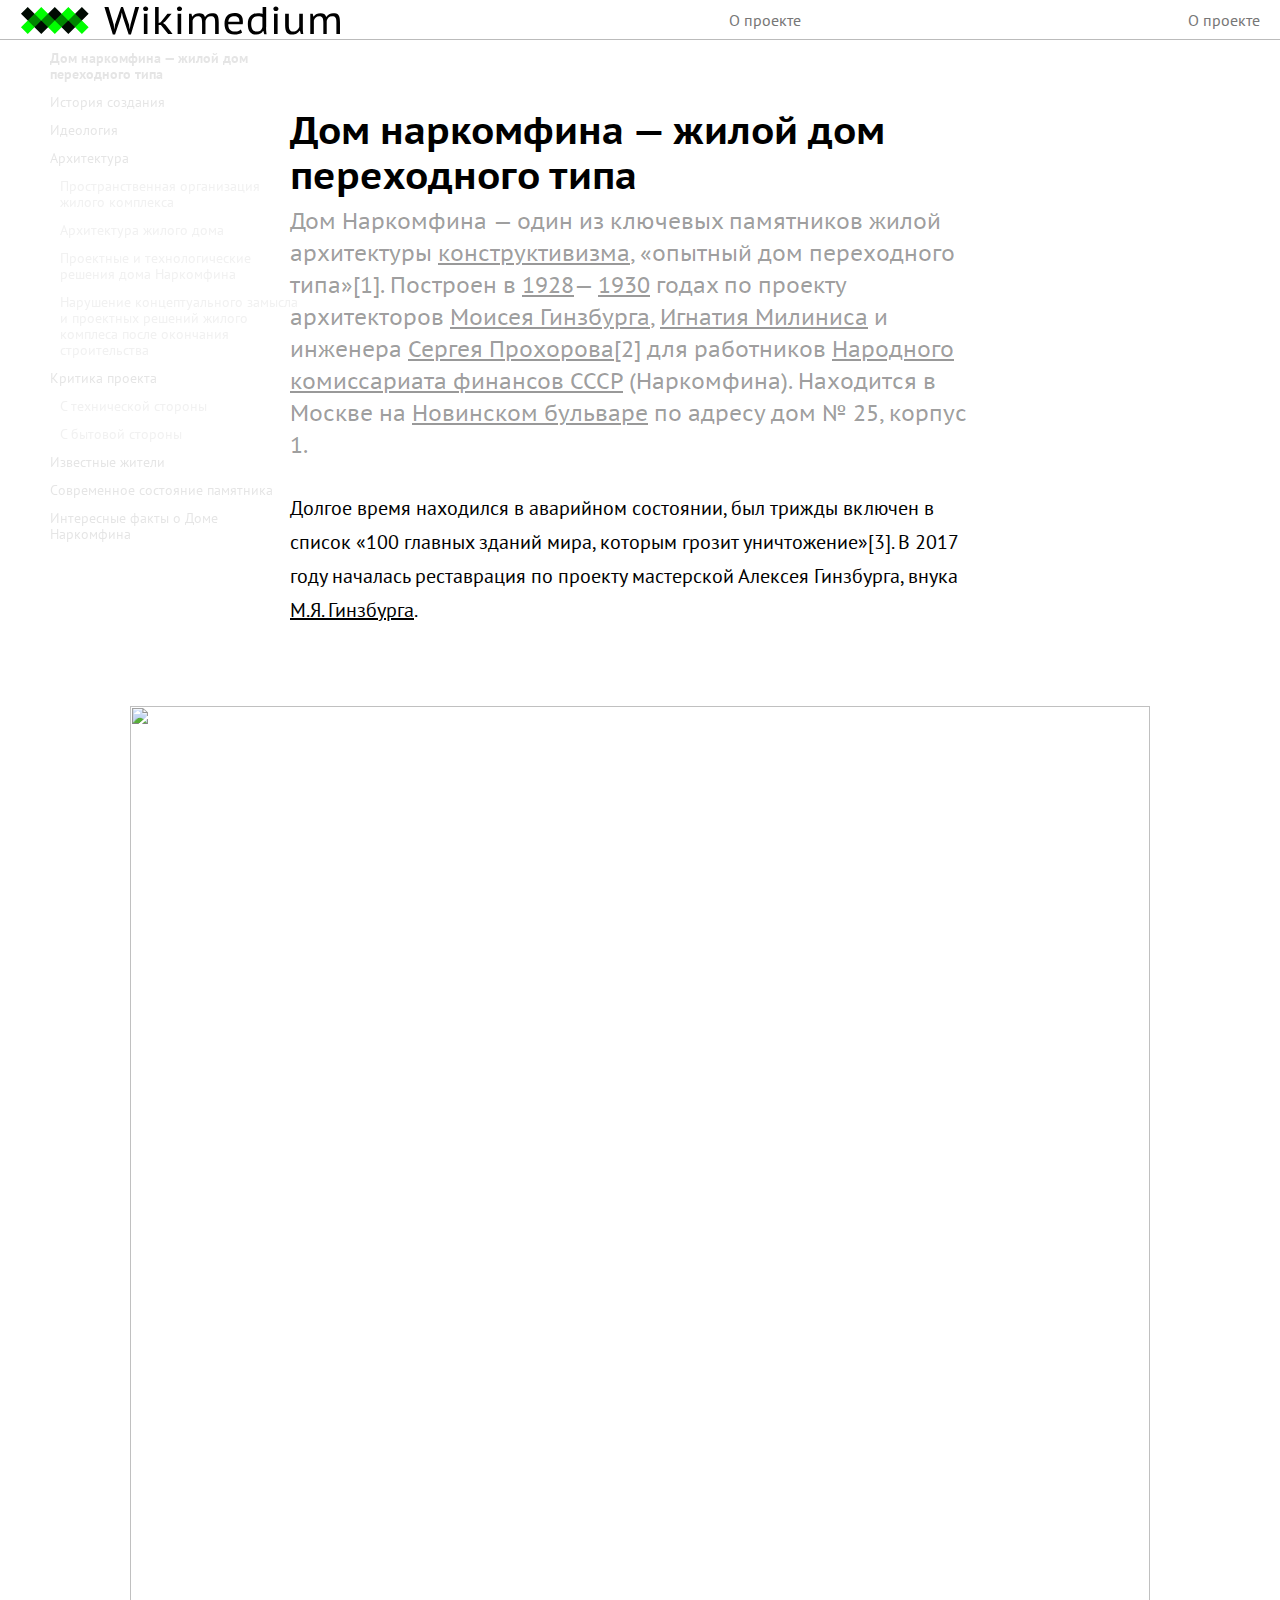
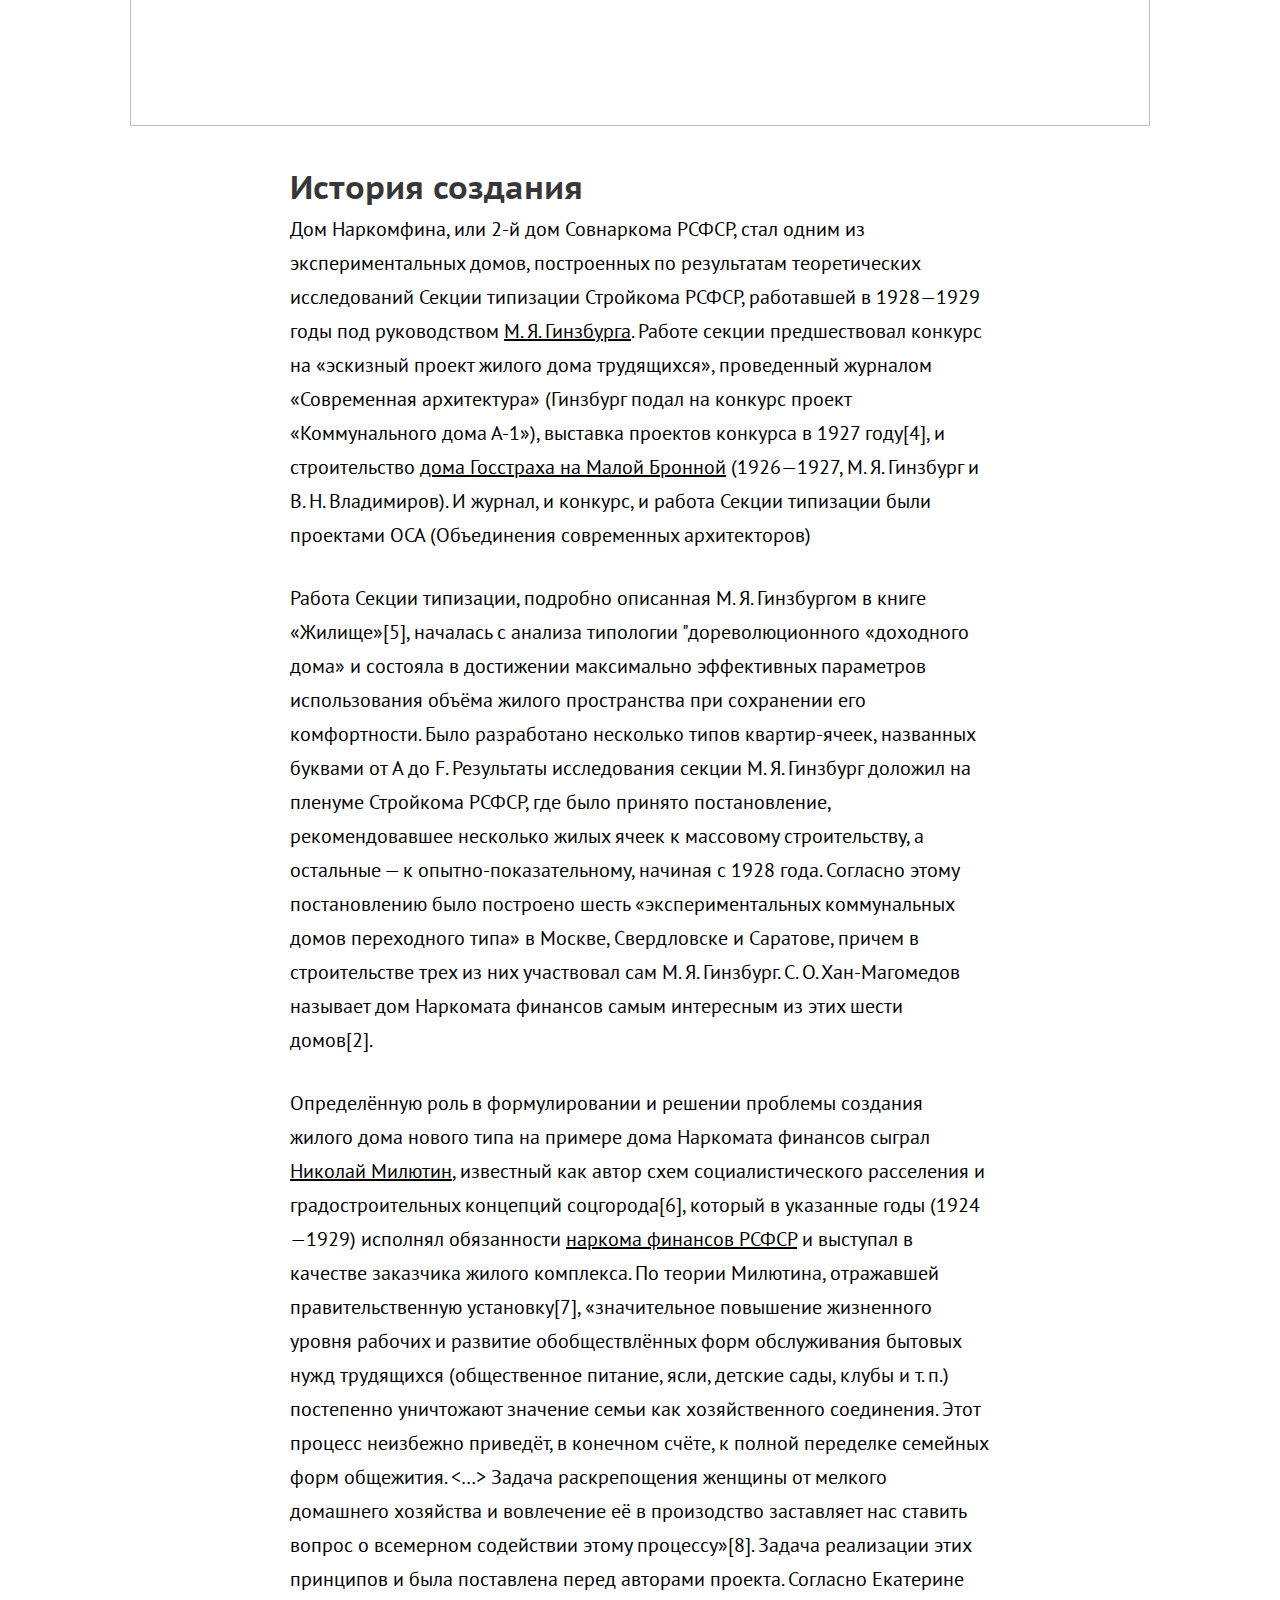
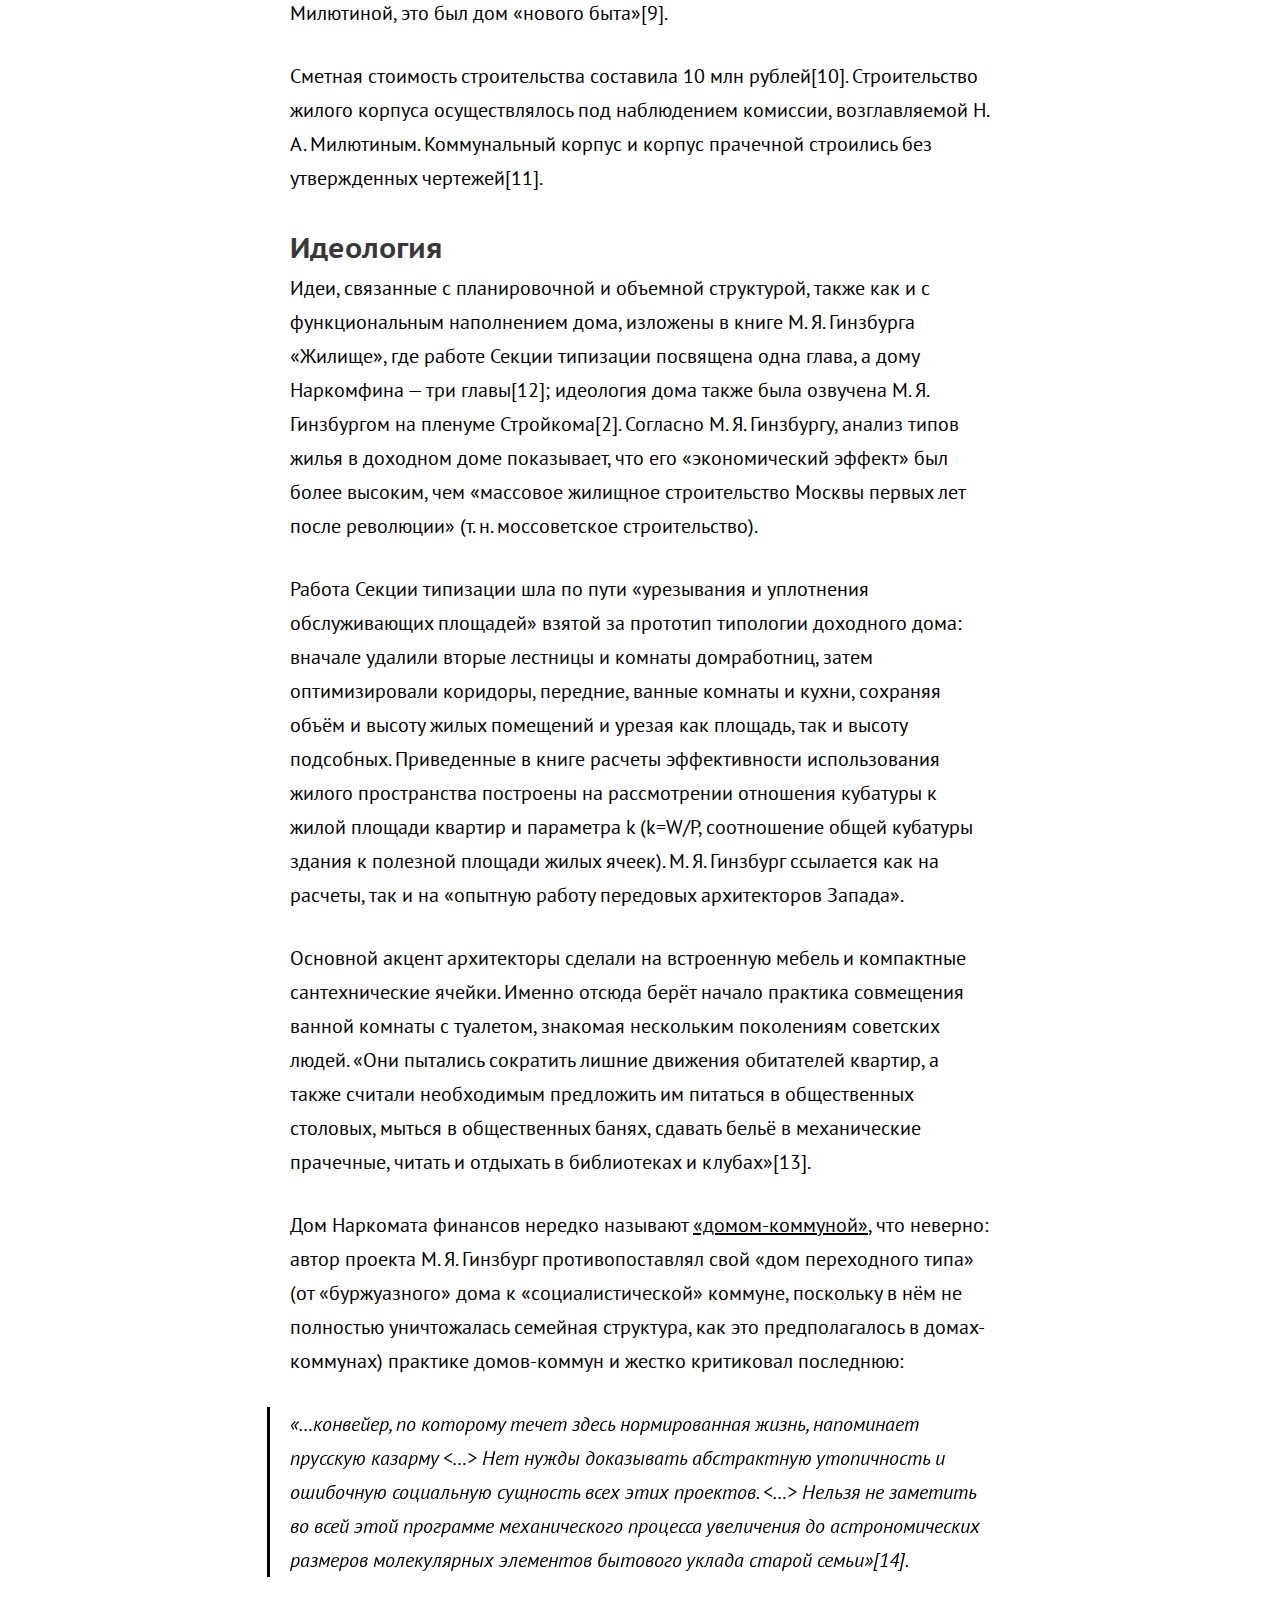
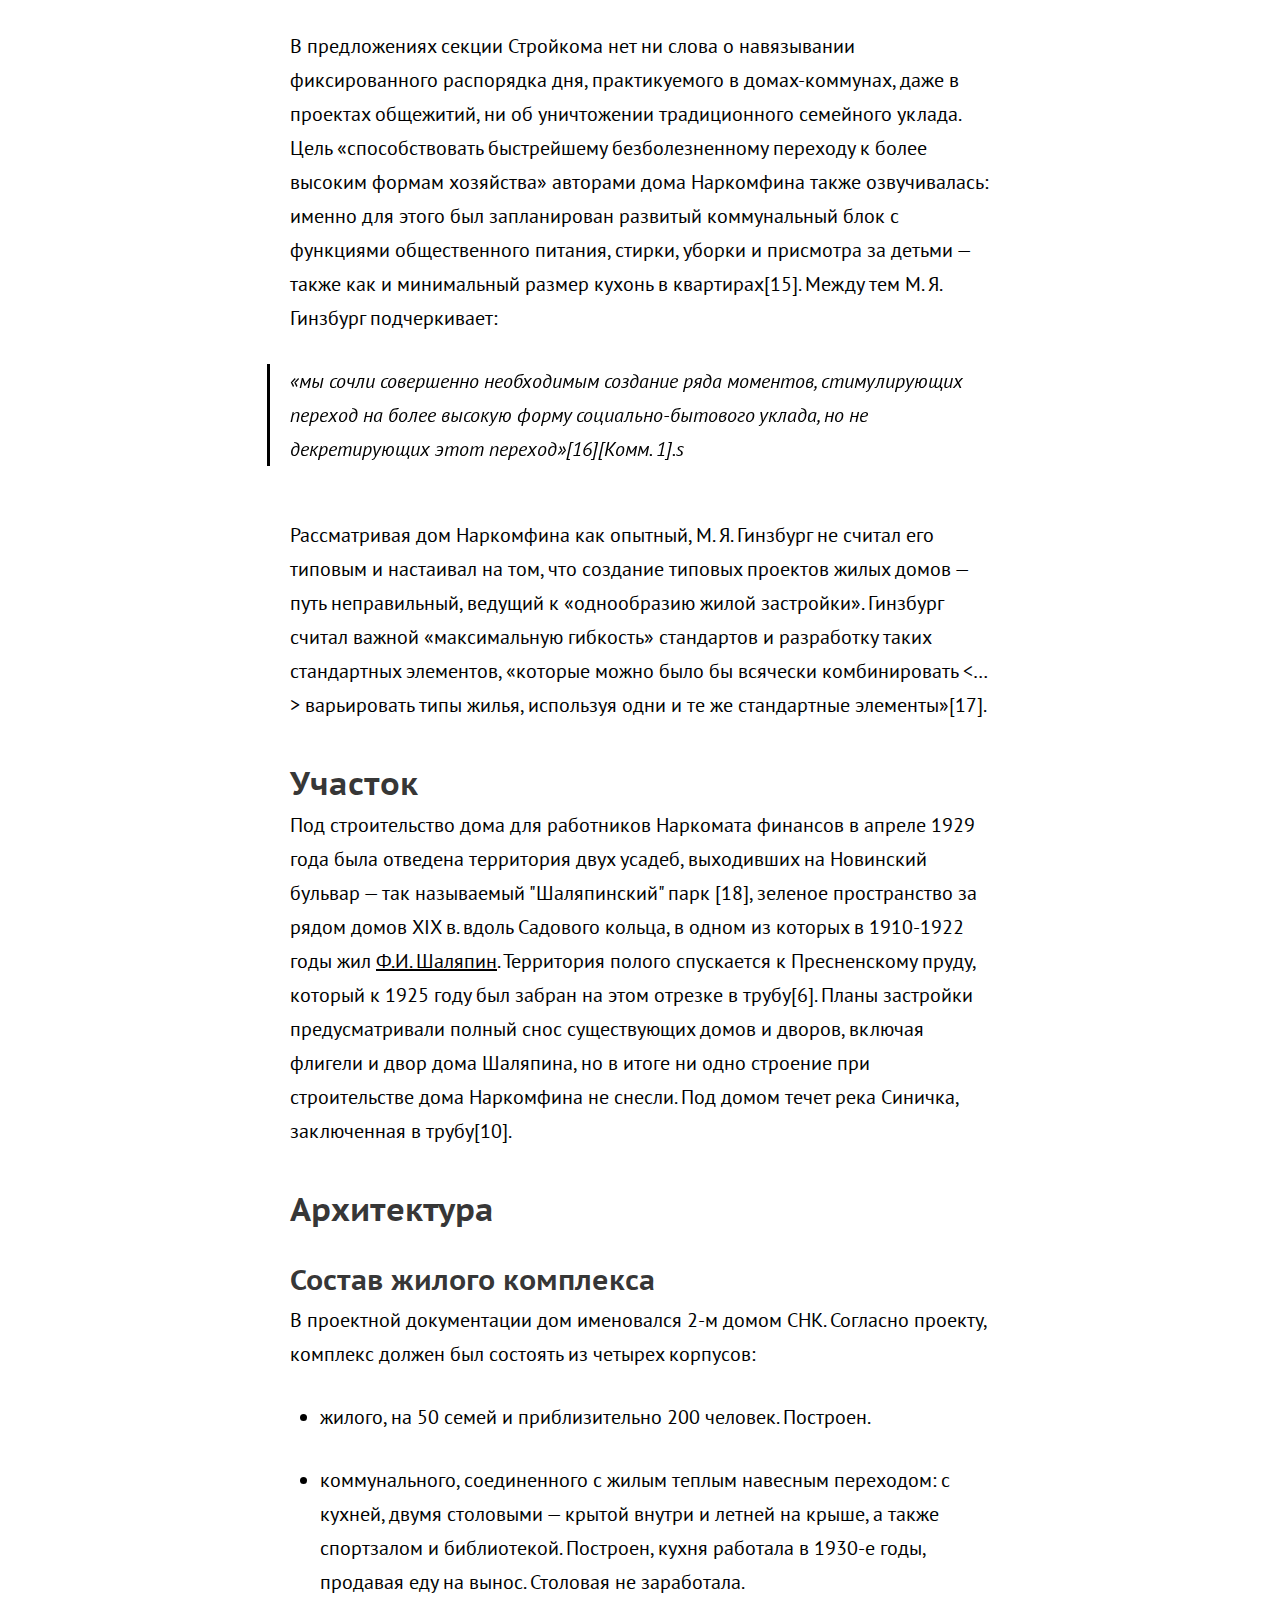
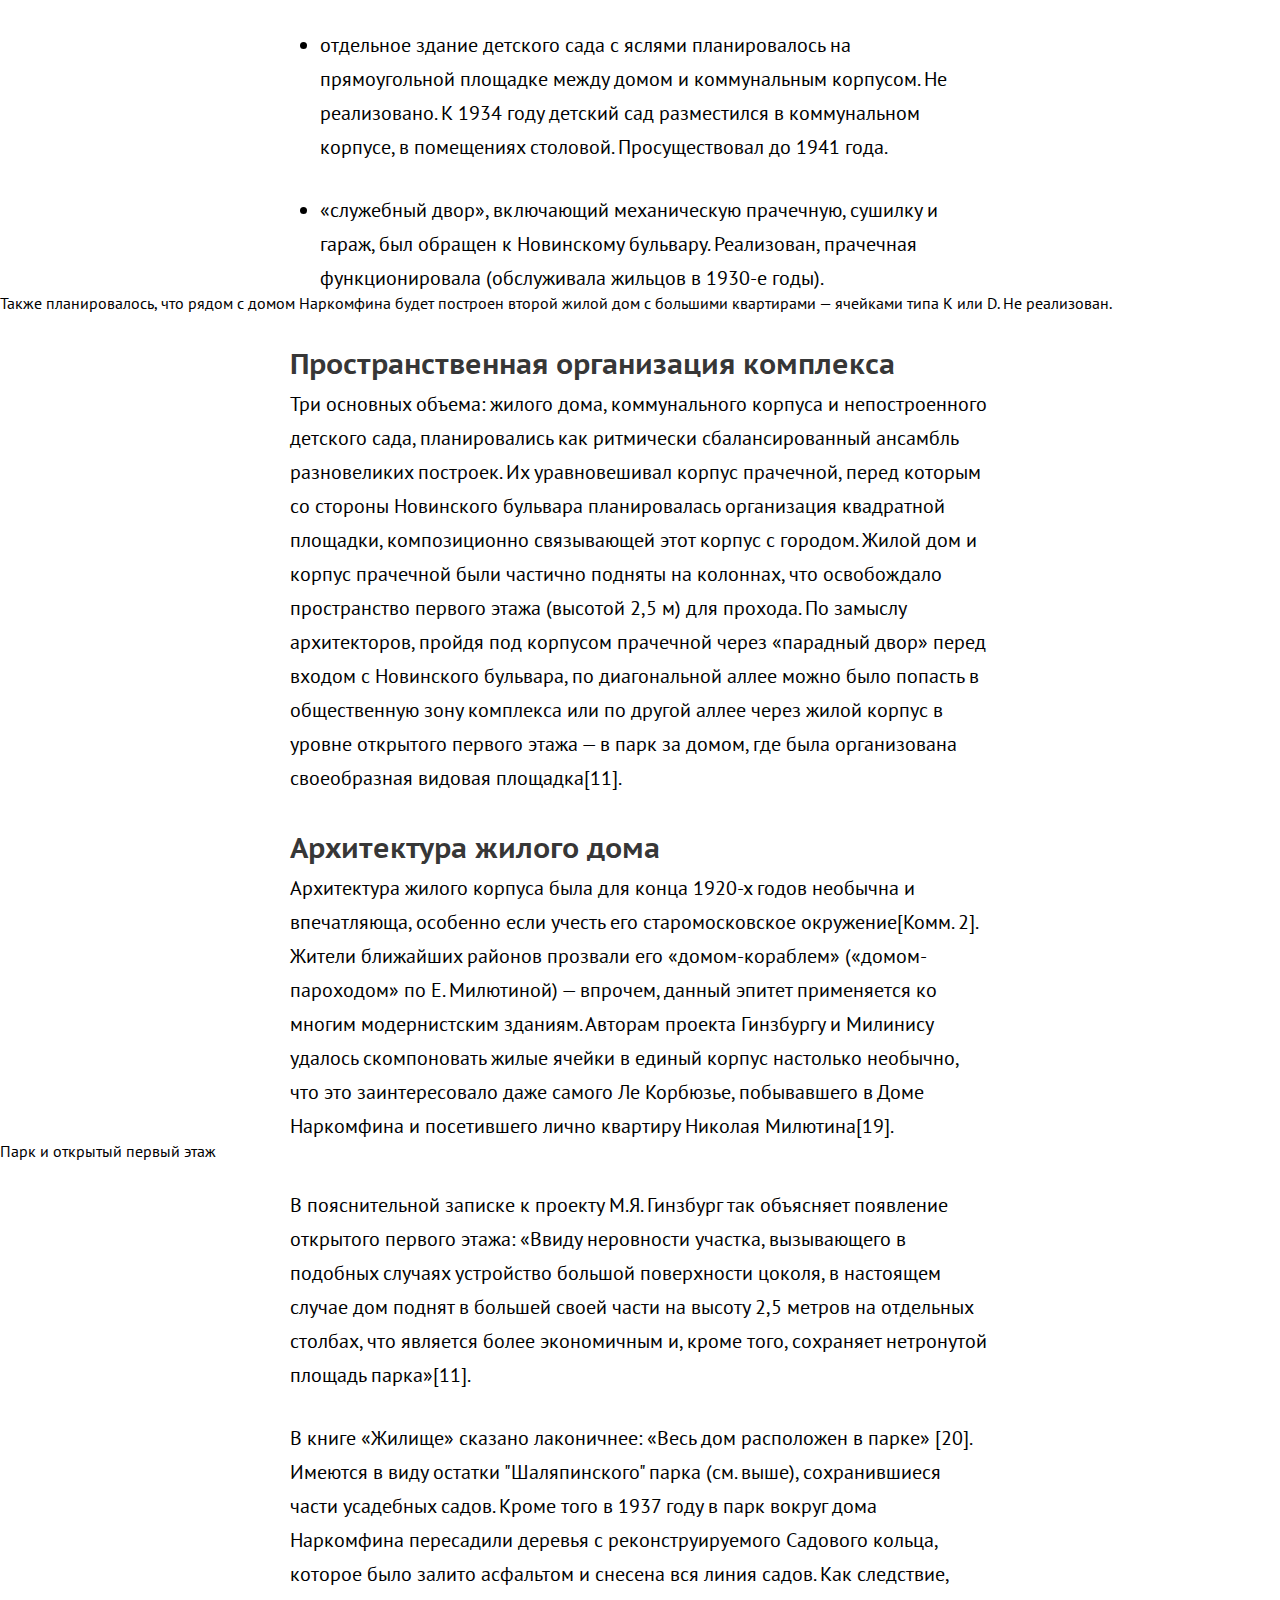
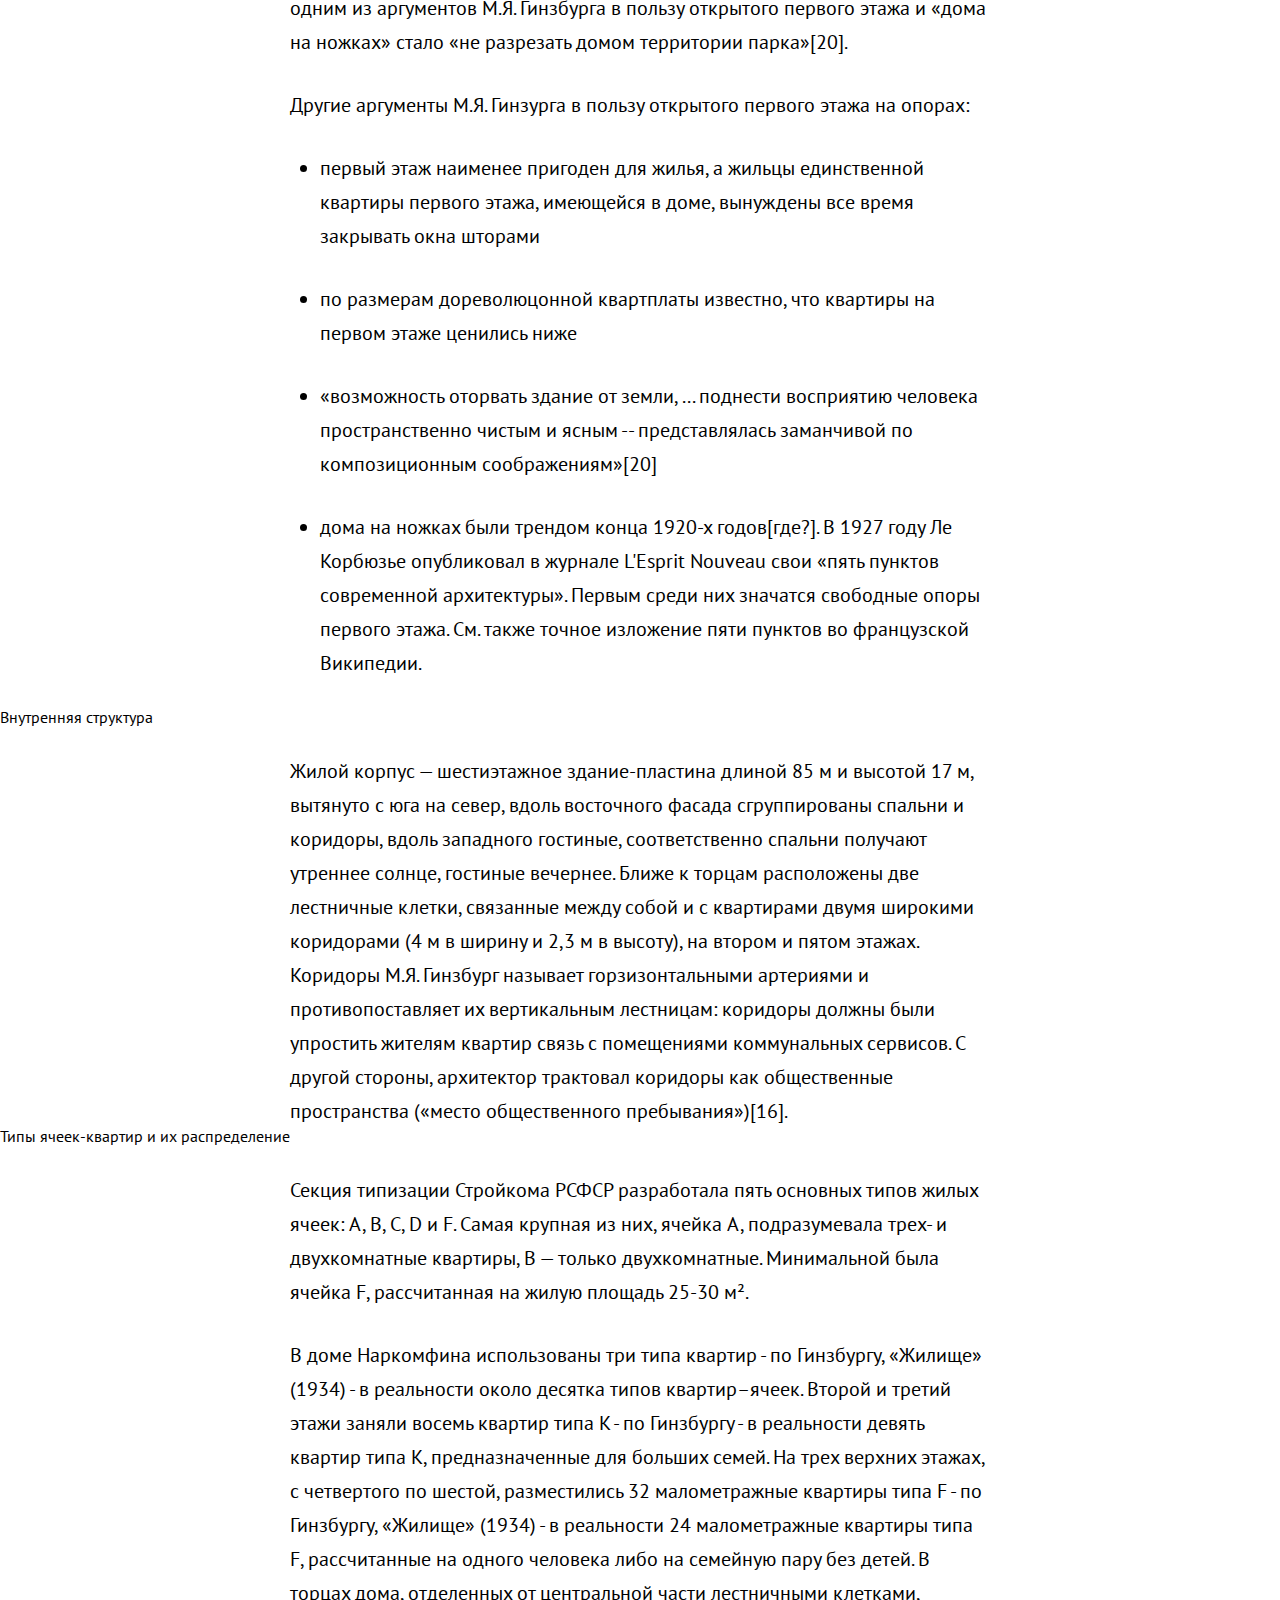
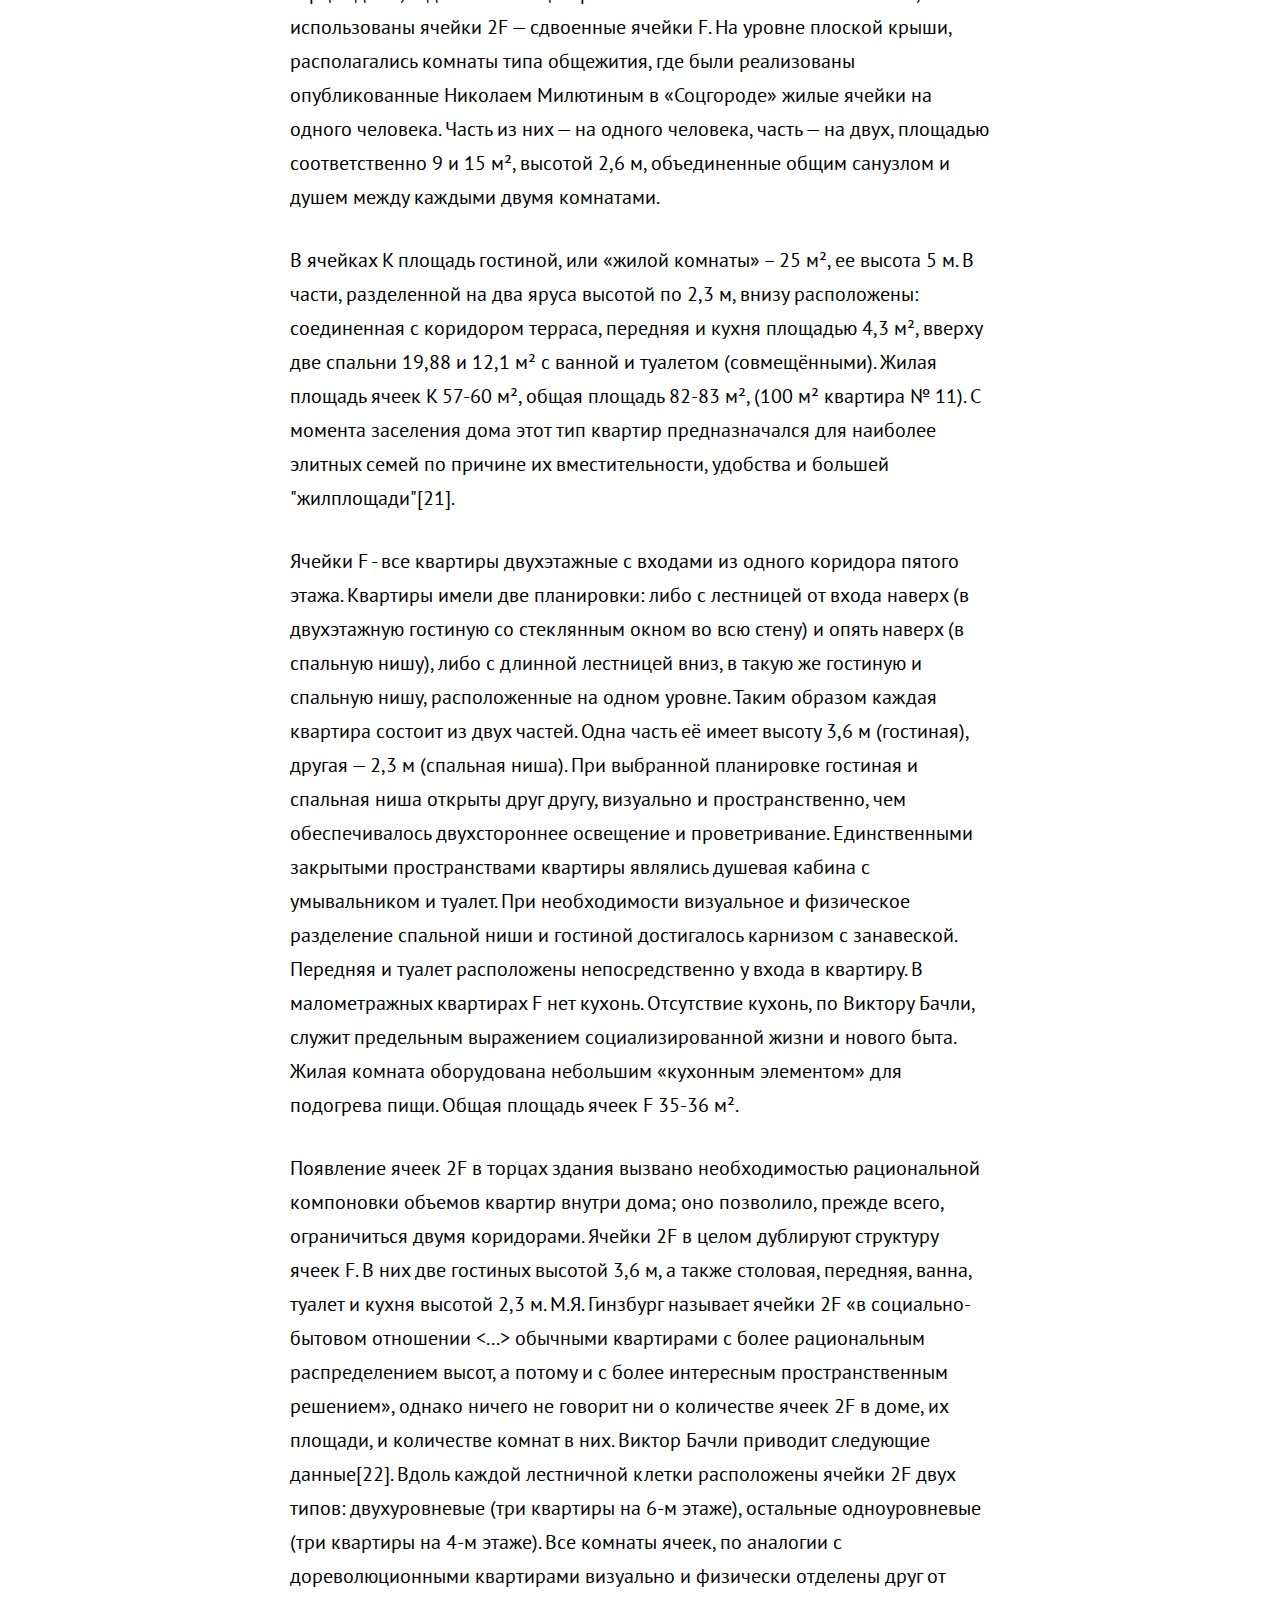
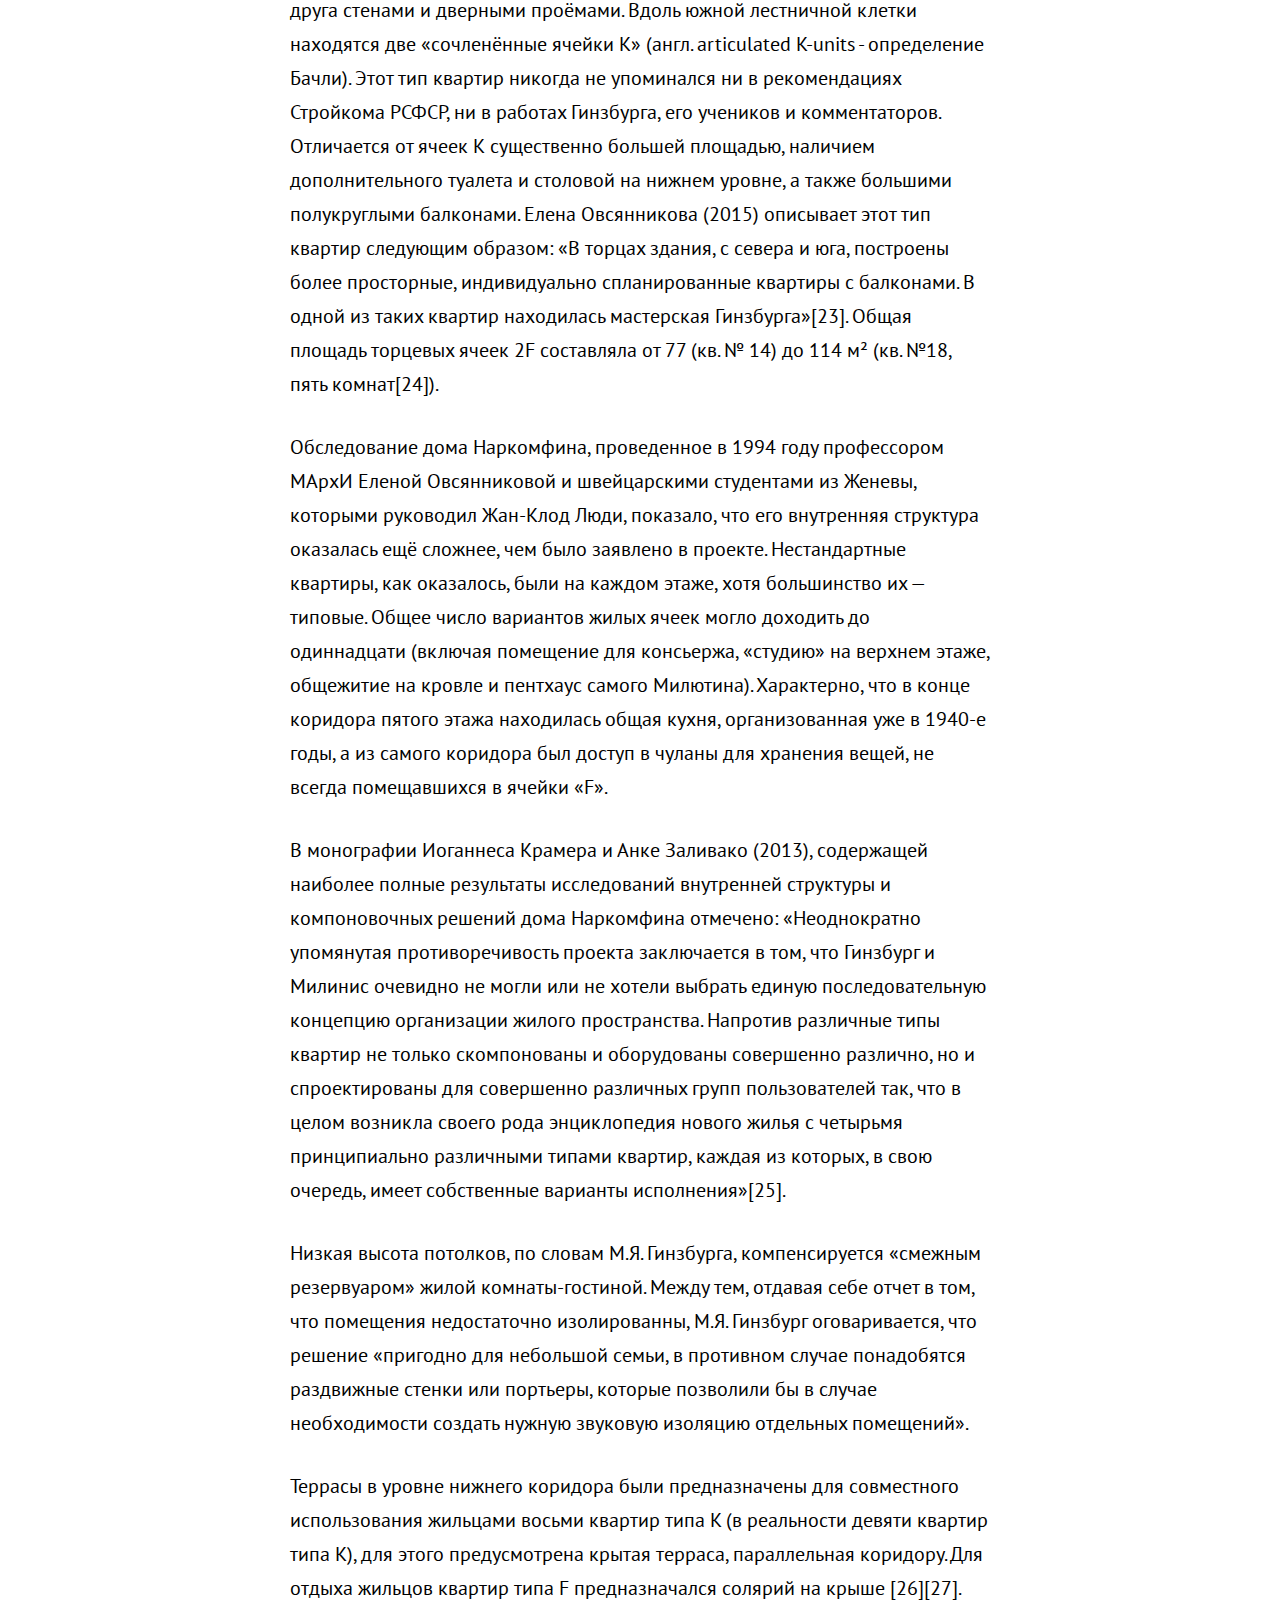
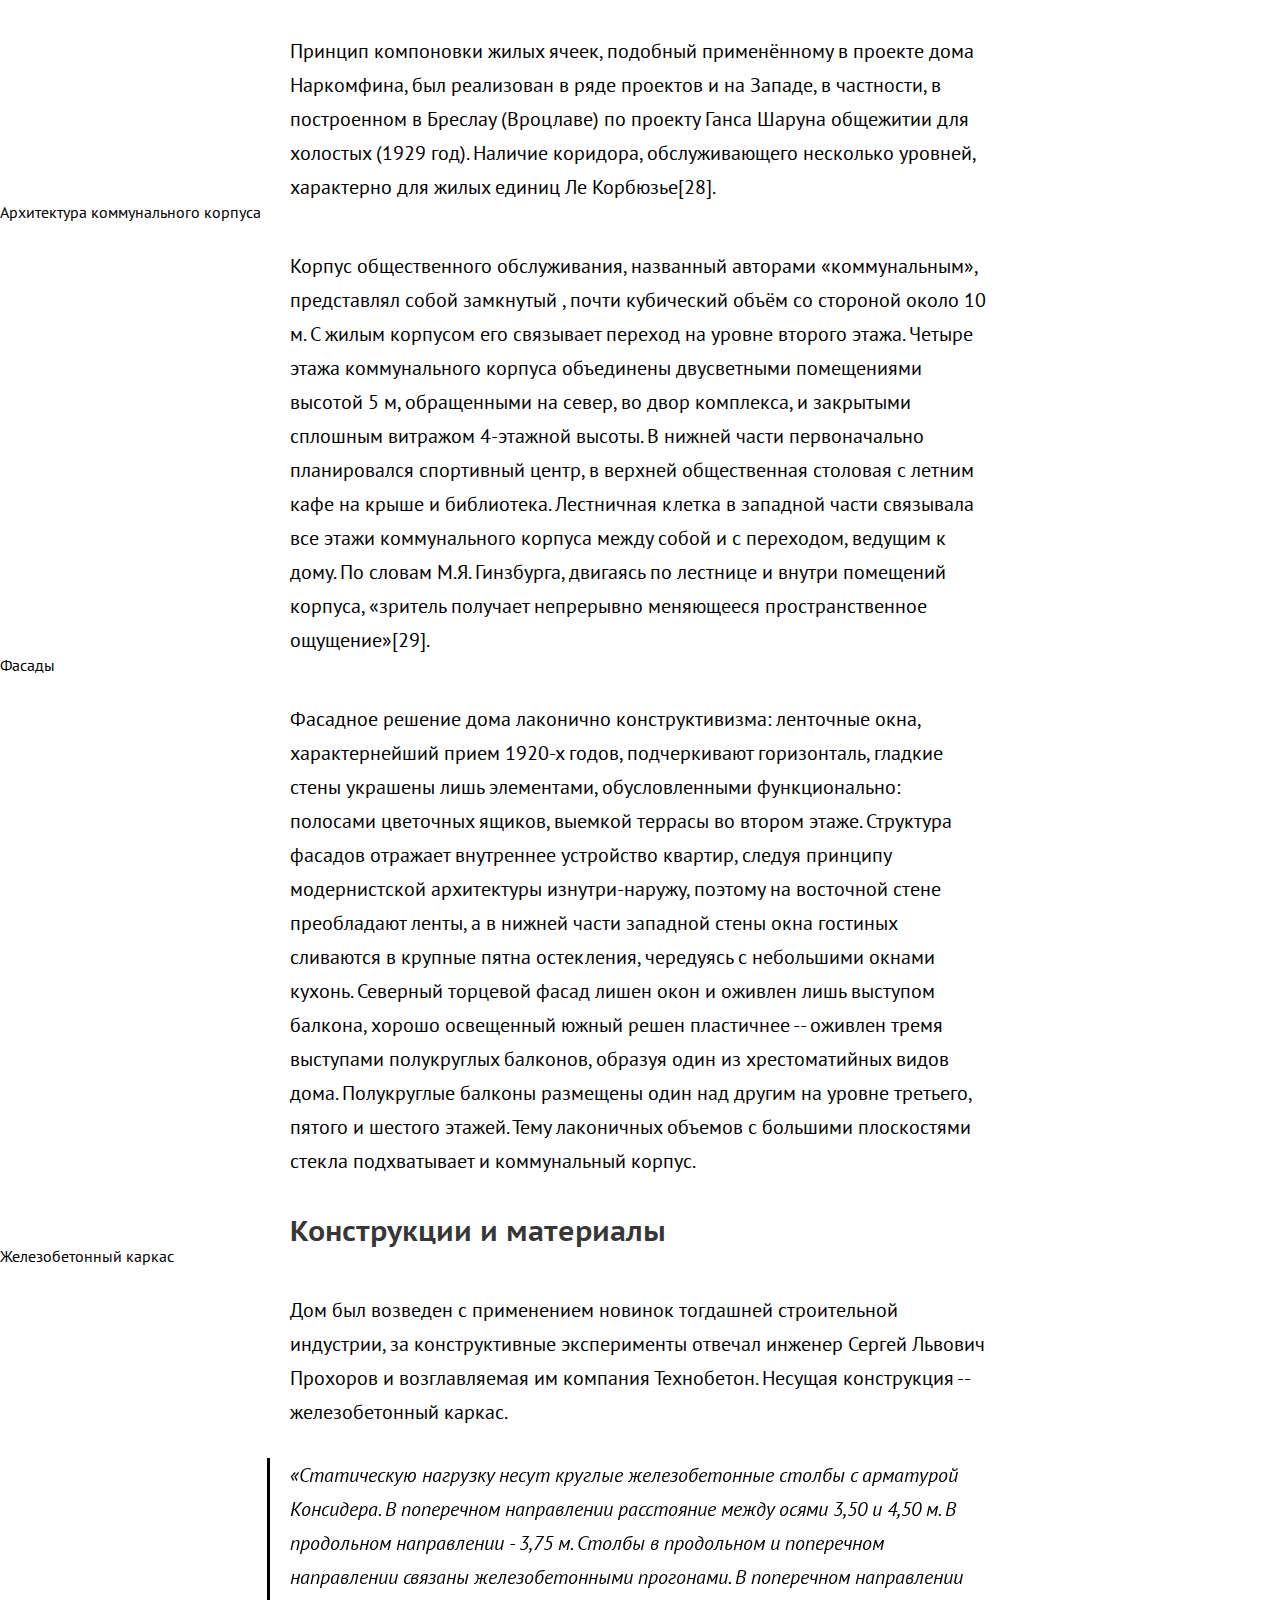
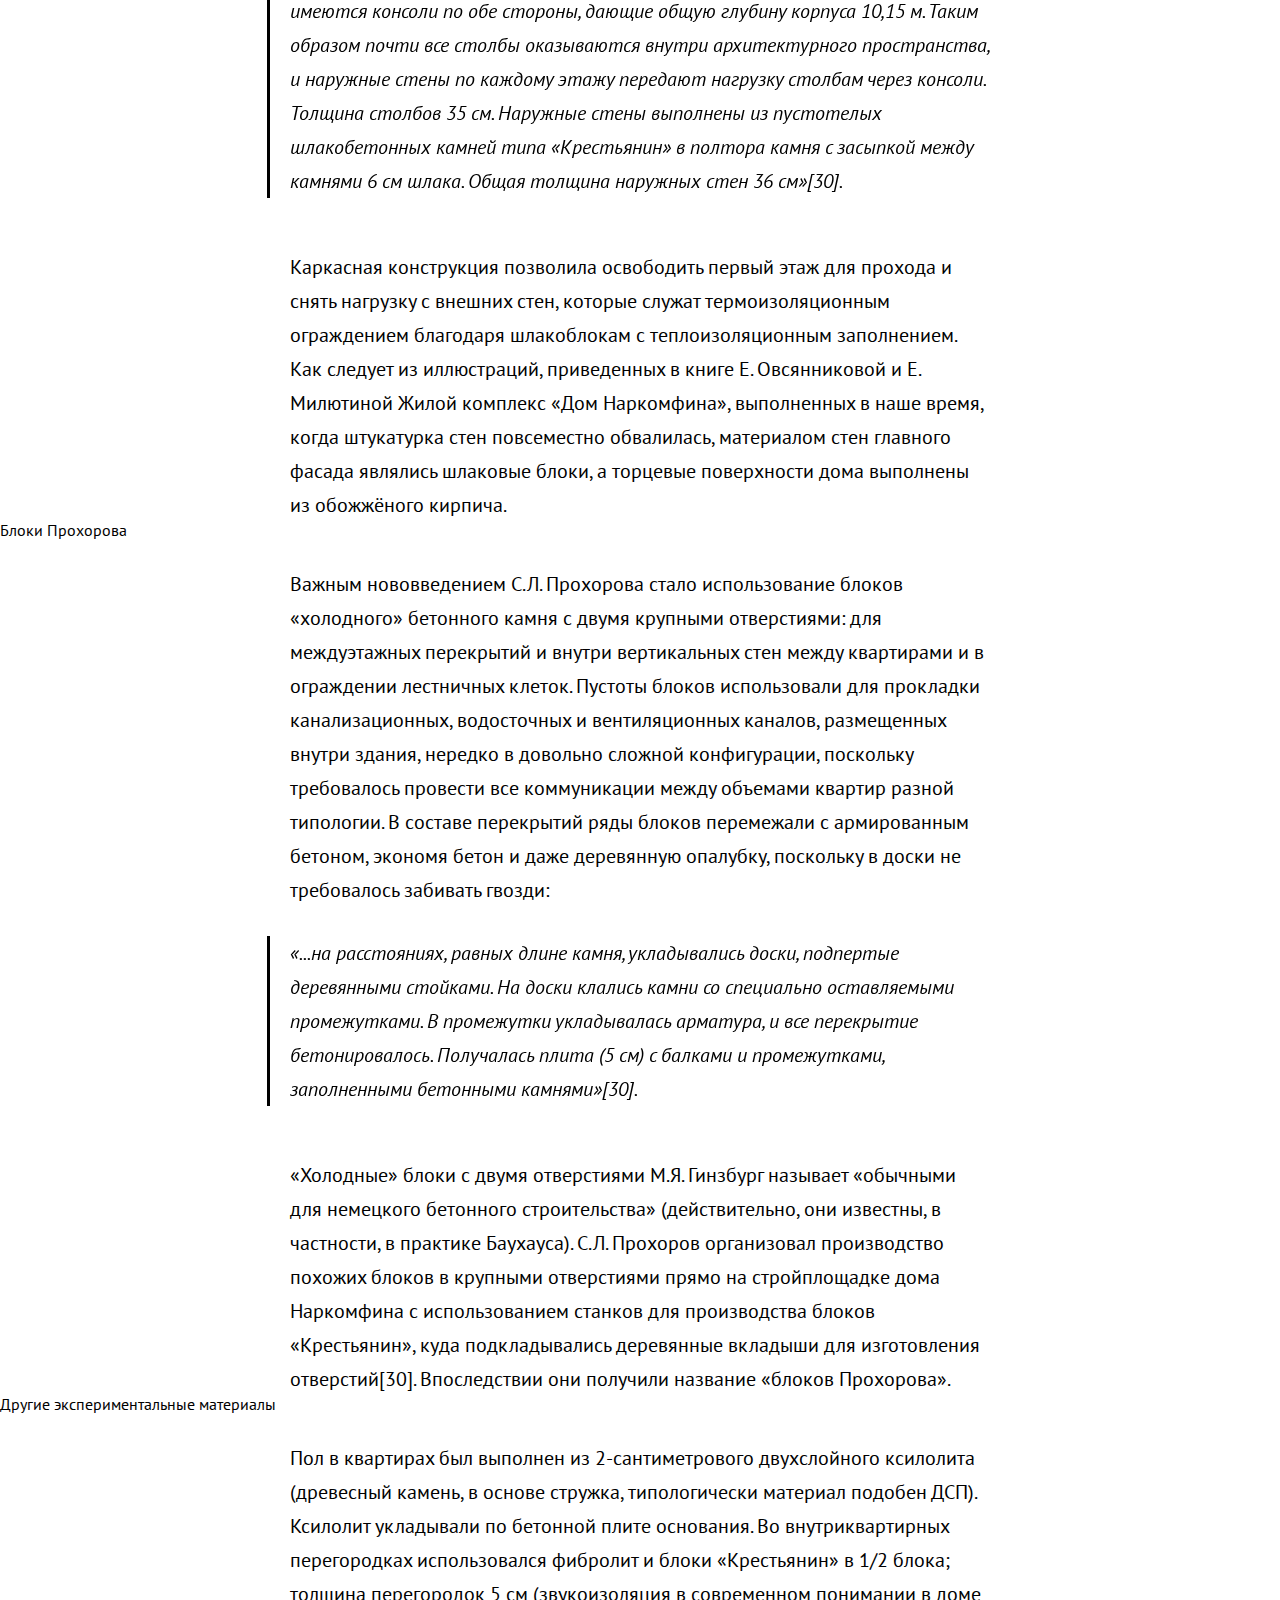
==== index.html @ 7f4cda99 "Update index.html" ====
<html lang="ru">
<head>
	<meta charset="UTF-8">
	<meta name="viewport" content="width=device-width, initial-scale=1.0">
	<link rel="stylesheet" href="css/style.css">
	<title>Дом наркомфина</title>
</head>
<style>
	@import "css/reset.css";
	@import "css/layout.css";
</style>
<script src="js/jquery-3.5.1.js" charset="utf-8"></script>
<script type="text/javascript">
	$(function() {
		$('.sidebar a').each(function(){
			$(this).on('click', function(e) {
				e.preventDefault();
				var scrollTo = $(this).attr('href');
				var whitespace = scrollTo == '#s1' ? 70 : 30;
				$('html,body').animate({ scrollTop: $(scrollTo).offset().top - whitespace }, 1000);
			});
		});
	});
</script>
<body>
	<div class="menubar">
		<a href="#"><img src="images/logo.svg" alt=""></a>
		<a href="#">О проекте</a>
		<a href="#">О проекте</a>
	</div>
<article class="">
	<div class="main-container">
		<h1>Дом наркомфина — жилой дом переходного типа</h1>
		<p class="main-explanation">
			<strong>Дом Наркомфина</strong> — один из ключевых памятников жилой архитектуры
			<a href="https://ru.wikipedia.org/wiki/%D0%9A%D0%BE%D0%BD%D1%81%D1%82%D1%80%D1%83%D0%BA%D1%82%D0%B8%D0%B2%D0%B8%D0%B7%D0%BC_(%D0%B8%D1%81%D0%BA%D1%83%D1%81%D1%81%D1%82%D0%B2%D0%BE)" title="Конструктивизм (искусство)">конструктивизма</a>, «опытный дом переходного типа»[1]. Построен в
			<a href="https://ru.wikipedia.org/wiki/1928_%D0%B3%D0%BE%D0%B4">1928</a>—
			<a href="https://ru.wikipedia.org/wiki/1930_%D0%B3%D0%BE%D0%B4">1930</a> годах по проекту архитекторов
			<a href="https://ru.wikipedia.org/wiki/%D0%93%D0%B8%D0%BD%D0%B7%D0%B1%D1%83%D1%80%D0%B3,_%D0%9C%D0%BE%D0%B8%D1%81%D0%B5%D0%B9_%D0%AF%D0%BA%D0%BE%D0%B2%D0%BB%D0%B5%D0%B2%D0%B8%D1%87">Моисея Гинзбурга</a>,
			<a href="https://ru.wikipedia.org/wiki/%D0%9C%D0%B8%D0%BB%D0%B8%D0%BD%D0%B8%D1%81,_%D0%98%D0%B3%D0%BD%D0%B0%D1%82%D0%B8%D0%B9_%D0%A4%D1%80%D0%B0%D0%BD%D1%86%D0%B5%D0%B2%D0%B8%D1%87">Игнатия Милиниса</a> и инженера
			<a href="https://ru.wikipedia.org/wiki/%D0%9F%D1%80%D0%BE%D1%85%D0%BE%D1%80%D0%BE%D0%B2,_%D0%A1%D0%B5%D1%80%D0%B3%D0%B5%D0%B9_%D0%9B%D1%8C%D0%B2%D0%BE%D0%B2%D0%B8%D1%87">Сергея Прохорова</a>[2] для работников
			<a href="https://ru.wikipedia.org/wiki/%D0%9D%D0%B0%D1%80%D0%BE%D0%B4%D0%BD%D1%8B%D0%B9_%D0%BA%D0%BE%D0%BC%D0%B8%D1%81%D1%81%D0%B0%D1%80%D0%B8%D0%B0%D1%82_%D1%84%D0%B8%D0%BD%D0%B0%D0%BD%D1%81%D0%BE%D0%B2_%D0%A1%D0%A1%D0%A1%D0%A0">Народного комиссариата финансов СССР</a> (Наркомфина). Находится в Москве на
			<a href="https://ru.wikipedia.org/wiki/%D0%9D%D0%BE%D0%B2%D0%B8%D0%BD%D1%81%D0%BA%D0%B8%D0%B9_%D0%B1%D1%83%D0%BB%D1%8C%D0%B2%D0%B0%D1%80">Новинском бульваре</a> по адресу дом № 25, корпус 1.
		</p>
		<p>
			Долгое время находился в аварийном состоянии, был трижды включен в список «100 главных зданий мира, которым грозит уничтожение»[3]. В 2017 году началась реставрация по проекту мастерской Алексея Гинзбурга, внука
			<a href="https://ru.wikipedia.org/wiki/%D0%93%D0%B8%D0%BD%D0%B7%D0%B1%D1%83%D1%80%D0%B3,_%D0%9C%D0%BE%D0%B8%D1%81%D0%B5%D0%B9_%D0%AF%D0%BA%D0%BE%D0%B2%D0%BB%D0%B5%D0%B2%D0%B8%D1%87">М.Я. Гинзбурга</a>.
		</p>
	</div>
	<img src="images/Снимок.png" alt="">
	<nav class="sidebar">
		<p>Дом наркомфина — жилой дом переходного типа</p>
		<ul>
			<li><a href="#1_1">История создания</a></li>
			<li><a href="#1_2">Идеология</a></li>
			<li><a href="#1_3">Архитектура</a></li>
			<ul>
				<li><a href="#1_3_1">Пространственная организация жилого комплекса</a></li>
				<li><a href="#1_3_2">Архитектура жилого дома</a></li>
				<li><a href="#1_3_3">Проектные и технологические решения дома Наркомфина</a></li>
				<li><a href="#1_3_4">Нарушение концептуального замысла и проектных решений жилого комплеса после окончания строительства</a></li>
			</ul>
			<li><a href="#1_4">Критика проекта</a></li>
				<ul>
					<li><a href="#1_4_1">С технической стороны</a></li>
					<li><a href="#1_4_2">С бытовой стороны</a></li>
				</ul>
			<li><a href="#1_5">Известные жители</a></li>
			<li><a href="#1_6">Современное состояние памятника</a></li>
			<li><a href="#1_7">Интересные факты о Доме Наркомфина</a></li>
		</ul>
	</nav>
	<div class="main-container">
		<div class="section">
			<h2 id="1_1">История создания</h2>

			<p>Дом Наркомфина, или 2-й дом Совнаркома РСФСР, стал одним из экспериментальных домов, построенных по результатам теоретических исследований Секции типизации Стройкома РСФСР, работавшей в 1928—1929 годы под руководством <a href="">М. Я. Гинзбурга</a>. Работе секции предшествовал конкурс на «эскизный проект жилого дома трудящихся», проведенный журналом «Современная архитектура» (Гинзбург подал на конкурс проект «Коммунального дома А-1»), выставка проектов конкурса в 1927 году[4], и строительство <a href="">дома Госстраха на Малой Бронной</a> (1926—1927, М. Я. Гинзбург и В. Н. Владимиров). И журнал, и конкурс, и работа Секции типизации были проектами ОСА (Объединения современных архитекторов)
			</p>
			<p>Работа Секции типизации, подробно описанная М. Я. Гинзбургом в книге «Жилище»[5], началась с анализа типологии "дореволюционного «доходного дома» и состояла в достижении максимально эффективных параметров использования объёма жилого пространства при сохранении его комфортности. Было разработано несколько типов квартир-ячеек, названных буквами от A до F. Результаты исследования секции М. Я. Гинзбург доложил на пленуме Стройкома РСФСР, где было принято постановление, рекомендовавшее несколько жилых ячеек к массовому строительству, а остальные — к опытно-показательному, начиная с 1928 года. Согласно этому постановлению было построено шесть «экспериментальных коммунальных домов переходного типа» в Москве, Свердловске и Саратове, причем в строительстве трех из них участвовал сам М. Я. Гинзбург. С. О. Хан-Магомедов называет дом Наркомата финансов самым интересным из этих шести домов[2].</p>
			<p>Определённую роль в формулировании и решении проблемы создания жилого дома нового типа на примере дома Наркомата финансов сыграл <a href="">Николай Милютин</a>, известный как автор схем социалистического расселения и градостроительных концепций соцгорода[6], который в указанные годы (1924—1929) исполнял обязанности <a href="">наркома финансов РСФСР</a> и выступал в качестве заказчика жилого комплекса. По теории Милютина, отражавшей правительственную установку[7], <i>«значительное повышение жизненного уровня рабочих и развитие обобществлённых форм обслуживания бытовых нужд трудящихся (общественное питание, ясли, детские сады, клубы и т. п.) постепенно уничтожают значение семьи как хозяйственного соединения. Этот процесс неизбежно приведёт, в конечном счёте, к полной переделке семейных форм общежития. <…> Задача раскрепощения женщины от мелкого домашнего хозяйства и вовлечение её в произодство заставляет нас ставить вопрос о всемерном содействии этому процессу»</i>[8]. Задача реализации этих принципов и была поставлена перед авторами проекта. Согласно Екатерине Милютиной, это был дом «нового быта»[9].</p>
			<p>Сметная стоимость строительства составила 10 млн рублей[10]. Строительство жилого корпуса осуществлялось под наблюдением комиссии, возглавляемой Н. А. Милютиным. Коммунальный корпус и корпус прачечной строились без утвержденных чертежей[11].</p>
			<h3 id='1_2'>Идеология</h3>
			<p>Идеи, связанные с планировочной и объемной структурой, также как и с функциональным наполнением дома, изложены в книге М. Я. Гинзбурга «Жилище», где работе Секции типизации посвящена одна глава, а дому Наркомфина — три главы[12]; идеология дома также была озвучена М. Я. Гинзбургом на пленуме Стройкома[2]. Согласно М. Я. Гинзбургу, анализ типов жилья в доходном доме показывает, что его «экономический эффект» был более высоким, чем «массовое жилищное строительство Москвы первых лет после революции» (т. н. моссоветское строительство).</p>
			<p>Работа Секции типизации шла по пути «урезывания и уплотнения обслуживающих площадей» взятой за прототип типологии доходного дома: вначале удалили вторые лестницы и комнаты домработниц, затем оптимизировали коридоры, передние, ванные комнаты и кухни, сохраняя объём и высоту жилых помещений и урезая как площадь, так и высоту подсобных. Приведенные в книге расчеты эффективности использования жилого пространства построены на рассмотрении отношения кубатуры к жилой площади квартир и параметра k (k=W/P, соотношение общей кубатуры здания к полезной площади жилых ячеек). М. Я. Гинзбург ссылается как на расчеты, так и на «опытную работу передовых архитекторов Запада».</p>
			<p>Основной акцент архитекторы сделали на встроенную мебель и компактные сантехнические ячейки. Именно отсюда берёт начало практика совмещения ванной комнаты с туалетом, знакомая нескольким поколениям советских людей. <i>«Они пытались сократить лишние движения обитателей квартир, а также считали необходимым предложить им питаться в общественных столовых, мыться в общественных банях, сдавать бельё в механические прачечные, читать и отдыхать в библиотеках и клубах»</i>[13].</p>
			<p>Дом Наркомата финансов нередко называют <a href="">«домом-коммуной»</a>, что неверно: автор проекта М. Я. Гинзбург противопоставлял свой «дом переходного типа» (от «буржуазного» дома к «социалистической» коммуне, поскольку в нём не полностью уничтожалась семейная структура, как это предполагалось в домах-коммунах) практике домов-коммун и жестко критиковал последнюю:</p>
			<blockquote>
				«…конвейер, по которому течет здесь нормированная жизнь, напоминает прусскую казарму <…> Нет нужды доказывать абстрактную утопичность и ошибочную социальную сущность всех этих проектов. <…> Нельзя не заметить во всей этой программе механического процесса увеличения до астрономических размеров молекулярных элементов бытового уклада старой семьи»[14].
			</blockquote>
			<p>В предложениях секции Стройкома нет ни слова о навязывании фиксированного распорядка дня, практикуемого в домах-коммунах, даже в проектах общежитий, ни об уничтожении традиционного семейного уклада. Цель <i>«способствовать быстрейшему безболезненному переходу к более высоким формам хозяйства»</i> авторами дома Наркомфина также озвучивалась: именно для этого был запланирован развитый коммунальный блок с функциями общественного питания, стирки, уборки и присмотра за детьми — также как и минимальный размер кухонь в квартирах[15]. Между тем М. Я. Гинзбург подчеркивает:</p>
			<blockquote>
				«мы сочли совершенно необходимым создание ряда моментов, стимулирующих переход на более высокую форму социально-бытового уклада, но не декретирующих этот переход»[16][Комм. 1].s
			</blockquote>
			<p>Рассматривая дом Наркомфина как опытный, М. Я. Гинзбург не считал его типовым и настаивал на том, что создание типовых проектов жилых домов — путь неправильный, ведущий к «однообразию жилой застройки». Гинзбург считал важной «максимальную гибкость» стандартов и разработку таких стандартных элементов, «которые можно было бы всячески комбинировать <…> варьировать типы жилья, используя одни и те же стандартные элементы»[17].</p>
		</div>
		<div class="section">
			<h2>Участок</h2>

			<p>Под строительство дома для работников Наркомата финансов в апреле 1929 года была отведена территория двух усадеб, выходивших на Новинский бульвар — так называемый "Шаляпинский" парк [18], зеленое пространство за рядом домов XIX в. вдоль Садового кольца, в одном из которых в 1910-1922 годы жил <a href="">Ф.И. Шаляпин</a>. Территория полого спускается к Пресненскому пруду, который к 1925 году был забран на этом отрезке в трубу[6]. Планы застройки предусматривали полный снос существующих домов и дворов, включая флигели и двор дома Шаляпина, но в итоге ни одно строение при строительстве дома Наркомфина не снесли. Под домом течет река Синичка, заключенная в трубу[10].</p>
		</div>
		<div class="section">
			<h2 id="1_3">Архитектура</h2>

			<h3>Состав жилого комплекса</h3>
			<p>
				В проектной документации дом именовался 2-м домом СНК. Согласно проекту, комплекс должен был состоять из четырех корпусов:
				<ul>
					<li>жилого, на 50 семей и приблизительно 200 человек. Построен.</li>
					<li>коммунального, соединенного с жилым теплым навесным переходом: с кухней, двумя столовыми — крытой внутри и летней на крыше, а также спортзалом и библиотекой. Построен, кухня работала в 1930-е годы, продавая еду на вынос. Столовая не заработала.</li>
					<li>отдельное здание детского сада с яслями планировалось на прямоугольной площадке между домом и коммунальным корпусом. Не реализовано. К 1934 году детский сад разместился в коммунальном корпусе, в помещениях столовой. Просуществовал до 1941 года.</li>
					<li>«служебный двор», включающий механическую прачечную, сушилку и гараж, был обращен к Новинскому бульвару. Реализован, прачечная функционировала (обслуживала жильцов в 1930-е годы).</li>
				</ul>
				Также планировалось, что рядом с домом Наркомфина будет построен второй жилой дом с большими квартирами — ячейками типа К или D. Не реализован.
			</p>
			<h3 id='#1_3_1'>Пространственная организация комплекса</h3>
			<p>Три основных объема: жилого дома, коммунального корпуса и непостроенного детского сада, планировались как ритмически сбалансированный ансамбль разновеликих построек. Их уравновешивал корпус прачечной, перед которым со стороны Новинского бульвара планировалась организация квадратной площадки, композиционно связывающей этот корпус с городом. Жилой дом и корпус прачечной были частично подняты на колоннах, что освобождало пространство первого этажа (высотой 2,5 м) для прохода. По замыслу архитекторов, пройдя под корпусом прачечной через «парадный двор» перед входом с Новинского бульвара, по диагональной аллее можно было попасть в общественную зону комплекса или по другой аллее через жилой корпус в уровне открытого первого этажа — в парк за домом, где была организована своеобразная видовая площадка[11].</p>
			<h3 id="1_3_2">Архитектура жилого дома</h3>
			<p>Архитектура жилого корпуса была для конца 1920-х годов необычна и впечатляюща, особенно если учесть его старомосковское окружение[Комм. 2]. Жители ближайших районов прозвали его «домом-кораблем» («домом-пароходом» по Е. Милютиной) — впрочем, данный эпитет применяется ко многим модернистским зданиям. Авторам проекта Гинзбургу и Милинису удалось скомпоновать жилые ячейки в единый корпус настолько необычно, что это заинтересовало даже самого Ле Корбюзье, побывавшего в Доме Наркомфина и посетившего лично квартиру Николая Милютина[19].</p>
			<h4>Парк и открытый первый этаж</h4>
			<p>В пояснительной записке к проекту М.Я. Гинзбург так объясняет появление открытого первого этажа: «Ввиду неровности участка, вызывающего в подобных случаях устройство большой поверхности цоколя, в настоящем случае дом поднят в большей своей части на высоту 2,5 метров на отдельных столбах, что является более экономичным и, кроме того, сохраняет нетронутой площадь парка»[11].</p>
			<p>В книге «Жилище» сказано лаконичнее: «Весь дом расположен в парке» [20]. Имеются в виду остатки "Шаляпинского" парка (см. выше), сохранившиеся части усадебных садов. Кроме того в 1937 году в парк вокруг дома Наркомфина пересадили деревья с реконструируемого Садового кольца, которое было залито асфальтом и снесена вся линия садов. Как следствие, одним из аргументов М.Я. Гинзбурга в пользу открытого первого этажа и «дома на ножках» стало «не разрезать домом территории парка»[20].</p>
			<p>
				Другие аргументы М.Я. Гинзурга в пользу открытого первого этажа на опорах:
				<ul>
					<li>первый этаж наименее пригоден для жилья, а жильцы единственной квартиры первого этажа, имеющейся в доме, вынуждены все время закрывать окна шторами</li>
					<li>по размерам дореволюцонной квартплаты известно, что квартиры на первом этаже ценились ниже</li>
					<li>«возможность оторвать здание от земли, ... поднести восприятию человека пространственно чистым и ясным -- представлялась заманчивой по композиционным соображениям»[20]</li>
					<li>дома на ножках были трендом конца 1920-х годов[где?]. В 1927 году Ле Корбюзье опубликовал в журнале L'Esprit Nouveau свои «пять пунктов современной архитектуры». Первым среди них значатся свободные опоры первого этажа. См. также точное изложение пяти пунктов во французской Википедии.</li>
				</ul>
			</p>
			<h4>Внутренняя структура</h4>
			<p>
				Жилой корпус — шестиэтажное здание-пластина длиной 85 м и высотой 17 м, вытянуто с юга на север, вдоль восточного фасада сгруппированы спальни и коридоры, вдоль западного гостиные, соответственно спальни получают утреннее солнце, гостиные вечернее. Ближе к торцам расположены две лестничные клетки, связанные между собой и с квартирами двумя широкими коридорами (4 м в ширину и 2,3 м в высоту), на втором и пятом этажах. Коридоры М.Я. Гинзбург называет горзизонтальными артериями и противопоставляет их вертикальным лестницам: коридоры должны были упростить жителям квартир связь с помещениями коммунальных сервисов. С другой стороны, архитектор трактовал коридоры как общественные пространства («место общественного пребывания»)[16].
			</p>
			<h4>Типы ячеек-квартир и их распределение</h4>
			<p>Секция типизации Стройкома РСФСР разработала пять основных типов жилых ячеек: A, B, C, D и F. Самая крупная из них, ячейка A, подразумевала трех- и двухкомнатные квартиры, B — только двухкомнатные. Минимальной была ячейка F, рассчитанная на жилую площадь 25-30 м².</p>
			<p>В доме Наркомфина использованы три типа квартир - по Гинзбургу, «Жилище» (1934) - в реальности около десятка типов квартир–ячеек. Второй и третий этажи заняли восемь квартир типа K - по Гинзбургу - в реальности девять квартир типа K, предназначенные для больших семей. На трех верхних этажах, с четвертого по шестой, разместились 32 малометражные квартиры типа F - по Гинзбургу, «Жилище» (1934) - в реальности 24 малометражные квартиры типа F, рассчитанные на одного человека либо на семейную пару без детей. В торцах дома, отделенных от центральной части лестничными клетками, использованы ячейки 2F — сдвоенные ячейки F. На уровне плоской крыши, располагались <strong>комнаты типа общежития</strong>, где были реализованы опубликованные Николаем Милютиным в «Соцгороде» жилые ячейки на одного человека. Часть из них — на одного человека, часть — на двух, площадью соответственно 9 и 15 м², высотой 2,6 м, объединенные общим санузлом и душем между каждыми двумя комнатами.</p>
			<p>В <strong>ячейках K</strong> площадь гостиной, или «жилой комнаты» – 25 м², ее высота 5 м. В части, разделенной на два яруса высотой по 2,3 м, внизу расположены: соединенная с коридором терраса, передняя и кухня площадью 4,3 м², вверху две спальни 19,88 и 12,1 м² с ванной и туалетом (совмещёнными). Жилая площадь ячеек K 57-60 м², общая площадь 82-83 м², (100 м² квартира № 11). С момента заселения дома этот тип квартир предназначался для наиболее элитных семей по причине их вместительности, удобства и большей "жилплощади"[21].</p>
			<p><strong>Ячейки F</strong> - все квартиры двухэтажные с входами из одного коридора пятого этажа. Квартиры имели две планировки: либо с лестницей от входа наверх (в двухэтажную гостиную со стеклянным окном во всю стену) и опять наверх (в спальную нишу), либо с длинной лестницей вниз, в такую же гостиную и спальную нишу, расположенные на одном уровне. Таким образом каждая квартира состоит из двух частей. Одна часть её имеет высоту 3,6 м (гостиная), другая — 2,3 м (спальная ниша). При выбранной планировке гостиная и спальная ниша открыты друг другу, визуально и пространственно, чем обеспечивалось двухстороннее освещение и проветривание. Единственными закрытыми пространствами квартиры являлись душевая кабина с умывальником и туалет. При необходимости визуальное и физическое разделение спальной ниши и гостиной достигалось карнизом с занавеской. Передняя и туалет расположены непосредственно у входа в квартиру. В малометражных квартирах F нет кухонь. Отсутствие кухонь, по Виктору Бачли, служит предельным выражением социализированной жизни и нового быта. Жилая комната оборудована небольшим «кухонным элементом» для подогрева пищи. Общая площадь ячеек F 35-36 м².</p>
			<p>Появление <strong>ячеек 2F</strong> в торцах здания вызвано необходимостью рациональной компоновки объемов квартир внутри дома; оно позволило, прежде всего, ограничиться двумя коридорами. Ячейки 2F в целом дублируют структуру ячеек F. В них две гостиных высотой 3,6 м, а также столовая, передняя, ванна, туалет и кухня высотой 2,3 м. М.Я. Гинзбург называет ячейки 2F «в социально-бытовом отношении <...> обычными квартирами с более рациональным распределением высот, а потому и с более интересным пространственным решением», однако ничего не говорит ни о количестве ячеек 2F в доме, их площади, и количестве комнат в них. Виктор Бачли приводит следующие данные[22]. Вдоль каждой лестничной клетки расположены ячейки 2F двух типов: двухуровневые (три квартиры на 6-м этаже), остальные одноуровневые (три квартиры на 4-м этаже). Все комнаты ячеек, по аналогии с дореволюционными квартирами визуально и физически отделены друг от друга стенами и дверными проёмами. Вдоль южной лестничной клетки находятся две <i>«сочленённые ячейки К»</i> (англ. <i>articulated K-units</i> - определение Бачли). Этот тип квартир никогда не упоминался ни в рекомендациях Стройкома РСФСР, ни в работах Гинзбурга, его учеников и комментаторов. Отличается от ячеек К существенно большей площадью, наличием дополнительного туалета и столовой на нижнем уровне, а также большими полукруглыми балконами. Елена Овсянникова (2015) описывает этот тип квартир следующим образом: <i>«В торцах здания, с севера и юга, построены более просторные, индивидуально спланированные квартиры с балконами. В одной из таких квартир находилась мастерская Гинзбурга»</i>[23]. Общая площадь торцевых ячеек 2F составляла от 77 (кв. № 14) до 114 м² (кв. №18, пять комнат[24]).</p>
			<p>Обследование дома Наркомфина, проведенное в 1994 году профессором МАрхИ Еленой Овсянниковой и швейцарскими студентами из Женевы, которыми руководил Жан-Клод Люди, показало, что его внутренняя структура оказалась ещё сложнее, чем было заявлено в проекте. Нестандартные квартиры, как оказалось, были на каждом этаже, хотя большинство их — типовые. Общее число вариантов жилых ячеек могло доходить до одиннадцати (включая помещение для консьержа, «студию» на верхнем этаже, общежитие на кровле и пентхаус самого Милютина). Характерно, что в конце коридора пятого этажа находилась общая кухня, организованная уже в 1940-е годы, а из самого коридора был доступ в чуланы для хранения вещей, не всегда помещавшихся в ячейки «F».</p>
			<p>В монографии Иоганнеса Крамера и Анке Заливако (2013), содержащей наиболее полные результаты исследований внутренней структуры и компоновочных решений дома Наркомфина отмечено: <i>«Неоднократно упомянутая противоречивость проекта заключается в том, что Гинзбург и Милинис очевидно не могли или не хотели выбрать единую последовательную концепцию организации жилого пространства. Напротив различные типы квартир не только скомпонованы и оборудованы совершенно различно, но и спроектированы для совершенно различных групп пользователей так, что в целом возникла своего рода энциклопедия нового жилья с четырьмя принципиально различными типами квартир, каждая из которых, в свою очередь, имеет собственные варианты исполнения»</i>[25].</p>
			<p>Низкая высота потолков, по словам М.Я. Гинзбурга, компенсируется «смежным резервуаром» жилой комнаты-гостиной. Между тем, отдавая себе отчет в том, что помещения недостаточно изолированны, М.Я. Гинзбург оговаривается, что решение «пригодно для небольшой семьи, в противном случае понадобятся раздвижные стенки или портьеры, которые позволили бы в случае необходимости создать нужную звуковую изоляцию отдельных помещений».</p>
			<p>Террасы в уровне нижнего коридора были предназначены для совместного использования жильцами восьми квартир типа K (в реальности девяти квартир типа К), для этого предусмотрена крытая терраса, параллельная коридору. Для отдыха жильцов квартир типа F предназначался солярий на крыше [26][27].</p>
			<p>Принцип компоновки жилых ячеек, подобный применённому в проекте дома Наркомфина, был реализован в ряде проектов и на Западе, в частности, в построенном в Бреслау (Вроцлаве) по проекту Ганса Шаруна общежитии для холостых (1929 год). Наличие коридора, обслуживающего несколько уровней, характерно для жилых единиц Ле Корбюзье[28].</p>
			<h4>Архитектура коммунального корпуса</h4>
			<p>Корпус общественного обслуживания, названный авторами «коммунальным», представлял собой замкнутый , почти кубический объём со стороной около 10 м. С жилым корпусом его связывает переход на уровне второго этажа. Четыре этажа коммунального корпуса объединены двусветными помещениями высотой 5 м, обращенными на север, во двор комплекса, и закрытыми сплошным витражом 4-этажной высоты. В нижней части первоначально планировался спортивный центр, в верхней общественная столовая с летним кафе на крыше и библиотека. Лестничная клетка в западной части связывала все этажи коммунального корпуса между собой и с переходом, ведущим к дому. По словам М.Я. Гинзбурга, двигаясь по лестнице и внутри помещений корпуса, «зритель получает непрерывно меняющееся пространственное ощущение»[29].</p>
			<h4>Фасады</h4>
			<p>Фасадное решение дома лаконично конструктивизма: ленточные окна, характернейший прием 1920-х годов, подчеркивают горизонталь, гладкие стены украшены лишь элементами, обусловленными функционально: полосами цветочных ящиков, выемкой террасы во втором этаже. Структура фасадов отражает внутреннее устройство квартир, следуя принципу модернистской архитектуры изнутри-наружу, поэтому на восточной стене преобладают ленты, а в нижней части западной стены окна гостиных сливаются в крупные пятна остекления, чередуясь с небольшими окнами кухонь. Северный торцевой фасад лишен окон и оживлен лишь выступом балкона, хорошо освещенный южный решен пластичнее -- оживлен тремя выступами полукруглых балконов, образуя один из хрестоматийных видов дома. Полукруглые балконы размещены один над другим на уровне третьего, пятого и шестого этажей. Тему лаконичных объемов с большими плоскостями стекла подхватывает и коммунальный корпус.</p>
			<h3>Конструкции и материалы</h3>
			<h4>Железобетонный каркас</h4>
			<p>Дом был возведен с применением новинок тогдашней строительной индустрии, за конструктивные эксперименты отвечал инженер Сергей Львович Прохоров и возглавляемая им компания Технобетон. Несущая конструкция -- железобетонный каркас.</p>
			<blockquote>
				«Статическую нагрузку несут круглые железобетонные столбы с арматурой Консидера. В поперечном направлении расстояние между осями 3,50 и 4,50 м. В продольном направлении - 3,75 м. Столбы в продольном и поперечном направлении связаны железобетонными прогонами. В поперечном направлении имеются консоли по обе стороны, дающие общую глубину корпуса 10,15 м. Таким образом почти все столбы оказываются внутри архитектурного пространства, и наружные стены по каждому этажу передают нагрузку столбам через консоли. Толщина столбов 35 см. Наружные стены выполнены из пустотелых шлакобетонных камней типа «Крестьянин» в полтора камня с засыпкой между камнями 6 см шлака. Общая толщина наружных стен 36 см»[30].
			</blockquote>
			<p>Каркасная конструкция позволила освободить первый этаж для прохода и снять нагрузку с внешних стен, которые служат термоизоляционным ограждением благодаря шлакоблокам с теплоизоляционным заполнением. Как следует из иллюстраций, приведенных в книге Е. Овсянниковой и Е. Милютиной Жилой комплекс «Дом Наркомфина», выполненных в наше время, когда штукатурка стен повсеместно обвалилась, материалом стен главного фасада являлись шлаковые блоки, а торцевые поверхности дома выполнены из обожжёного кирпича.</p>
			<h4>Блоки Прохорова</h4>
			<p>Важным нововведением С.Л. Прохорова стало использование блоков «холодного» бетонного камня с двумя крупными отверстиями: для междуэтажных перекрытий и внутри вертикальных стен между квартирами и в ограждении лестничных клеток. Пустоты блоков использовали для прокладки канализационных, водосточных и вентиляционных каналов, размещенных внутри здания, нередко в довольно сложной конфигурации, поскольку требовалось провести все коммуникации между объемами квартир разной типологии. В составе перекрытий ряды блоков перемежали с армированным бетоном, экономя бетон и даже деревянную опалубку, поскольку в доски не требовалось забивать гвозди:</p>
			<blockquote>
				«...на расстояниях, равных длине камня, укладывались доски, подпертые деревянными стойками. На доски клались камни со специально оставляемыми промежутками. В промежутки укладывалась арматура, и все перекрытие бетонировалось. Получалась плита (5 см) с балками и промежутками, заполненными бетонными камнями»[30].
			</blockquote>
			<p>«Холодные» блоки с двумя отверстиями М.Я. Гинзбург называет «обычными для немецкого бетонного строительства» (действительно, они известны, в частности, в практике Баухауса). С.Л. Прохоров организовал производство похожих блоков в крупными отверстиями прямо на стройплощадке дома Наркомфина с использованием станков для производства блоков «Крестьянин», куда подкладывались деревянные вкладыши для изготовления отверстий[30]. Впоследствии они получили название «блоков Прохорова».</p>
			<h4>Другие экспериментальные материалы</h4>
			<p>Пол в квартирах был выполнен из 2-сантиметрового двухслойного ксилолита (древесный камень, в основе стружка, типологически материал подобен ДСП). Ксилолит укладывали по бетонной плите основания. Во внутриквартирных перегородках использовался фибролит и блоки «Крестьянин» в 1/2 блока; толщина перегородок 5 см (звукоизоляция в современном понимании в доме Наркомфина отсутствовала; ее планируется добавить при реставрации дома в 2017-2019 гг.[31]). Для утепления железобетонных балок в местах их выхода на фасад (т.е. достаточно редко) использовался т.н. камышит, теплоизоляционный материал из сухой спрессованной травы.</p>
			<p>Плоская гольццементная кровля дома утеплена шлаком и снабжена водостоками, проведенными в теле дома. Технологические решения кровли с теплоизоляцией «торфоплитами» из прессованного торфа и гидроизоляцией битумом следовали схеме, разработанной ведущим германским специалистом по плоским крышам Эрнстом Маем.</p>
			<h3>Интерьеры</h3>
			<h4>Освещение</h4>
			<p>Архитекторы дома Наркомфина уделяли большое внимание освещенности внутренних пространств. «Лучшей системой», зрительно расширяющей пространство, М.Я. Гинзбург называет «горизонтальную световую ленту, подтянутую к потолку». При этом по словам архитектора «горизонтальная лента дает значительно более равномерную освещенность». Расчеты коснулись и оптимальных отрезков стены выше и ниже окна: в обоих случаях оптимальной названа высота простенка 1 м сверху или снизу. Идеальным же решением признано сплошное остекление, апробированное в доме Наркомфина на примере витража коммунального корпуса[32].</p>
			<h4>Сдвижные окна</h4>
			<p>Одно из нововведений дома Наркомфина окна, скользящие по направляющим, сходные с изобретенными Ле Корбюзье и Пьером Жаннере. Они были доработаны с учетом российского климата. Ленточные окна включали два элемента: подвижные и неподвижные. Неподвижные с железобетонными рамами, подвижные — с дубовыми, скользящими на роликах по направляющему рельсу и прижимающимися к бетону рукояткой с эксцентриком[33]. Места прижима в окне с деревянной рамой были обиты брезентом и войлоком. М.Я. Гинзбург считает ошибкой изготовление неподвижных бетонных рам и называет пять достоинств сдвижных оконных рам:
				<ul>
					<li>Стандартность</li>
					<li>Экономия пространства внутри комнат</li>
					<li>Почти герметичный прижим и отсутствие необходимости заклейки в зимнее время</li>
					<li>Отсутствие необходимости в форточках, т.к. раму можно открыть на любое расстояние, начиная от узкой щели</li>
					<li>Простота и дешевизна</li>
				</ul>
			</p>
			<h4>Цвет</h4>
			<p>Эксперименты с цветом в доме Наркомфина стали продолжением опытов, начатых М.Я. Гинзбургом в архитектурной комнате бывшего МВТУ (сейчас МГТУ им. Н.Э. Баумана) и признанных автором не очень удачными: "длительное пребывание в этой комнате утомляло". Работой по подбору цветовых решений квартир дома Наркомфина руководил художник из Баухауса профессор Хиннерк Шепер [34]. Стены в квартирах не оклеивали обоями, а гладко окрашивали — теплые гаммы колеров для одних квартир и холодные для других. В квартирах теплой гаммы для потолка была выбрана светлая охра, для стен лимонно-желтый. В холодной гамме для потолка использовали голубой оттенок брауншвейг, стены же были голубоватого и зеленоватого оттенков[Комм. 3]. В обоих случаях была выбрана менее интенсивная гамма, чем в опыте с комнатой МВТУ.</p>
			<p>"Опыты показали, что теплая гамма пространственно ограничивает объем: холодная же, наоборот, как бы расширяет помещение", - пишет М.Я. Гинзбург. Вывод, сделанный архитекторами из экспериментальной раскраски интерьеров - следует быть чрезвычайно осторожным в выборе цвета, а яркий цвет уместен на потолке, куда мы смотрим не так часто: поэтому основной, более яркий тон в окраске квартир дома Наркомфина применялся именно на потолках[35].</p>
			<p>Цвет также был использован для облегчения навигации: так, расположенные двери верхних и нижних ячеек F были для различения покрашены в черный и белый цвет. Потолки лестничных клеток и коридоров также были покрашены в разные цвета: оранжевый, брауншвейг, зеленая земля, кобальт, вермильон, зеленый веронез[источник не указан 343 дня], - помогая жителям сориентироваться, в какой части дома они находятся.</p>
			<p>Во всех жилых помещениях полы из дубового паркета (широкий паркет 8 см). В ванных комнатах, по крайней мере, трёхкомнатных квартир до 1960 года сохранялись полы из пробкового дерева, позднее заменены кафельной плиткой. Электропроводка открытого типа — витой провод на фарфоровых изоляторах. Электровыключатели поворотные, как и розетки, также фарфоровые.</p>
		</div>
		<div class="section">
			<h2 id='1_4'>Критика проекта</h2>

			<p>Первым критиком здания дома Наркомфина был сам М.Я. Гинзбург — взгляд на историю строительства дома как на эксперимент предполагал его критическую оценку в книге "Жилище", вышедшей в 1934 году.</p>
			<p>Дому Наркомфина посвящено большое количество публикаций, как в российских, так и в зарубежных источниках. В западных источниках описания дома Наркомфина нередко сопровождаются определениями «утопия» и «утопический» (англ. <i>utopian housing project</i>)[36].[Комм. 4]. В советских публикациях авторы старались избегать такой трактовки, привычно используя лексику типа «эксперимент», «экспериментальный», «переходного типа» и т. п., не акцентируя внимание на его результатах.[Комм. 5].</p>
			<h3 id="1_4_1">С технической стороны</h3>
			<p>Объектом критики, в первую очередь со стороны качества использованных строительных материалов, стали несущие стены, так как жилой корпус ни разу не ремонтировали за все почти 90 лет его существования. Штукатурка фасадов осыпалась, а стены из кустарно выполненных цементных и шлаковых блоков, сделанных прямо на стройке, разрушались. Наполнителями в цементном растворе служили разные подручные материалы, в том числе металлургический шлак, солома, камыш.</p>
			<p>Каркасная конструкция дома на ножках весьма затруднила устройство в нём вертикальных коммуникаций, не говоря о промерзании нижнего жилого этажа. Канализационные стояки пришлось утеплять и пропускать в нестандартных, специально утолщенных колоннах, что первоначально не учитывалось в эскизном архитектурном решении. Ряд проблем вызвала и плоская кровля и связанные с ней протечки. Исполнение такой кровли требует особой тщательности и качественных материалов, которые в период строительства можно было достать только благодаря инициативе заказчика ранга Милютина. Такая кровля требует постоянного ухода — прочистки загрязненных или замерзших внутренних водостоков, починки покрытия, регулярного сбрасывания снега.</p>
			<p>Использованный во внутренней отделке дома «камышит» оказался плохим звукоизолирующим материалом, в частности, в качестве внутренних перегородок между первоначально «спальными комнатами», оказавшихся заселённых различными семьями. По этому поводу было высказано много критических замечаний. К моменту окончания войны вентиляционные шахты оказались забитыми, вытяжная вентиляция повсеместно не работала.</p>
			<p>Эксперимент с устройством раздвижных горизонтальных окон <i>«не достиг цели и вызвал нарекания жильцов»</i>[33]. Ленточные окна шириной во всю стену не отвечали реалиям московского климата. Места прижима в окне с деревянной рамой были обиты брезентом и войлоком. Через пару десятилетий уплотнения износились, к тому же бетонные рамы стали осыпаться, обнажая металлическую арматуру, сдвижные элементы окон заклинивали и в зимнее время пропускали холодный воздух.</p>
			<p>Оборудование квартир не удалось сделать идеальным, ни стилистически, ни функционально. Например, там, где удавалось поставить ванну, то это были громоздкие дореволюционные чугунные изделия, занимавшие слишком много места в габаритах первоначально запланированных душевых кабин. Солидная по площади ванная комната была только в квартире Милютина[19].</p>
			<h3 id='1_4_2'>С бытовой стороны</h3>
			<p>С бытовой стороны Дом Наркомфина также вызывал множество нареканий. Основой явилось нарушение заложенного в проекте принципа заселения типовых ячеек (квартир), связанного с тяжелейшим жилищным кризисом в СССР. В Доме Наркомфина в 1940-е…1970-е годы были распространены примеры квартир-коммуналок, когда одной из семей приходилось жить в общей комнате, а другой — в спальне. При этом минимальные размеры кухонь и санузлов приводили к скандалам и, в результате, к резкой критике архитектуры авангарда и системы в целом. По-видимому, благополучными исключениями являлись квартиры бывших наркомов Н. Милютина и Н. Семашко.</p>
			<p>Не выдержал Дом Наркомфина и конкуренцию с традиционными в отношении строительных технологий домами, выстроенными по инициативе Моссовета. Если в Доме Наркомфина легкие бетонные блоки разрушались, то толстые и непромерзаемые кирпичные стены домов Моссовета до сих пор отличаются хорошей звукоизоляцией всех помещений и сохраняют микроклимат в квартирах[19].</p>
			<p>В итоге Дом Наркомфина так и не стал «домом-коммуной переходного типа» — к середине 1930-х годов утопические проекты первых лет советской власти сошли на нет, да и сами жильцы отказались от этой идеи[37].</p>
			<p>По словам современного автора <i>«довольно быстро выяснилось, что номенклатурная элита не готова жить по утопическим заветам Гинзбурга»</i>[38]. По данным Виктора Бачли, в предвоенные годы почти половина домохозяйств (семей) дома Наркомфина содержали домработницу и не показывали желания социализироваться[39].</p>
			<p>Идущую вдоль нижнего коридора галерею, предназначенную для встреч и общения, быстро превратили в места для сушки белья, позднее в индивидуальные кладовки; терраса с садом на крыше так и не была достроена, а общей столовой почти никто не пользовался. Жильцы с удовольствием покупали в столовой готовые блюда, однако предпочитали забирать их с собой в квартиры, а не питаться вместе[Комм. 6]. В таком виде коммунальный корпус существовал недолго. Через некоторое время общественное питание перестало удовлетворять основную массу жильцов, и кухня стала нерентабельной. Вслед за этим изменилось и назначение двухсветных залов. Они были приспособлены вначале под типографию, а в дальнейшем — под конструкторское бюро.</p>
			<p>Успешно функционировали только два коммунальных хозяйственно-бытовых учреждения: прачечная и детский сад (в коммунальном корпусе). Но и они во время войны были закрыты.</p>
			<p>Авторы монографии советского периода (1986), посвященной Дому Наркомфина, подводя итоги, писали, что «эксперимент с организацией новых форм ведения социально-бытового хозяйства для начала 1930-х годов был преждевременным и оказался несостоятельным»[33].</p>
			<p>Английский историк материальной культуры Виктор Бачли в своей работе 1999 года писал более откровенно, что <i>«утопизм и стремление к реформированию повседневной жизни, положенные в основу проекта дома Наркомфина, впали в немилость практически сразу по его завершении. С началом пятилетки и консолидации власти Сталиным заложенные в проект идеи коллективизма и феминизма были отвергнуты как левацкие и троцкистские»</i>[36].</p>
		</div>
		<div class="section">
			<h2>История эксплуатации и проект реставрации</h2>

			<h3>Развитие городского окружения</h3>
			<p>В 1933—1935 году на территории, первоначально предназначавшейся для детского сада и яслей жилого комплекса (вдоль его южной границы), по проекту архитектора Сергея Леонтовича был построен жилой дом работников Совнаркома (дом 25, корп. 10)[40], композиционно никак не связанный с комплексом. Совет народных комиссаров отдал предпочтение архитектурному проекту Леонтовича, как более отвечающего политической обстановке, и построил украшенное орнаментом здание в стиле сталинского классицизма[41].</p>
			<p>В итоге сохранение усадебных построек по линии Новинского бульвара, а также строительство в границах первоначально отведённого участка ещё одного жилого дома, чужеродного комплексу, не позволило полностью осуществить авторский замысел по организации пространства. К 1934 году комплекс начал утрачивать композиционную целостность. Изменения коснулись парка между жилым и общественным корпусами и прачечной. Были пересажены деревья с Новинского бульвара, что нарушило визуальные связи элементов композиции. Застройка «пространства первого этажа» прачечной исключила возможность прохода через ее объем на территорию комплекса. Вместе с тем фото немецкой аэросъёмки 1941 года показывает, что диагональная дорожка парка от прачечной до сочленения обоих корпусов Наркомфина сохранилась[42].</p>
			<p>Не были построены: детский сад и ясли, жилой корпус второй очереди (авторы проекта архитекторы М.Я. Гинзбург и Г.А. Зундблат) и комплекс служебного дворика, объединяющего гараж для жильцов, прачечную, котельную. Сооружена была лишь прачечная, использовавшаяся жильцами лишь в первые годы[33], а после войны перешедшая в ведомственное подчинение.</p>
			<p>К началу 1940-х годов участок вдоль северной границы территории жилого комплекса (за дворовым фасадом корпуса прачечной во всю его длину, и в глубину двора вплоть до дома Наркомфина с его восточной, северной и частично с западной сторон) был выделен под ведомственный гараж СНК РСФСР, позднее Совмина РСФСР[43], его территория площадью около гектара была покрыта асфальтом, гараж обнесён забором, а парк за домом с видом на Москва-реку был ликвидирован. Гараж просуществовал до 1965 года. В начале 1950-х годов в непосредственной близости от дома Наркомфина была возведена одна из сталинских высоток - жилой дом на Кудринской площади, ставшая архитектурной доминантой Краснопресненского района.</p>
			<h3>Перестройки</h3>
			<p>С середины 1930-х годов дом № 25, корп. 1 стоял на балансе Совета народных комиссаров, с 1946 года — Совета Министров РСФСР вплоть до начала 1960-х годов. В 1961 году снят с баланса Совета Министров РСФСР и передан в общегородское подчинение (в ЖЭК). Коммунальный блок остался на балансе Совмина РСФСР и выполнял функцию типографии.</p>
			<p>В процессе строительства в выходящем на кровлю объеме, предназначенном для вентиляционной камеры, разместилась двухуровневая квартира-«пентхаус» министра финансов Николая Милютина, спроектированная им для своей семьи с согласия М. Гинзбурга[44][Комм. 7]. Милютин живо интересовался вопросами дизайна интерьера своей квартиры, лично участвовал в подборе колеров для окраски стен.</p>
			<p>Поскольку отдельностоящее здание детского сада и яслей не было построено, значительную часть коммунального корпуса отдали под детский сад. Из предусмотренных замыслом общественных функций этого корпуса в 1930-е годы в полную силу заработала только кухня. Столовая работала в пол-силы, поскольку жильцы предпочитали брать обеды на дом[45]. Через некоторое время общественное питание перестало удовлетворять основную массу жильцов, и кухня стала нерентабельной. Вслед за этим изменилось и назначение двухсветных залов. Они были приспособлены вначале под типографию, а в дальнейшем — под конструкторское бюро.</p>
			<p>Успешно функционировали только два коммунальных хозяйственно-бытовых учреждения: прачечная и детский сад (в коммунальном корпусе). Но и они во время войны были закрыты.</p>
			<p>Идущую вдоль нижнего коридора галерею, предназначенную для встреч и общения, жильцы коммунальных квартир постепенно превратили в индивидуальные кладовки. В 1930-е годы северная торцевая часть галереи второго этажа заложена с образованием дополнительного помещения. В ячейках К - в процессе превращения их в коммунальные[Комм. 8] - парапеты галерей верхних уровней повсеместно были заложены в 1930-е и 1940-е годы, на узких площадках галерей образованы дополнительные кухни, <i>тем самым визуально просторный характер квартир был сильно изуродован</i>[46]. Совмещённые санузлы квартир типов К и 2F повсеместно были переоборудованы в раздельные установкой дополнительных перегородок за счёт уменьшении площади ванных комнат[47].</p>
			<p>К началу 1990-х годов из двадцати четырёх ячеек F охранили оригинальную планировку лишь четыре ячейки-квартиры, в которых дифференциация пространства обеспечивалась занавесками - практика, отвечавшая первоначальным замыслам архитекторов. В остальных квартирах этого типа была выполнена сегментация объёма посредством возведения стены с дверью, чем обеспечивалось создание полностью изолированной спальной комнаты.</p>
			<p>Терраса с садом на крыше так и не была достроена, хотя при исследованиях 2017 года на кровле обнаружили всю необходимую инфраструктуру для озеленения[какую?].</p>
			<p>К 1936 году ввиду острого дефицита жилья пролёты между столбами-опорами первого этажа были застроены, здесь были размещены дополнительные шесть квартир (сверх 50-ти проектных) с частичным заглублением их в цоколь, в общий тамбур которых (на две квартиры) с улицы можно было попасть спуском по четырём ступенькам вниз. По планировке трёхкомнатные квартиры принципиально отличалась от имевшихся в доме. Включали три жилые комнаты, и отдельные кухню, ванную комнату и туалет. Бачли называет их сталинскими квартирами.</p>
			<p>После войны в северной части цокольного этажа было организовано служебное общежитие (до войны это была отдельная квартира на одну семью, глава которой, научный консультант Совета народных комиссаров, был репрессирован в 1937 году, а на освободившуюся площадь вселились три семьи[48]), третье в доме. Служебное помещение было также пристроено к южному фасаду, надстроен коммунальный корпус. В 1959 году со стороны западного фасада дома пристроена лифтовая шахта, соединённая переходами с основной лестницей и примыкающая вплотную к вытяжной трубе котельной.</p>
			<p>Практически все трёхкомнатные квартиры нижних этажей превратились в коммунальные, к чему не были приспособлены; минимальные размеры кухонь и санузлов приводили к скандалам. Минимальная ширина лестницы с двумя поворотами, соединяющей оба яруса трёхкомнатных квартир, не позволяла поднимать по ней габаритную мебель, набиравшую популярность к началу 1960-х годов. По ней было невозможно спустить с верхнего яруса гроб с телом умершего, и покойника приходилось выносить на руках.</p>
			<p>Как пишет в своих воспоминаниях о Доме Наркомфина Екатерина Милютина, «квартиры для одиночек заселили семьями, семейные сделали коммунальными. Вместо закрытой столовой (коммунальный корпус) на пятом этаже сделали коммунальную кухню с рядами плит и корыт. Детский сад закрыли, коммунальный корпус превратился в типографию. Прачечная сохранилась, но она постепенно перестала обслуживать жильцов. В конце концов дом передали в ЖЭК, покрасили немыслимой жёлтой краской и перестали ремонтировать»[19].</p>
			<p>По состоянию на начало 1960-х годов в доме насчитывалось 58 квартир со 178 жителями[49].</p>
			<h3>Причины ветхости дома</h3>
			<p>За все годы существования дома не было выполнено ни одного капитального ремонта. В конце 1970-х власти Москвы собирались сделать капремонт, для чего выселили тридцать квартир, но так и не успели[50]. Процесс расселения возобновился в конце 1980-х годов, однако по состоянию на начало 2008 года там проживало около 15 семей (в реальности одиночек)[51]. Отсутствие капитального ремонта привели к тому, что дом очень сильно обветшал, его состояние долгое время оценивалось экспертами как «критическое»[52][53]. В 2006 году дом Наркомфина был включён в «World monuments watch list of 100 most endangered sites» — Список памятников мировой культуры, находящихся под угрозой исчезновения[54]. С 2010 года часть пустых квартир сдана в аренду под мастерские либо жилые помещения, которые в основном заняла «творческая молодежь», небезразличная к архитектурному шедевру[55].</p>
			<p>Отсутствие капитального ремонта дома (помимо окраски фасадов) объясняется тем, что дом оказался неремонтопригодным - после войны 1941—1945 годов в архивах не оказалось детальных чертежей здания, а равным образом и чертежей коммуникаций водоснабжения, канализации и вентиляции[56][Комм. 9]. По данным Архнадзора, Гинзбург никогда не публиковал осуществленный вариант планов дома и не упоминал о наличии в нём квартиры Милютина[57]. Как сообщает Е. Б. Овсянникова (2015), «чертежи, чудесным образом, были обнаружены в цюрихском архиве Ле Корбюзье»[58].</p>
			<p>Обветшание фасадов дома также объясняется искажением замысла архитекторов. Вдоль ленточных окон по всей длине восточного фасада были установлены бетонные короба с землей для растений. Щелевые отверстия для вытекания воды из них вели наружу и были отнесены от стен, но позднее отверстия заделали[когда?] и влага от полива текла по фасадам, что стало причиной наибольших разрушений именно на восточной стене. Водосточная труба, помещенная внутри объема здания у северного торца, после войны, в 1950-е годы, засорилась и разрушилась.</p>
			<h3>Новейшая история дома и реставрация</h3>
			<p>По данным Госреестра недвижимости на 2005 год доме на балансе числились 46 квартир. В 2006 году компания «Коперник» (ранее МИАН) Александра Сенаторова начала скупать квартиры в доме. Сенаторов утверждал, что планирует реставрацию дома. Впрочем, ясности, насколько это действительно будет реставрация, а не коммерческая перестройка, не было[3]. По состоянию на март 2014 года из общей площади (около 4 тыс. м²) в собственности группы Сенаторова находилось 2,2 тыс. м², ещё 1,3 тыс. м² — на балансе мэрии Москвы, оставшиеся помещения — у пяти собственников квартир[59]. В 2014 появился проект реставрации дома Наркомфина, предложенный архитектурным бюро Kleinewelt Architekten.</p>
			<p>Зима 2011—2012 годов практически разрушила «коммунальный блок». Доступ в некоторые части Дома, находящиеся в собственности города, небезопасен. Долгое время в публичном пространстве отсутствовала информация о причинах бедственного положения дома Наркомфина, так и о не решаемой на протяжении десятилетий ситуации вокруг него. Причина оказалась простой - отношение московских властей к эпохе авангарда. Градоначальник Юрий Лужков считал себя его идейным противником. Он не уставал повторять, что это вредная и ошибочная архитектура[60]. Западные, но не российские средства коммуникации цитировали фрагмент выступления Лужкова на открытии ТЦ «Новинский пассаж», состоявшемся 8 апреля 2004 года: <i>«Какая радость, что в нашем городе появляются такие замечательные торговые центры, не то, что этот мусор»</i>, - сказал Лужков, указывая в направлении Наркомфина[61][62].</p>
			<p>По состоянию на середину 2017 года собственником здания Наркомфина являлась компания «Лига прав». С июля 2017 года, сосредоточив на своем балансе всю собственность, эта компания начала реставрацию здания. Работами руководит Генеральный директор компании Гарегин Левонович Барсумян. В 2017 году проведено масштабное исследование здания; в процессе реставрации дом продолжают посещать экскурсии.</p>
			<p>В августе 2017 года стало известно, что достигнута договоренность о том, что компания «Лига прав» получит от Сбербанка на реставрацию дома Наркомфина кредит в размере 855 млн. рублей. В процессе реставрации будут сохранены авторские решения. Планируется воссоздать открытую крышу и ленточное остекление. Как и в первоначальном варианте проекта квартиры будут двухуровневые, кухни-гостиные с увеличенным остеклением, обращённые  на запад, а  спальни, обращенные на восток. В ходе работ предполагается демонтаж мансардного этажа и хозяйственных пристроек коммунального корпуса, восстановление исторической планировки первого этажа, а также восстановление элементов фасадов, восстановление с частичным сохранением рам витража коммунального корпуса, ограждений балконов и кровли. Винтовая лестница, ведущая на кровлю коммунального корпуса, сохранилась очень плохо и была заменена по чертежам осенью 2018 года. Частью работ станет внедрение в стены дома звукоизоляции. Планируется приспособить здание для современного использования, в том числе вновь использовать помещения для временного или постоянного заселения; на первом этаже здания откроется музей, а в здании хозблока разместится ресторан. Планировалось, что реставрация будет закончена в 2019 году[63], но её завершили в августе 2020 года.</p>
		</div>
		<div class="section">
			<h2>Значение проекта в исторической перспективе</h2>

			<p>Дом Наркомфина, будучи задуман как исследовательский эксперимент как минимум в нескольких областях: социально-бытовой, инженерно-конструктивной, объемно-планировочной и пространственно-пластической, сохранил свою роль знакового примера русского авангарда, что проявляется в живом интересе к нему со стороны архитекторов, преимущественно западных и части российских, и историков авангарда.</p>
			<p>Дом безусловно признан важной частью социальных и типологических поисков архитектуры модернизма в области жилого строительства, родственных экспериментам Баухауса и Ле Корбюзье[Комм. 10].</p>
			<blockquote>
				«...не в композиционных поисках основная ценность этого экспериментального дома, а в поисках нового в социальном отношении типа жилища». С.О. Хан-Магомедов [64].
			</blockquote>
			<p>Дом Наркомфина -- один из самых обсуждаемых памятников русского авангарда, вокруг него возникло немало мифов. Один из них -- версия использования камышита как "бетона с наполнителем из камыша" для строительства межкомнатных перегородок и стен[65][66]. Между тем камышит не смешивали с бетоном, а использовали для теплоизоляции, в здании его использовано немного, только на отдельных участках (см выше и[67]).</p>
			<p>По словам С.О. Хан-Магомедова, ни один из социально-бытовых и типологических экспериментов в архитектуре 1920-х годах, ни в домах-коммунах, ни в отличных от них домах переходного типа, не был доведен до конца: «ни в части проверки экономический целесообразности малометражных квартир, ни в части организации коммунального обслуживания жителей домов, ни в части применения новой строительной техники»[64].</p>
			<p>Сдача дома Наркомфина (1930) по времени совпала с критическим переломом в судьбе архитектуры в СССР: все профессиональные объединения были распущены, а вместо них возник Союз архитекторов СССР, призванный определять облик новой советской архитектуры. Конструктивизм и рационализм были заклеймены как «формализм» и иностранные заимствования, чуждые советскому человеку. В архитектуре был объявлен курс на «освоение классического наследия»[37][Комм. 11]. Новое градостроительство с 1931 года было ориентировано на создание монументальных городских центров и рассматривало в качестве достойной обсуждения жилой архитектуры только декорировавшие эти центры отдельные дома[10]. В 1932 году дом Наркомфина был подвергнут резкой критике в печати[68] после чего упоминания о «доме работников Наркомфина» исчезают из публичного пространства и появляются лишь спустя четыре десятилетия.</p>
			<p>Окончание строительства и заселение Дома Наркомфина (1931 год) по времени совпали с открытием 102-этажного небоскреба Эмпайр стейт билдинг в Нью-Йорке. Оба здания носили статусный характер, и каждое из них, в своей стране, являлось техническим, технологическим и культурным прорывом, как верили их создатели, в будущее. Эмпайр стейт билдинг сохранил своё значение, и по сей день остаётся культурным символом Америки (англ. American cultural icon); что касается идей и принципов, заложенных в проект Дома Наркомфина, то они были преданы забвению вскоре по его завершении. Как пишет Виктор Бачли в «Археология Социализма»:</p>
			<blockquote>
				«В свете постановления ЦК ВКП(б) от 16 мая 1930 года "О работе по перестройке быта" и пертурбаций в архитектуре предшествующего 1929 года жилой дом Наркомфина, на момент его завершения в 1930 году, уже представлялся достаточно архаичным. К 1930 году идея перехода от буржуазных К-ячеек к социалистическим F-ячейкам и к полностью социалистическому Дому Коммуны теряла почву под ногами в пользу вполне буржуазных D-ячеек. Завершение строительства дома Наркомфина должно было казаться триумфом реформаторов быта, в действительности неуклонно терявших почву под ногами перед лицом набиравшего силу сталинского аппарата и структурной реорганизации профессии архитектора. К 1932 году, во время написания Гинзбургом книги "Жилище", дом Наркомфина уже был отправлен власть имущими на свалку истории как своеобразное и архаичное проявление ушедшей эпохи»[69].
			</blockquote>
			<p>Историк сталинской архитектуры Дмитрий Хмельницкий даёт ключ к пониманию причин удаления Николая Милютина из архитектуры и последующего ожидания им ареста: «Эпопея с „домами-коммунами“ теоретиков Сабсовича и Милютина была уникальной попыткой партийных функционеров среднего ранга привязать реальное архитектурное проектирование к официальной идеологии[Комм. 12]. Эта попытка дорого обошлась обоим энтузиастам. Однако сама идея „обобществления быта“ не была запрещена, наоборот, она последовательно проводилась в жизнь с конца 1920-х по середину 1950-х годов. Но реализовывалась она не в виде каменных благоустроенных общежитий, а в виде коммунальных деревянных бараков»[10].</p>
		</div>
		<div class="section">
			<h2>Реальная жизнь в доме Наркомфина</h2>

			<p>Дом заселялся в 1931 году (одновременно с заселением Дома на набережной, улица Серафимовича, д. 2) представителями советской номенклатуры республиканского уровня - наркомами и заместителями наркомов СНК РСФСР, начальниками главных управлений наркоматов и т.п. Наиболее заметные из них по своему положению занимали квартиры в верхних этажах и в торцах жилого корпуса. Позднее, в 1937—1938 годах, большинство из них были осуждены и расстреляны как «враги народа»[Комм. 13].</p>
			<p>Виктор Бачли, детально исследовавший изменение социального состава дома, приходит к выводу о двух волнах «чистки» 1934-го и 1937—1938 годов, оказавших сильное влияние на состав обитателей дома Наркомфина; и впервые приводит ряд квартир репрессированных жильцов, не вошедших в расстрельные списки «Мемориала», дополняя их[70]. По данным Виктора Бачли, практически по всем типам ячеек/квартир дома Наркомфина отмечены случаи, когда глава семейства, въехавший в освобождённую в результате «чистки» квартиру, впоследствии сам был репрессирован, а на освободившуюся жилплощадь были поселены новые чиновники наркоматов. Сказанное наглядно проявилось для ячеек типа К и присоединённых (сверх проектных) квартир первого этажа. При этом автор исследования отметил общую тенденцию последовательного понижения социального статуса новоприбывавших жильцов дома[71].</p>
			<p>По количеству репрессированных жильцов в годы «большого террора» дом Наркомфина (он же 2-й дом СНК[72]), вероятно, сопоставим лишь с 1-м домом СНК (Дом на набережной). Жильцы, поголовно советская номенклатура республиканского уровня, более двадцати квартир были репрессированы (фактически это означает репрессии, как минимум, по каждой второй квартире). Практически все они были расстреляны, но были и отбывавшие срок приговора в ГУЛАГе. И по воспоминаниям Екатерины Милютиной, в конце 1950-х годов в дом наведывались взрослые дети семей, выселенные из дома в 1937-м и 1938-м годах, желавшие посмотреть на свои квартиры и на тех, кто в них теперь живёт.</p>
			<p>Исследовавший "миграцию" обитателе дома Виктор Бачли сообщает о регистрации по всем типам квартир дома Наркомфина замещения выбывших в результате репрессий семей чинами НКВД, как по отдельным квартирам, так и по комнатам в больших коммунальных квартирах. Все годы существования СССР информация о проживавших в той ли иной квартире жильцах, а равным образом, и данные о том, куда делись все эти люди, носили характер государственной тайны, и задавать такие вопросы было не принято. Несмотря на проживание в доме известных партийных и советских деятелей (элите большевиков по В. Бачли) на доме Наркомфина никогда не было установлено никаких памятных знаков, как и не возникало самой постановки вопроса о сохранения такой памяти, видимо, потому, что жизнь большинства указанных деятелей трагически закончилась на Бутовском полигоне.</p>
			<h3 id='1_5'>Известные жители</h3>
			<ul>
				<li>Антонов-Овсеенко Владимир Александрович, кв. 48 — нарком юстиции РСФСР, с женой Софьей Ивановной Левиной. Расстрелян 10.02.1938 года, жена расстреляна 08.02.1938 года.</li>
				<li>Бган Ольга Павловна, кв. ? — актриса театра и кино.</li>
				<li>Бухарцев Дмитрий Павлович, кв. 29 — кандидат экономических наук, корреспондент газеты «Известия» в Германии в 1934—1936 гг., сотрудник ОГПУ-НКВД[73]; расстрелян 03.06.1937 года.</li>
				<li>Вишневский Александр Александрович, кв. ? (5 этаж) — доктор медицинских наук (1936), позднее главный хирург Советской армии.</li>
				<li>Воскресенский Кирилл Александрович, кв. ? — ученый-биолог, основатель Беломорской биологической станции (1938).</li>
				<li>Герасимов Иван Семёнович, кв. 51 (7 этаж) — управляющий делами СНК РСФСР; расстрелян 26.10.1937 года.</li>
				<li>Гордеев Михаил Григорьевич, кв. 27 — публицист, коллекционер живописи.</li>
				<li>Гостынский Владимир Викторович, кв. 18 — начальник управления НКФ, ближайший помощник Н. Милютина, с семьей.</li>
				<li>Гуревич Моисей Григорьевич, кв. 41 — заместитель наркома здравоохранения РСФСР. Расстрелян 26.10.1937 года.</li>
				<li>Гурович, Эдуард Яковлевич, кв. 8 — начальник Восточного центрального управления речного транспорта Наркомата водного транспорта СССР. Расстрелян 08.01.1938 года.</li>
				<li>Дейнека Александр Александрович, кв. 7, позже кв. 35 — советский живописец с женой Серафимой Ивановной Лычевой.</li>
				<li>Жуков Савелий Григорьевич, кв. 11 — заместитель наркома Наркомата Совхозов РСФСР — репрессирован.</li>
				<li>Инсарова (Окорокова) Ольга Фёдоровна, кв. 11 (после Жукова С. Г.) — оперная певица Большого театра.</li>
				<li>Карп Сергей Бенедиктович, кв. 47 — председатель Госплана РСФСР. Расстрелян 30.10.1937 года.</li>
				<li>Келин Пётр Иванович, кв. ? — художник и преподаватель живописи, ближайший друг Н. А. Милютина[74].</li>
				<li>Копылов Николай Васильевич, кв. 12 (4 этаж) — управляющий трестом «Оргэнерго» Наркомата тяжелой промышленности СССР. Расстрелян 20.06.1938 года.</li>
				<li>Крыленко Николай Васильевич, кв. 46[75] — нарком юстиции СССР. Арестован, расстрелян 29.07.1938 года.</li>
				<li>Крючков Пётр Петрович, кв. 13 — многолетний секретарь А. М. Горького, к 1937 году директор Музея А. М. Горького, с женой Крючковой Елизаветой Захарьевной. Расстрелян 15.03.1938 года, жена расстреляна 17.09.1938. После ареста семьи Крючковых квартира № 13 перешла к семье Н. А. Семашко.</li>
				<li>Лебедь Дмитрий Захарович, кв. 43 (5 этаж) — зам. председателя Совнаркома РСФСР. Расстрелян 30.10.1937 года. Квартира 43 аннулирована, на её месте образована коммунальная кухня.</li>
				<li>Лисицын Николай Васильевич, кв. 50 (7 этаж) — нарком земледелия РСФСР. Расстрелян 22.08.1938 года.</li>
				<li>Милютин Николай Александрович, кв. 49 (7 этаж) — в 1924—1929 годах наркомфин РСФСР, в 1929 году председатель Малого СНК — один из идеологов «новых форм социалистического жилища». Квартира Милютина, спроектированная им для своей семьи с согласия М. Гинзбурга, уже после возведения здания, находилась на крыше здания, в помещении, запланированном под вентиляционную камеру, оборудование для которой не было закуплено из-за нехватки денег[3]. Двухуровневая квартира — первый в мире «пентхауз»[10].</li>
				<li>Полуян Ян Васильевич, кв. 26 - начальник Главного энергетического управления Наркомата коммунального хозяйства РСФСР, расстрелян 8.10.1937 года.</li>
				<li>Семашко Николай Александрович, кв. 14 — бывший нарком здравоохранения РСФСР, с семьёй.</li>
				<li>Соколов Николай Константинович, кв. 42[75] — председатель Правления Госбанка СССР; арестован, расстрелян 30.07.1941 года.</li>
				<li>Соловьёв Владимир Александрович — драматург[76].</li>
				<li>Сулимов Даниил Егорович, кв. 45 — председатель СНК РСФСР. Расстрелян 27.11.1937 года.</li>
			</ul>
			<p>В период отделки здания в нем находилась мастерская М.Я. Гинзбурга (см. фото, автор Владимир Грюнталь). По воспоминаниям старожилов, живших здесь в 1940 - 1950-х годах, в первую очередь, Милютиных (кв. 49), Семашко (кв. 14), Зайцевых (кв. 3), при заселении дома Гинзбургу была предложена в нём квартира, но он отказался, отдав предпочтение жилью традиционной архитектуры.</p>
			<p>Контингент живущих был в какой-то мере однородным лишь в первые годы после заселения дома[33]. После чистки 1934-го, арестов 1937—1938 годов и окончания Великой Отечественной войны он существенным образом изменился. В конце 1950-х годов дом был передан в общегородское подчинение, небольшое число номенклатурных жильцов переселилось в благоустроенные квартиры на Ленинском проспекте, а освободившиеся помещения были заполнены работниками коммунальных служб и ЖЭК-ов.</p>
			<p>На 1970-й год в доме насчитывалось более пятнадцати коммунальных квартир. Из 24-х квартир типа F коммунальными стали не менее восьми, из 9-ти квартир тира К - коммунальными стали шесть. Заметное освобождение коммунальных квартир первого этажа, как наименее приемлемых, отмечено к 1977 году. А в 1980-е годы оказались покинутыми и большая часть квартир типа F[77]</p>
		</div>
		<div class="section">
			<h2>См. также</h2>

			<ul>
				<li>Дом-коммуна</li>
				<li>Конструктивизм (искусство)</li>
				<li>Конструктивизм в архитектуре Москвы</li>
			</ul>
		</div>
	</div>
</article>
</body>
</html>
---- css/style.css ----
@import 'reset.css';
@import url('https://fonts.googleapis.com/css?family=PT+Sans+Caption:400,700|PT+Sans:400,400i,700,700i&amp;subset=cyrillic');
@import 'layout.css';
@import "sidebar.css";
@import "menubar.css";
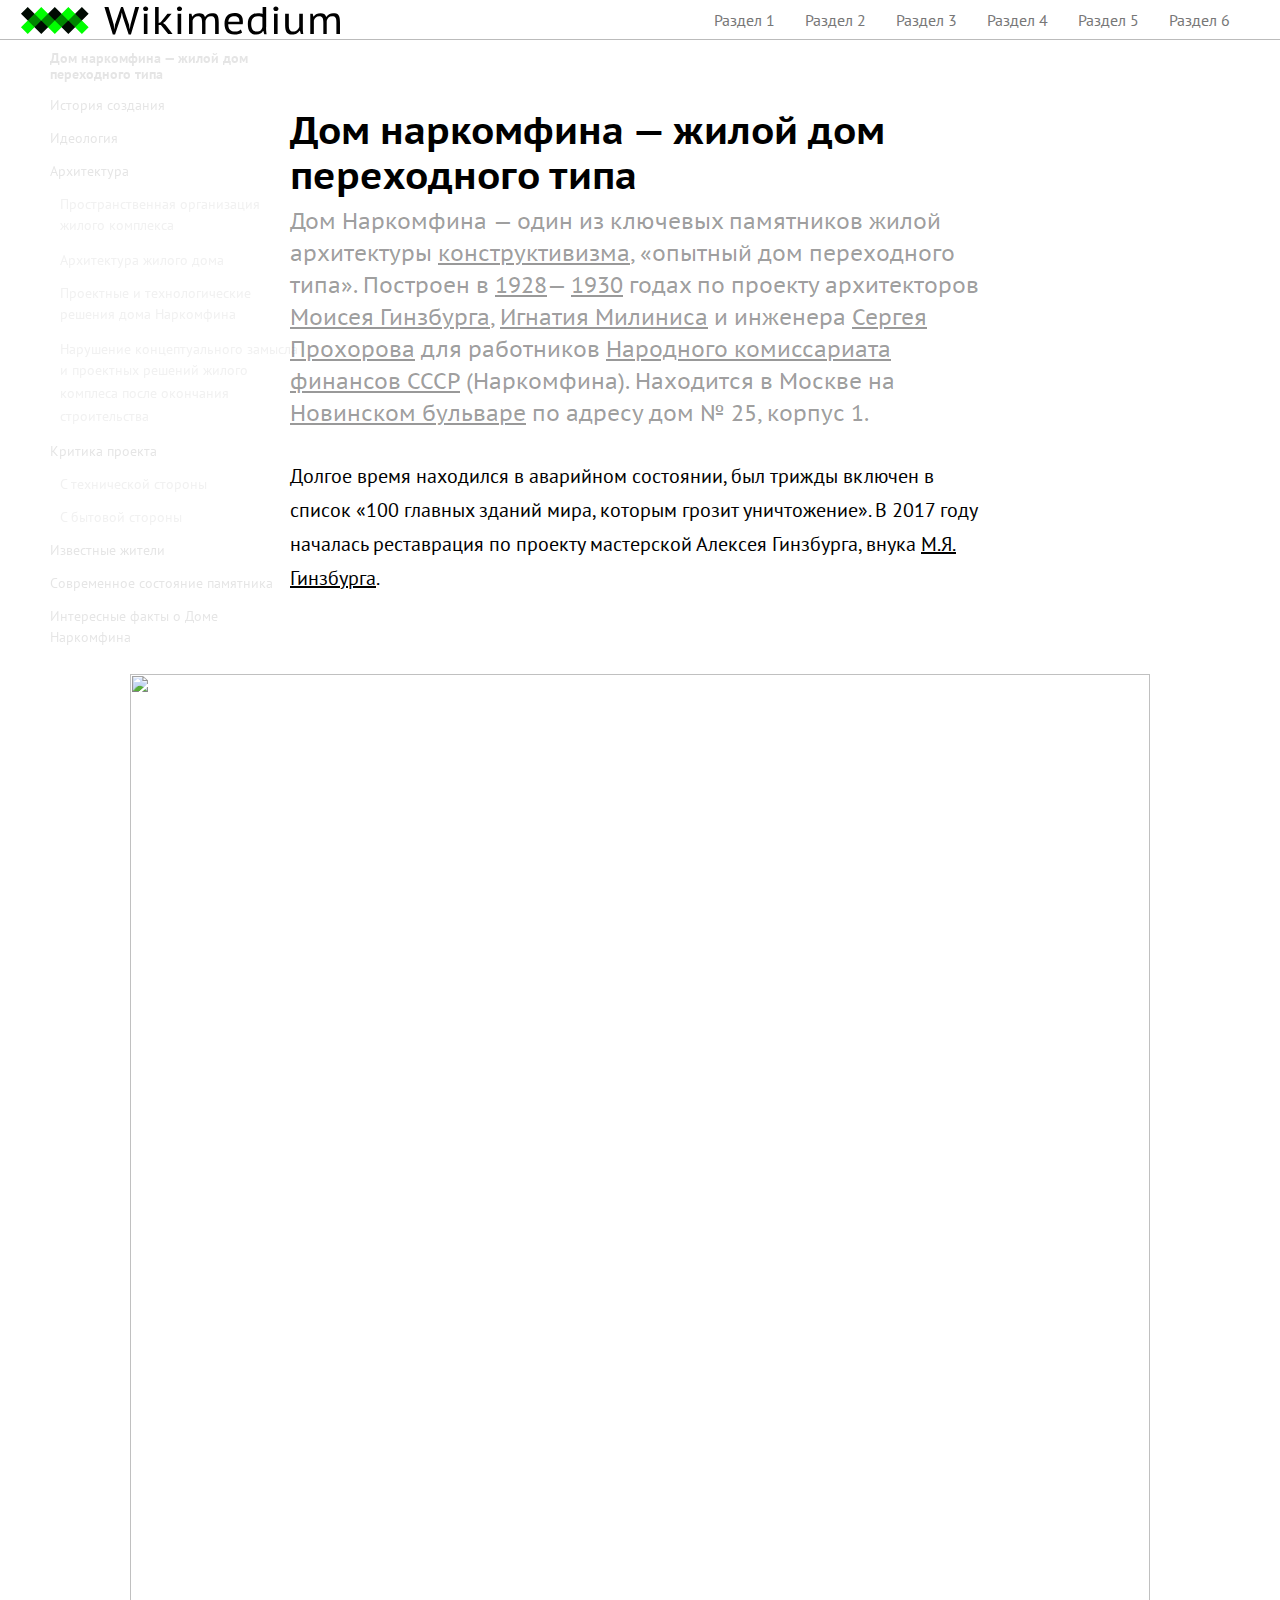
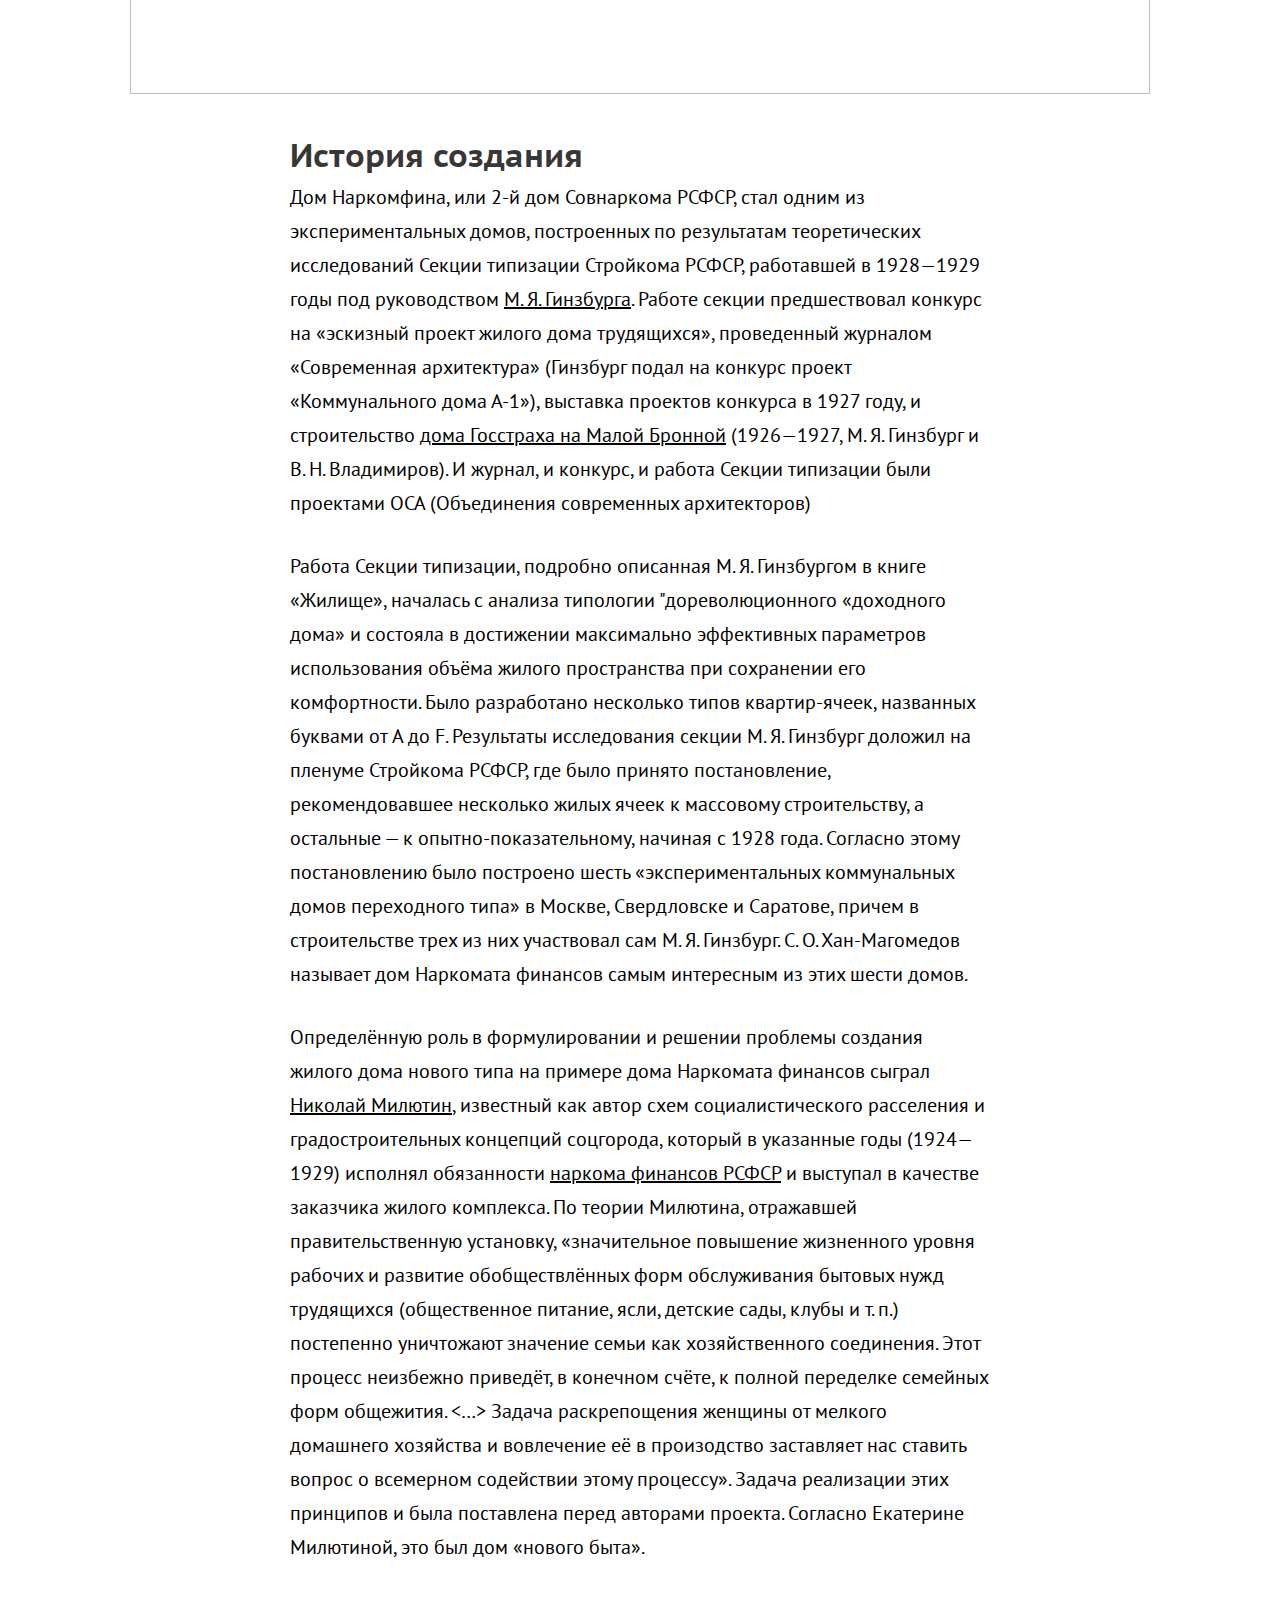
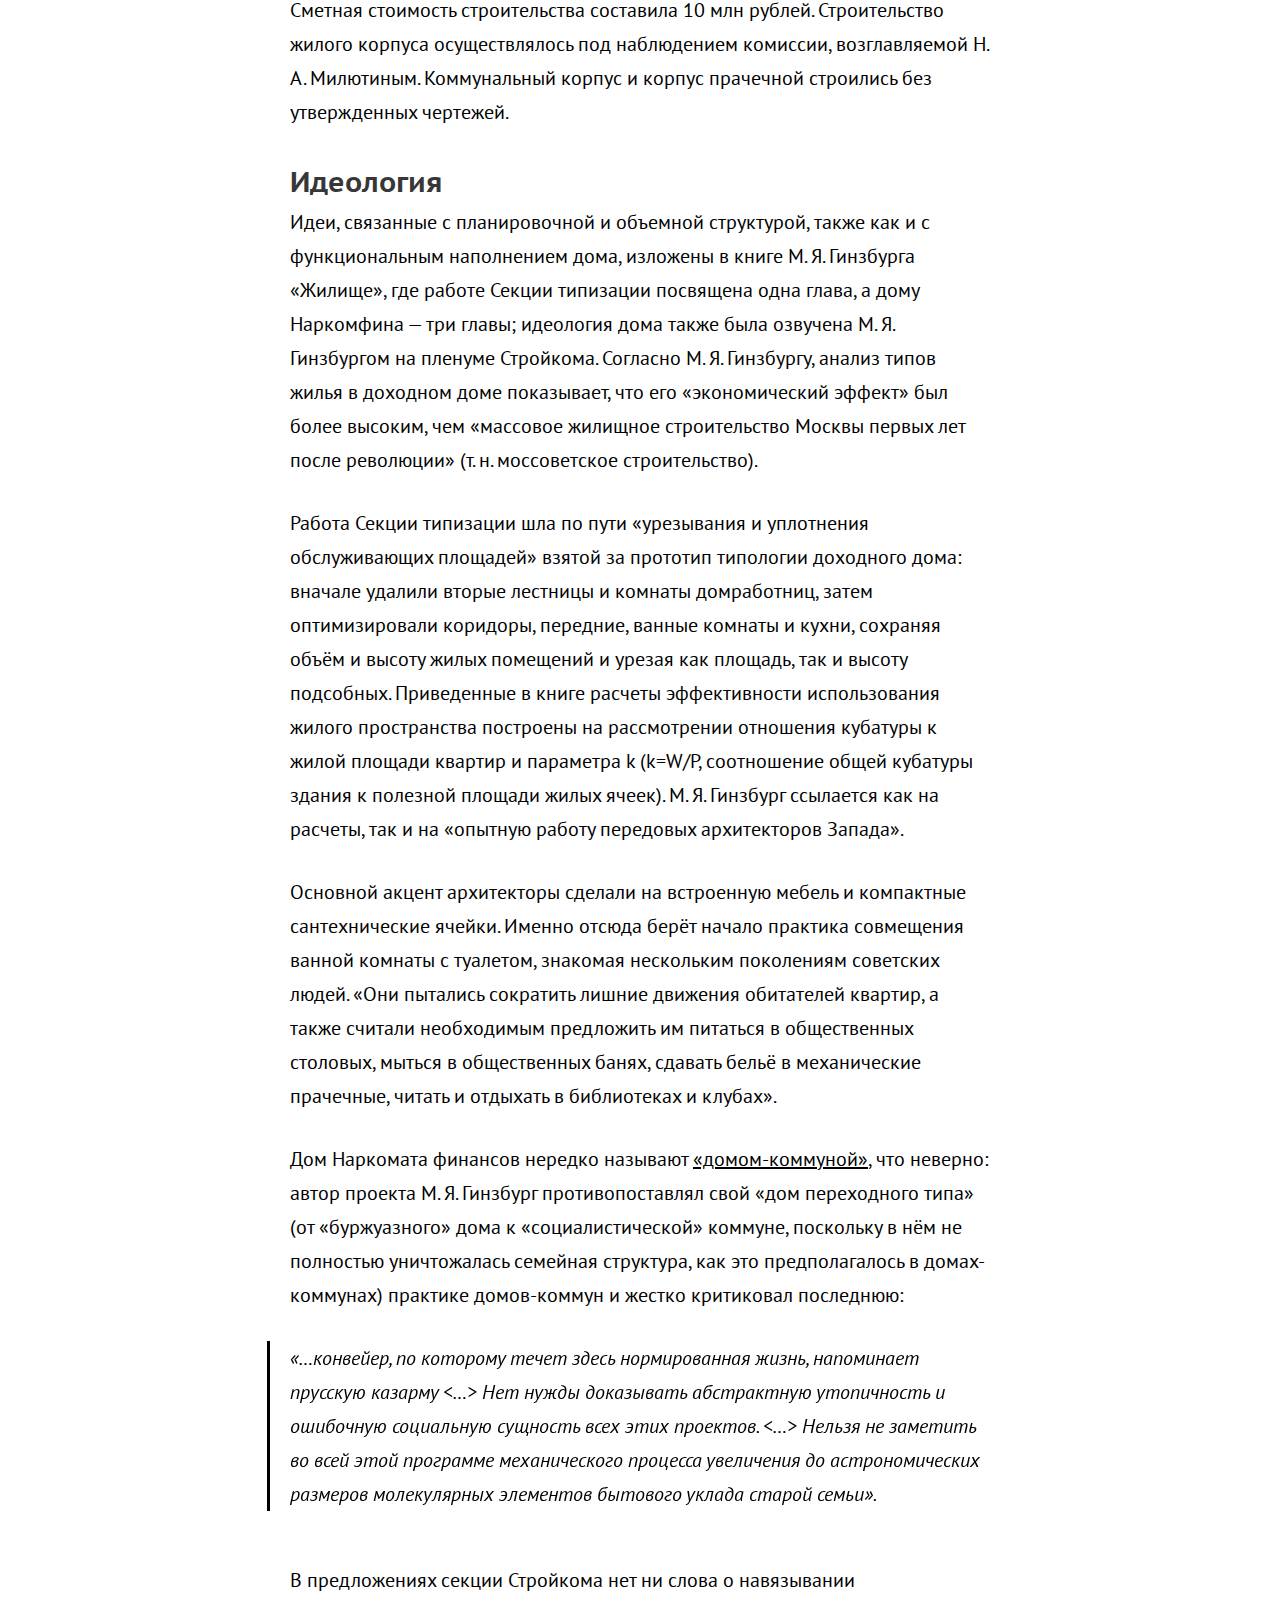
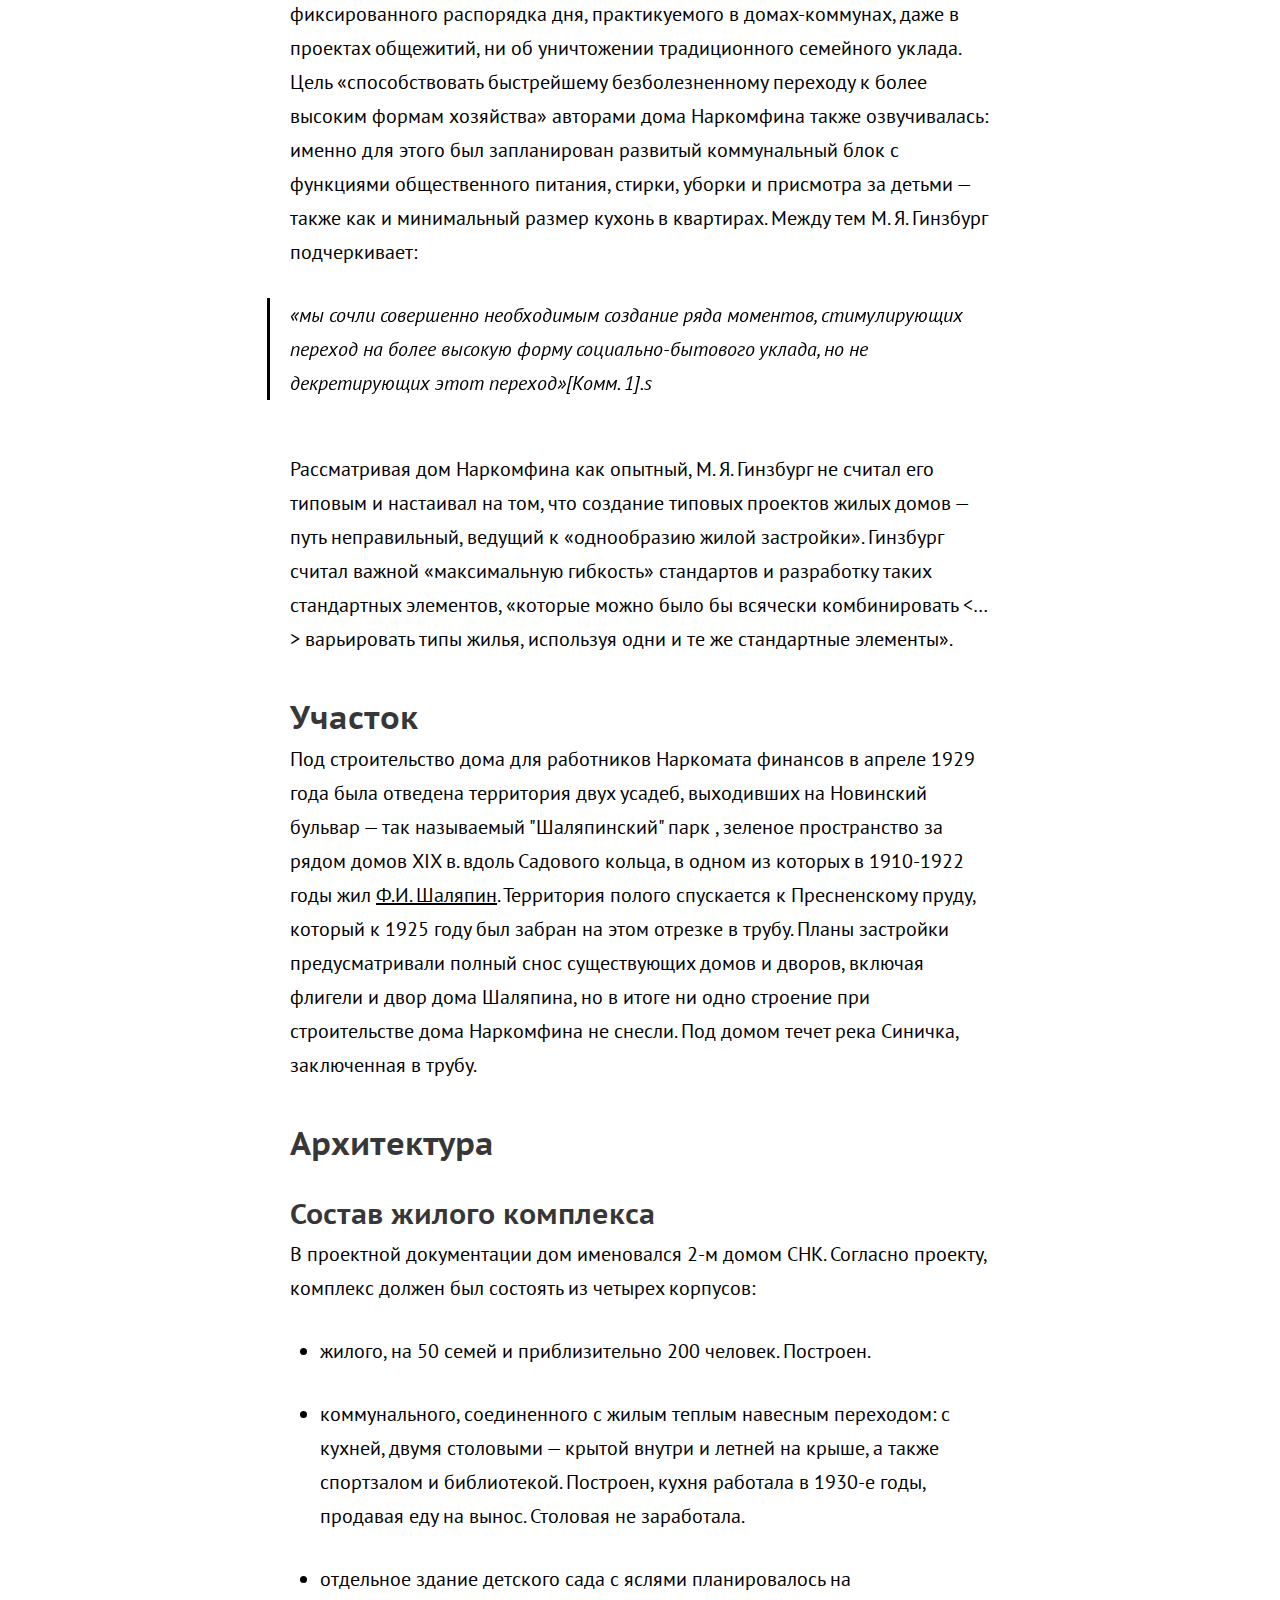
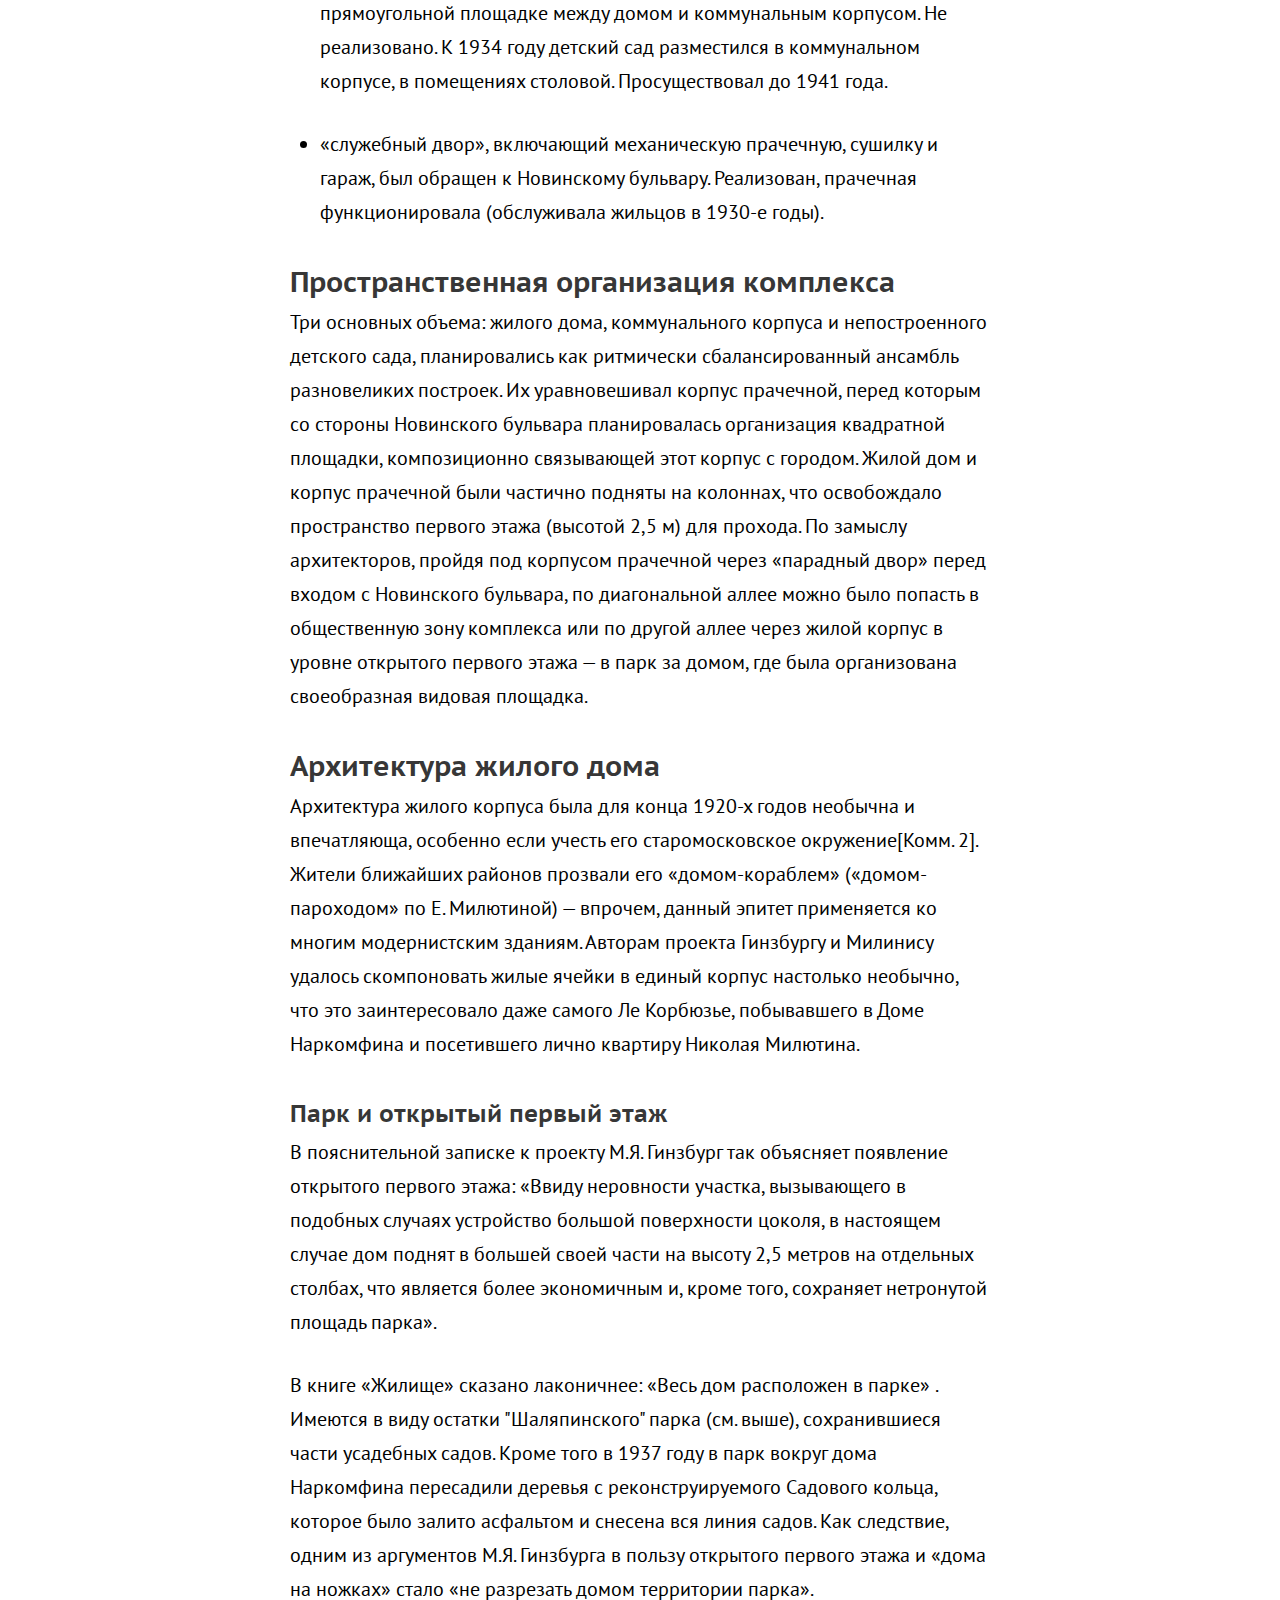
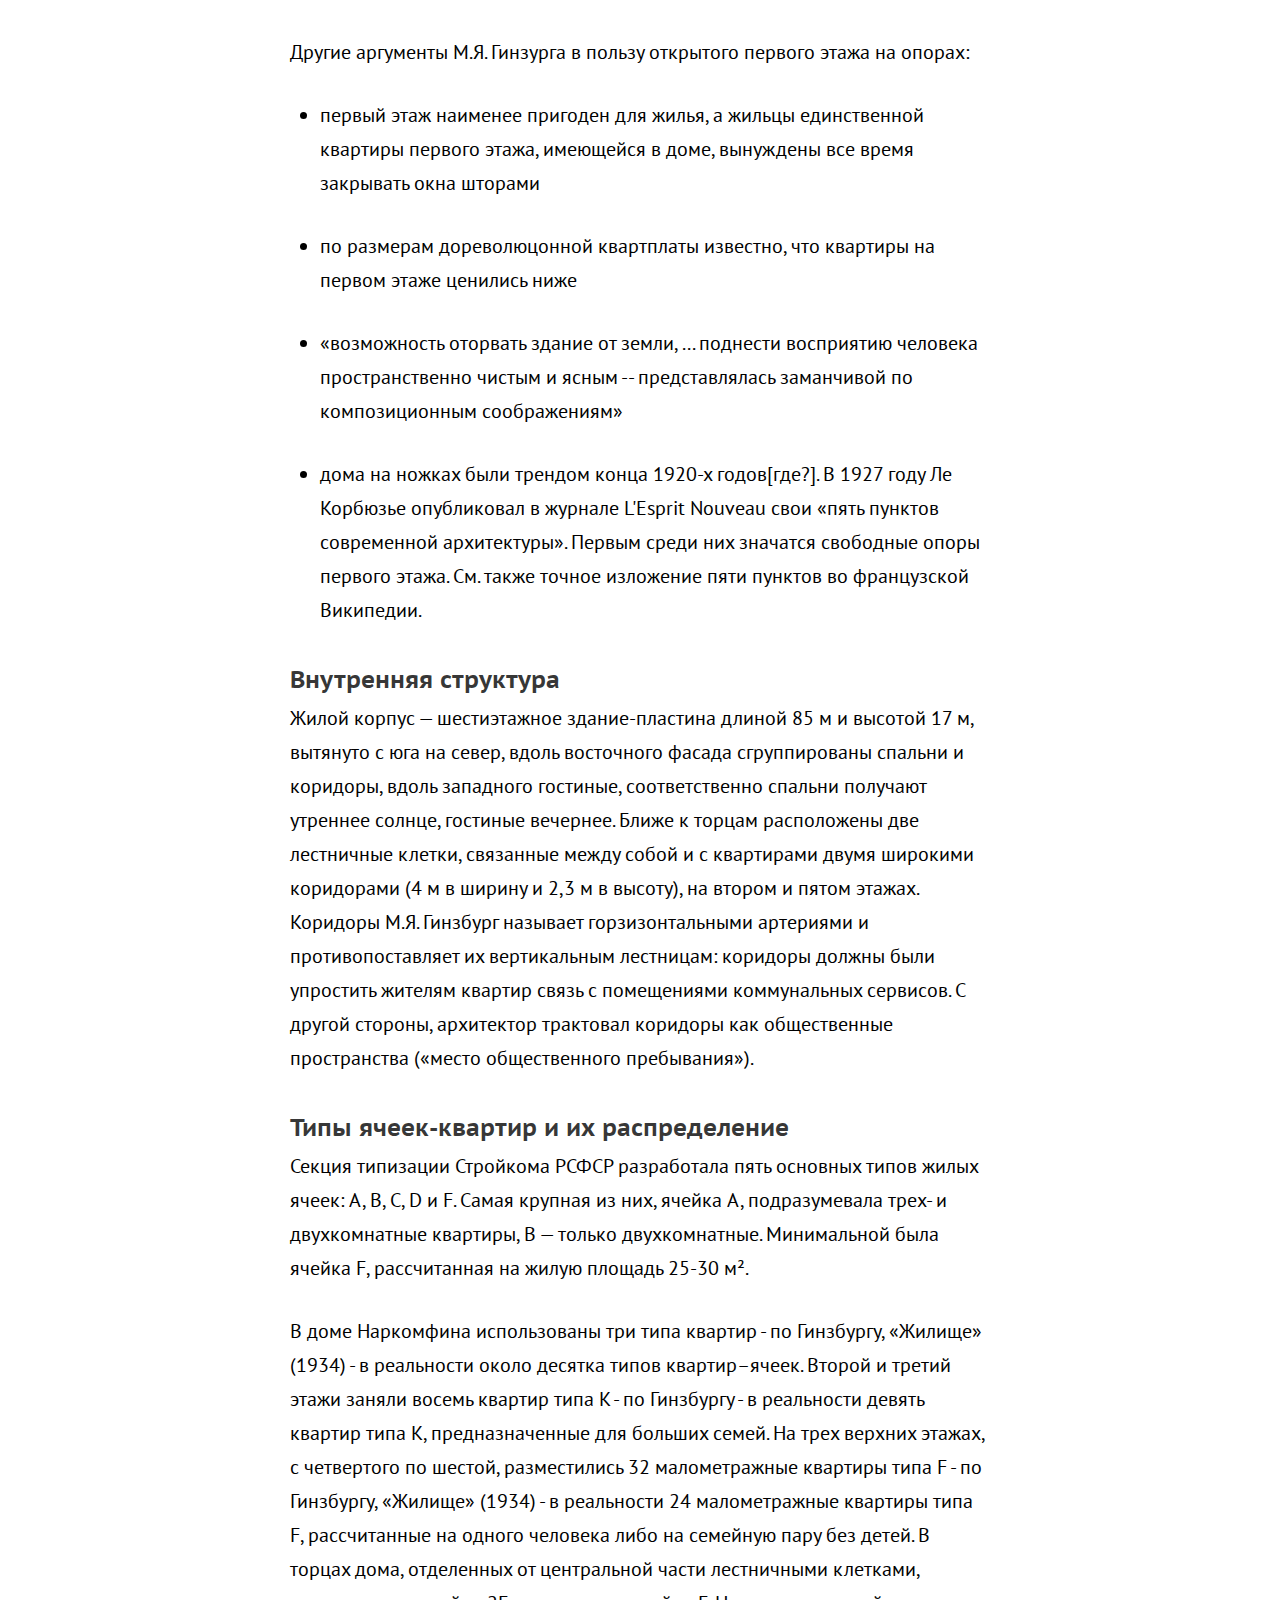
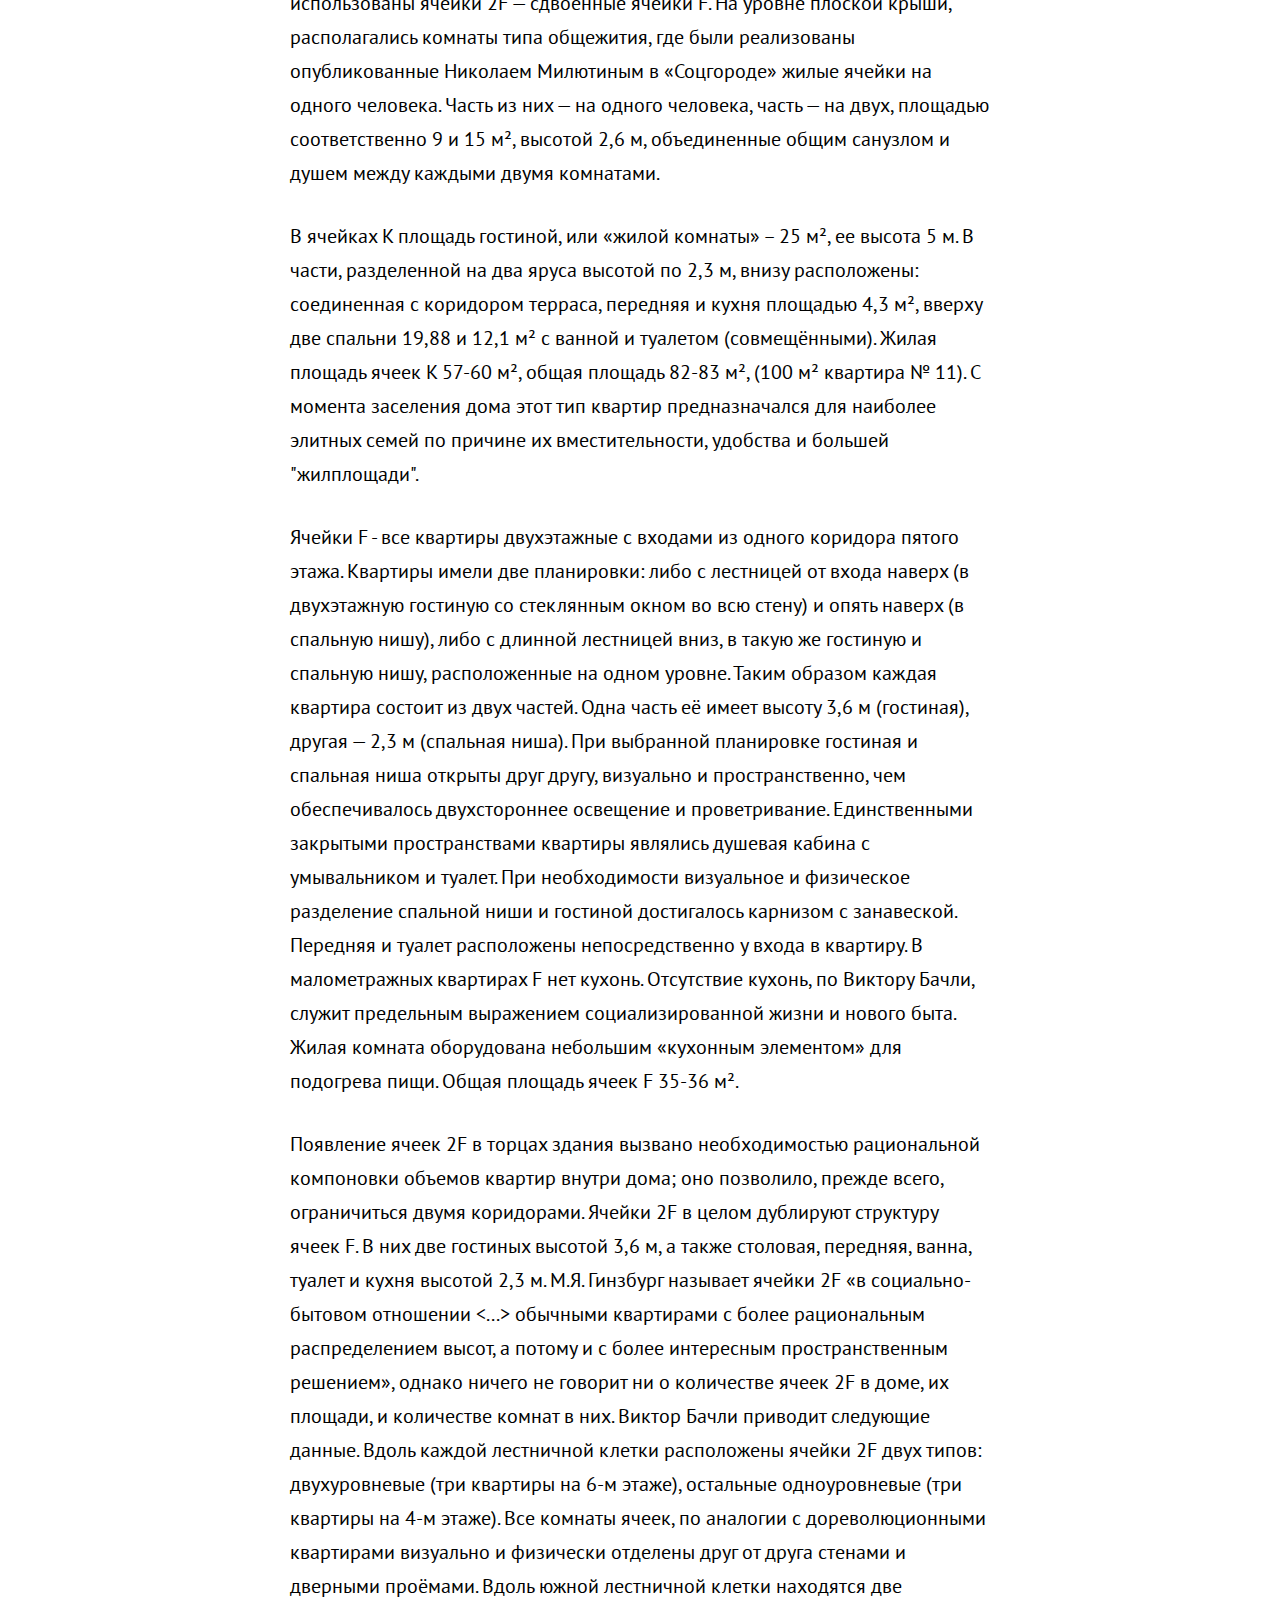
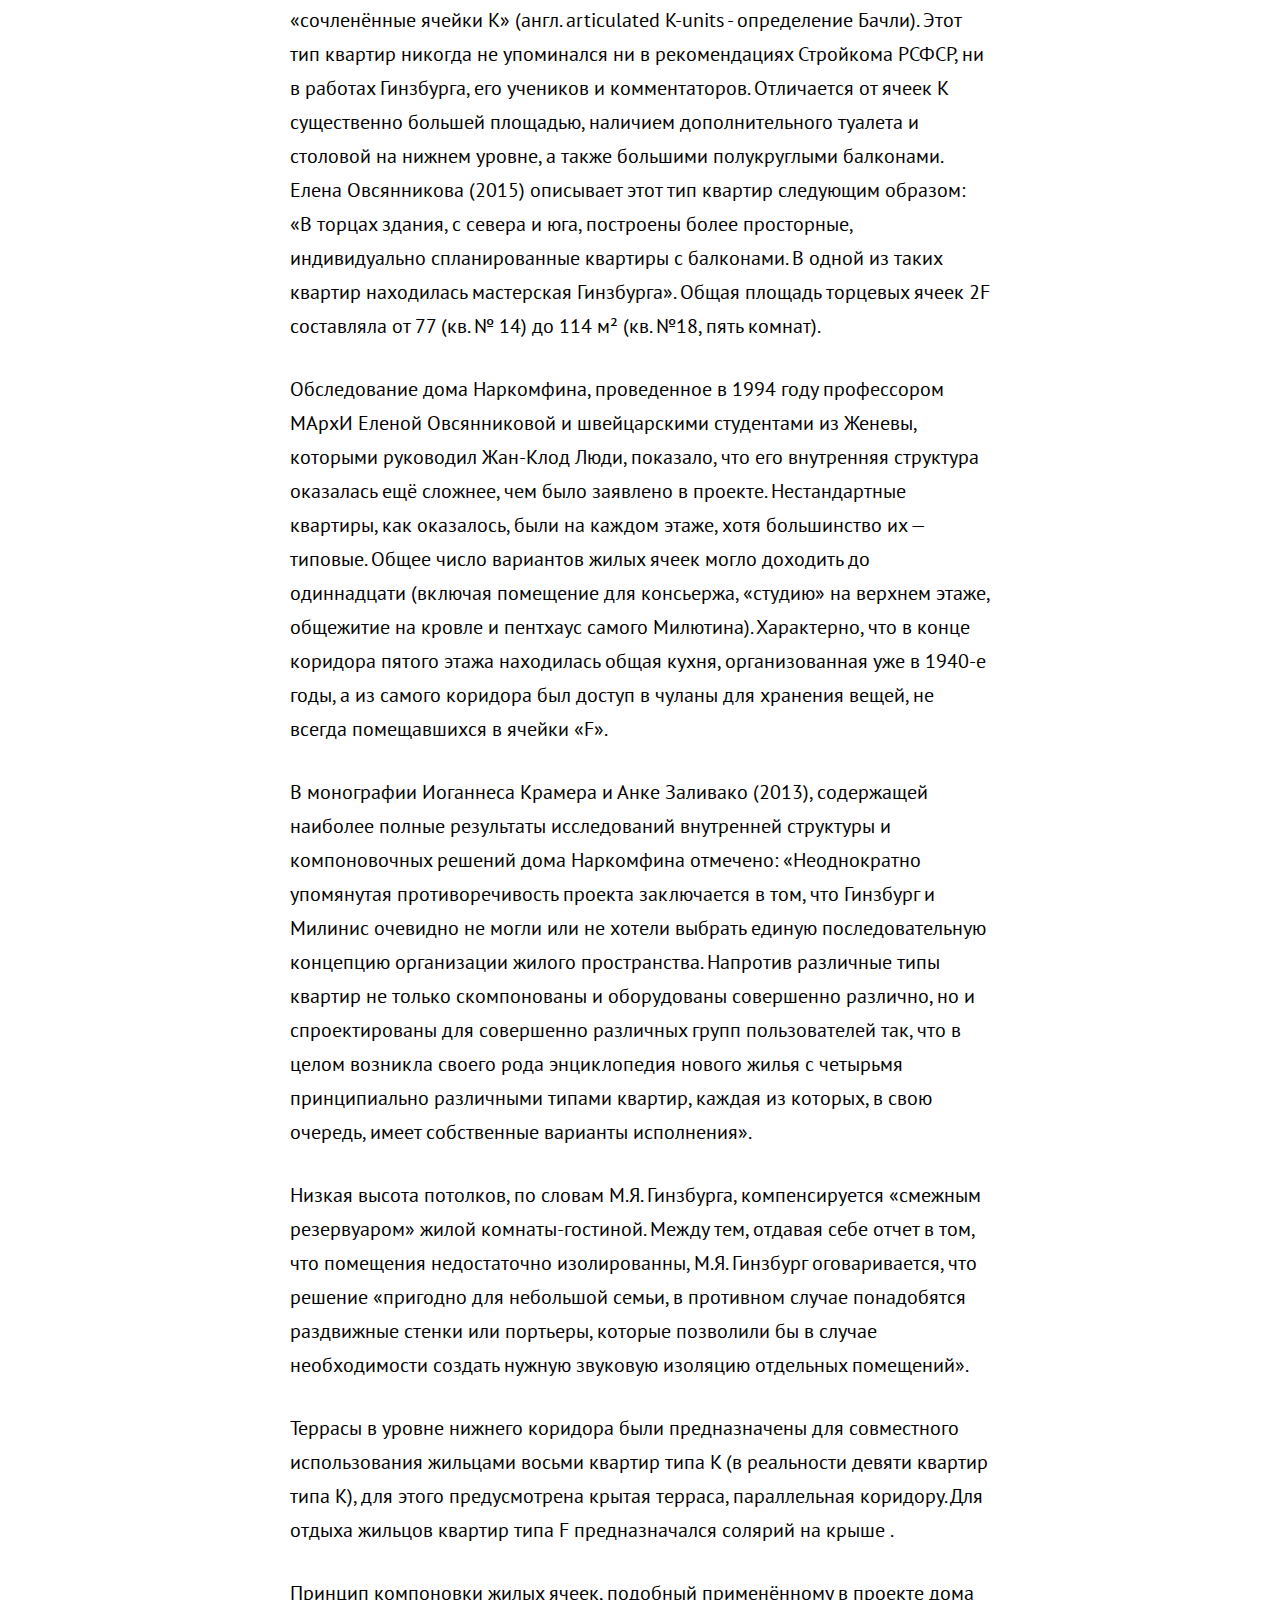
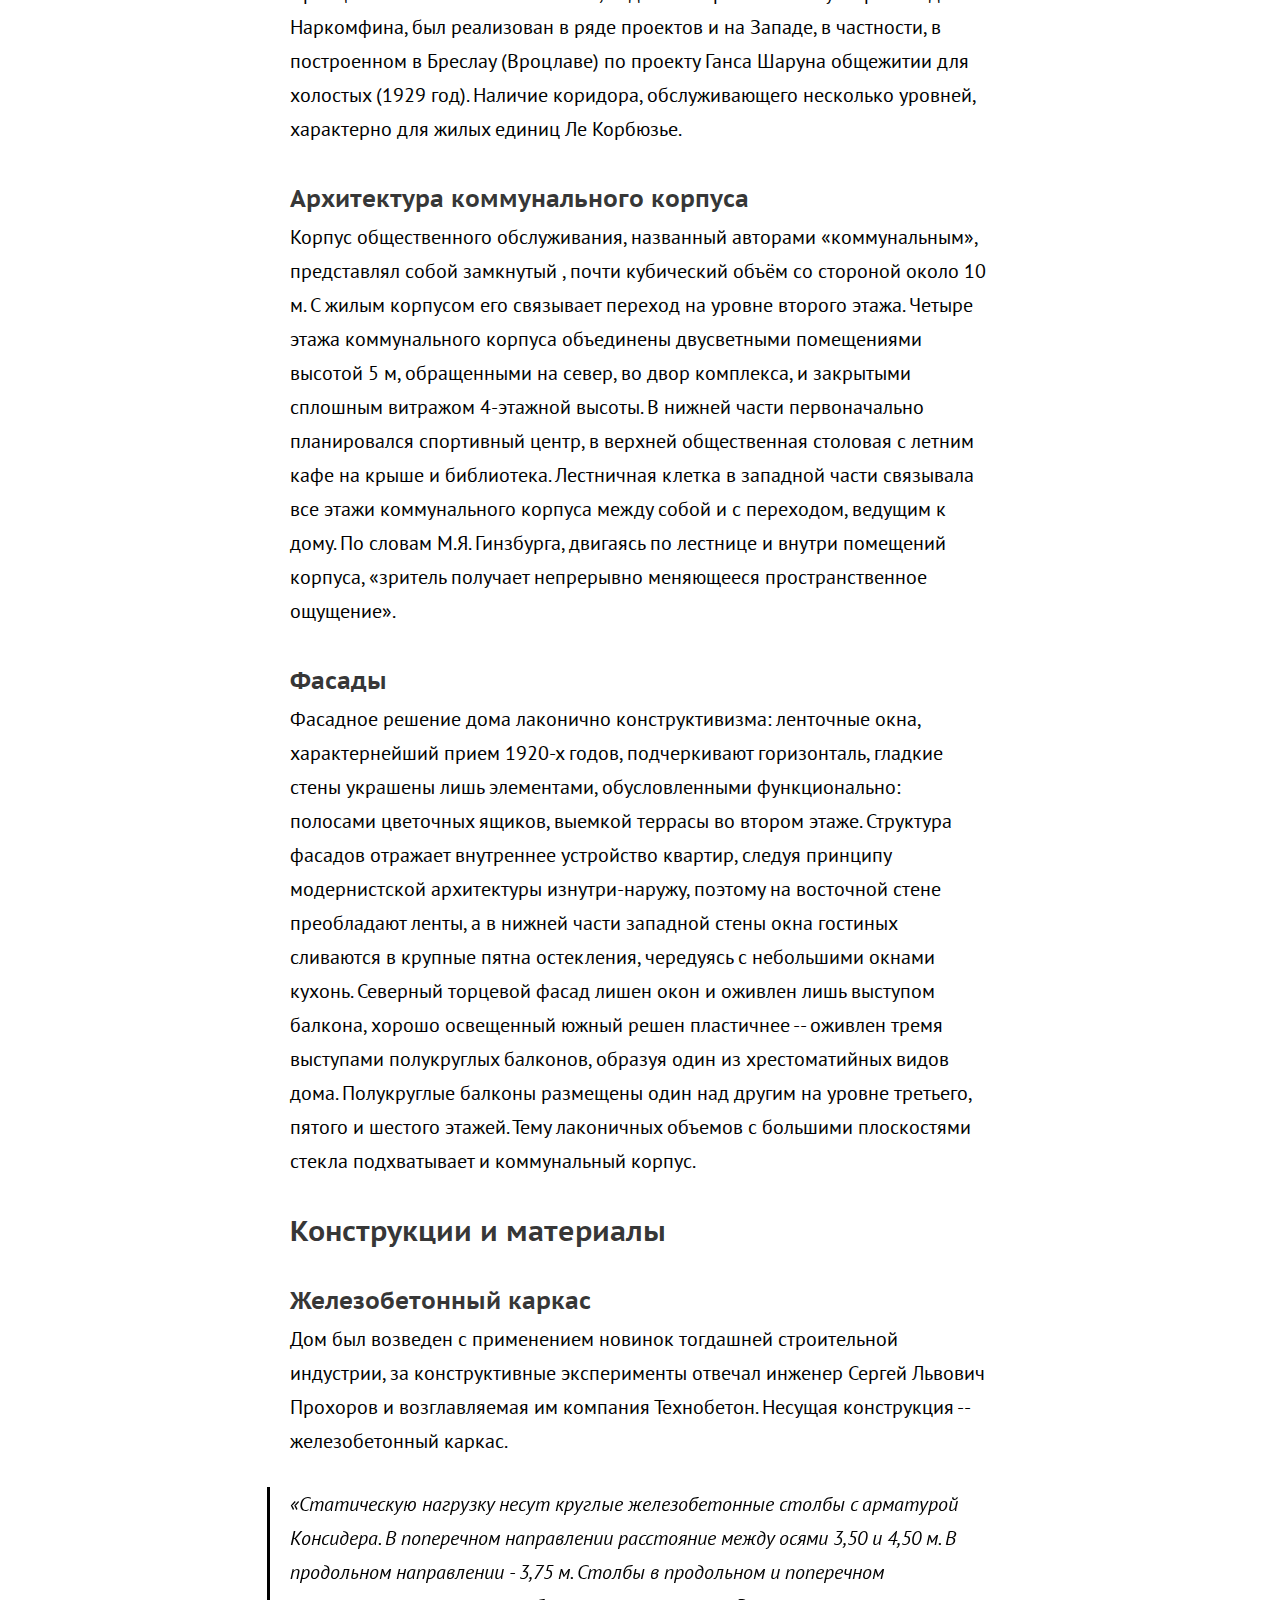
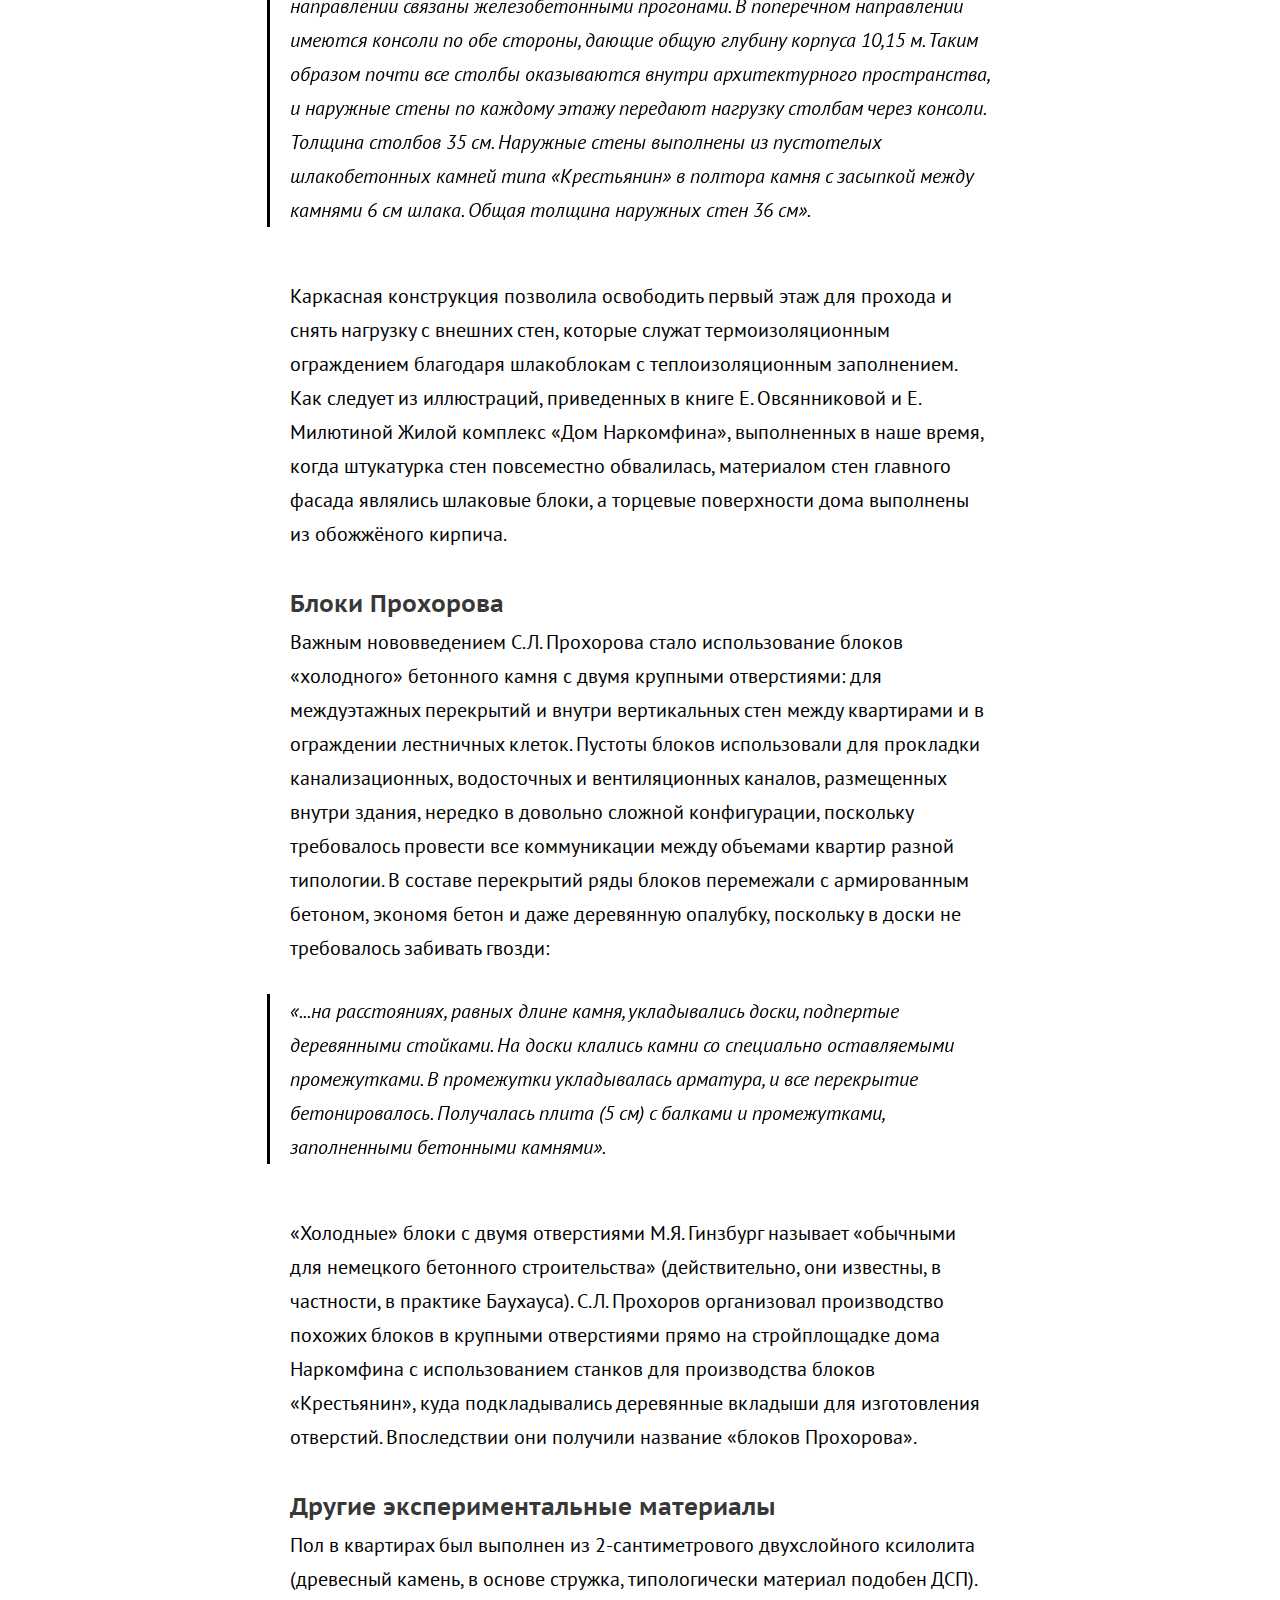
==== commit 7f555419: "Привела в порядок" ====
--- a/index.html
+++ b/index.html
@@ -25,25 +25,31 @@
 <body>
 	<div class="menubar">
 		<a href="#"><img src="images/logo.svg" alt=""></a>
-		<a href="#">О проекте</a>
-		<a href="#">О проекте</a>
+		<div>
+			<a href="#">Раздел 1</a>
+			<a href="#">Раздел 2</a>
+			<a href="#">Раздел 3</a>
+			<a href="#">Раздел 4</a>
+			<a href="#">Раздел 5</a>
+			<a href="#">Раздел 6</a>
+		</div>
 	</div>
 <article class="">
 	<div class="main-container">
 		<h1>Дом наркомфина — жилой дом переходного типа</h1>
 		<p class="main-explanation">
 			<strong>Дом Наркомфина</strong> — один из ключевых памятников жилой архитектуры
-			<a href="https://ru.wikipedia.org/wiki/%D0%9A%D0%BE%D0%BD%D1%81%D1%82%D1%80%D1%83%D0%BA%D1%82%D0%B8%D0%B2%D0%B8%D0%B7%D0%BC_(%D0%B8%D1%81%D0%BA%D1%83%D1%81%D1%81%D1%82%D0%B2%D0%BE)" title="Конструктивизм (искусство)">конструктивизма</a>, «опытный дом переходного типа»[1]. Построен в
+			<a href="https://ru.wikipedia.org/wiki/%D0%9A%D0%BE%D0%BD%D1%81%D1%82%D1%80%D1%83%D0%BA%D1%82%D0%B8%D0%B2%D0%B8%D0%B7%D0%BC_(%D0%B8%D1%81%D0%BA%D1%83%D1%81%D1%81%D1%82%D0%B2%D0%BE)" title="Конструктивизм (искусство)">конструктивизма</a>, «опытный дом переходного типа». Построен в
 			<a href="https://ru.wikipedia.org/wiki/1928_%D0%B3%D0%BE%D0%B4">1928</a>—
 			<a href="https://ru.wikipedia.org/wiki/1930_%D0%B3%D0%BE%D0%B4">1930</a> годах по проекту архитекторов
 			<a href="https://ru.wikipedia.org/wiki/%D0%93%D0%B8%D0%BD%D0%B7%D0%B1%D1%83%D1%80%D0%B3,_%D0%9C%D0%BE%D0%B8%D1%81%D0%B5%D0%B9_%D0%AF%D0%BA%D0%BE%D0%B2%D0%BB%D0%B5%D0%B2%D0%B8%D1%87">Моисея Гинзбурга</a>,
 			<a href="https://ru.wikipedia.org/wiki/%D0%9C%D0%B8%D0%BB%D0%B8%D0%BD%D0%B8%D1%81,_%D0%98%D0%B3%D0%BD%D0%B0%D1%82%D0%B8%D0%B9_%D0%A4%D1%80%D0%B0%D0%BD%D1%86%D0%B5%D0%B2%D0%B8%D1%87">Игнатия Милиниса</a> и инженера
-			<a href="https://ru.wikipedia.org/wiki/%D0%9F%D1%80%D0%BE%D1%85%D0%BE%D1%80%D0%BE%D0%B2,_%D0%A1%D0%B5%D1%80%D0%B3%D0%B5%D0%B9_%D0%9B%D1%8C%D0%B2%D0%BE%D0%B2%D0%B8%D1%87">Сергея Прохорова</a>[2] для работников
+			<a href="https://ru.wikipedia.org/wiki/%D0%9F%D1%80%D0%BE%D1%85%D0%BE%D1%80%D0%BE%D0%B2,_%D0%A1%D0%B5%D1%80%D0%B3%D0%B5%D0%B9_%D0%9B%D1%8C%D0%B2%D0%BE%D0%B2%D0%B8%D1%87">Сергея Прохорова</a> для работников
 			<a href="https://ru.wikipedia.org/wiki/%D0%9D%D0%B0%D1%80%D0%BE%D0%B4%D0%BD%D1%8B%D0%B9_%D0%BA%D0%BE%D0%BC%D0%B8%D1%81%D1%81%D0%B0%D1%80%D0%B8%D0%B0%D1%82_%D1%84%D0%B8%D0%BD%D0%B0%D0%BD%D1%81%D0%BE%D0%B2_%D0%A1%D0%A1%D0%A1%D0%A0">Народного комиссариата финансов СССР</a> (Наркомфина). Находится в Москве на
 			<a href="https://ru.wikipedia.org/wiki/%D0%9D%D0%BE%D0%B2%D0%B8%D0%BD%D1%81%D0%BA%D0%B8%D0%B9_%D0%B1%D1%83%D0%BB%D1%8C%D0%B2%D0%B0%D1%80">Новинском бульваре</a> по адресу дом № 25, корпус 1.
 		</p>
 		<p>
-			Долгое время находился в аварийном состоянии, был трижды включен в список «100 главных зданий мира, которым грозит уничтожение»[3]. В 2017 году началась реставрация по проекту мастерской Алексея Гинзбурга, внука
+			Долгое время находился в аварийном состоянии, был трижды включен в список «100 главных зданий мира, которым грозит уничтожение». В 2017 году началась реставрация по проекту мастерской Алексея Гинзбурга, внука
 			<a href="https://ru.wikipedia.org/wiki/%D0%93%D0%B8%D0%BD%D0%B7%D0%B1%D1%83%D1%80%D0%B3,_%D0%9C%D0%BE%D0%B8%D1%81%D0%B5%D0%B9_%D0%AF%D0%BA%D0%BE%D0%B2%D0%BB%D0%B5%D0%B2%D0%B8%D1%87">М.Я. Гинзбурга</a>.
 		</p>
 	</div>
@@ -74,29 +80,29 @@
 		<div class="section">
 			<h2 id="1_1">История создания</h2>
 
-			<p>Дом Наркомфина, или 2-й дом Совнаркома РСФСР, стал одним из экспериментальных домов, построенных по результатам теоретических исследований Секции типизации Стройкома РСФСР, работавшей в 1928—1929 годы под руководством <a href="">М. Я. Гинзбурга</a>. Работе секции предшествовал конкурс на «эскизный проект жилого дома трудящихся», проведенный журналом «Современная архитектура» (Гинзбург подал на конкурс проект «Коммунального дома А-1»), выставка проектов конкурса в 1927 году[4], и строительство <a href="">дома Госстраха на Малой Бронной</a> (1926—1927, М. Я. Гинзбург и В. Н. Владимиров). И журнал, и конкурс, и работа Секции типизации были проектами ОСА (Объединения современных архитекторов)
-			</p>
-			<p>Работа Секции типизации, подробно описанная М. Я. Гинзбургом в книге «Жилище»[5], началась с анализа типологии "дореволюционного «доходного дома» и состояла в достижении максимально эффективных параметров использования объёма жилого пространства при сохранении его комфортности. Было разработано несколько типов квартир-ячеек, названных буквами от A до F. Результаты исследования секции М. Я. Гинзбург доложил на пленуме Стройкома РСФСР, где было принято постановление, рекомендовавшее несколько жилых ячеек к массовому строительству, а остальные — к опытно-показательному, начиная с 1928 года. Согласно этому постановлению было построено шесть «экспериментальных коммунальных домов переходного типа» в Москве, Свердловске и Саратове, причем в строительстве трех из них участвовал сам М. Я. Гинзбург. С. О. Хан-Магомедов называет дом Наркомата финансов самым интересным из этих шести домов[2].</p>
-			<p>Определённую роль в формулировании и решении проблемы создания жилого дома нового типа на примере дома Наркомата финансов сыграл <a href="">Николай Милютин</a>, известный как автор схем социалистического расселения и градостроительных концепций соцгорода[6], который в указанные годы (1924—1929) исполнял обязанности <a href="">наркома финансов РСФСР</a> и выступал в качестве заказчика жилого комплекса. По теории Милютина, отражавшей правительственную установку[7], <i>«значительное повышение жизненного уровня рабочих и развитие обобществлённых форм обслуживания бытовых нужд трудящихся (общественное питание, ясли, детские сады, клубы и т. п.) постепенно уничтожают значение семьи как хозяйственного соединения. Этот процесс неизбежно приведёт, в конечном счёте, к полной переделке семейных форм общежития. <…> Задача раскрепощения женщины от мелкого домашнего хозяйства и вовлечение её в произодство заставляет нас ставить вопрос о всемерном содействии этому процессу»</i>[8]. Задача реализации этих принципов и была поставлена перед авторами проекта. Согласно Екатерине Милютиной, это был дом «нового быта»[9].</p>
-			<p>Сметная стоимость строительства составила 10 млн рублей[10]. Строительство жилого корпуса осуществлялось под наблюдением комиссии, возглавляемой Н. А. Милютиным. Коммунальный корпус и корпус прачечной строились без утвержденных чертежей[11].</p>
+			<p>Дом Наркомфина, или 2-й дом Совнаркома РСФСР, стал одним из экспериментальных домов, построенных по результатам теоретических исследований Секции типизации Стройкома РСФСР, работавшей в 1928—1929 годы под руководством <a href="">М. Я. Гинзбурга</a>. Работе секции предшествовал конкурс на «эскизный проект жилого дома трудящихся», проведенный журналом «Современная архитектура» (Гинзбург подал на конкурс проект «Коммунального дома А-1»), выставка проектов конкурса в 1927 году, и строительство <a href="">дома Госстраха на Малой Бронной</a> (1926—1927, М. Я. Гинзбург и В. Н. Владимиров). И журнал, и конкурс, и работа Секции типизации были проектами ОСА (Объединения современных архитекторов)
+			</p>
+			<p>Работа Секции типизации, подробно описанная М. Я. Гинзбургом в книге «Жилище», началась с анализа типологии "дореволюционного «доходного дома» и состояла в достижении максимально эффективных параметров использования объёма жилого пространства при сохранении его комфортности. Было разработано несколько типов квартир-ячеек, названных буквами от A до F. Результаты исследования секции М. Я. Гинзбург доложил на пленуме Стройкома РСФСР, где было принято постановление, рекомендовавшее несколько жилых ячеек к массовому строительству, а остальные — к опытно-показательному, начиная с 1928 года. Согласно этому постановлению было построено шесть «экспериментальных коммунальных домов переходного типа» в Москве, Свердловске и Саратове, причем в строительстве трех из них участвовал сам М. Я. Гинзбург. С. О. Хан-Магомедов называет дом Наркомата финансов самым интересным из этих шести домов.</p>
+			<p>Определённую роль в формулировании и решении проблемы создания жилого дома нового типа на примере дома Наркомата финансов сыграл <a href="">Николай Милютин</a>, известный как автор схем социалистического расселения и градостроительных концепций соцгорода, который в указанные годы (1924—1929) исполнял обязанности <a href="">наркома финансов РСФСР</a> и выступал в качестве заказчика жилого комплекса. По теории Милютина, отражавшей правительственную установку, <i>«значительное повышение жизненного уровня рабочих и развитие обобществлённых форм обслуживания бытовых нужд трудящихся (общественное питание, ясли, детские сады, клубы и т. п.) постепенно уничтожают значение семьи как хозяйственного соединения. Этот процесс неизбежно приведёт, в конечном счёте, к полной переделке семейных форм общежития. <…> Задача раскрепощения женщины от мелкого домашнего хозяйства и вовлечение её в произодство заставляет нас ставить вопрос о всемерном содействии этому процессу»</i>. Задача реализации этих принципов и была поставлена перед авторами проекта. Согласно Екатерине Милютиной, это был дом «нового быта».</p>
+			<p>Сметная стоимость строительства составила 10 млн рублей. Строительство жилого корпуса осуществлялось под наблюдением комиссии, возглавляемой Н. А. Милютиным. Коммунальный корпус и корпус прачечной строились без утвержденных чертежей.</p>
 			<h3 id='1_2'>Идеология</h3>
-			<p>Идеи, связанные с планировочной и объемной структурой, также как и с функциональным наполнением дома, изложены в книге М. Я. Гинзбурга «Жилище», где работе Секции типизации посвящена одна глава, а дому Наркомфина — три главы[12]; идеология дома также была озвучена М. Я. Гинзбургом на пленуме Стройкома[2]. Согласно М. Я. Гинзбургу, анализ типов жилья в доходном доме показывает, что его «экономический эффект» был более высоким, чем «массовое жилищное строительство Москвы первых лет после революции» (т. н. моссоветское строительство).</p>
+			<p>Идеи, связанные с планировочной и объемной структурой, также как и с функциональным наполнением дома, изложены в книге М. Я. Гинзбурга «Жилище», где работе Секции типизации посвящена одна глава, а дому Наркомфина — три главы; идеология дома также была озвучена М. Я. Гинзбургом на пленуме Стройкома. Согласно М. Я. Гинзбургу, анализ типов жилья в доходном доме показывает, что его «экономический эффект» был более высоким, чем «массовое жилищное строительство Москвы первых лет после революции» (т. н. моссоветское строительство).</p>
 			<p>Работа Секции типизации шла по пути «урезывания и уплотнения обслуживающих площадей» взятой за прототип типологии доходного дома: вначале удалили вторые лестницы и комнаты домработниц, затем оптимизировали коридоры, передние, ванные комнаты и кухни, сохраняя объём и высоту жилых помещений и урезая как площадь, так и высоту подсобных. Приведенные в книге расчеты эффективности использования жилого пространства построены на рассмотрении отношения кубатуры к жилой площади квартир и параметра k (k=W/P, соотношение общей кубатуры здания к полезной площади жилых ячеек). М. Я. Гинзбург ссылается как на расчеты, так и на «опытную работу передовых архитекторов Запада».</p>
-			<p>Основной акцент архитекторы сделали на встроенную мебель и компактные сантехнические ячейки. Именно отсюда берёт начало практика совмещения ванной комнаты с туалетом, знакомая нескольким поколениям советских людей. <i>«Они пытались сократить лишние движения обитателей квартир, а также считали необходимым предложить им питаться в общественных столовых, мыться в общественных банях, сдавать бельё в механические прачечные, читать и отдыхать в библиотеках и клубах»</i>[13].</p>
+			<p>Основной акцент архитекторы сделали на встроенную мебель и компактные сантехнические ячейки. Именно отсюда берёт начало практика совмещения ванной комнаты с туалетом, знакомая нескольким поколениям советских людей. <i>«Они пытались сократить лишние движения обитателей квартир, а также считали необходимым предложить им питаться в общественных столовых, мыться в общественных банях, сдавать бельё в механические прачечные, читать и отдыхать в библиотеках и клубах»</i>.</p>
 			<p>Дом Наркомата финансов нередко называют <a href="">«домом-коммуной»</a>, что неверно: автор проекта М. Я. Гинзбург противопоставлял свой «дом переходного типа» (от «буржуазного» дома к «социалистической» коммуне, поскольку в нём не полностью уничтожалась семейная структура, как это предполагалось в домах-коммунах) практике домов-коммун и жестко критиковал последнюю:</p>
 			<blockquote>
-				«…конвейер, по которому течет здесь нормированная жизнь, напоминает прусскую казарму <…> Нет нужды доказывать абстрактную утопичность и ошибочную социальную сущность всех этих проектов. <…> Нельзя не заметить во всей этой программе механического процесса увеличения до астрономических размеров молекулярных элементов бытового уклада старой семьи»[14].
-			</blockquote>
-			<p>В предложениях секции Стройкома нет ни слова о навязывании фиксированного распорядка дня, практикуемого в домах-коммунах, даже в проектах общежитий, ни об уничтожении традиционного семейного уклада. Цель <i>«способствовать быстрейшему безболезненному переходу к более высоким формам хозяйства»</i> авторами дома Наркомфина также озвучивалась: именно для этого был запланирован развитый коммунальный блок с функциями общественного питания, стирки, уборки и присмотра за детьми — также как и минимальный размер кухонь в квартирах[15]. Между тем М. Я. Гинзбург подчеркивает:</p>
-			<blockquote>
-				«мы сочли совершенно необходимым создание ряда моментов, стимулирующих переход на более высокую форму социально-бытового уклада, но не декретирующих этот переход»[16][Комм. 1].s
-			</blockquote>
-			<p>Рассматривая дом Наркомфина как опытный, М. Я. Гинзбург не считал его типовым и настаивал на том, что создание типовых проектов жилых домов — путь неправильный, ведущий к «однообразию жилой застройки». Гинзбург считал важной «максимальную гибкость» стандартов и разработку таких стандартных элементов, «которые можно было бы всячески комбинировать <…> варьировать типы жилья, используя одни и те же стандартные элементы»[17].</p>
+				«…конвейер, по которому течет здесь нормированная жизнь, напоминает прусскую казарму <…> Нет нужды доказывать абстрактную утопичность и ошибочную социальную сущность всех этих проектов. <…> Нельзя не заметить во всей этой программе механического процесса увеличения до астрономических размеров молекулярных элементов бытового уклада старой семьи».
+			</blockquote>
+			<p>В предложениях секции Стройкома нет ни слова о навязывании фиксированного распорядка дня, практикуемого в домах-коммунах, даже в проектах общежитий, ни об уничтожении традиционного семейного уклада. Цель <i>«способствовать быстрейшему безболезненному переходу к более высоким формам хозяйства»</i> авторами дома Наркомфина также озвучивалась: именно для этого был запланирован развитый коммунальный блок с функциями общественного питания, стирки, уборки и присмотра за детьми — также как и минимальный размер кухонь в квартирах. Между тем М. Я. Гинзбург подчеркивает:</p>
+			<blockquote>
+				«мы сочли совершенно необходимым создание ряда моментов, стимулирующих переход на более высокую форму социально-бытового уклада, но не декретирующих этот переход»[Комм. 1].s
+			</blockquote>
+			<p>Рассматривая дом Наркомфина как опытный, М. Я. Гинзбург не считал его типовым и настаивал на том, что создание типовых проектов жилых домов — путь неправильный, ведущий к «однообразию жилой застройки». Гинзбург считал важной «максимальную гибкость» стандартов и разработку таких стандартных элементов, «которые можно было бы всячески комбинировать <…> варьировать типы жилья, используя одни и те же стандартные элементы».</p>
 		</div>
 		<div class="section">
 			<h2>Участок</h2>
 
-			<p>Под строительство дома для работников Наркомата финансов в апреле 1929 года была отведена территория двух усадеб, выходивших на Новинский бульвар — так называемый "Шаляпинский" парк [18], зеленое пространство за рядом домов XIX в. вдоль Садового кольца, в одном из которых в 1910-1922 годы жил <a href="">Ф.И. Шаляпин</a>. Территория полого спускается к Пресненскому пруду, который к 1925 году был забран на этом отрезке в трубу[6]. Планы застройки предусматривали полный снос существующих домов и дворов, включая флигели и двор дома Шаляпина, но в итоге ни одно строение при строительстве дома Наркомфина не снесли. Под домом течет река Синичка, заключенная в трубу[10].</p>
+			<p>Под строительство дома для работников Наркомата финансов в апреле 1929 года была отведена территория двух усадеб, выходивших на Новинский бульвар — так называемый "Шаляпинский" парк , зеленое пространство за рядом домов XIX в. вдоль Садового кольца, в одном из которых в 1910-1922 годы жил <a href="">Ф.И. Шаляпин</a>. Территория полого спускается к Пресненскому пруду, который к 1925 году был забран на этом отрезке в трубу. Планы застройки предусматривали полный снос существующих домов и дворов, включая флигели и двор дома Шаляпина, но в итоге ни одно строение при строительстве дома Наркомфина не снесли. Под домом течет река Синичка, заключенная в трубу.</p>
 		</div>
 		<div class="section">
 			<h2 id="1_3">Архитектура</h2>
@@ -110,64 +116,63 @@
 					<li>отдельное здание детского сада с яслями планировалось на прямоугольной площадке между домом и коммунальным корпусом. Не реализовано. К 1934 году детский сад разместился в коммунальном корпусе, в помещениях столовой. Просуществовал до 1941 года.</li>
 					<li>«служебный двор», включающий механическую прачечную, сушилку и гараж, был обращен к Новинскому бульвару. Реализован, прачечная функционировала (обслуживала жильцов в 1930-е годы).</li>
 				</ul>
-				Также планировалось, что рядом с домом Наркомфина будет построен второй жилой дом с большими квартирами — ячейками типа К или D. Не реализован.
 			</p>
 			<h3 id='#1_3_1'>Пространственная организация комплекса</h3>
-			<p>Три основных объема: жилого дома, коммунального корпуса и непостроенного детского сада, планировались как ритмически сбалансированный ансамбль разновеликих построек. Их уравновешивал корпус прачечной, перед которым со стороны Новинского бульвара планировалась организация квадратной площадки, композиционно связывающей этот корпус с городом. Жилой дом и корпус прачечной были частично подняты на колоннах, что освобождало пространство первого этажа (высотой 2,5 м) для прохода. По замыслу архитекторов, пройдя под корпусом прачечной через «парадный двор» перед входом с Новинского бульвара, по диагональной аллее можно было попасть в общественную зону комплекса или по другой аллее через жилой корпус в уровне открытого первого этажа — в парк за домом, где была организована своеобразная видовая площадка[11].</p>
+			<p>Три основных объема: жилого дома, коммунального корпуса и непостроенного детского сада, планировались как ритмически сбалансированный ансамбль разновеликих построек. Их уравновешивал корпус прачечной, перед которым со стороны Новинского бульвара планировалась организация квадратной площадки, композиционно связывающей этот корпус с городом. Жилой дом и корпус прачечной были частично подняты на колоннах, что освобождало пространство первого этажа (высотой 2,5 м) для прохода. По замыслу архитекторов, пройдя под корпусом прачечной через «парадный двор» перед входом с Новинского бульвара, по диагональной аллее можно было попасть в общественную зону комплекса или по другой аллее через жилой корпус в уровне открытого первого этажа — в парк за домом, где была организована своеобразная видовая площадка.</p>
 			<h3 id="1_3_2">Архитектура жилого дома</h3>
-			<p>Архитектура жилого корпуса была для конца 1920-х годов необычна и впечатляюща, особенно если учесть его старомосковское окружение[Комм. 2]. Жители ближайших районов прозвали его «домом-кораблем» («домом-пароходом» по Е. Милютиной) — впрочем, данный эпитет применяется ко многим модернистским зданиям. Авторам проекта Гинзбургу и Милинису удалось скомпоновать жилые ячейки в единый корпус настолько необычно, что это заинтересовало даже самого Ле Корбюзье, побывавшего в Доме Наркомфина и посетившего лично квартиру Николая Милютина[19].</p>
+			<p>Архитектура жилого корпуса была для конца 1920-х годов необычна и впечатляюща, особенно если учесть его старомосковское окружение[Комм. 2]. Жители ближайших районов прозвали его «домом-кораблем» («домом-пароходом» по Е. Милютиной) — впрочем, данный эпитет применяется ко многим модернистским зданиям. Авторам проекта Гинзбургу и Милинису удалось скомпоновать жилые ячейки в единый корпус настолько необычно, что это заинтересовало даже самого Ле Корбюзье, побывавшего в Доме Наркомфина и посетившего лично квартиру Николая Милютина.</p>
 			<h4>Парк и открытый первый этаж</h4>
-			<p>В пояснительной записке к проекту М.Я. Гинзбург так объясняет появление открытого первого этажа: «Ввиду неровности участка, вызывающего в подобных случаях устройство большой поверхности цоколя, в настоящем случае дом поднят в большей своей части на высоту 2,5 метров на отдельных столбах, что является более экономичным и, кроме того, сохраняет нетронутой площадь парка»[11].</p>
-			<p>В книге «Жилище» сказано лаконичнее: «Весь дом расположен в парке» [20]. Имеются в виду остатки "Шаляпинского" парка (см. выше), сохранившиеся части усадебных садов. Кроме того в 1937 году в парк вокруг дома Наркомфина пересадили деревья с реконструируемого Садового кольца, которое было залито асфальтом и снесена вся линия садов. Как следствие, одним из аргументов М.Я. Гинзбурга в пользу открытого первого этажа и «дома на ножках» стало «не разрезать домом территории парка»[20].</p>
+			<p>В пояснительной записке к проекту М.Я. Гинзбург так объясняет появление открытого первого этажа: «Ввиду неровности участка, вызывающего в подобных случаях устройство большой поверхности цоколя, в настоящем случае дом поднят в большей своей части на высоту 2,5 метров на отдельных столбах, что является более экономичным и, кроме того, сохраняет нетронутой площадь парка».</p>
+			<p>В книге «Жилище» сказано лаконичнее: «Весь дом расположен в парке» . Имеются в виду остатки "Шаляпинского" парка (см. выше), сохранившиеся части усадебных садов. Кроме того в 1937 году в парк вокруг дома Наркомфина пересадили деревья с реконструируемого Садового кольца, которое было залито асфальтом и снесена вся линия садов. Как следствие, одним из аргументов М.Я. Гинзбурга в пользу открытого первого этажа и «дома на ножках» стало «не разрезать домом территории парка».</p>
 			<p>
 				Другие аргументы М.Я. Гинзурга в пользу открытого первого этажа на опорах:
 				<ul>
 					<li>первый этаж наименее пригоден для жилья, а жильцы единственной квартиры первого этажа, имеющейся в доме, вынуждены все время закрывать окна шторами</li>
 					<li>по размерам дореволюцонной квартплаты известно, что квартиры на первом этаже ценились ниже</li>
-					<li>«возможность оторвать здание от земли, ... поднести восприятию человека пространственно чистым и ясным -- представлялась заманчивой по композиционным соображениям»[20]</li>
+					<li>«возможность оторвать здание от земли, ... поднести восприятию человека пространственно чистым и ясным -- представлялась заманчивой по композиционным соображениям»</li>
 					<li>дома на ножках были трендом конца 1920-х годов[где?]. В 1927 году Ле Корбюзье опубликовал в журнале L'Esprit Nouveau свои «пять пунктов современной архитектуры». Первым среди них значатся свободные опоры первого этажа. См. также точное изложение пяти пунктов во французской Википедии.</li>
 				</ul>
 			</p>
 			<h4>Внутренняя структура</h4>
 			<p>
-				Жилой корпус — шестиэтажное здание-пластина длиной 85 м и высотой 17 м, вытянуто с юга на север, вдоль восточного фасада сгруппированы спальни и коридоры, вдоль западного гостиные, соответственно спальни получают утреннее солнце, гостиные вечернее. Ближе к торцам расположены две лестничные клетки, связанные между собой и с квартирами двумя широкими коридорами (4 м в ширину и 2,3 м в высоту), на втором и пятом этажах. Коридоры М.Я. Гинзбург называет горзизонтальными артериями и противопоставляет их вертикальным лестницам: коридоры должны были упростить жителям квартир связь с помещениями коммунальных сервисов. С другой стороны, архитектор трактовал коридоры как общественные пространства («место общественного пребывания»)[16].
+				Жилой корпус — шестиэтажное здание-пластина длиной 85 м и высотой 17 м, вытянуто с юга на север, вдоль восточного фасада сгруппированы спальни и коридоры, вдоль западного гостиные, соответственно спальни получают утреннее солнце, гостиные вечернее. Ближе к торцам расположены две лестничные клетки, связанные между собой и с квартирами двумя широкими коридорами (4 м в ширину и 2,3 м в высоту), на втором и пятом этажах. Коридоры М.Я. Гинзбург называет горзизонтальными артериями и противопоставляет их вертикальным лестницам: коридоры должны были упростить жителям квартир связь с помещениями коммунальных сервисов. С другой стороны, архитектор трактовал коридоры как общественные пространства («место общественного пребывания»).
 			</p>
 			<h4>Типы ячеек-квартир и их распределение</h4>
 			<p>Секция типизации Стройкома РСФСР разработала пять основных типов жилых ячеек: A, B, C, D и F. Самая крупная из них, ячейка A, подразумевала трех- и двухкомнатные квартиры, B — только двухкомнатные. Минимальной была ячейка F, рассчитанная на жилую площадь 25-30 м².</p>
 			<p>В доме Наркомфина использованы три типа квартир - по Гинзбургу, «Жилище» (1934) - в реальности около десятка типов квартир–ячеек. Второй и третий этажи заняли восемь квартир типа K - по Гинзбургу - в реальности девять квартир типа K, предназначенные для больших семей. На трех верхних этажах, с четвертого по шестой, разместились 32 малометражные квартиры типа F - по Гинзбургу, «Жилище» (1934) - в реальности 24 малометражные квартиры типа F, рассчитанные на одного человека либо на семейную пару без детей. В торцах дома, отделенных от центральной части лестничными клетками, использованы ячейки 2F — сдвоенные ячейки F. На уровне плоской крыши, располагались <strong>комнаты типа общежития</strong>, где были реализованы опубликованные Николаем Милютиным в «Соцгороде» жилые ячейки на одного человека. Часть из них — на одного человека, часть — на двух, площадью соответственно 9 и 15 м², высотой 2,6 м, объединенные общим санузлом и душем между каждыми двумя комнатами.</p>
-			<p>В <strong>ячейках K</strong> площадь гостиной, или «жилой комнаты» – 25 м², ее высота 5 м. В части, разделенной на два яруса высотой по 2,3 м, внизу расположены: соединенная с коридором терраса, передняя и кухня площадью 4,3 м², вверху две спальни 19,88 и 12,1 м² с ванной и туалетом (совмещёнными). Жилая площадь ячеек K 57-60 м², общая площадь 82-83 м², (100 м² квартира № 11). С момента заселения дома этот тип квартир предназначался для наиболее элитных семей по причине их вместительности, удобства и большей "жилплощади"[21].</p>
+			<p>В <strong>ячейках K</strong> площадь гостиной, или «жилой комнаты» – 25 м², ее высота 5 м. В части, разделенной на два яруса высотой по 2,3 м, внизу расположены: соединенная с коридором терраса, передняя и кухня площадью 4,3 м², вверху две спальни 19,88 и 12,1 м² с ванной и туалетом (совмещёнными). Жилая площадь ячеек K 57-60 м², общая площадь 82-83 м², (100 м² квартира № 11). С момента заселения дома этот тип квартир предназначался для наиболее элитных семей по причине их вместительности, удобства и большей "жилплощади".</p>
 			<p><strong>Ячейки F</strong> - все квартиры двухэтажные с входами из одного коридора пятого этажа. Квартиры имели две планировки: либо с лестницей от входа наверх (в двухэтажную гостиную со стеклянным окном во всю стену) и опять наверх (в спальную нишу), либо с длинной лестницей вниз, в такую же гостиную и спальную нишу, расположенные на одном уровне. Таким образом каждая квартира состоит из двух частей. Одна часть её имеет высоту 3,6 м (гостиная), другая — 2,3 м (спальная ниша). При выбранной планировке гостиная и спальная ниша открыты друг другу, визуально и пространственно, чем обеспечивалось двухстороннее освещение и проветривание. Единственными закрытыми пространствами квартиры являлись душевая кабина с умывальником и туалет. При необходимости визуальное и физическое разделение спальной ниши и гостиной достигалось карнизом с занавеской. Передняя и туалет расположены непосредственно у входа в квартиру. В малометражных квартирах F нет кухонь. Отсутствие кухонь, по Виктору Бачли, служит предельным выражением социализированной жизни и нового быта. Жилая комната оборудована небольшим «кухонным элементом» для подогрева пищи. Общая площадь ячеек F 35-36 м².</p>
-			<p>Появление <strong>ячеек 2F</strong> в торцах здания вызвано необходимостью рациональной компоновки объемов квартир внутри дома; оно позволило, прежде всего, ограничиться двумя коридорами. Ячейки 2F в целом дублируют структуру ячеек F. В них две гостиных высотой 3,6 м, а также столовая, передняя, ванна, туалет и кухня высотой 2,3 м. М.Я. Гинзбург называет ячейки 2F «в социально-бытовом отношении <...> обычными квартирами с более рациональным распределением высот, а потому и с более интересным пространственным решением», однако ничего не говорит ни о количестве ячеек 2F в доме, их площади, и количестве комнат в них. Виктор Бачли приводит следующие данные[22]. Вдоль каждой лестничной клетки расположены ячейки 2F двух типов: двухуровневые (три квартиры на 6-м этаже), остальные одноуровневые (три квартиры на 4-м этаже). Все комнаты ячеек, по аналогии с дореволюционными квартирами визуально и физически отделены друг от друга стенами и дверными проёмами. Вдоль южной лестничной клетки находятся две <i>«сочленённые ячейки К»</i> (англ. <i>articulated K-units</i> - определение Бачли). Этот тип квартир никогда не упоминался ни в рекомендациях Стройкома РСФСР, ни в работах Гинзбурга, его учеников и комментаторов. Отличается от ячеек К существенно большей площадью, наличием дополнительного туалета и столовой на нижнем уровне, а также большими полукруглыми балконами. Елена Овсянникова (2015) описывает этот тип квартир следующим образом: <i>«В торцах здания, с севера и юга, построены более просторные, индивидуально спланированные квартиры с балконами. В одной из таких квартир находилась мастерская Гинзбурга»</i>[23]. Общая площадь торцевых ячеек 2F составляла от 77 (кв. № 14) до 114 м² (кв. №18, пять комнат[24]).</p>
+			<p>Появление <strong>ячеек 2F</strong> в торцах здания вызвано необходимостью рациональной компоновки объемов квартир внутри дома; оно позволило, прежде всего, ограничиться двумя коридорами. Ячейки 2F в целом дублируют структуру ячеек F. В них две гостиных высотой 3,6 м, а также столовая, передняя, ванна, туалет и кухня высотой 2,3 м. М.Я. Гинзбург называет ячейки 2F «в социально-бытовом отношении <...> обычными квартирами с более рациональным распределением высот, а потому и с более интересным пространственным решением», однако ничего не говорит ни о количестве ячеек 2F в доме, их площади, и количестве комнат в них. Виктор Бачли приводит следующие данные. Вдоль каждой лестничной клетки расположены ячейки 2F двух типов: двухуровневые (три квартиры на 6-м этаже), остальные одноуровневые (три квартиры на 4-м этаже). Все комнаты ячеек, по аналогии с дореволюционными квартирами визуально и физически отделены друг от друга стенами и дверными проёмами. Вдоль южной лестничной клетки находятся две <i>«сочленённые ячейки К»</i> (англ. <i>articulated K-units</i> - определение Бачли). Этот тип квартир никогда не упоминался ни в рекомендациях Стройкома РСФСР, ни в работах Гинзбурга, его учеников и комментаторов. Отличается от ячеек К существенно большей площадью, наличием дополнительного туалета и столовой на нижнем уровне, а также большими полукруглыми балконами. Елена Овсянникова (2015) описывает этот тип квартир следующим образом: <i>«В торцах здания, с севера и юга, построены более просторные, индивидуально спланированные квартиры с балконами. В одной из таких квартир находилась мастерская Гинзбурга»</i>. Общая площадь торцевых ячеек 2F составляла от 77 (кв. № 14) до 114 м² (кв. №18, пять комнат).</p>
 			<p>Обследование дома Наркомфина, проведенное в 1994 году профессором МАрхИ Еленой Овсянниковой и швейцарскими студентами из Женевы, которыми руководил Жан-Клод Люди, показало, что его внутренняя структура оказалась ещё сложнее, чем было заявлено в проекте. Нестандартные квартиры, как оказалось, были на каждом этаже, хотя большинство их — типовые. Общее число вариантов жилых ячеек могло доходить до одиннадцати (включая помещение для консьержа, «студию» на верхнем этаже, общежитие на кровле и пентхаус самого Милютина). Характерно, что в конце коридора пятого этажа находилась общая кухня, организованная уже в 1940-е годы, а из самого коридора был доступ в чуланы для хранения вещей, не всегда помещавшихся в ячейки «F».</p>
-			<p>В монографии Иоганнеса Крамера и Анке Заливако (2013), содержащей наиболее полные результаты исследований внутренней структуры и компоновочных решений дома Наркомфина отмечено: <i>«Неоднократно упомянутая противоречивость проекта заключается в том, что Гинзбург и Милинис очевидно не могли или не хотели выбрать единую последовательную концепцию организации жилого пространства. Напротив различные типы квартир не только скомпонованы и оборудованы совершенно различно, но и спроектированы для совершенно различных групп пользователей так, что в целом возникла своего рода энциклопедия нового жилья с четырьмя принципиально различными типами квартир, каждая из которых, в свою очередь, имеет собственные варианты исполнения»</i>[25].</p>
+			<p>В монографии Иоганнеса Крамера и Анке Заливако (2013), содержащей наиболее полные результаты исследований внутренней структуры и компоновочных решений дома Наркомфина отмечено: <i>«Неоднократно упомянутая противоречивость проекта заключается в том, что Гинзбург и Милинис очевидно не могли или не хотели выбрать единую последовательную концепцию организации жилого пространства. Напротив различные типы квартир не только скомпонованы и оборудованы совершенно различно, но и спроектированы для совершенно различных групп пользователей так, что в целом возникла своего рода энциклопедия нового жилья с четырьмя принципиально различными типами квартир, каждая из которых, в свою очередь, имеет собственные варианты исполнения»</i>.</p>
 			<p>Низкая высота потолков, по словам М.Я. Гинзбурга, компенсируется «смежным резервуаром» жилой комнаты-гостиной. Между тем, отдавая себе отчет в том, что помещения недостаточно изолированны, М.Я. Гинзбург оговаривается, что решение «пригодно для небольшой семьи, в противном случае понадобятся раздвижные стенки или портьеры, которые позволили бы в случае необходимости создать нужную звуковую изоляцию отдельных помещений».</p>
-			<p>Террасы в уровне нижнего коридора были предназначены для совместного использования жильцами восьми квартир типа K (в реальности девяти квартир типа К), для этого предусмотрена крытая терраса, параллельная коридору. Для отдыха жильцов квартир типа F предназначался солярий на крыше [26][27].</p>
-			<p>Принцип компоновки жилых ячеек, подобный применённому в проекте дома Наркомфина, был реализован в ряде проектов и на Западе, в частности, в построенном в Бреслау (Вроцлаве) по проекту Ганса Шаруна общежитии для холостых (1929 год). Наличие коридора, обслуживающего несколько уровней, характерно для жилых единиц Ле Корбюзье[28].</p>
+			<p>Террасы в уровне нижнего коридора были предназначены для совместного использования жильцами восьми квартир типа K (в реальности девяти квартир типа К), для этого предусмотрена крытая терраса, параллельная коридору. Для отдыха жильцов квартир типа F предназначался солярий на крыше .</p>
+			<p>Принцип компоновки жилых ячеек, подобный применённому в проекте дома Наркомфина, был реализован в ряде проектов и на Западе, в частности, в построенном в Бреслау (Вроцлаве) по проекту Ганса Шаруна общежитии для холостых (1929 год). Наличие коридора, обслуживающего несколько уровней, характерно для жилых единиц Ле Корбюзье.</p>
 			<h4>Архитектура коммунального корпуса</h4>
-			<p>Корпус общественного обслуживания, названный авторами «коммунальным», представлял собой замкнутый , почти кубический объём со стороной около 10 м. С жилым корпусом его связывает переход на уровне второго этажа. Четыре этажа коммунального корпуса объединены двусветными помещениями высотой 5 м, обращенными на север, во двор комплекса, и закрытыми сплошным витражом 4-этажной высоты. В нижней части первоначально планировался спортивный центр, в верхней общественная столовая с летним кафе на крыше и библиотека. Лестничная клетка в западной части связывала все этажи коммунального корпуса между собой и с переходом, ведущим к дому. По словам М.Я. Гинзбурга, двигаясь по лестнице и внутри помещений корпуса, «зритель получает непрерывно меняющееся пространственное ощущение»[29].</p>
+			<p>Корпус общественного обслуживания, названный авторами «коммунальным», представлял собой замкнутый , почти кубический объём со стороной около 10 м. С жилым корпусом его связывает переход на уровне второго этажа. Четыре этажа коммунального корпуса объединены двусветными помещениями высотой 5 м, обращенными на север, во двор комплекса, и закрытыми сплошным витражом 4-этажной высоты. В нижней части первоначально планировался спортивный центр, в верхней общественная столовая с летним кафе на крыше и библиотека. Лестничная клетка в западной части связывала все этажи коммунального корпуса между собой и с переходом, ведущим к дому. По словам М.Я. Гинзбурга, двигаясь по лестнице и внутри помещений корпуса, «зритель получает непрерывно меняющееся пространственное ощущение».</p>
 			<h4>Фасады</h4>
 			<p>Фасадное решение дома лаконично конструктивизма: ленточные окна, характернейший прием 1920-х годов, подчеркивают горизонталь, гладкие стены украшены лишь элементами, обусловленными функционально: полосами цветочных ящиков, выемкой террасы во втором этаже. Структура фасадов отражает внутреннее устройство квартир, следуя принципу модернистской архитектуры изнутри-наружу, поэтому на восточной стене преобладают ленты, а в нижней части западной стены окна гостиных сливаются в крупные пятна остекления, чередуясь с небольшими окнами кухонь. Северный торцевой фасад лишен окон и оживлен лишь выступом балкона, хорошо освещенный южный решен пластичнее -- оживлен тремя выступами полукруглых балконов, образуя один из хрестоматийных видов дома. Полукруглые балконы размещены один над другим на уровне третьего, пятого и шестого этажей. Тему лаконичных объемов с большими плоскостями стекла подхватывает и коммунальный корпус.</p>
 			<h3>Конструкции и материалы</h3>
 			<h4>Железобетонный каркас</h4>
 			<p>Дом был возведен с применением новинок тогдашней строительной индустрии, за конструктивные эксперименты отвечал инженер Сергей Львович Прохоров и возглавляемая им компания Технобетон. Несущая конструкция -- железобетонный каркас.</p>
 			<blockquote>
-				«Статическую нагрузку несут круглые железобетонные столбы с арматурой Консидера. В поперечном направлении расстояние между осями 3,50 и 4,50 м. В продольном направлении - 3,75 м. Столбы в продольном и поперечном направлении связаны железобетонными прогонами. В поперечном направлении имеются консоли по обе стороны, дающие общую глубину корпуса 10,15 м. Таким образом почти все столбы оказываются внутри архитектурного пространства, и наружные стены по каждому этажу передают нагрузку столбам через консоли. Толщина столбов 35 см. Наружные стены выполнены из пустотелых шлакобетонных камней типа «Крестьянин» в полтора камня с засыпкой между камнями 6 см шлака. Общая толщина наружных стен 36 см»[30].
+				«Статическую нагрузку несут круглые железобетонные столбы с арматурой Консидера. В поперечном направлении расстояние между осями 3,50 и 4,50 м. В продольном направлении - 3,75 м. Столбы в продольном и поперечном направлении связаны железобетонными прогонами. В поперечном направлении имеются консоли по обе стороны, дающие общую глубину корпуса 10,15 м. Таким образом почти все столбы оказываются внутри архитектурного пространства, и наружные стены по каждому этажу передают нагрузку столбам через консоли. Толщина столбов 35 см. Наружные стены выполнены из пустотелых шлакобетонных камней типа «Крестьянин» в полтора камня с засыпкой между камнями 6 см шлака. Общая толщина наружных стен 36 см».
 			</blockquote>
 			<p>Каркасная конструкция позволила освободить первый этаж для прохода и снять нагрузку с внешних стен, которые служат термоизоляционным ограждением благодаря шлакоблокам с теплоизоляционным заполнением. Как следует из иллюстраций, приведенных в книге Е. Овсянниковой и Е. Милютиной Жилой комплекс «Дом Наркомфина», выполненных в наше время, когда штукатурка стен повсеместно обвалилась, материалом стен главного фасада являлись шлаковые блоки, а торцевые поверхности дома выполнены из обожжёного кирпича.</p>
 			<h4>Блоки Прохорова</h4>
 			<p>Важным нововведением С.Л. Прохорова стало использование блоков «холодного» бетонного камня с двумя крупными отверстиями: для междуэтажных перекрытий и внутри вертикальных стен между квартирами и в ограждении лестничных клеток. Пустоты блоков использовали для прокладки канализационных, водосточных и вентиляционных каналов, размещенных внутри здания, нередко в довольно сложной конфигурации, поскольку требовалось провести все коммуникации между объемами квартир разной типологии. В составе перекрытий ряды блоков перемежали с армированным бетоном, экономя бетон и даже деревянную опалубку, поскольку в доски не требовалось забивать гвозди:</p>
 			<blockquote>
-				«...на расстояниях, равных длине камня, укладывались доски, подпертые деревянными стойками. На доски клались камни со специально оставляемыми промежутками. В промежутки укладывалась арматура, и все перекрытие бетонировалось. Получалась плита (5 см) с балками и промежутками, заполненными бетонными камнями»[30].
-			</blockquote>
-			<p>«Холодные» блоки с двумя отверстиями М.Я. Гинзбург называет «обычными для немецкого бетонного строительства» (действительно, они известны, в частности, в практике Баухауса). С.Л. Прохоров организовал производство похожих блоков в крупными отверстиями прямо на стройплощадке дома Наркомфина с использованием станков для производства блоков «Крестьянин», куда подкладывались деревянные вкладыши для изготовления отверстий[30]. Впоследствии они получили название «блоков Прохорова».</p>
+				«...на расстояниях, равных длине камня, укладывались доски, подпертые деревянными стойками. На доски клались камни со специально оставляемыми промежутками. В промежутки укладывалась арматура, и все перекрытие бетонировалось. Получалась плита (5 см) с балками и промежутками, заполненными бетонными камнями».
+			</blockquote>
+			<p>«Холодные» блоки с двумя отверстиями М.Я. Гинзбург называет «обычными для немецкого бетонного строительства» (действительно, они известны, в частности, в практике Баухауса). С.Л. Прохоров организовал производство похожих блоков в крупными отверстиями прямо на стройплощадке дома Наркомфина с использованием станков для производства блоков «Крестьянин», куда подкладывались деревянные вкладыши для изготовления отверстий. Впоследствии они получили название «блоков Прохорова».</p>
 			<h4>Другие экспериментальные материалы</h4>
-			<p>Пол в квартирах был выполнен из 2-сантиметрового двухслойного ксилолита (древесный камень, в основе стружка, типологически материал подобен ДСП). Ксилолит укладывали по бетонной плите основания. Во внутриквартирных перегородках использовался фибролит и блоки «Крестьянин» в 1/2 блока; толщина перегородок 5 см (звукоизоляция в современном понимании в доме Наркомфина отсутствовала; ее планируется добавить при реставрации дома в 2017-2019 гг.[31]). Для утепления железобетонных балок в местах их выхода на фасад (т.е. достаточно редко) использовался т.н. камышит, теплоизоляционный материал из сухой спрессованной травы.</p>
+			<p>Пол в квартирах был выполнен из 2-сантиметрового двухслойного ксилолита (древесный камень, в основе стружка, типологически материал подобен ДСП). Ксилолит укладывали по бетонной плите основания. Во внутриквартирных перегородках использовался фибролит и блоки «Крестьянин» в 1/2 блока; толщина перегородок 5 см (звукоизоляция в современном понимании в доме Наркомфина отсутствовала; ее планируется добавить при реставрации дома в 2017-2019 гг.). Для утепления железобетонных балок в местах их выхода на фасад (т.е. достаточно редко) использовался т.н. камышит, теплоизоляционный материал из сухой спрессованной травы.</p>
 			<p>Плоская гольццементная кровля дома утеплена шлаком и снабжена водостоками, проведенными в теле дома. Технологические решения кровли с теплоизоляцией «торфоплитами» из прессованного торфа и гидроизоляцией битумом следовали схеме, разработанной ведущим германским специалистом по плоским крышам Эрнстом Маем.</p>
 			<h3>Интерьеры</h3>
 			<h4>Освещение</h4>
-			<p>Архитекторы дома Наркомфина уделяли большое внимание освещенности внутренних пространств. «Лучшей системой», зрительно расширяющей пространство, М.Я. Гинзбург называет «горизонтальную световую ленту, подтянутую к потолку». При этом по словам архитектора «горизонтальная лента дает значительно более равномерную освещенность». Расчеты коснулись и оптимальных отрезков стены выше и ниже окна: в обоих случаях оптимальной названа высота простенка 1 м сверху или снизу. Идеальным же решением признано сплошное остекление, апробированное в доме Наркомфина на примере витража коммунального корпуса[32].</p>
+			<p>Архитекторы дома Наркомфина уделяли большое внимание освещенности внутренних пространств. «Лучшей системой», зрительно расширяющей пространство, М.Я. Гинзбург называет «горизонтальную световую ленту, подтянутую к потолку». При этом по словам архитектора «горизонтальная лента дает значительно более равномерную освещенность». Расчеты коснулись и оптимальных отрезков стены выше и ниже окна: в обоих случаях оптимальной названа высота простенка 1 м сверху или снизу. Идеальным же решением признано сплошное остекление, апробированное в доме Наркомфина на примере витража коммунального корпуса.</p>
 			<h4>Сдвижные окна</h4>
-			<p>Одно из нововведений дома Наркомфина окна, скользящие по направляющим, сходные с изобретенными Ле Корбюзье и Пьером Жаннере. Они были доработаны с учетом российского климата. Ленточные окна включали два элемента: подвижные и неподвижные. Неподвижные с железобетонными рамами, подвижные — с дубовыми, скользящими на роликах по направляющему рельсу и прижимающимися к бетону рукояткой с эксцентриком[33]. Места прижима в окне с деревянной рамой были обиты брезентом и войлоком. М.Я. Гинзбург считает ошибкой изготовление неподвижных бетонных рам и называет пять достоинств сдвижных оконных рам:
+			<p>Одно из нововведений дома Наркомфина окна, скользящие по направляющим, сходные с изобретенными Ле Корбюзье и Пьером Жаннере. Они были доработаны с учетом российского климата. Ленточные окна включали два элемента: подвижные и неподвижные. Неподвижные с железобетонными рамами, подвижные — с дубовыми, скользящими на роликах по направляющему рельсу и прижимающимися к бетону рукояткой с эксцентриком. Места прижима в окне с деревянной рамой были обиты брезентом и войлоком. М.Я. Гинзбург считает ошибкой изготовление неподвижных бетонных рам и называет пять достоинств сдвижных оконных рам:
 				<ul>
 					<li>Стандартность</li>
 					<li>Экономия пространства внутри комнат</li>
@@ -177,8 +182,8 @@
 				</ul>
 			</p>
 			<h4>Цвет</h4>
-			<p>Эксперименты с цветом в доме Наркомфина стали продолжением опытов, начатых М.Я. Гинзбургом в архитектурной комнате бывшего МВТУ (сейчас МГТУ им. Н.Э. Баумана) и признанных автором не очень удачными: "длительное пребывание в этой комнате утомляло". Работой по подбору цветовых решений квартир дома Наркомфина руководил художник из Баухауса профессор Хиннерк Шепер [34]. Стены в квартирах не оклеивали обоями, а гладко окрашивали — теплые гаммы колеров для одних квартир и холодные для других. В квартирах теплой гаммы для потолка была выбрана светлая охра, для стен лимонно-желтый. В холодной гамме для потолка использовали голубой оттенок брауншвейг, стены же были голубоватого и зеленоватого оттенков[Комм. 3]. В обоих случаях была выбрана менее интенсивная гамма, чем в опыте с комнатой МВТУ.</p>
-			<p>"Опыты показали, что теплая гамма пространственно ограничивает объем: холодная же, наоборот, как бы расширяет помещение", - пишет М.Я. Гинзбург. Вывод, сделанный архитекторами из экспериментальной раскраски интерьеров - следует быть чрезвычайно осторожным в выборе цвета, а яркий цвет уместен на потолке, куда мы смотрим не так часто: поэтому основной, более яркий тон в окраске квартир дома Наркомфина применялся именно на потолках[35].</p>
+			<p>Эксперименты с цветом в доме Наркомфина стали продолжением опытов, начатых М.Я. Гинзбургом в архитектурной комнате бывшего МВТУ (сейчас МГТУ им. Н.Э. Баумана) и признанных автором не очень удачными: "длительное пребывание в этой комнате утомляло". Работой по подбору цветовых решений квартир дома Наркомфина руководил художник из Баухауса профессор Хиннерк Шепер . Стены в квартирах не оклеивали обоями, а гладко окрашивали — теплые гаммы колеров для одних квартир и холодные для других. В квартирах теплой гаммы для потолка была выбрана светлая охра, для стен лимонно-желтый. В холодной гамме для потолка использовали голубой оттенок брауншвейг, стены же были голубоватого и зеленоватого оттенков[Комм. 3]. В обоих случаях была выбрана менее интенсивная гамма, чем в опыте с комнатой МВТУ.</p>
+			<p>"Опыты показали, что теплая гамма пространственно ограничивает объем: холодная же, наоборот, как бы расширяет помещение", - пишет М.Я. Гинзбург. Вывод, сделанный архитекторами из экспериментальной раскраски интерьеров - следует быть чрезвычайно осторожным в выборе цвета, а яркий цвет уместен на потолке, куда мы смотрим не так часто: поэтому основной, более яркий тон в окраске квартир дома Наркомфина применялся именно на потолках.</p>
 			<p>Цвет также был использован для облегчения навигации: так, расположенные двери верхних и нижних ячеек F были для различения покрашены в черный и белый цвет. Потолки лестничных клеток и коридоров также были покрашены в разные цвета: оранжевый, брауншвейг, зеленая земля, кобальт, вермильон, зеленый веронез[источник не указан 343 дня], - помогая жителям сориентироваться, в какой части дома они находятся.</p>
 			<p>Во всех жилых помещениях полы из дубового паркета (широкий паркет 8 см). В ванных комнатах, по крайней мере, трёхкомнатных квартир до 1960 года сохранялись полы из пробкового дерева, позднее заменены кафельной плиткой. Электропроводка открытого типа — витой провод на фарфоровых изоляторах. Электровыключатели поворотные, как и розетки, также фарфоровые.</p>
 		</div>
@@ -186,53 +191,53 @@
 			<h2 id='1_4'>Критика проекта</h2>
 
 			<p>Первым критиком здания дома Наркомфина был сам М.Я. Гинзбург — взгляд на историю строительства дома как на эксперимент предполагал его критическую оценку в книге "Жилище", вышедшей в 1934 году.</p>
-			<p>Дому Наркомфина посвящено большое количество публикаций, как в российских, так и в зарубежных источниках. В западных источниках описания дома Наркомфина нередко сопровождаются определениями «утопия» и «утопический» (англ. <i>utopian housing project</i>)[36].[Комм. 4]. В советских публикациях авторы старались избегать такой трактовки, привычно используя лексику типа «эксперимент», «экспериментальный», «переходного типа» и т. п., не акцентируя внимание на его результатах.[Комм. 5].</p>
+			<p>Дому Наркомфина посвящено большое количество публикаций, как в российских, так и в зарубежных источниках. В западных источниках описания дома Наркомфина нередко сопровождаются определениями «утопия» и «утопический» (англ. <i>utopian housing project</i>).[Комм. 4]. В советских публикациях авторы старались избегать такой трактовки, привычно используя лексику типа «эксперимент», «экспериментальный», «переходного типа» и т. п., не акцентируя внимание на его результатах.[Комм. 5].</p>
 			<h3 id="1_4_1">С технической стороны</h3>
 			<p>Объектом критики, в первую очередь со стороны качества использованных строительных материалов, стали несущие стены, так как жилой корпус ни разу не ремонтировали за все почти 90 лет его существования. Штукатурка фасадов осыпалась, а стены из кустарно выполненных цементных и шлаковых блоков, сделанных прямо на стройке, разрушались. Наполнителями в цементном растворе служили разные подручные материалы, в том числе металлургический шлак, солома, камыш.</p>
 			<p>Каркасная конструкция дома на ножках весьма затруднила устройство в нём вертикальных коммуникаций, не говоря о промерзании нижнего жилого этажа. Канализационные стояки пришлось утеплять и пропускать в нестандартных, специально утолщенных колоннах, что первоначально не учитывалось в эскизном архитектурном решении. Ряд проблем вызвала и плоская кровля и связанные с ней протечки. Исполнение такой кровли требует особой тщательности и качественных материалов, которые в период строительства можно было достать только благодаря инициативе заказчика ранга Милютина. Такая кровля требует постоянного ухода — прочистки загрязненных или замерзших внутренних водостоков, починки покрытия, регулярного сбрасывания снега.</p>
 			<p>Использованный во внутренней отделке дома «камышит» оказался плохим звукоизолирующим материалом, в частности, в качестве внутренних перегородок между первоначально «спальными комнатами», оказавшихся заселённых различными семьями. По этому поводу было высказано много критических замечаний. К моменту окончания войны вентиляционные шахты оказались забитыми, вытяжная вентиляция повсеместно не работала.</p>
-			<p>Эксперимент с устройством раздвижных горизонтальных окон <i>«не достиг цели и вызвал нарекания жильцов»</i>[33]. Ленточные окна шириной во всю стену не отвечали реалиям московского климата. Места прижима в окне с деревянной рамой были обиты брезентом и войлоком. Через пару десятилетий уплотнения износились, к тому же бетонные рамы стали осыпаться, обнажая металлическую арматуру, сдвижные элементы окон заклинивали и в зимнее время пропускали холодный воздух.</p>
-			<p>Оборудование квартир не удалось сделать идеальным, ни стилистически, ни функционально. Например, там, где удавалось поставить ванну, то это были громоздкие дореволюционные чугунные изделия, занимавшие слишком много места в габаритах первоначально запланированных душевых кабин. Солидная по площади ванная комната была только в квартире Милютина[19].</p>
+			<p>Эксперимент с устройством раздвижных горизонтальных окон <i>«не достиг цели и вызвал нарекания жильцов»</i>. Ленточные окна шириной во всю стену не отвечали реалиям московского климата. Места прижима в окне с деревянной рамой были обиты брезентом и войлоком. Через пару десятилетий уплотнения износились, к тому же бетонные рамы стали осыпаться, обнажая металлическую арматуру, сдвижные элементы окон заклинивали и в зимнее время пропускали холодный воздух.</p>
+			<p>Оборудование квартир не удалось сделать идеальным, ни стилистически, ни функционально. Например, там, где удавалось поставить ванну, то это были громоздкие дореволюционные чугунные изделия, занимавшие слишком много места в габаритах первоначально запланированных душевых кабин. Солидная по площади ванная комната была только в квартире Милютина.</p>
 			<h3 id='1_4_2'>С бытовой стороны</h3>
 			<p>С бытовой стороны Дом Наркомфина также вызывал множество нареканий. Основой явилось нарушение заложенного в проекте принципа заселения типовых ячеек (квартир), связанного с тяжелейшим жилищным кризисом в СССР. В Доме Наркомфина в 1940-е…1970-е годы были распространены примеры квартир-коммуналок, когда одной из семей приходилось жить в общей комнате, а другой — в спальне. При этом минимальные размеры кухонь и санузлов приводили к скандалам и, в результате, к резкой критике архитектуры авангарда и системы в целом. По-видимому, благополучными исключениями являлись квартиры бывших наркомов Н. Милютина и Н. Семашко.</p>
-			<p>Не выдержал Дом Наркомфина и конкуренцию с традиционными в отношении строительных технологий домами, выстроенными по инициативе Моссовета. Если в Доме Наркомфина легкие бетонные блоки разрушались, то толстые и непромерзаемые кирпичные стены домов Моссовета до сих пор отличаются хорошей звукоизоляцией всех помещений и сохраняют микроклимат в квартирах[19].</p>
-			<p>В итоге Дом Наркомфина так и не стал «домом-коммуной переходного типа» — к середине 1930-х годов утопические проекты первых лет советской власти сошли на нет, да и сами жильцы отказались от этой идеи[37].</p>
-			<p>По словам современного автора <i>«довольно быстро выяснилось, что номенклатурная элита не готова жить по утопическим заветам Гинзбурга»</i>[38]. По данным Виктора Бачли, в предвоенные годы почти половина домохозяйств (семей) дома Наркомфина содержали домработницу и не показывали желания социализироваться[39].</p>
+			<p>Не выдержал Дом Наркомфина и конкуренцию с традиционными в отношении строительных технологий домами, выстроенными по инициативе Моссовета. Если в Доме Наркомфина легкие бетонные блоки разрушались, то толстые и непромерзаемые кирпичные стены домов Моссовета до сих пор отличаются хорошей звукоизоляцией всех помещений и сохраняют микроклимат в квартирах.</p>
+			<p>В итоге Дом Наркомфина так и не стал «домом-коммуной переходного типа» — к середине 1930-х годов утопические проекты первых лет советской власти сошли на нет, да и сами жильцы отказались от этой идеи.</p>
+			<p>По словам современного автора <i>«довольно быстро выяснилось, что номенклатурная элита не готова жить по утопическим заветам Гинзбурга»</i>. По данным Виктора Бачли, в предвоенные годы почти половина домохозяйств (семей) дома Наркомфина содержали домработницу и не показывали желания социализироваться.</p>
 			<p>Идущую вдоль нижнего коридора галерею, предназначенную для встреч и общения, быстро превратили в места для сушки белья, позднее в индивидуальные кладовки; терраса с садом на крыше так и не была достроена, а общей столовой почти никто не пользовался. Жильцы с удовольствием покупали в столовой готовые блюда, однако предпочитали забирать их с собой в квартиры, а не питаться вместе[Комм. 6]. В таком виде коммунальный корпус существовал недолго. Через некоторое время общественное питание перестало удовлетворять основную массу жильцов, и кухня стала нерентабельной. Вслед за этим изменилось и назначение двухсветных залов. Они были приспособлены вначале под типографию, а в дальнейшем — под конструкторское бюро.</p>
 			<p>Успешно функционировали только два коммунальных хозяйственно-бытовых учреждения: прачечная и детский сад (в коммунальном корпусе). Но и они во время войны были закрыты.</p>
-			<p>Авторы монографии советского периода (1986), посвященной Дому Наркомфина, подводя итоги, писали, что «эксперимент с организацией новых форм ведения социально-бытового хозяйства для начала 1930-х годов был преждевременным и оказался несостоятельным»[33].</p>
-			<p>Английский историк материальной культуры Виктор Бачли в своей работе 1999 года писал более откровенно, что <i>«утопизм и стремление к реформированию повседневной жизни, положенные в основу проекта дома Наркомфина, впали в немилость практически сразу по его завершении. С началом пятилетки и консолидации власти Сталиным заложенные в проект идеи коллективизма и феминизма были отвергнуты как левацкие и троцкистские»</i>[36].</p>
+			<p>Авторы монографии советского периода (1986), посвященной Дому Наркомфина, подводя итоги, писали, что «эксперимент с организацией новых форм ведения социально-бытового хозяйства для начала 1930-х годов был преждевременным и оказался несостоятельным».</p>
+			<p>Английский историк материальной культуры Виктор Бачли в своей работе 1999 года писал более откровенно, что <i>«утопизм и стремление к реформированию повседневной жизни, положенные в основу проекта дома Наркомфина, впали в немилость практически сразу по его завершении. С началом пятилетки и консолидации власти Сталиным заложенные в проект идеи коллективизма и феминизма были отвергнуты как левацкие и троцкистские»</i>.</p>
 		</div>
 		<div class="section">
 			<h2>История эксплуатации и проект реставрации</h2>
 
 			<h3>Развитие городского окружения</h3>
-			<p>В 1933—1935 году на территории, первоначально предназначавшейся для детского сада и яслей жилого комплекса (вдоль его южной границы), по проекту архитектора Сергея Леонтовича был построен жилой дом работников Совнаркома (дом 25, корп. 10)[40], композиционно никак не связанный с комплексом. Совет народных комиссаров отдал предпочтение архитектурному проекту Леонтовича, как более отвечающего политической обстановке, и построил украшенное орнаментом здание в стиле сталинского классицизма[41].</p>
-			<p>В итоге сохранение усадебных построек по линии Новинского бульвара, а также строительство в границах первоначально отведённого участка ещё одного жилого дома, чужеродного комплексу, не позволило полностью осуществить авторский замысел по организации пространства. К 1934 году комплекс начал утрачивать композиционную целостность. Изменения коснулись парка между жилым и общественным корпусами и прачечной. Были пересажены деревья с Новинского бульвара, что нарушило визуальные связи элементов композиции. Застройка «пространства первого этажа» прачечной исключила возможность прохода через ее объем на территорию комплекса. Вместе с тем фото немецкой аэросъёмки 1941 года показывает, что диагональная дорожка парка от прачечной до сочленения обоих корпусов Наркомфина сохранилась[42].</p>
-			<p>Не были построены: детский сад и ясли, жилой корпус второй очереди (авторы проекта архитекторы М.Я. Гинзбург и Г.А. Зундблат) и комплекс служебного дворика, объединяющего гараж для жильцов, прачечную, котельную. Сооружена была лишь прачечная, использовавшаяся жильцами лишь в первые годы[33], а после войны перешедшая в ведомственное подчинение.</p>
-			<p>К началу 1940-х годов участок вдоль северной границы территории жилого комплекса (за дворовым фасадом корпуса прачечной во всю его длину, и в глубину двора вплоть до дома Наркомфина с его восточной, северной и частично с западной сторон) был выделен под ведомственный гараж СНК РСФСР, позднее Совмина РСФСР[43], его территория площадью около гектара была покрыта асфальтом, гараж обнесён забором, а парк за домом с видом на Москва-реку был ликвидирован. Гараж просуществовал до 1965 года. В начале 1950-х годов в непосредственной близости от дома Наркомфина была возведена одна из сталинских высоток - жилой дом на Кудринской площади, ставшая архитектурной доминантой Краснопресненского района.</p>
+			<p>В 1933—1935 году на территории, первоначально предназначавшейся для детского сада и яслей жилого комплекса (вдоль его южной границы), по проекту архитектора Сергея Леонтовича был построен жилой дом работников Совнаркома (дом 25, корп. 10), композиционно никак не связанный с комплексом. Совет народных комиссаров отдал предпочтение архитектурному проекту Леонтовича, как более отвечающего политической обстановке, и построил украшенное орнаментом здание в стиле сталинского классицизма.</p>
+			<p>В итоге сохранение усадебных построек по линии Новинского бульвара, а также строительство в границах первоначально отведённого участка ещё одного жилого дома, чужеродного комплексу, не позволило полностью осуществить авторский замысел по организации пространства. К 1934 году комплекс начал утрачивать композиционную целостность. Изменения коснулись парка между жилым и общественным корпусами и прачечной. Были пересажены деревья с Новинского бульвара, что нарушило визуальные связи элементов композиции. Застройка «пространства первого этажа» прачечной исключила возможность прохода через ее объем на территорию комплекса. Вместе с тем фото немецкой аэросъёмки 1941 года показывает, что диагональная дорожка парка от прачечной до сочленения обоих корпусов Наркомфина сохранилась.</p>
+			<p>Не были построены: детский сад и ясли, жилой корпус второй очереди (авторы проекта архитекторы М.Я. Гинзбург и Г.А. Зундблат) и комплекс служебного дворика, объединяющего гараж для жильцов, прачечную, котельную. Сооружена была лишь прачечная, использовавшаяся жильцами лишь в первые годы, а после войны перешедшая в ведомственное подчинение.</p>
+			<p>К началу 1940-х годов участок вдоль северной границы территории жилого комплекса (за дворовым фасадом корпуса прачечной во всю его длину, и в глубину двора вплоть до дома Наркомфина с его восточной, северной и частично с западной сторон) был выделен под ведомственный гараж СНК РСФСР, позднее Совмина РСФСР, его территория площадью около гектара была покрыта асфальтом, гараж обнесён забором, а парк за домом с видом на Москва-реку был ликвидирован. Гараж просуществовал до 1965 года. В начале 1950-х годов в непосредственной близости от дома Наркомфина была возведена одна из сталинских высоток - жилой дом на Кудринской площади, ставшая архитектурной доминантой Краснопресненского района.</p>
 			<h3>Перестройки</h3>
 			<p>С середины 1930-х годов дом № 25, корп. 1 стоял на балансе Совета народных комиссаров, с 1946 года — Совета Министров РСФСР вплоть до начала 1960-х годов. В 1961 году снят с баланса Совета Министров РСФСР и передан в общегородское подчинение (в ЖЭК). Коммунальный блок остался на балансе Совмина РСФСР и выполнял функцию типографии.</p>
-			<p>В процессе строительства в выходящем на кровлю объеме, предназначенном для вентиляционной камеры, разместилась двухуровневая квартира-«пентхаус» министра финансов Николая Милютина, спроектированная им для своей семьи с согласия М. Гинзбурга[44][Комм. 7]. Милютин живо интересовался вопросами дизайна интерьера своей квартиры, лично участвовал в подборе колеров для окраски стен.</p>
-			<p>Поскольку отдельностоящее здание детского сада и яслей не было построено, значительную часть коммунального корпуса отдали под детский сад. Из предусмотренных замыслом общественных функций этого корпуса в 1930-е годы в полную силу заработала только кухня. Столовая работала в пол-силы, поскольку жильцы предпочитали брать обеды на дом[45]. Через некоторое время общественное питание перестало удовлетворять основную массу жильцов, и кухня стала нерентабельной. Вслед за этим изменилось и назначение двухсветных залов. Они были приспособлены вначале под типографию, а в дальнейшем — под конструкторское бюро.</p>
+			<p>В процессе строительства в выходящем на кровлю объеме, предназначенном для вентиляционной камеры, разместилась двухуровневая квартира-«пентхаус» министра финансов Николая Милютина, спроектированная им для своей семьи с согласия М. Гинзбурга[Комм. 7]. Милютин живо интересовался вопросами дизайна интерьера своей квартиры, лично участвовал в подборе колеров для окраски стен.</p>
+			<p>Поскольку отдельностоящее здание детского сада и яслей не было построено, значительную часть коммунального корпуса отдали под детский сад. Из предусмотренных замыслом общественных функций этого корпуса в 1930-е годы в полную силу заработала только кухня. Столовая работала в пол-силы, поскольку жильцы предпочитали брать обеды на дом. Через некоторое время общественное питание перестало удовлетворять основную массу жильцов, и кухня стала нерентабельной. Вслед за этим изменилось и назначение двухсветных залов. Они были приспособлены вначале под типографию, а в дальнейшем — под конструкторское бюро.</p>
 			<p>Успешно функционировали только два коммунальных хозяйственно-бытовых учреждения: прачечная и детский сад (в коммунальном корпусе). Но и они во время войны были закрыты.</p>
-			<p>Идущую вдоль нижнего коридора галерею, предназначенную для встреч и общения, жильцы коммунальных квартир постепенно превратили в индивидуальные кладовки. В 1930-е годы северная торцевая часть галереи второго этажа заложена с образованием дополнительного помещения. В ячейках К - в процессе превращения их в коммунальные[Комм. 8] - парапеты галерей верхних уровней повсеместно были заложены в 1930-е и 1940-е годы, на узких площадках галерей образованы дополнительные кухни, <i>тем самым визуально просторный характер квартир был сильно изуродован</i>[46]. Совмещённые санузлы квартир типов К и 2F повсеместно были переоборудованы в раздельные установкой дополнительных перегородок за счёт уменьшении площади ванных комнат[47].</p>
+			<p>Идущую вдоль нижнего коридора галерею, предназначенную для встреч и общения, жильцы коммунальных квартир постепенно превратили в индивидуальные кладовки. В 1930-е годы северная торцевая часть галереи второго этажа заложена с образованием дополнительного помещения. В ячейках К - в процессе превращения их в коммунальные[Комм. 8] - парапеты галерей верхних уровней повсеместно были заложены в 1930-е и 1940-е годы, на узких площадках галерей образованы дополнительные кухни, <i>тем самым визуально просторный характер квартир был сильно изуродован</i>. Совмещённые санузлы квартир типов К и 2F повсеместно были переоборудованы в раздельные установкой дополнительных перегородок за счёт уменьшении площади ванных комнат.</p>
 			<p>К началу 1990-х годов из двадцати четырёх ячеек F охранили оригинальную планировку лишь четыре ячейки-квартиры, в которых дифференциация пространства обеспечивалась занавесками - практика, отвечавшая первоначальным замыслам архитекторов. В остальных квартирах этого типа была выполнена сегментация объёма посредством возведения стены с дверью, чем обеспечивалось создание полностью изолированной спальной комнаты.</p>
 			<p>Терраса с садом на крыше так и не была достроена, хотя при исследованиях 2017 года на кровле обнаружили всю необходимую инфраструктуру для озеленения[какую?].</p>
 			<p>К 1936 году ввиду острого дефицита жилья пролёты между столбами-опорами первого этажа были застроены, здесь были размещены дополнительные шесть квартир (сверх 50-ти проектных) с частичным заглублением их в цоколь, в общий тамбур которых (на две квартиры) с улицы можно было попасть спуском по четырём ступенькам вниз. По планировке трёхкомнатные квартиры принципиально отличалась от имевшихся в доме. Включали три жилые комнаты, и отдельные кухню, ванную комнату и туалет. Бачли называет их сталинскими квартирами.</p>
-			<p>После войны в северной части цокольного этажа было организовано служебное общежитие (до войны это была отдельная квартира на одну семью, глава которой, научный консультант Совета народных комиссаров, был репрессирован в 1937 году, а на освободившуюся площадь вселились три семьи[48]), третье в доме. Служебное помещение было также пристроено к южному фасаду, надстроен коммунальный корпус. В 1959 году со стороны западного фасада дома пристроена лифтовая шахта, соединённая переходами с основной лестницей и примыкающая вплотную к вытяжной трубе котельной.</p>
+			<p>После войны в северной части цокольного этажа было организовано служебное общежитие (до войны это была отдельная квартира на одну семью, глава которой, научный консультант Совета народных комиссаров, был репрессирован в 1937 году, а на освободившуюся площадь вселились три семьи), третье в доме. Служебное помещение было также пристроено к южному фасаду, надстроен коммунальный корпус. В 1959 году со стороны западного фасада дома пристроена лифтовая шахта, соединённая переходами с основной лестницей и примыкающая вплотную к вытяжной трубе котельной.</p>
 			<p>Практически все трёхкомнатные квартиры нижних этажей превратились в коммунальные, к чему не были приспособлены; минимальные размеры кухонь и санузлов приводили к скандалам. Минимальная ширина лестницы с двумя поворотами, соединяющей оба яруса трёхкомнатных квартир, не позволяла поднимать по ней габаритную мебель, набиравшую популярность к началу 1960-х годов. По ней было невозможно спустить с верхнего яруса гроб с телом умершего, и покойника приходилось выносить на руках.</p>
-			<p>Как пишет в своих воспоминаниях о Доме Наркомфина Екатерина Милютина, «квартиры для одиночек заселили семьями, семейные сделали коммунальными. Вместо закрытой столовой (коммунальный корпус) на пятом этаже сделали коммунальную кухню с рядами плит и корыт. Детский сад закрыли, коммунальный корпус превратился в типографию. Прачечная сохранилась, но она постепенно перестала обслуживать жильцов. В конце концов дом передали в ЖЭК, покрасили немыслимой жёлтой краской и перестали ремонтировать»[19].</p>
-			<p>По состоянию на начало 1960-х годов в доме насчитывалось 58 квартир со 178 жителями[49].</p>
+			<p>Как пишет в своих воспоминаниях о Доме Наркомфина Екатерина Милютина, «квартиры для одиночек заселили семьями, семейные сделали коммунальными. Вместо закрытой столовой (коммунальный корпус) на пятом этаже сделали коммунальную кухню с рядами плит и корыт. Детский сад закрыли, коммунальный корпус превратился в типографию. Прачечная сохранилась, но она постепенно перестала обслуживать жильцов. В конце концов дом передали в ЖЭК, покрасили немыслимой жёлтой краской и перестали ремонтировать».</p>
+			<p>По состоянию на начало 1960-х годов в доме насчитывалось 58 квартир со 178 жителями.</p>
 			<h3>Причины ветхости дома</h3>
-			<p>За все годы существования дома не было выполнено ни одного капитального ремонта. В конце 1970-х власти Москвы собирались сделать капремонт, для чего выселили тридцать квартир, но так и не успели[50]. Процесс расселения возобновился в конце 1980-х годов, однако по состоянию на начало 2008 года там проживало около 15 семей (в реальности одиночек)[51]. Отсутствие капитального ремонта привели к тому, что дом очень сильно обветшал, его состояние долгое время оценивалось экспертами как «критическое»[52][53]. В 2006 году дом Наркомфина был включён в «World monuments watch list of 100 most endangered sites» — Список памятников мировой культуры, находящихся под угрозой исчезновения[54]. С 2010 года часть пустых квартир сдана в аренду под мастерские либо жилые помещения, которые в основном заняла «творческая молодежь», небезразличная к архитектурному шедевру[55].</p>
-			<p>Отсутствие капитального ремонта дома (помимо окраски фасадов) объясняется тем, что дом оказался неремонтопригодным - после войны 1941—1945 годов в архивах не оказалось детальных чертежей здания, а равным образом и чертежей коммуникаций водоснабжения, канализации и вентиляции[56][Комм. 9]. По данным Архнадзора, Гинзбург никогда не публиковал осуществленный вариант планов дома и не упоминал о наличии в нём квартиры Милютина[57]. Как сообщает Е. Б. Овсянникова (2015), «чертежи, чудесным образом, были обнаружены в цюрихском архиве Ле Корбюзье»[58].</p>
+			<p>За все годы существования дома не было выполнено ни одного капитального ремонта. В конце 1970-х власти Москвы собирались сделать капремонт, для чего выселили тридцать квартир, но так и не успели. Процесс расселения возобновился в конце 1980-х годов, однако по состоянию на начало 2008 года там проживало около 15 семей (в реальности одиночек). Отсутствие капитального ремонта привели к тому, что дом очень сильно обветшал, его состояние долгое время оценивалось экспертами как «критическое». В 2006 году дом Наркомфина был включён в «World monuments watch list of 100 most endangered sites» — Список памятников мировой культуры, находящихся под угрозой исчезновения. С 2010 года часть пустых квартир сдана в аренду под мастерские либо жилые помещения, которые в основном заняла «творческая молодежь», небезразличная к архитектурному шедевру.</p>
+			<p>Отсутствие капитального ремонта дома (помимо окраски фасадов) объясняется тем, что дом оказался неремонтопригодным - после войны 1941—1945 годов в архивах не оказалось детальных чертежей здания, а равным образом и чертежей коммуникаций водоснабжения, канализации и вентиляции[Комм. 9]. По данным Архнадзора, Гинзбург никогда не публиковал осуществленный вариант планов дома и не упоминал о наличии в нём квартиры Милютина. Как сообщает Е. Б. Овсянникова (2015), «чертежи, чудесным образом, были обнаружены в цюрихском архиве Ле Корбюзье».</p>
 			<p>Обветшание фасадов дома также объясняется искажением замысла архитекторов. Вдоль ленточных окон по всей длине восточного фасада были установлены бетонные короба с землей для растений. Щелевые отверстия для вытекания воды из них вели наружу и были отнесены от стен, но позднее отверстия заделали[когда?] и влага от полива текла по фасадам, что стало причиной наибольших разрушений именно на восточной стене. Водосточная труба, помещенная внутри объема здания у северного торца, после войны, в 1950-е годы, засорилась и разрушилась.</p>
 			<h3>Новейшая история дома и реставрация</h3>
-			<p>По данным Госреестра недвижимости на 2005 год доме на балансе числились 46 квартир. В 2006 году компания «Коперник» (ранее МИАН) Александра Сенаторова начала скупать квартиры в доме. Сенаторов утверждал, что планирует реставрацию дома. Впрочем, ясности, насколько это действительно будет реставрация, а не коммерческая перестройка, не было[3]. По состоянию на март 2014 года из общей площади (около 4 тыс. м²) в собственности группы Сенаторова находилось 2,2 тыс. м², ещё 1,3 тыс. м² — на балансе мэрии Москвы, оставшиеся помещения — у пяти собственников квартир[59]. В 2014 появился проект реставрации дома Наркомфина, предложенный архитектурным бюро Kleinewelt Architekten.</p>
-			<p>Зима 2011—2012 годов практически разрушила «коммунальный блок». Доступ в некоторые части Дома, находящиеся в собственности города, небезопасен. Долгое время в публичном пространстве отсутствовала информация о причинах бедственного положения дома Наркомфина, так и о не решаемой на протяжении десятилетий ситуации вокруг него. Причина оказалась простой - отношение московских властей к эпохе авангарда. Градоначальник Юрий Лужков считал себя его идейным противником. Он не уставал повторять, что это вредная и ошибочная архитектура[60]. Западные, но не российские средства коммуникации цитировали фрагмент выступления Лужкова на открытии ТЦ «Новинский пассаж», состоявшемся 8 апреля 2004 года: <i>«Какая радость, что в нашем городе появляются такие замечательные торговые центры, не то, что этот мусор»</i>, - сказал Лужков, указывая в направлении Наркомфина[61][62].</p>
+			<p>По данным Госреестра недвижимости на 2005 год доме на балансе числились 46 квартир. В 2006 году компания «Коперник» (ранее МИАН) Александра Сенаторова начала скупать квартиры в доме. Сенаторов утверждал, что планирует реставрацию дома. Впрочем, ясности, насколько это действительно будет реставрация, а не коммерческая перестройка, не было. По состоянию на март 2014 года из общей площади (около 4 тыс. м²) в собственности группы Сенаторова находилось 2,2 тыс. м², ещё 1,3 тыс. м² — на балансе мэрии Москвы, оставшиеся помещения — у пяти собственников квартир. В 2014 появился проект реставрации дома Наркомфина, предложенный архитектурным бюро Kleinewelt Architekten.</p>
+			<p>Зима 2011—2012 годов практически разрушила «коммунальный блок». Доступ в некоторые части Дома, находящиеся в собственности города, небезопасен. Долгое время в публичном пространстве отсутствовала информация о причинах бедственного положения дома Наркомфина, так и о не решаемой на протяжении десятилетий ситуации вокруг него. Причина оказалась простой - отношение московских властей к эпохе авангарда. Градоначальник Юрий Лужков считал себя его идейным противником. Он не уставал повторять, что это вредная и ошибочная архитектура. Западные, но не российские средства коммуникации цитировали фрагмент выступления Лужкова на открытии ТЦ «Новинский пассаж», состоявшемся 8 апреля 2004 года: <i>«Какая радость, что в нашем городе появляются такие замечательные торговые центры, не то, что этот мусор»</i>, - сказал Лужков, указывая в направлении Наркомфина.</p>
 			<p>По состоянию на середину 2017 года собственником здания Наркомфина являлась компания «Лига прав». С июля 2017 года, сосредоточив на своем балансе всю собственность, эта компания начала реставрацию здания. Работами руководит Генеральный директор компании Гарегин Левонович Барсумян. В 2017 году проведено масштабное исследование здания; в процессе реставрации дом продолжают посещать экскурсии.</p>
-			<p>В августе 2017 года стало известно, что достигнута договоренность о том, что компания «Лига прав» получит от Сбербанка на реставрацию дома Наркомфина кредит в размере 855 млн. рублей. В процессе реставрации будут сохранены авторские решения. Планируется воссоздать открытую крышу и ленточное остекление. Как и в первоначальном варианте проекта квартиры будут двухуровневые, кухни-гостиные с увеличенным остеклением, обращённые  на запад, а  спальни, обращенные на восток. В ходе работ предполагается демонтаж мансардного этажа и хозяйственных пристроек коммунального корпуса, восстановление исторической планировки первого этажа, а также восстановление элементов фасадов, восстановление с частичным сохранением рам витража коммунального корпуса, ограждений балконов и кровли. Винтовая лестница, ведущая на кровлю коммунального корпуса, сохранилась очень плохо и была заменена по чертежам осенью 2018 года. Частью работ станет внедрение в стены дома звукоизоляции. Планируется приспособить здание для современного использования, в том числе вновь использовать помещения для временного или постоянного заселения; на первом этаже здания откроется музей, а в здании хозблока разместится ресторан. Планировалось, что реставрация будет закончена в 2019 году[63], но её завершили в августе 2020 года.</p>
+			<p>В августе 2017 года стало известно, что достигнута договоренность о том, что компания «Лига прав» получит от Сбербанка на реставрацию дома Наркомфина кредит в размере 855 млн. рублей. В процессе реставрации будут сохранены авторские решения. Планируется воссоздать открытую крышу и ленточное остекление. Как и в первоначальном варианте проекта квартиры будут двухуровневые, кухни-гостиные с увеличенным остеклением, обращённые  на запад, а  спальни, обращенные на восток. В ходе работ предполагается демонтаж мансардного этажа и хозяйственных пристроек коммунального корпуса, восстановление исторической планировки первого этажа, а также восстановление элементов фасадов, восстановление с частичным сохранением рам витража коммунального корпуса, ограждений балконов и кровли. Винтовая лестница, ведущая на кровлю коммунального корпуса, сохранилась очень плохо и была заменена по чертежам осенью 2018 года. Частью работ станет внедрение в стены дома звукоизоляции. Планируется приспособить здание для современного использования, в том числе вновь использовать помещения для временного или постоянного заселения; на первом этаже здания откроется музей, а в здании хозблока разместится ресторан. Планировалось, что реставрация будет закончена в 2019 году, но её завершили в августе 2020 года.</p>
 		</div>
 		<div class="section">
 			<h2>Значение проекта в исторической перспективе</h2>
@@ -240,29 +245,29 @@
 			<p>Дом Наркомфина, будучи задуман как исследовательский эксперимент как минимум в нескольких областях: социально-бытовой, инженерно-конструктивной, объемно-планировочной и пространственно-пластической, сохранил свою роль знакового примера русского авангарда, что проявляется в живом интересе к нему со стороны архитекторов, преимущественно западных и части российских, и историков авангарда.</p>
 			<p>Дом безусловно признан важной частью социальных и типологических поисков архитектуры модернизма в области жилого строительства, родственных экспериментам Баухауса и Ле Корбюзье[Комм. 10].</p>
 			<blockquote>
-				«...не в композиционных поисках основная ценность этого экспериментального дома, а в поисках нового в социальном отношении типа жилища». С.О. Хан-Магомедов [64].
-			</blockquote>
-			<p>Дом Наркомфина -- один из самых обсуждаемых памятников русского авангарда, вокруг него возникло немало мифов. Один из них -- версия использования камышита как "бетона с наполнителем из камыша" для строительства межкомнатных перегородок и стен[65][66]. Между тем камышит не смешивали с бетоном, а использовали для теплоизоляции, в здании его использовано немного, только на отдельных участках (см выше и[67]).</p>
-			<p>По словам С.О. Хан-Магомедова, ни один из социально-бытовых и типологических экспериментов в архитектуре 1920-х годах, ни в домах-коммунах, ни в отличных от них домах переходного типа, не был доведен до конца: «ни в части проверки экономический целесообразности малометражных квартир, ни в части организации коммунального обслуживания жителей домов, ни в части применения новой строительной техники»[64].</p>
-			<p>Сдача дома Наркомфина (1930) по времени совпала с критическим переломом в судьбе архитектуры в СССР: все профессиональные объединения были распущены, а вместо них возник Союз архитекторов СССР, призванный определять облик новой советской архитектуры. Конструктивизм и рационализм были заклеймены как «формализм» и иностранные заимствования, чуждые советскому человеку. В архитектуре был объявлен курс на «освоение классического наследия»[37][Комм. 11]. Новое градостроительство с 1931 года было ориентировано на создание монументальных городских центров и рассматривало в качестве достойной обсуждения жилой архитектуры только декорировавшие эти центры отдельные дома[10]. В 1932 году дом Наркомфина был подвергнут резкой критике в печати[68] после чего упоминания о «доме работников Наркомфина» исчезают из публичного пространства и появляются лишь спустя четыре десятилетия.</p>
+				«...не в композиционных поисках основная ценность этого экспериментального дома, а в поисках нового в социальном отношении типа жилища». С.О. Хан-Магомедов .
+			</blockquote>
+			<p>Дом Наркомфина -- один из самых обсуждаемых памятников русского авангарда, вокруг него возникло немало мифов. Один из них -- версия использования камышита как "бетона с наполнителем из камыша" для строительства межкомнатных перегородок и стен. Между тем камышит не смешивали с бетоном, а использовали для теплоизоляции, в здании его использовано немного, только на отдельных участках (см выше и).</p>
+			<p>По словам С.О. Хан-Магомедова, ни один из социально-бытовых и типологических экспериментов в архитектуре 1920-х годах, ни в домах-коммунах, ни в отличных от них домах переходного типа, не был доведен до конца: «ни в части проверки экономический целесообразности малометражных квартир, ни в части организации коммунального обслуживания жителей домов, ни в части применения новой строительной техники».</p>
+			<p>Сдача дома Наркомфина (1930) по времени совпала с критическим переломом в судьбе архитектуры в СССР: все профессиональные объединения были распущены, а вместо них возник Союз архитекторов СССР, призванный определять облик новой советской архитектуры. Конструктивизм и рационализм были заклеймены как «формализм» и иностранные заимствования, чуждые советскому человеку. В архитектуре был объявлен курс на «освоение классического наследия»[Комм. 11]. Новое градостроительство с 1931 года было ориентировано на создание монументальных городских центров и рассматривало в качестве достойной обсуждения жилой архитектуры только декорировавшие эти центры отдельные дома. В 1932 году дом Наркомфина был подвергнут резкой критике в печати после чего упоминания о «доме работников Наркомфина» исчезают из публичного пространства и появляются лишь спустя четыре десятилетия.</p>
 			<p>Окончание строительства и заселение Дома Наркомфина (1931 год) по времени совпали с открытием 102-этажного небоскреба Эмпайр стейт билдинг в Нью-Йорке. Оба здания носили статусный характер, и каждое из них, в своей стране, являлось техническим, технологическим и культурным прорывом, как верили их создатели, в будущее. Эмпайр стейт билдинг сохранил своё значение, и по сей день остаётся культурным символом Америки (англ. American cultural icon); что касается идей и принципов, заложенных в проект Дома Наркомфина, то они были преданы забвению вскоре по его завершении. Как пишет Виктор Бачли в «Археология Социализма»:</p>
 			<blockquote>
-				«В свете постановления ЦК ВКП(б) от 16 мая 1930 года "О работе по перестройке быта" и пертурбаций в архитектуре предшествующего 1929 года жилой дом Наркомфина, на момент его завершения в 1930 году, уже представлялся достаточно архаичным. К 1930 году идея перехода от буржуазных К-ячеек к социалистическим F-ячейкам и к полностью социалистическому Дому Коммуны теряла почву под ногами в пользу вполне буржуазных D-ячеек. Завершение строительства дома Наркомфина должно было казаться триумфом реформаторов быта, в действительности неуклонно терявших почву под ногами перед лицом набиравшего силу сталинского аппарата и структурной реорганизации профессии архитектора. К 1932 году, во время написания Гинзбургом книги "Жилище", дом Наркомфина уже был отправлен власть имущими на свалку истории как своеобразное и архаичное проявление ушедшей эпохи»[69].
-			</blockquote>
-			<p>Историк сталинской архитектуры Дмитрий Хмельницкий даёт ключ к пониманию причин удаления Николая Милютина из архитектуры и последующего ожидания им ареста: «Эпопея с „домами-коммунами“ теоретиков Сабсовича и Милютина была уникальной попыткой партийных функционеров среднего ранга привязать реальное архитектурное проектирование к официальной идеологии[Комм. 12]. Эта попытка дорого обошлась обоим энтузиастам. Однако сама идея „обобществления быта“ не была запрещена, наоборот, она последовательно проводилась в жизнь с конца 1920-х по середину 1950-х годов. Но реализовывалась она не в виде каменных благоустроенных общежитий, а в виде коммунальных деревянных бараков»[10].</p>
+				«В свете постановления ЦК ВКП(б) от 16 мая 1930 года "О работе по перестройке быта" и пертурбаций в архитектуре предшествующего 1929 года жилой дом Наркомфина, на момент его завершения в 1930 году, уже представлялся достаточно архаичным. К 1930 году идея перехода от буржуазных К-ячеек к социалистическим F-ячейкам и к полностью социалистическому Дому Коммуны теряла почву под ногами в пользу вполне буржуазных D-ячеек. Завершение строительства дома Наркомфина должно было казаться триумфом реформаторов быта, в действительности неуклонно терявших почву под ногами перед лицом набиравшего силу сталинского аппарата и структурной реорганизации профессии архитектора. К 1932 году, во время написания Гинзбургом книги "Жилище", дом Наркомфина уже был отправлен власть имущими на свалку истории как своеобразное и архаичное проявление ушедшей эпохи».
+			</blockquote>
+			<p>Историк сталинской архитектуры Дмитрий Хмельницкий даёт ключ к пониманию причин удаления Николая Милютина из архитектуры и последующего ожидания им ареста: «Эпопея с „домами-коммунами“ теоретиков Сабсовича и Милютина была уникальной попыткой партийных функционеров среднего ранга привязать реальное архитектурное проектирование к официальной идеологии[Комм. 12]. Эта попытка дорого обошлась обоим энтузиастам. Однако сама идея „обобществления быта“ не была запрещена, наоборот, она последовательно проводилась в жизнь с конца 1920-х по середину 1950-х годов. Но реализовывалась она не в виде каменных благоустроенных общежитий, а в виде коммунальных деревянных бараков».</p>
 		</div>
 		<div class="section">
 			<h2>Реальная жизнь в доме Наркомфина</h2>
 
 			<p>Дом заселялся в 1931 году (одновременно с заселением Дома на набережной, улица Серафимовича, д. 2) представителями советской номенклатуры республиканского уровня - наркомами и заместителями наркомов СНК РСФСР, начальниками главных управлений наркоматов и т.п. Наиболее заметные из них по своему положению занимали квартиры в верхних этажах и в торцах жилого корпуса. Позднее, в 1937—1938 годах, большинство из них были осуждены и расстреляны как «враги народа»[Комм. 13].</p>
-			<p>Виктор Бачли, детально исследовавший изменение социального состава дома, приходит к выводу о двух волнах «чистки» 1934-го и 1937—1938 годов, оказавших сильное влияние на состав обитателей дома Наркомфина; и впервые приводит ряд квартир репрессированных жильцов, не вошедших в расстрельные списки «Мемориала», дополняя их[70]. По данным Виктора Бачли, практически по всем типам ячеек/квартир дома Наркомфина отмечены случаи, когда глава семейства, въехавший в освобождённую в результате «чистки» квартиру, впоследствии сам был репрессирован, а на освободившуюся жилплощадь были поселены новые чиновники наркоматов. Сказанное наглядно проявилось для ячеек типа К и присоединённых (сверх проектных) квартир первого этажа. При этом автор исследования отметил общую тенденцию последовательного понижения социального статуса новоприбывавших жильцов дома[71].</p>
-			<p>По количеству репрессированных жильцов в годы «большого террора» дом Наркомфина (он же 2-й дом СНК[72]), вероятно, сопоставим лишь с 1-м домом СНК (Дом на набережной). Жильцы, поголовно советская номенклатура республиканского уровня, более двадцати квартир были репрессированы (фактически это означает репрессии, как минимум, по каждой второй квартире). Практически все они были расстреляны, но были и отбывавшие срок приговора в ГУЛАГе. И по воспоминаниям Екатерины Милютиной, в конце 1950-х годов в дом наведывались взрослые дети семей, выселенные из дома в 1937-м и 1938-м годах, желавшие посмотреть на свои квартиры и на тех, кто в них теперь живёт.</p>
+			<p>Виктор Бачли, детально исследовавший изменение социального состава дома, приходит к выводу о двух волнах «чистки» 1934-го и 1937—1938 годов, оказавших сильное влияние на состав обитателей дома Наркомфина; и впервые приводит ряд квартир репрессированных жильцов, не вошедших в расстрельные списки «Мемориала», дополняя их. По данным Виктора Бачли, практически по всем типам ячеек/квартир дома Наркомфина отмечены случаи, когда глава семейства, въехавший в освобождённую в результате «чистки» квартиру, впоследствии сам был репрессирован, а на освободившуюся жилплощадь были поселены новые чиновники наркоматов. Сказанное наглядно проявилось для ячеек типа К и присоединённых (сверх проектных) квартир первого этажа. При этом автор исследования отметил общую тенденцию последовательного понижения социального статуса новоприбывавших жильцов дома.</p>
+			<p>По количеству репрессированных жильцов в годы «большого террора» дом Наркомфина (он же 2-й дом СНК), вероятно, сопоставим лишь с 1-м домом СНК (Дом на набережной). Жильцы, поголовно советская номенклатура республиканского уровня, более двадцати квартир были репрессированы (фактически это означает репрессии, как минимум, по каждой второй квартире). Практически все они были расстреляны, но были и отбывавшие срок приговора в ГУЛАГе. И по воспоминаниям Екатерины Милютиной, в конце 1950-х годов в дом наведывались взрослые дети семей, выселенные из дома в 1937-м и 1938-м годах, желавшие посмотреть на свои квартиры и на тех, кто в них теперь живёт.</p>
 			<p>Исследовавший "миграцию" обитателе дома Виктор Бачли сообщает о регистрации по всем типам квартир дома Наркомфина замещения выбывших в результате репрессий семей чинами НКВД, как по отдельным квартирам, так и по комнатам в больших коммунальных квартирах. Все годы существования СССР информация о проживавших в той ли иной квартире жильцах, а равным образом, и данные о том, куда делись все эти люди, носили характер государственной тайны, и задавать такие вопросы было не принято. Несмотря на проживание в доме известных партийных и советских деятелей (элите большевиков по В. Бачли) на доме Наркомфина никогда не было установлено никаких памятных знаков, как и не возникало самой постановки вопроса о сохранения такой памяти, видимо, потому, что жизнь большинства указанных деятелей трагически закончилась на Бутовском полигоне.</p>
 			<h3 id='1_5'>Известные жители</h3>
 			<ul>
 				<li>Антонов-Овсеенко Владимир Александрович, кв. 48 — нарком юстиции РСФСР, с женой Софьей Ивановной Левиной. Расстрелян 10.02.1938 года, жена расстреляна 08.02.1938 года.</li>
 				<li>Бган Ольга Павловна, кв. ? — актриса театра и кино.</li>
-				<li>Бухарцев Дмитрий Павлович, кв. 29 — кандидат экономических наук, корреспондент газеты «Известия» в Германии в 1934—1936 гг., сотрудник ОГПУ-НКВД[73]; расстрелян 03.06.1937 года.</li>
+				<li>Бухарцев Дмитрий Павлович, кв. 29 — кандидат экономических наук, корреспондент газеты «Известия» в Германии в 1934—1936 гг., сотрудник ОГПУ-НКВД; расстрелян 03.06.1937 года.</li>
 				<li>Вишневский Александр Александрович, кв. ? (5 этаж) — доктор медицинских наук (1936), позднее главный хирург Советской армии.</li>
 				<li>Воскресенский Кирилл Александрович, кв. ? — ученый-биолог, основатель Беломорской биологической станции (1938).</li>
 				<li>Герасимов Иван Семёнович, кв. 51 (7 этаж) — управляющий делами СНК РСФСР; расстрелян 26.10.1937 года.</li>
@@ -274,22 +279,22 @@
 				<li>Жуков Савелий Григорьевич, кв. 11 — заместитель наркома Наркомата Совхозов РСФСР — репрессирован.</li>
 				<li>Инсарова (Окорокова) Ольга Фёдоровна, кв. 11 (после Жукова С. Г.) — оперная певица Большого театра.</li>
 				<li>Карп Сергей Бенедиктович, кв. 47 — председатель Госплана РСФСР. Расстрелян 30.10.1937 года.</li>
-				<li>Келин Пётр Иванович, кв. ? — художник и преподаватель живописи, ближайший друг Н. А. Милютина[74].</li>
+				<li>Келин Пётр Иванович, кв. ? — художник и преподаватель живописи, ближайший друг Н. А. Милютина.</li>
 				<li>Копылов Николай Васильевич, кв. 12 (4 этаж) — управляющий трестом «Оргэнерго» Наркомата тяжелой промышленности СССР. Расстрелян 20.06.1938 года.</li>
-				<li>Крыленко Николай Васильевич, кв. 46[75] — нарком юстиции СССР. Арестован, расстрелян 29.07.1938 года.</li>
+				<li>Крыленко Николай Васильевич, кв. 46 — нарком юстиции СССР. Арестован, расстрелян 29.07.1938 года.</li>
 				<li>Крючков Пётр Петрович, кв. 13 — многолетний секретарь А. М. Горького, к 1937 году директор Музея А. М. Горького, с женой Крючковой Елизаветой Захарьевной. Расстрелян 15.03.1938 года, жена расстреляна 17.09.1938. После ареста семьи Крючковых квартира № 13 перешла к семье Н. А. Семашко.</li>
 				<li>Лебедь Дмитрий Захарович, кв. 43 (5 этаж) — зам. председателя Совнаркома РСФСР. Расстрелян 30.10.1937 года. Квартира 43 аннулирована, на её месте образована коммунальная кухня.</li>
 				<li>Лисицын Николай Васильевич, кв. 50 (7 этаж) — нарком земледелия РСФСР. Расстрелян 22.08.1938 года.</li>
-				<li>Милютин Николай Александрович, кв. 49 (7 этаж) — в 1924—1929 годах наркомфин РСФСР, в 1929 году председатель Малого СНК — один из идеологов «новых форм социалистического жилища». Квартира Милютина, спроектированная им для своей семьи с согласия М. Гинзбурга, уже после возведения здания, находилась на крыше здания, в помещении, запланированном под вентиляционную камеру, оборудование для которой не было закуплено из-за нехватки денег[3]. Двухуровневая квартира — первый в мире «пентхауз»[10].</li>
+				<li>Милютин Николай Александрович, кв. 49 (7 этаж) — в 1924—1929 годах наркомфин РСФСР, в 1929 году председатель Малого СНК — один из идеологов «новых форм социалистического жилища». Квартира Милютина, спроектированная им для своей семьи с согласия М. Гинзбурга, уже после возведения здания, находилась на крыше здания, в помещении, запланированном под вентиляционную камеру, оборудование для которой не было закуплено из-за нехватки денег. Двухуровневая квартира — первый в мире «пентхауз».</li>
 				<li>Полуян Ян Васильевич, кв. 26 - начальник Главного энергетического управления Наркомата коммунального хозяйства РСФСР, расстрелян 8.10.1937 года.</li>
 				<li>Семашко Николай Александрович, кв. 14 — бывший нарком здравоохранения РСФСР, с семьёй.</li>
-				<li>Соколов Николай Константинович, кв. 42[75] — председатель Правления Госбанка СССР; арестован, расстрелян 30.07.1941 года.</li>
-				<li>Соловьёв Владимир Александрович — драматург[76].</li>
+				<li>Соколов Николай Константинович, кв. 42 — председатель Правления Госбанка СССР; арестован, расстрелян 30.07.1941 года.</li>
+				<li>Соловьёв Владимир Александрович — драматург.</li>
 				<li>Сулимов Даниил Егорович, кв. 45 — председатель СНК РСФСР. Расстрелян 27.11.1937 года.</li>
 			</ul>
 			<p>В период отделки здания в нем находилась мастерская М.Я. Гинзбурга (см. фото, автор Владимир Грюнталь). По воспоминаниям старожилов, живших здесь в 1940 - 1950-х годах, в первую очередь, Милютиных (кв. 49), Семашко (кв. 14), Зайцевых (кв. 3), при заселении дома Гинзбургу была предложена в нём квартира, но он отказался, отдав предпочтение жилью традиционной архитектуры.</p>
-			<p>Контингент живущих был в какой-то мере однородным лишь в первые годы после заселения дома[33]. После чистки 1934-го, арестов 1937—1938 годов и окончания Великой Отечественной войны он существенным образом изменился. В конце 1950-х годов дом был передан в общегородское подчинение, небольшое число номенклатурных жильцов переселилось в благоустроенные квартиры на Ленинском проспекте, а освободившиеся помещения были заполнены работниками коммунальных служб и ЖЭК-ов.</p>
-			<p>На 1970-й год в доме насчитывалось более пятнадцати коммунальных квартир. Из 24-х квартир типа F коммунальными стали не менее восьми, из 9-ти квартир тира К - коммунальными стали шесть. Заметное освобождение коммунальных квартир первого этажа, как наименее приемлемых, отмечено к 1977 году. А в 1980-е годы оказались покинутыми и большая часть квартир типа F[77]</p>
+			<p>Контингент живущих был в какой-то мере однородным лишь в первые годы после заселения дома. После чистки 1934-го, арестов 1937—1938 годов и окончания Великой Отечественной войны он существенным образом изменился. В конце 1950-х годов дом был передан в общегородское подчинение, небольшое число номенклатурных жильцов переселилось в благоустроенные квартиры на Ленинском проспекте, а освободившиеся помещения были заполнены работниками коммунальных служб и ЖЭК-ов.</p>
+			<p>На 1970-й год в доме насчитывалось более пятнадцати коммунальных квартир. Из 24-х квартир типа F коммунальными стали не менее восьми, из 9-ти квартир тира К - коммунальными стали шесть. Заметное освобождение коммунальных квартир первого этажа, как наименее приемлемых, отмечено к 1977 году. А в 1980-е годы оказались покинутыми и большая часть квартир типа F</p>
 		</div>
 		<div class="section">
 			<h2>См. также</h2>
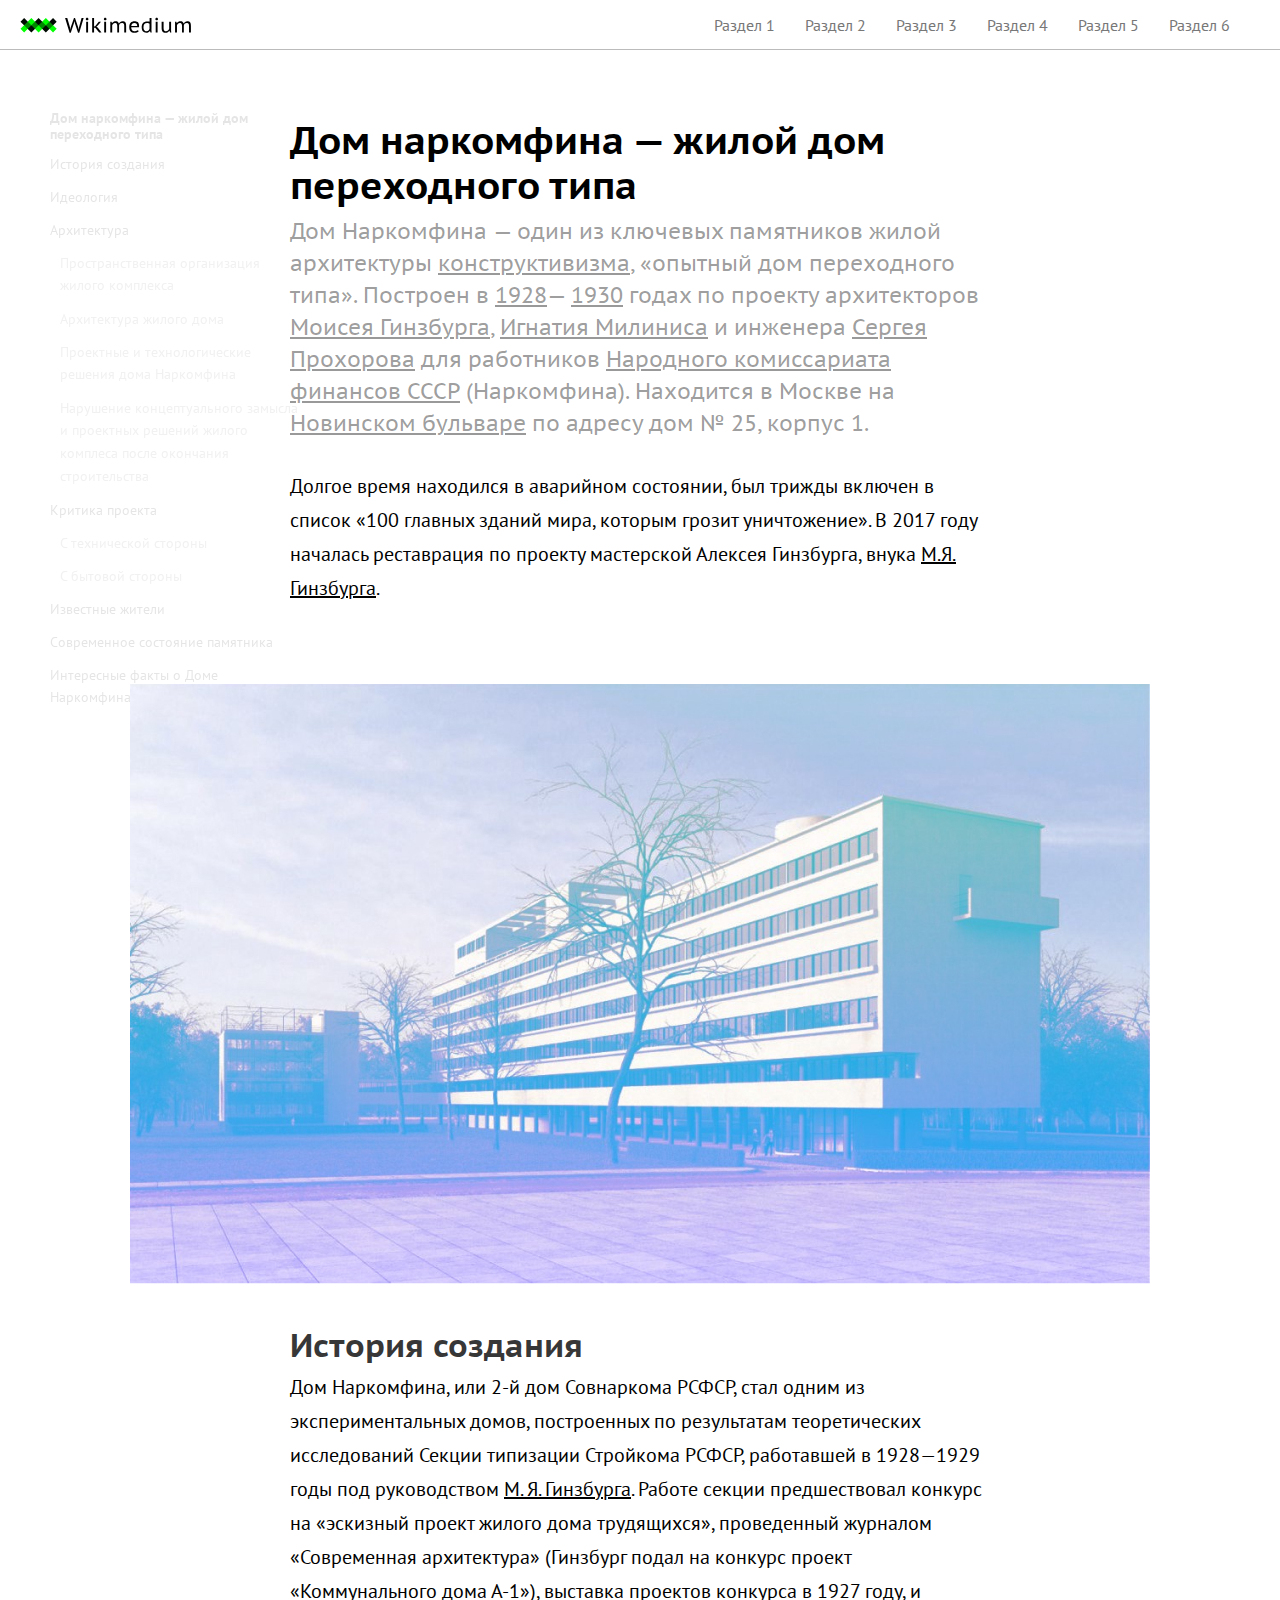
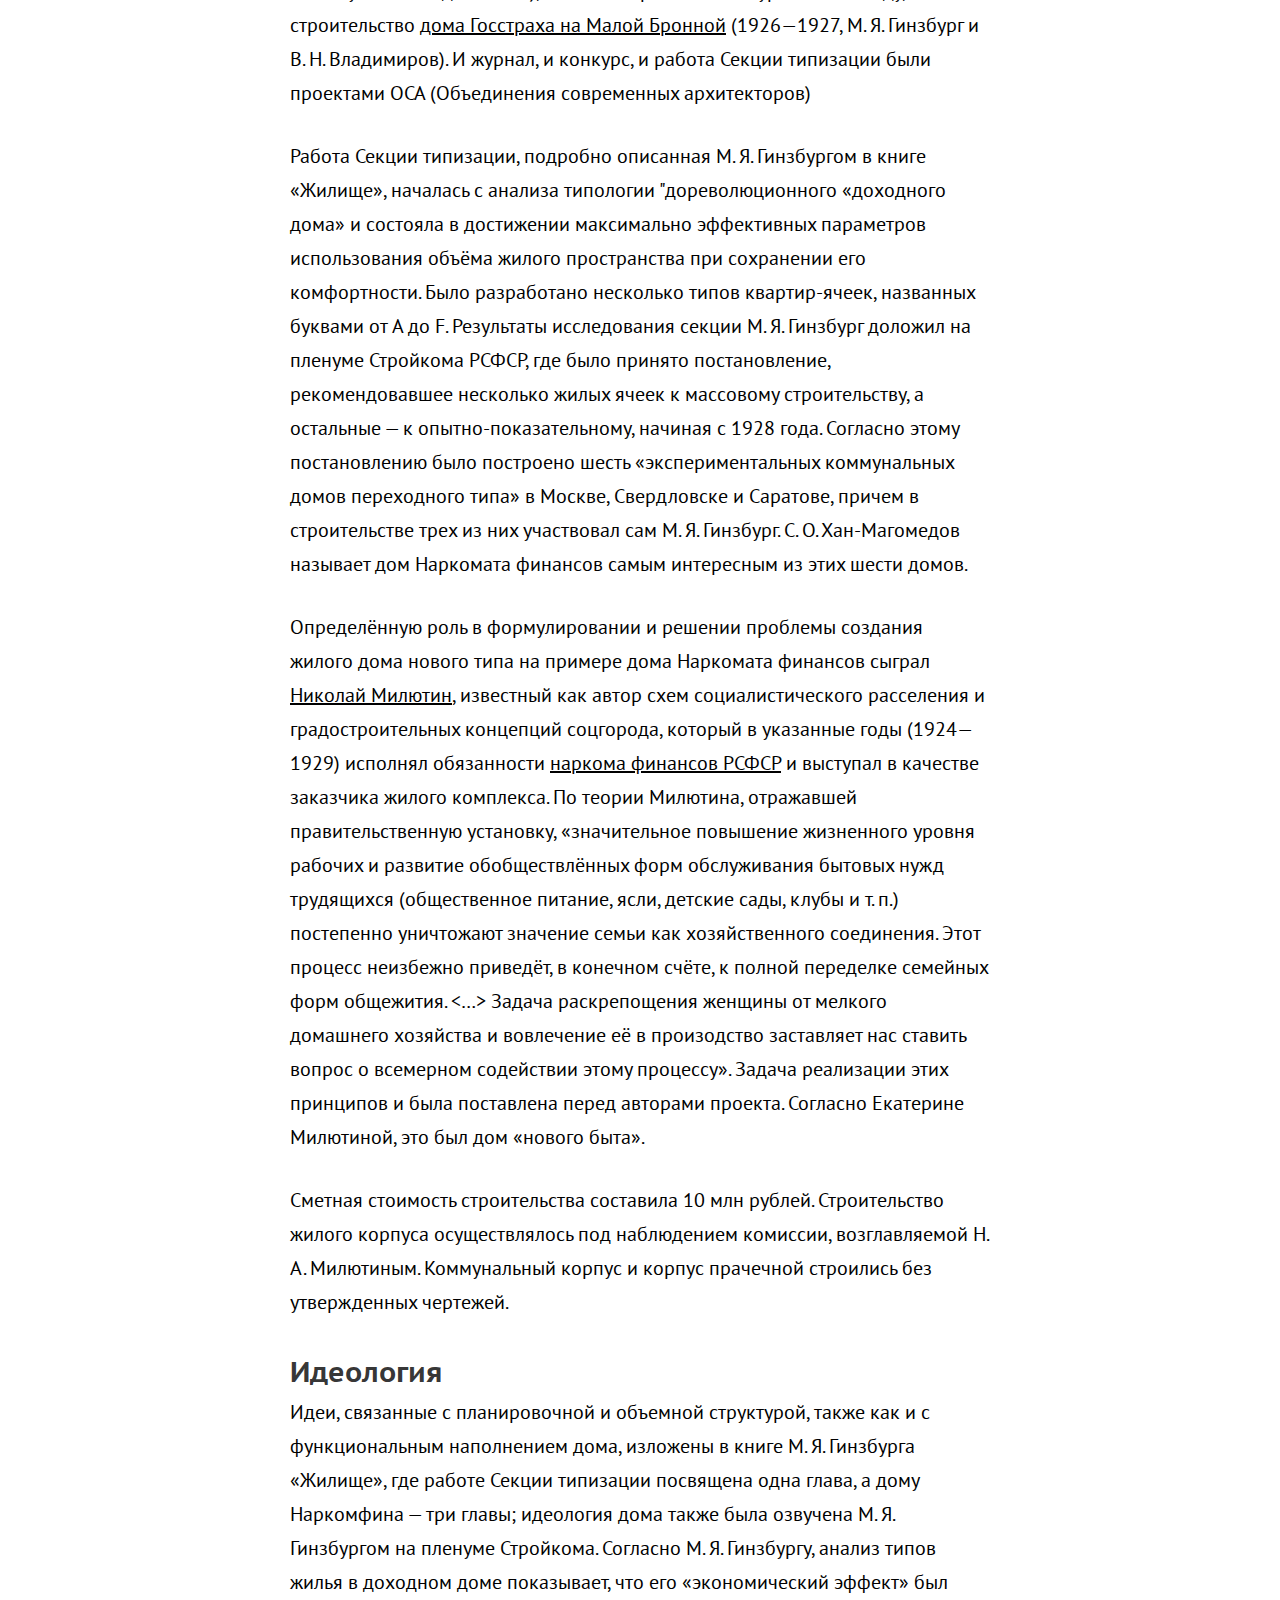
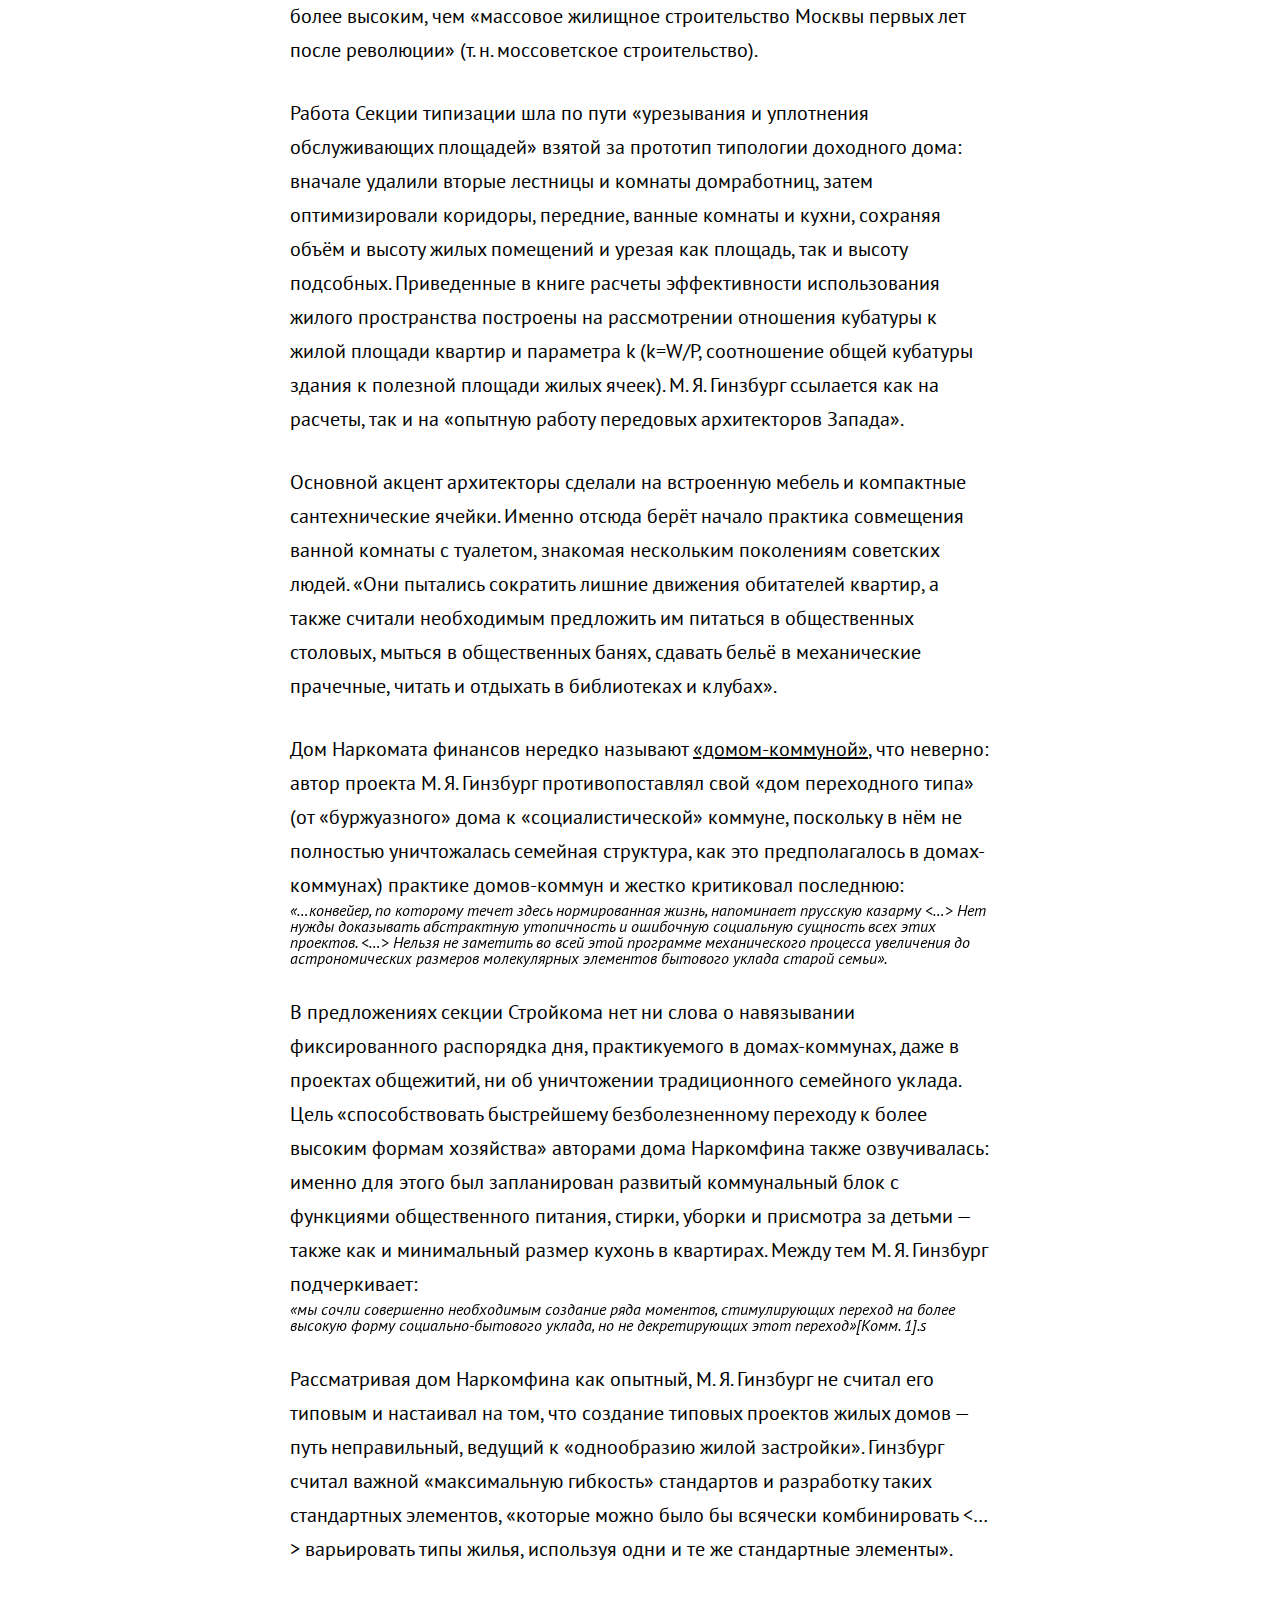
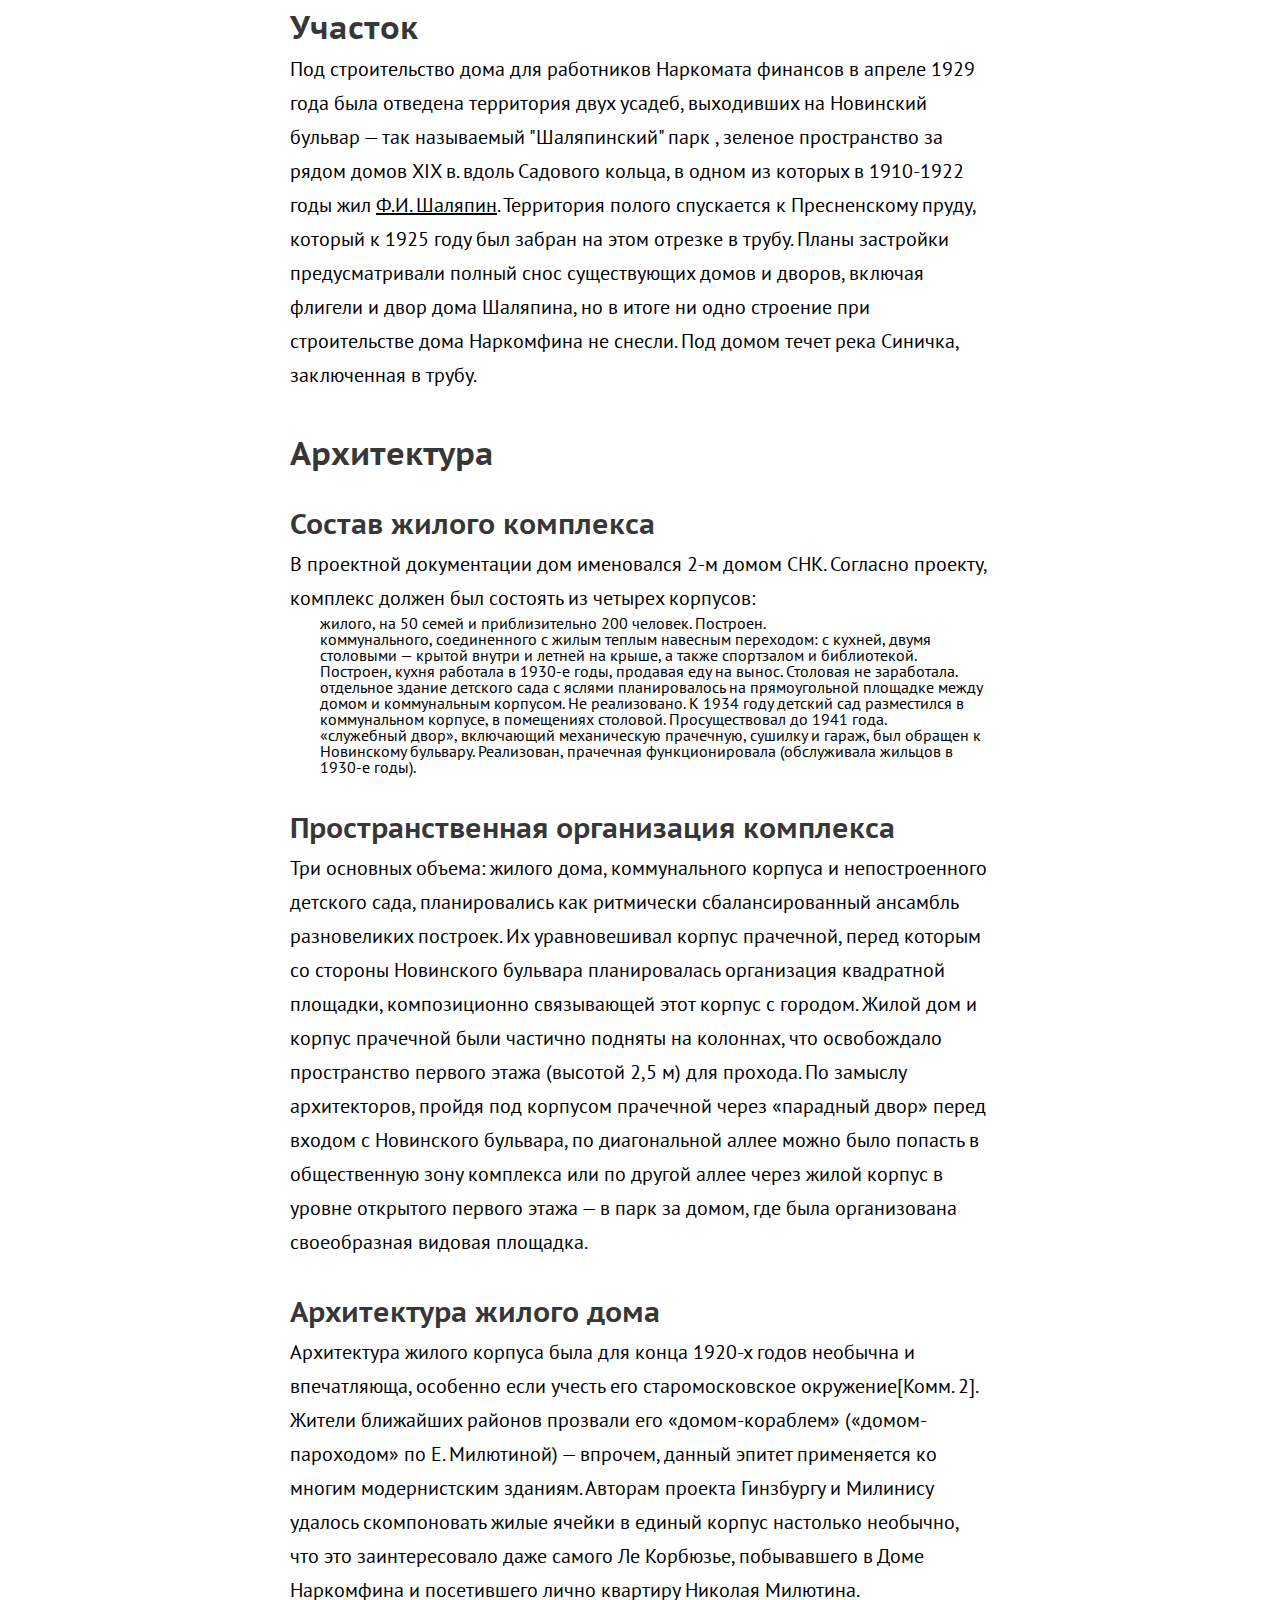
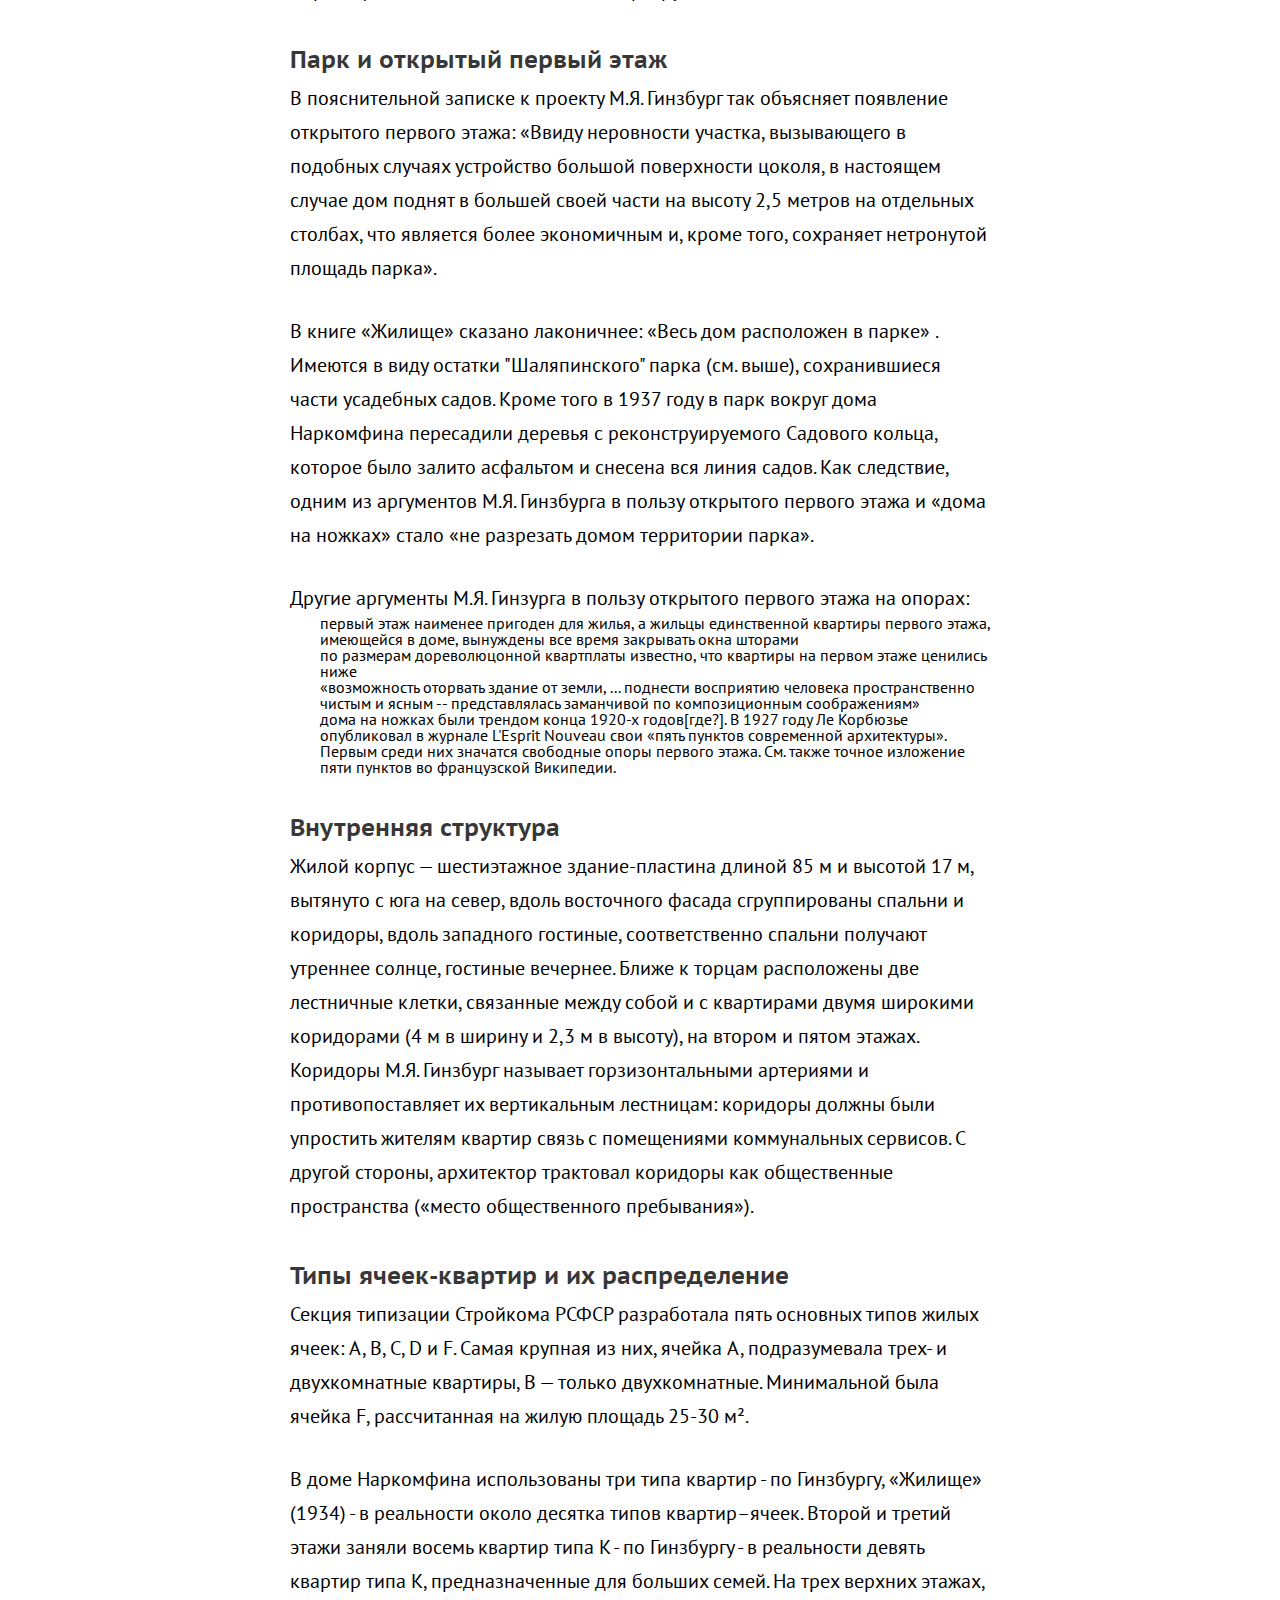
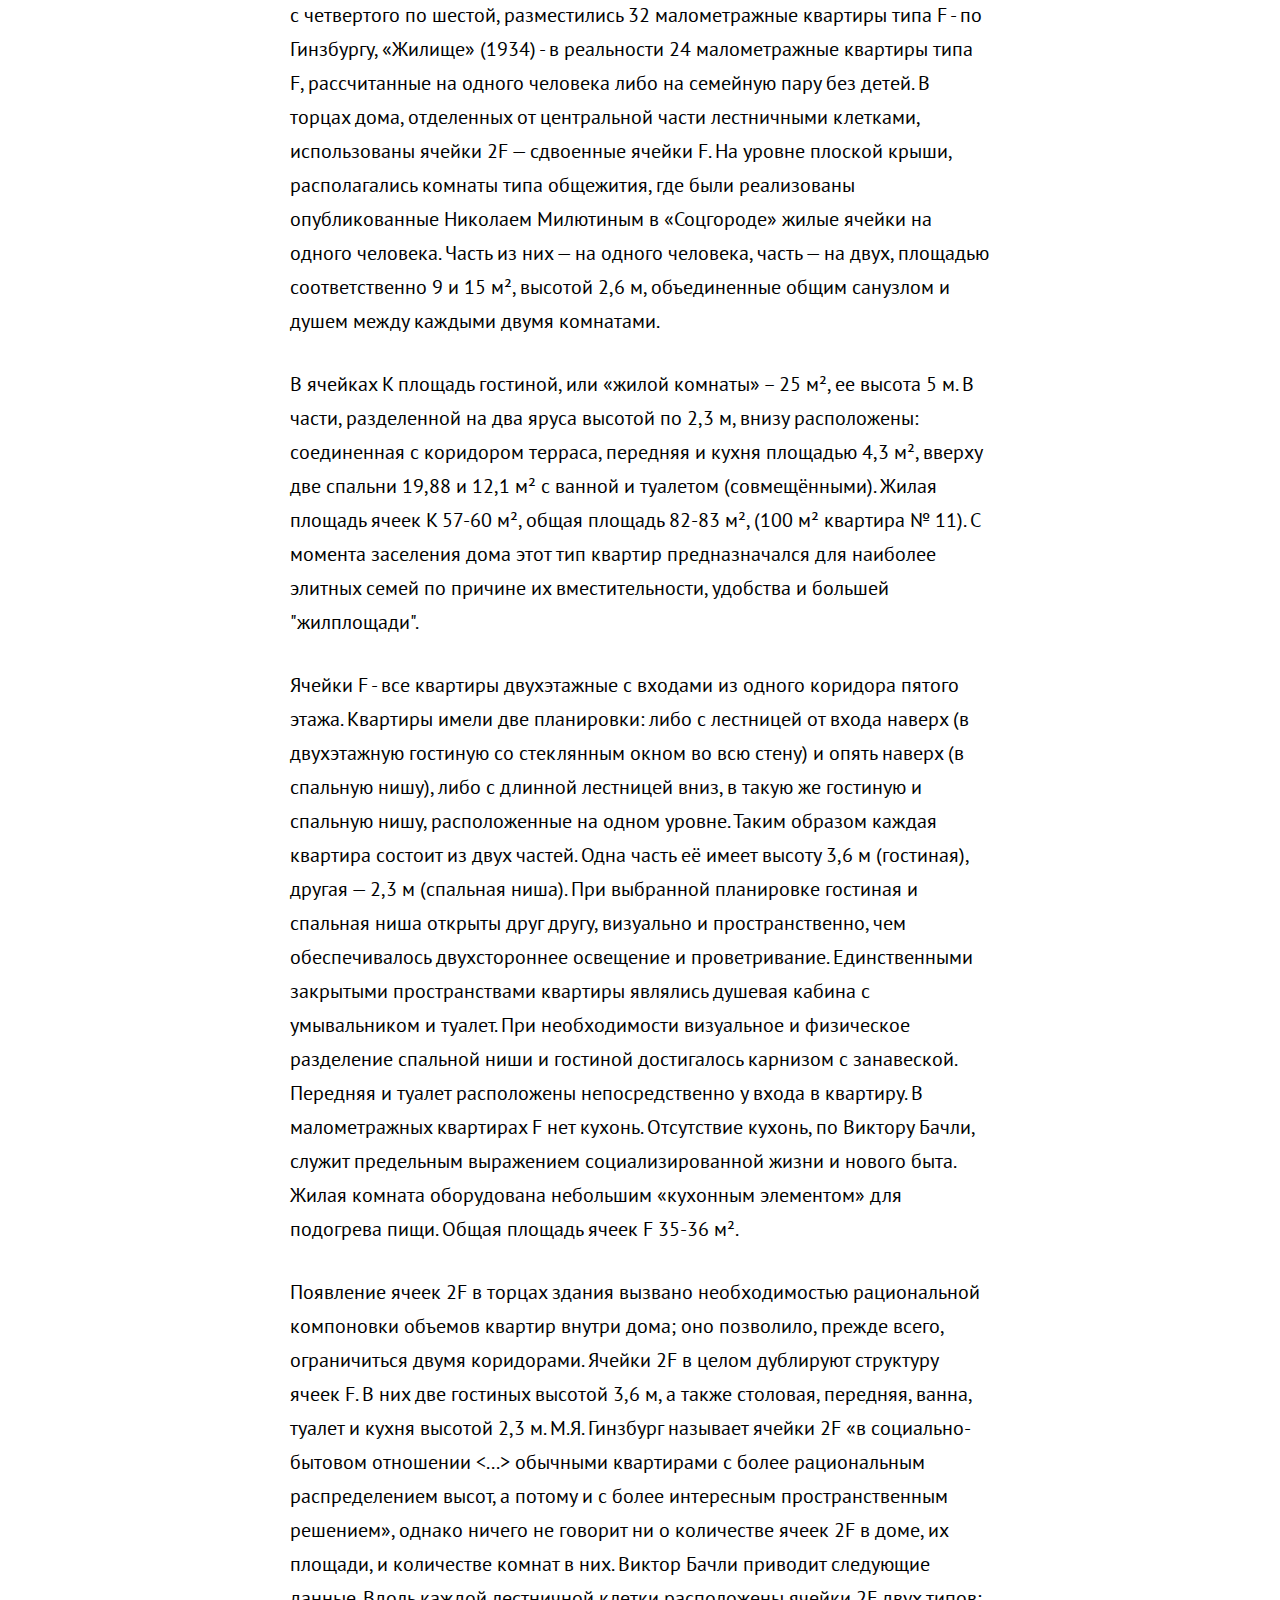
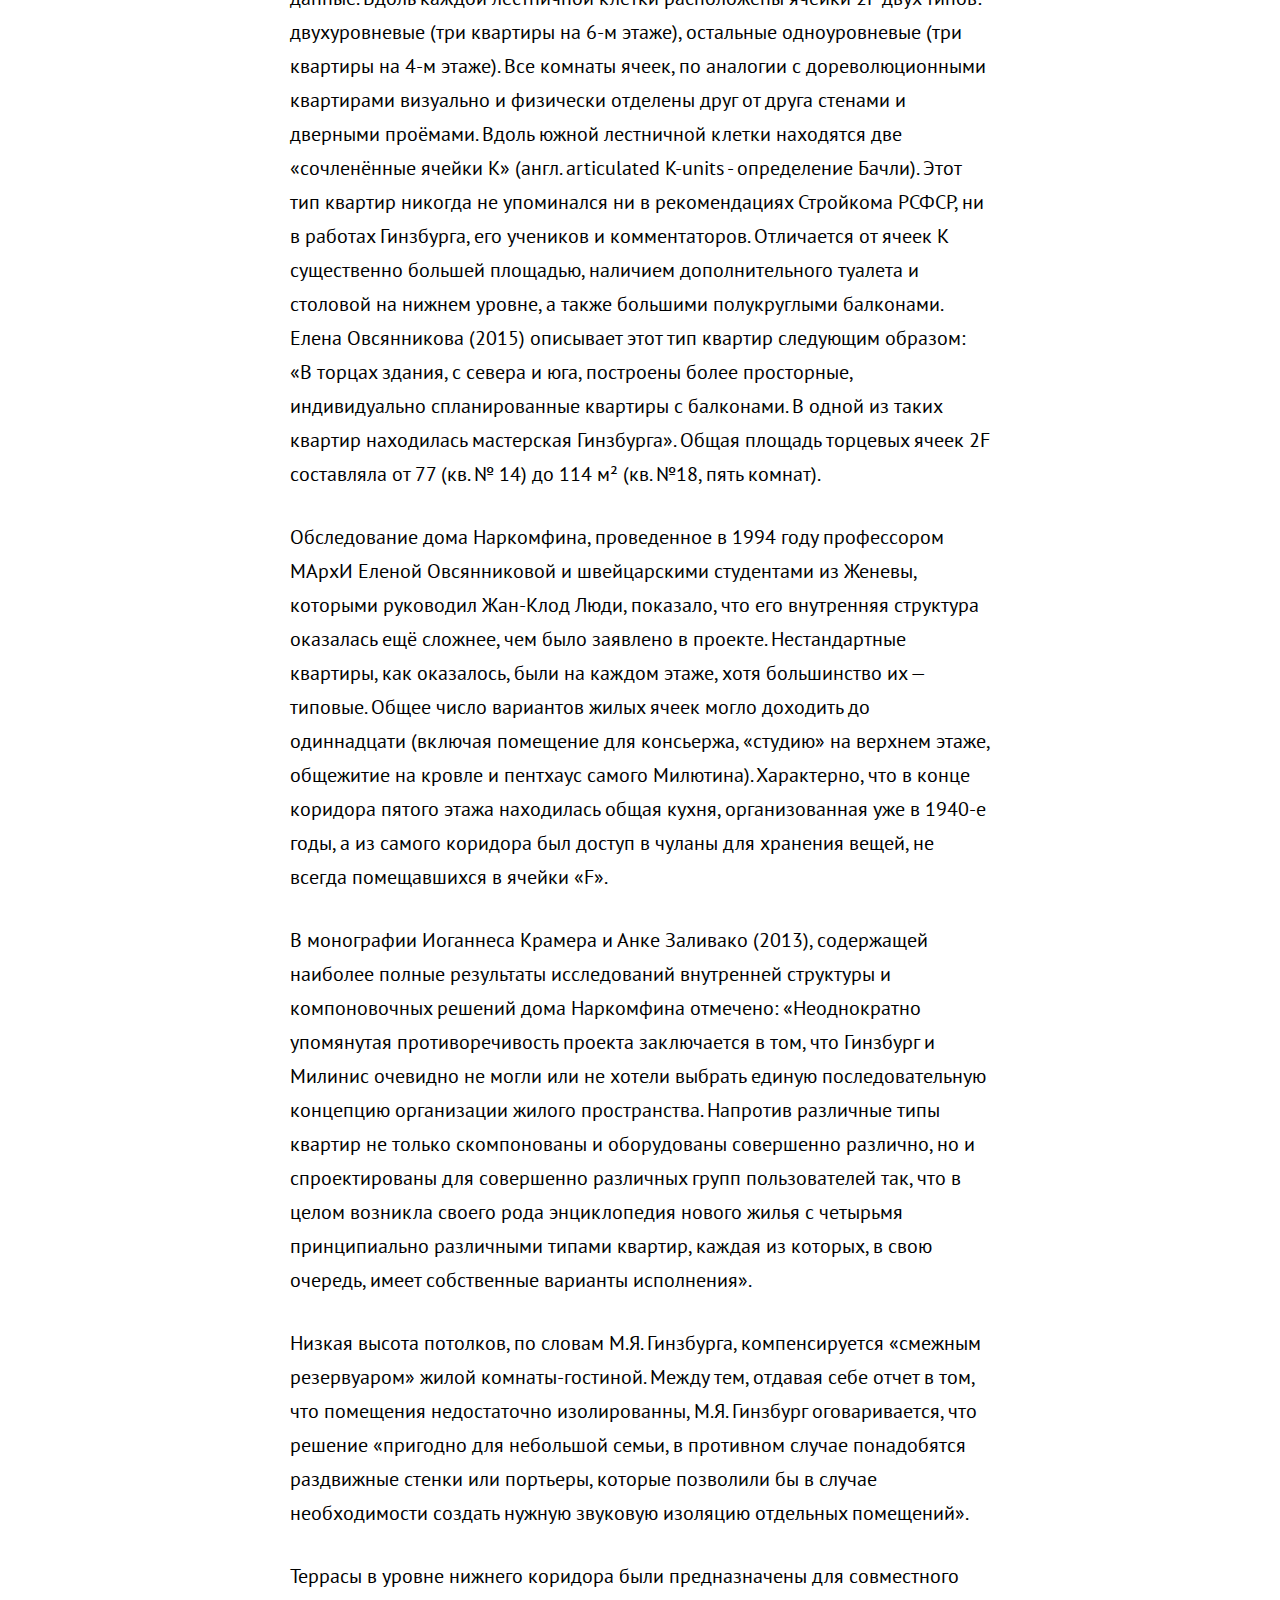
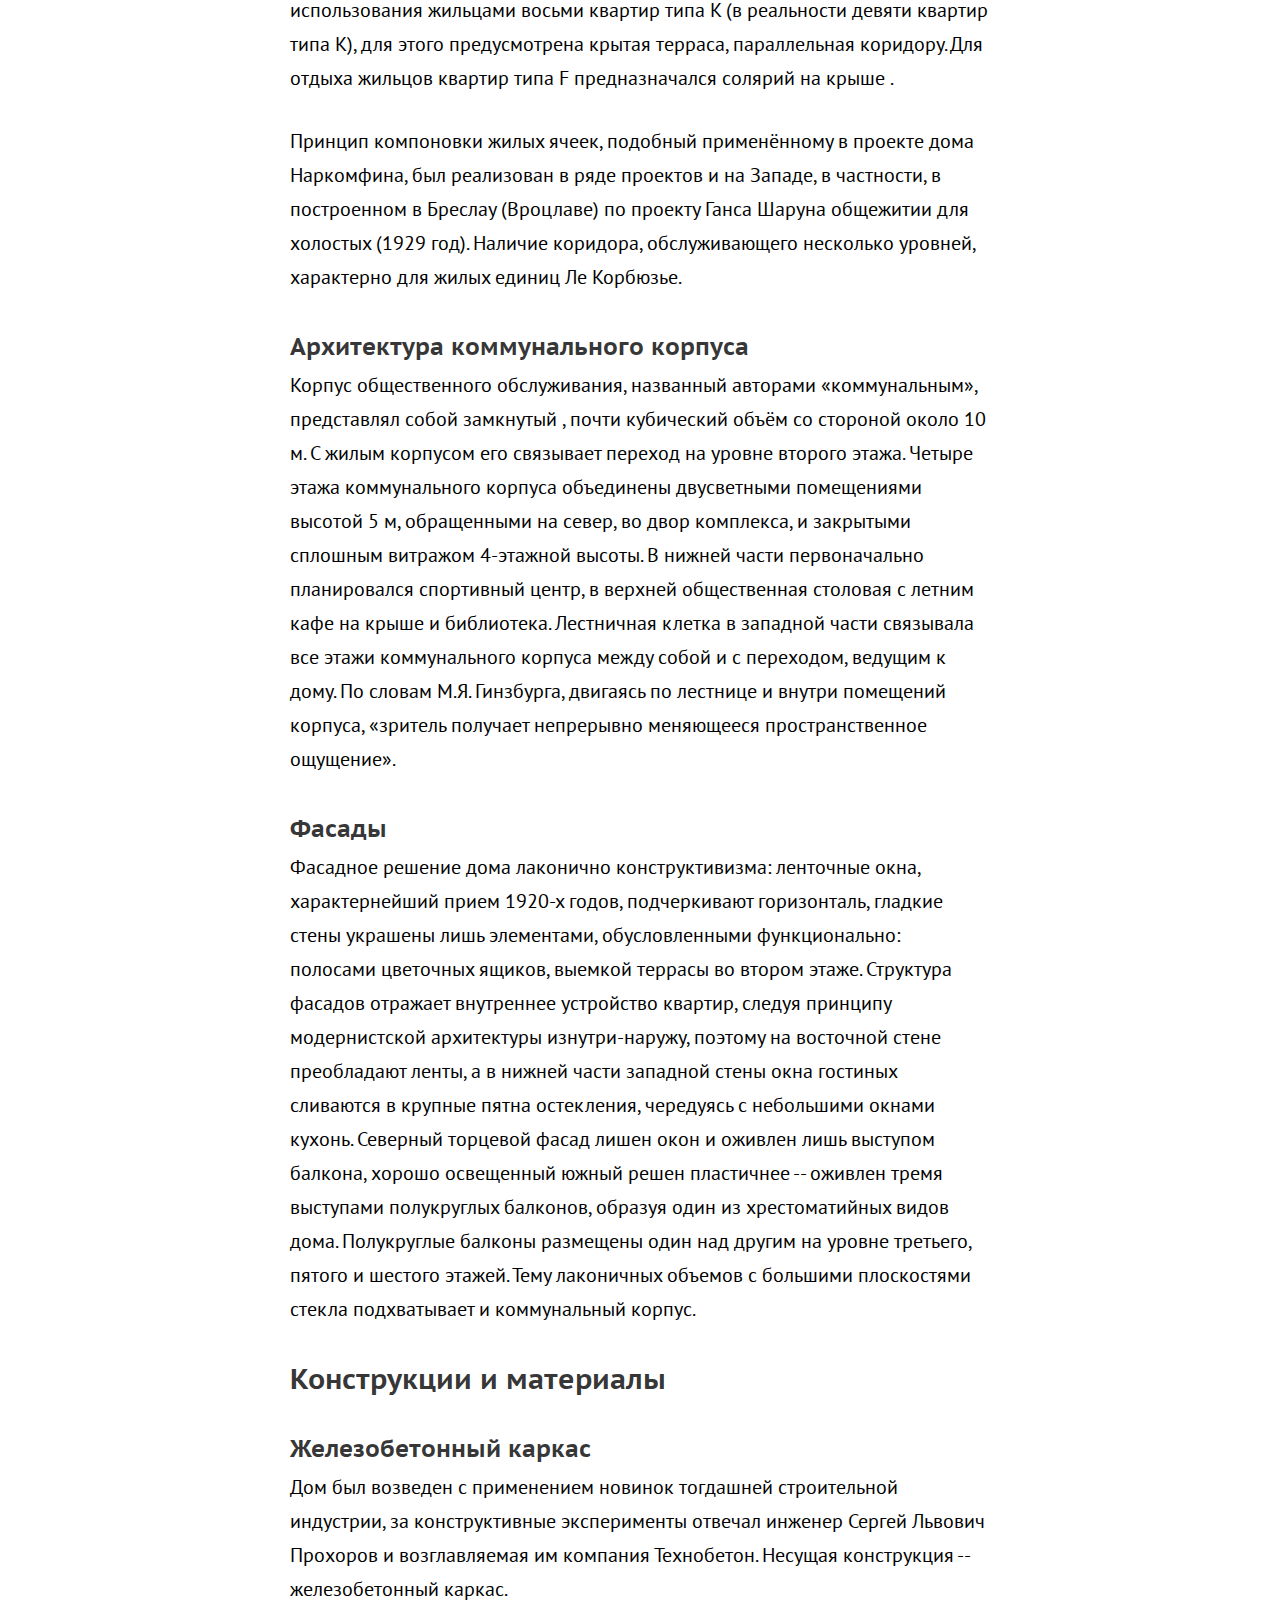
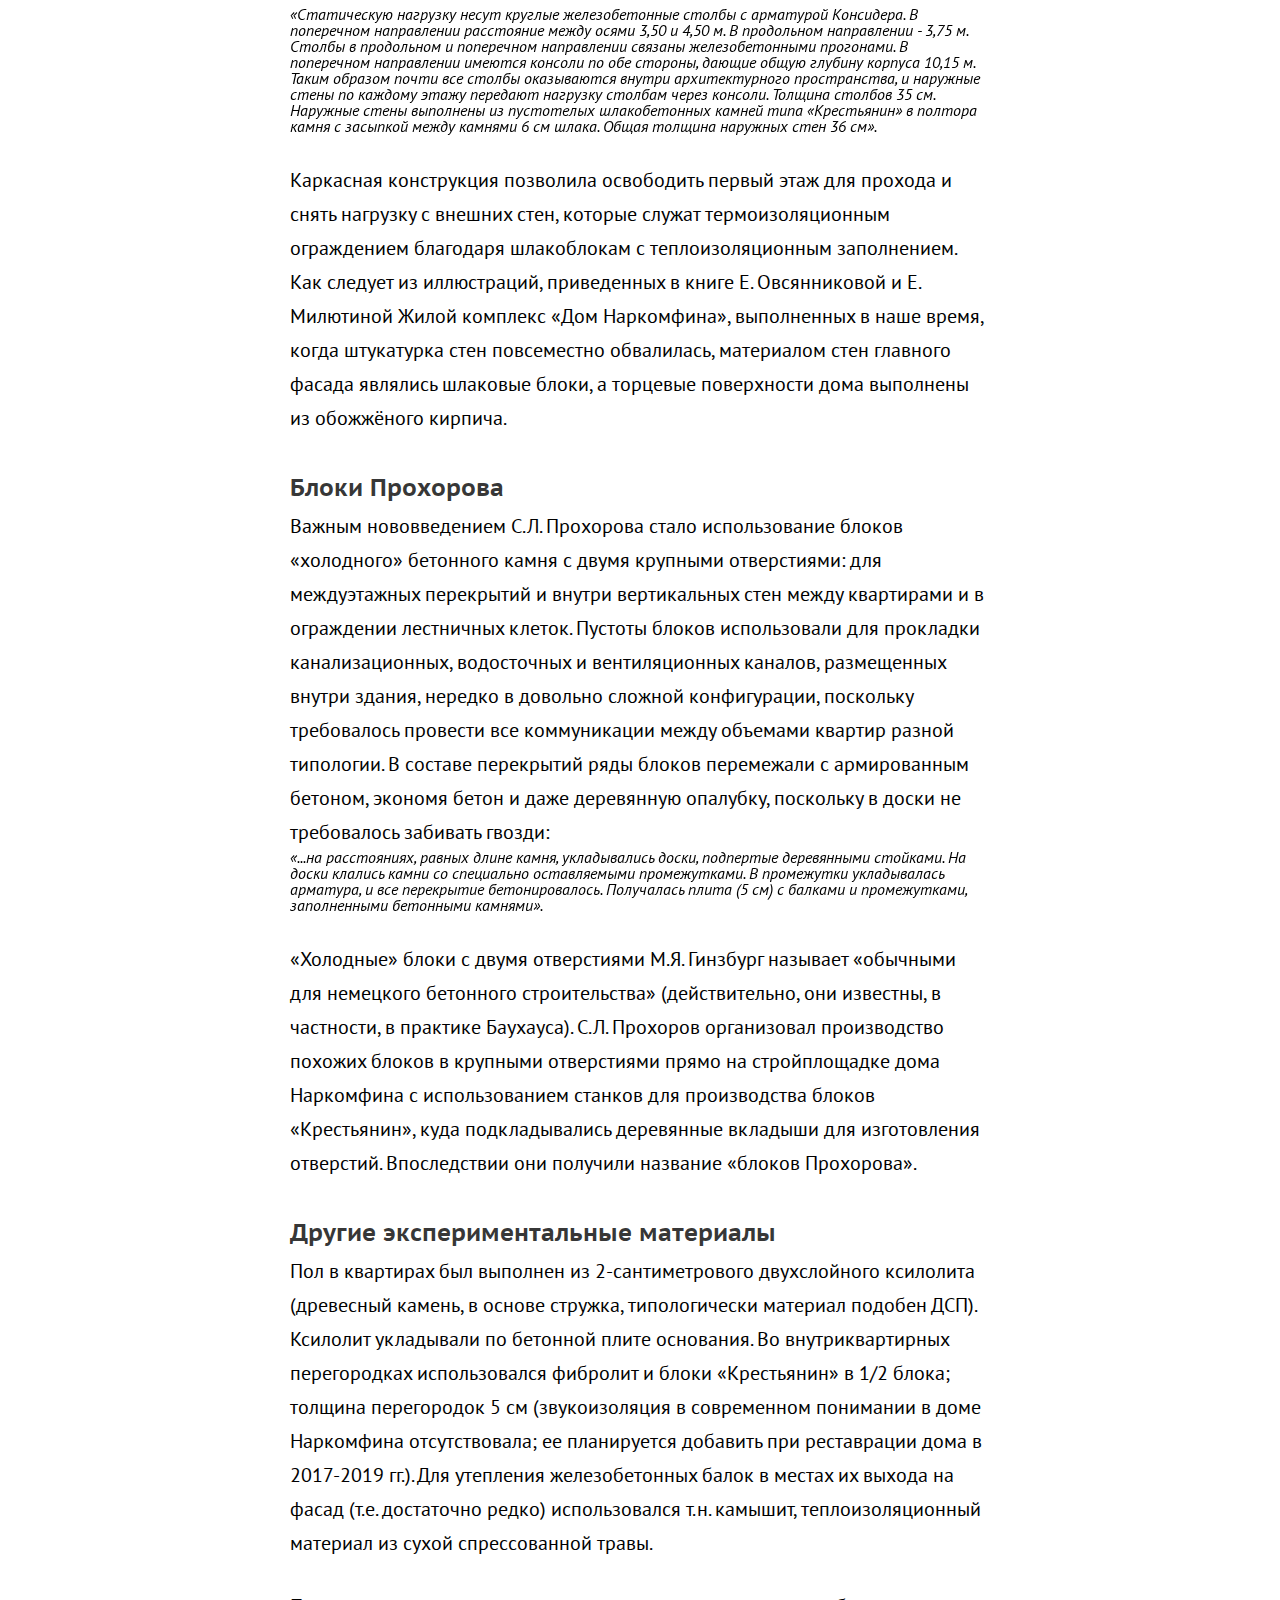
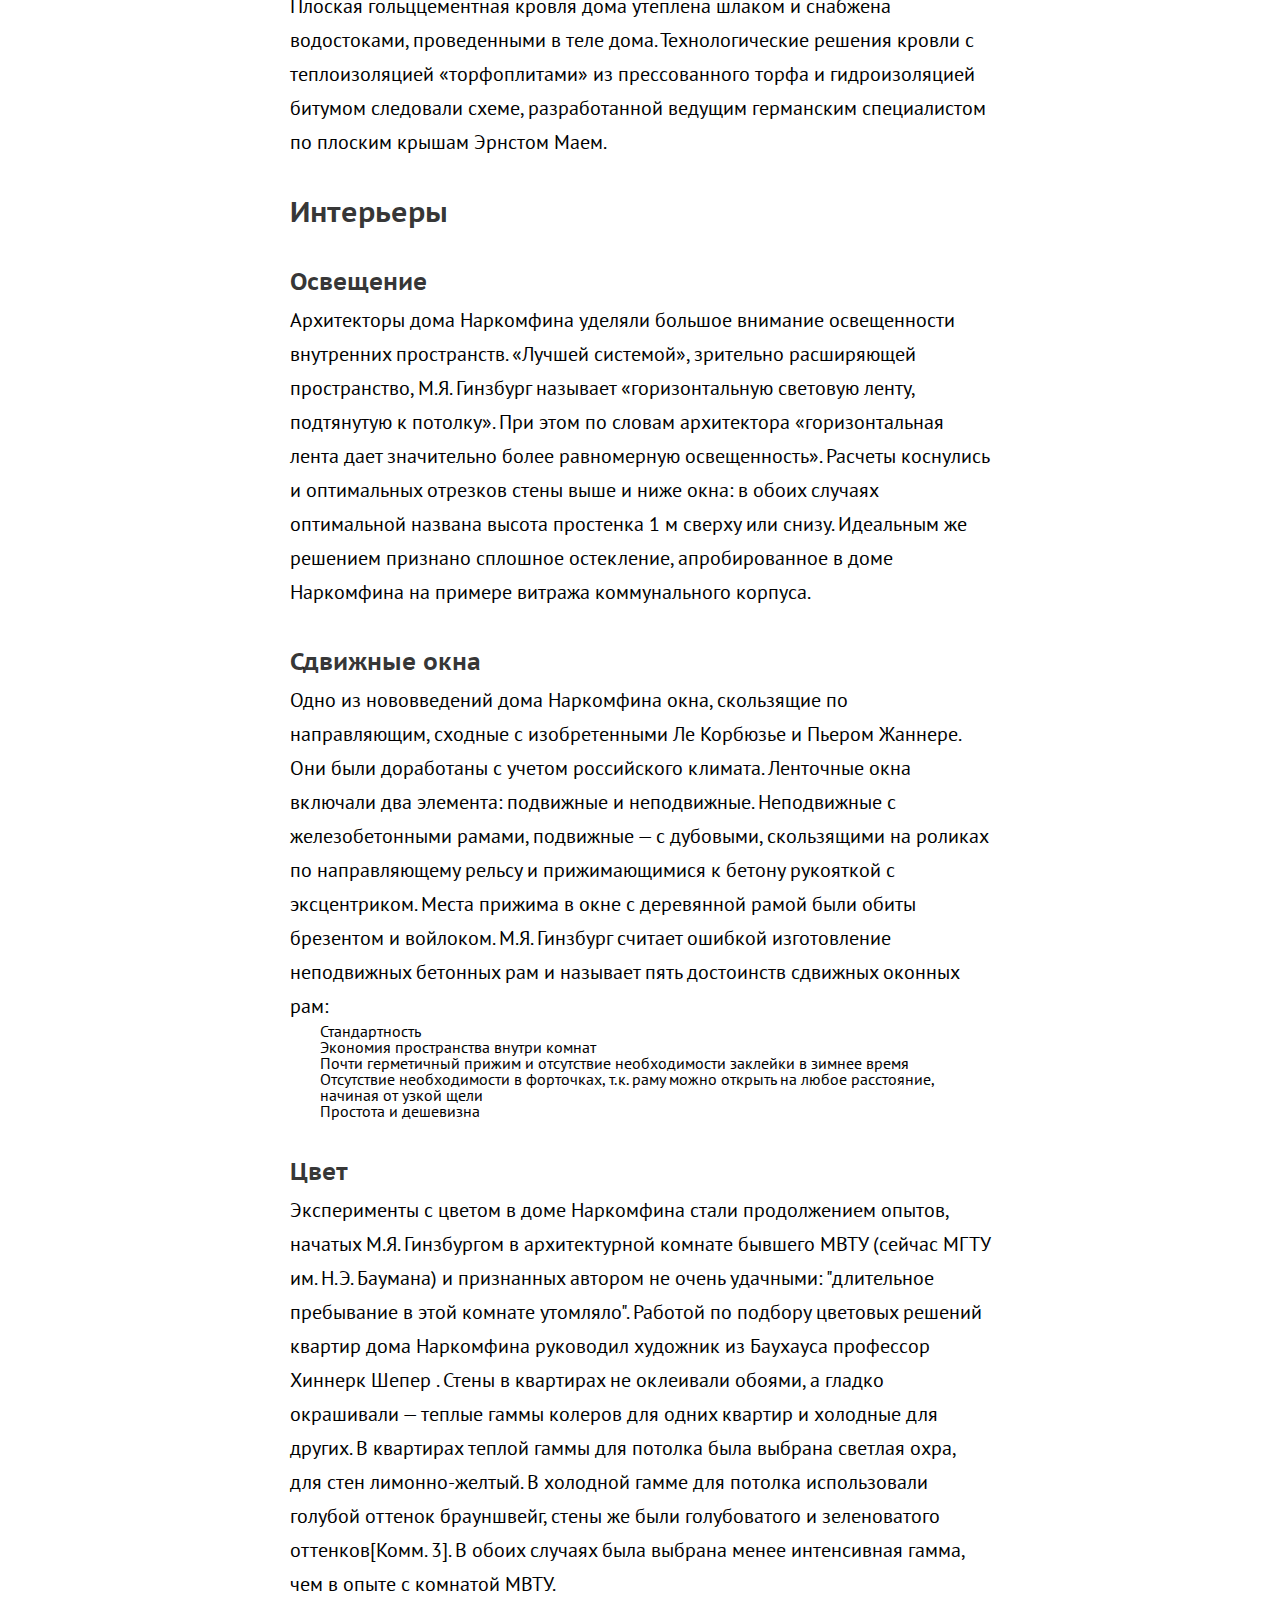
==== commit 1c82327f: "update" ====
--- a/index.html
+++ b/index.html
@@ -16,8 +16,8 @@
 			$(this).on('click', function(e) {
 				e.preventDefault();
 				var scrollTo = $(this).attr('href');
-				var whitespace = scrollTo == '#s1' ? 70 : 30;
-				$('html,body').animate({ scrollTop: $(scrollTo).offset().top - whitespace }, 1000);
+				var whitespace = scrollTo == '#1_0' ? 70 : 30;
+				$('html,body').animate({scrollTop: $(scrollTo).offset().top - whitespace }, 1000);
 			});
 		});
 	});
@@ -34,29 +34,10 @@
 			<a href="#">Раздел 6</a>
 		</div>
 	</div>
-<article class="">
-	<div class="main-container">
-		<h1>Дом наркомфина — жилой дом переходного типа</h1>
-		<p class="main-explanation">
-			<strong>Дом Наркомфина</strong> — один из ключевых памятников жилой архитектуры
-			<a href="https://ru.wikipedia.org/wiki/%D0%9A%D0%BE%D0%BD%D1%81%D1%82%D1%80%D1%83%D0%BA%D1%82%D0%B8%D0%B2%D0%B8%D0%B7%D0%BC_(%D0%B8%D1%81%D0%BA%D1%83%D1%81%D1%81%D1%82%D0%B2%D0%BE)" title="Конструктивизм (искусство)">конструктивизма</a>, «опытный дом переходного типа». Построен в
-			<a href="https://ru.wikipedia.org/wiki/1928_%D0%B3%D0%BE%D0%B4">1928</a>—
-			<a href="https://ru.wikipedia.org/wiki/1930_%D0%B3%D0%BE%D0%B4">1930</a> годах по проекту архитекторов
-			<a href="https://ru.wikipedia.org/wiki/%D0%93%D0%B8%D0%BD%D0%B7%D0%B1%D1%83%D1%80%D0%B3,_%D0%9C%D0%BE%D0%B8%D1%81%D0%B5%D0%B9_%D0%AF%D0%BA%D0%BE%D0%B2%D0%BB%D0%B5%D0%B2%D0%B8%D1%87">Моисея Гинзбурга</a>,
-			<a href="https://ru.wikipedia.org/wiki/%D0%9C%D0%B8%D0%BB%D0%B8%D0%BD%D0%B8%D1%81,_%D0%98%D0%B3%D0%BD%D0%B0%D1%82%D0%B8%D0%B9_%D0%A4%D1%80%D0%B0%D0%BD%D1%86%D0%B5%D0%B2%D0%B8%D1%87">Игнатия Милиниса</a> и инженера
-			<a href="https://ru.wikipedia.org/wiki/%D0%9F%D1%80%D0%BE%D1%85%D0%BE%D1%80%D0%BE%D0%B2,_%D0%A1%D0%B5%D1%80%D0%B3%D0%B5%D0%B9_%D0%9B%D1%8C%D0%B2%D0%BE%D0%B2%D0%B8%D1%87">Сергея Прохорова</a> для работников
-			<a href="https://ru.wikipedia.org/wiki/%D0%9D%D0%B0%D1%80%D0%BE%D0%B4%D0%BD%D1%8B%D0%B9_%D0%BA%D0%BE%D0%BC%D0%B8%D1%81%D1%81%D0%B0%D1%80%D0%B8%D0%B0%D1%82_%D1%84%D0%B8%D0%BD%D0%B0%D0%BD%D1%81%D0%BE%D0%B2_%D0%A1%D0%A1%D0%A1%D0%A0">Народного комиссариата финансов СССР</a> (Наркомфина). Находится в Москве на
-			<a href="https://ru.wikipedia.org/wiki/%D0%9D%D0%BE%D0%B2%D0%B8%D0%BD%D1%81%D0%BA%D0%B8%D0%B9_%D0%B1%D1%83%D0%BB%D1%8C%D0%B2%D0%B0%D1%80">Новинском бульваре</a> по адресу дом № 25, корпус 1.
-		</p>
-		<p>
-			Долгое время находился в аварийном состоянии, был трижды включен в список «100 главных зданий мира, которым грозит уничтожение». В 2017 году началась реставрация по проекту мастерской Алексея Гинзбурга, внука
-			<a href="https://ru.wikipedia.org/wiki/%D0%93%D0%B8%D0%BD%D0%B7%D0%B1%D1%83%D1%80%D0%B3,_%D0%9C%D0%BE%D0%B8%D1%81%D0%B5%D0%B9_%D0%AF%D0%BA%D0%BE%D0%B2%D0%BB%D0%B5%D0%B2%D0%B8%D1%87">М.Я. Гинзбурга</a>.
-		</p>
-	</div>
-	<img src="images/Снимок.png" alt="">
 	<nav class="sidebar">
-		<p>Дом наркомфина — жилой дом переходного типа</p>
+
 		<ul>
+			<p><a href="#1_0">Дом наркомфина — жилой дом переходного типа</a></p>
 			<li><a href="#1_1">История создания</a></li>
 			<li><a href="#1_2">Идеология</a></li>
 			<li><a href="#1_3">Архитектура</a></li>
@@ -76,7 +57,27 @@
 			<li><a href="#1_7">Интересные факты о Доме Наркомфина</a></li>
 		</ul>
 	</nav>
-	<div class="main-container">
+<article class="">
+	<!-- <div class="main-container"> -->
+		<h1 id="1_0">Дом наркомфина — жилой дом переходного типа</h1>
+		<p class="main-explanation">
+			<strong>Дом Наркомфина</strong> — один из ключевых памятников жилой архитектуры
+			<a href="https://ru.wikipedia.org/wiki/%D0%9A%D0%BE%D0%BD%D1%81%D1%82%D1%80%D1%83%D0%BA%D1%82%D0%B8%D0%B2%D0%B8%D0%B7%D0%BC_(%D0%B8%D1%81%D0%BA%D1%83%D1%81%D1%81%D1%82%D0%B2%D0%BE)" title="Конструктивизм (искусство)">конструктивизма</a>, «опытный дом переходного типа». Построен в
+			<a href="https://ru.wikipedia.org/wiki/1928_%D0%B3%D0%BE%D0%B4">1928</a>—
+			<a href="https://ru.wikipedia.org/wiki/1930_%D0%B3%D0%BE%D0%B4">1930</a> годах по проекту архитекторов
+			<a href="https://ru.wikipedia.org/wiki/%D0%93%D0%B8%D0%BD%D0%B7%D0%B1%D1%83%D1%80%D0%B3,_%D0%9C%D0%BE%D0%B8%D1%81%D0%B5%D0%B9_%D0%AF%D0%BA%D0%BE%D0%B2%D0%BB%D0%B5%D0%B2%D0%B8%D1%87">Моисея Гинзбурга</a>,
+			<a href="https://ru.wikipedia.org/wiki/%D0%9C%D0%B8%D0%BB%D0%B8%D0%BD%D0%B8%D1%81,_%D0%98%D0%B3%D0%BD%D0%B0%D1%82%D0%B8%D0%B9_%D0%A4%D1%80%D0%B0%D0%BD%D1%86%D0%B5%D0%B2%D0%B8%D1%87">Игнатия Милиниса</a> и инженера
+			<a href="https://ru.wikipedia.org/wiki/%D0%9F%D1%80%D0%BE%D1%85%D0%BE%D1%80%D0%BE%D0%B2,_%D0%A1%D0%B5%D1%80%D0%B3%D0%B5%D0%B9_%D0%9B%D1%8C%D0%B2%D0%BE%D0%B2%D0%B8%D1%87">Сергея Прохорова</a> для работников
+			<a href="https://ru.wikipedia.org/wiki/%D0%9D%D0%B0%D1%80%D0%BE%D0%B4%D0%BD%D1%8B%D0%B9_%D0%BA%D0%BE%D0%BC%D0%B8%D1%81%D1%81%D0%B0%D1%80%D0%B8%D0%B0%D1%82_%D1%84%D0%B8%D0%BD%D0%B0%D0%BD%D1%81%D0%BE%D0%B2_%D0%A1%D0%A1%D0%A1%D0%A0">Народного комиссариата финансов СССР</a> (Наркомфина). Находится в Москве на
+			<a href="https://ru.wikipedia.org/wiki/%D0%9D%D0%BE%D0%B2%D0%B8%D0%BD%D1%81%D0%BA%D0%B8%D0%B9_%D0%B1%D1%83%D0%BB%D1%8C%D0%B2%D0%B0%D1%80">Новинском бульваре</a> по адресу дом № 25, корпус 1.
+		</p>
+		<p>
+			Долгое время находился в аварийном состоянии, был трижды включен в список «100 главных зданий мира, которым грозит уничтожение». В 2017 году началась реставрация по проекту мастерской Алексея Гинзбурга, внука
+			<a href="https://ru.wikipedia.org/wiki/%D0%93%D0%B8%D0%BD%D0%B7%D0%B1%D1%83%D1%80%D0%B3,_%D0%9C%D0%BE%D0%B8%D1%81%D0%B5%D0%B9_%D0%AF%D0%BA%D0%BE%D0%B2%D0%BB%D0%B5%D0%B2%D0%B8%D1%87">М.Я. Гинзбурга</a>.
+		</p>
+	<!-- </div> -->
+	<img src="images/narkomfin.jpg" alt="">
+
 		<div class="section">
 			<h2 id="1_1">История создания</h2>
 
@@ -305,7 +306,6 @@
 				<li>Конструктивизм в архитектуре Москвы</li>
 			</ul>
 		</div>
-	</div>
 </article>
 </body>
 </html>
--- a/css/style.css
+++ b/css/style.css
@@ -1,5 +1,6 @@
 @import 'reset.css';
 @import url('https://fonts.googleapis.com/css?family=PT+Sans+Caption:400,700|PT+Sans:400,400i,700,700i&amp;subset=cyrillic');
 @import 'layout.css';
+@import "content.css";
 @import "sidebar.css";
 @import "menubar.css";
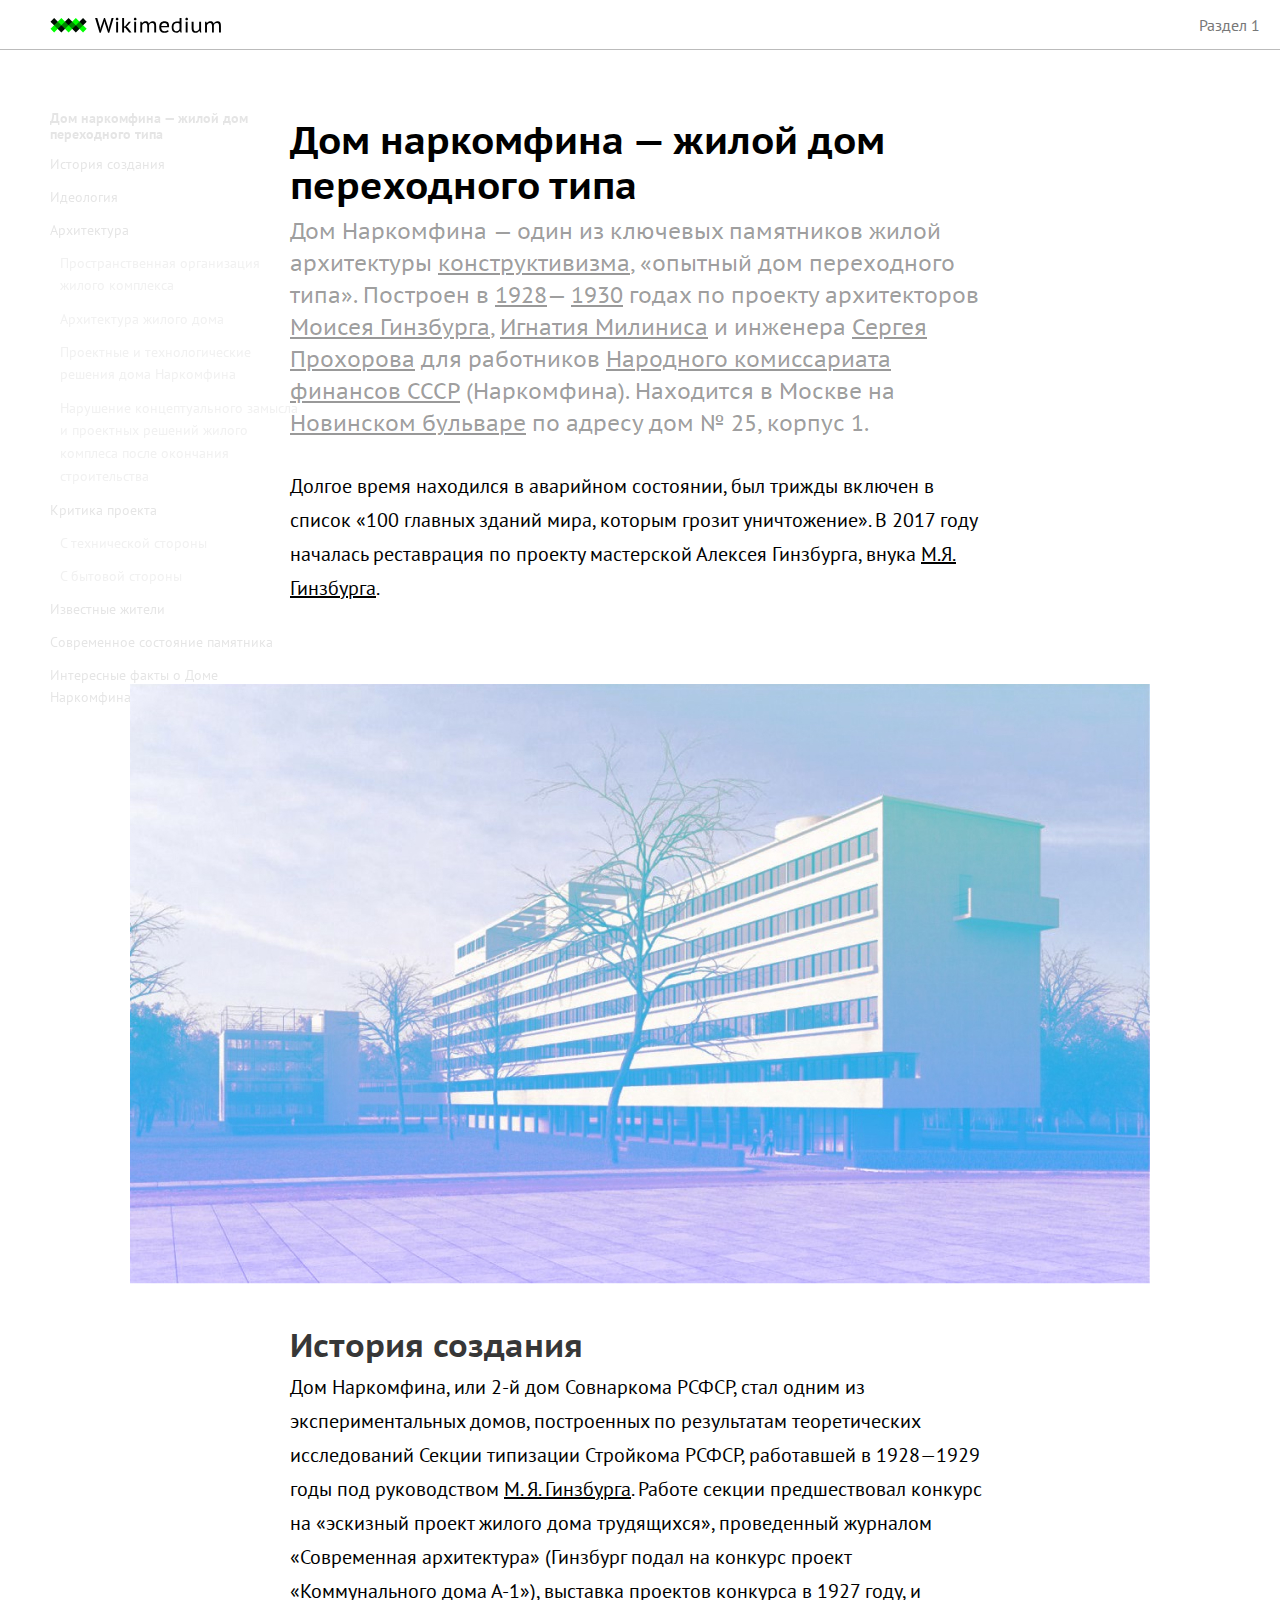
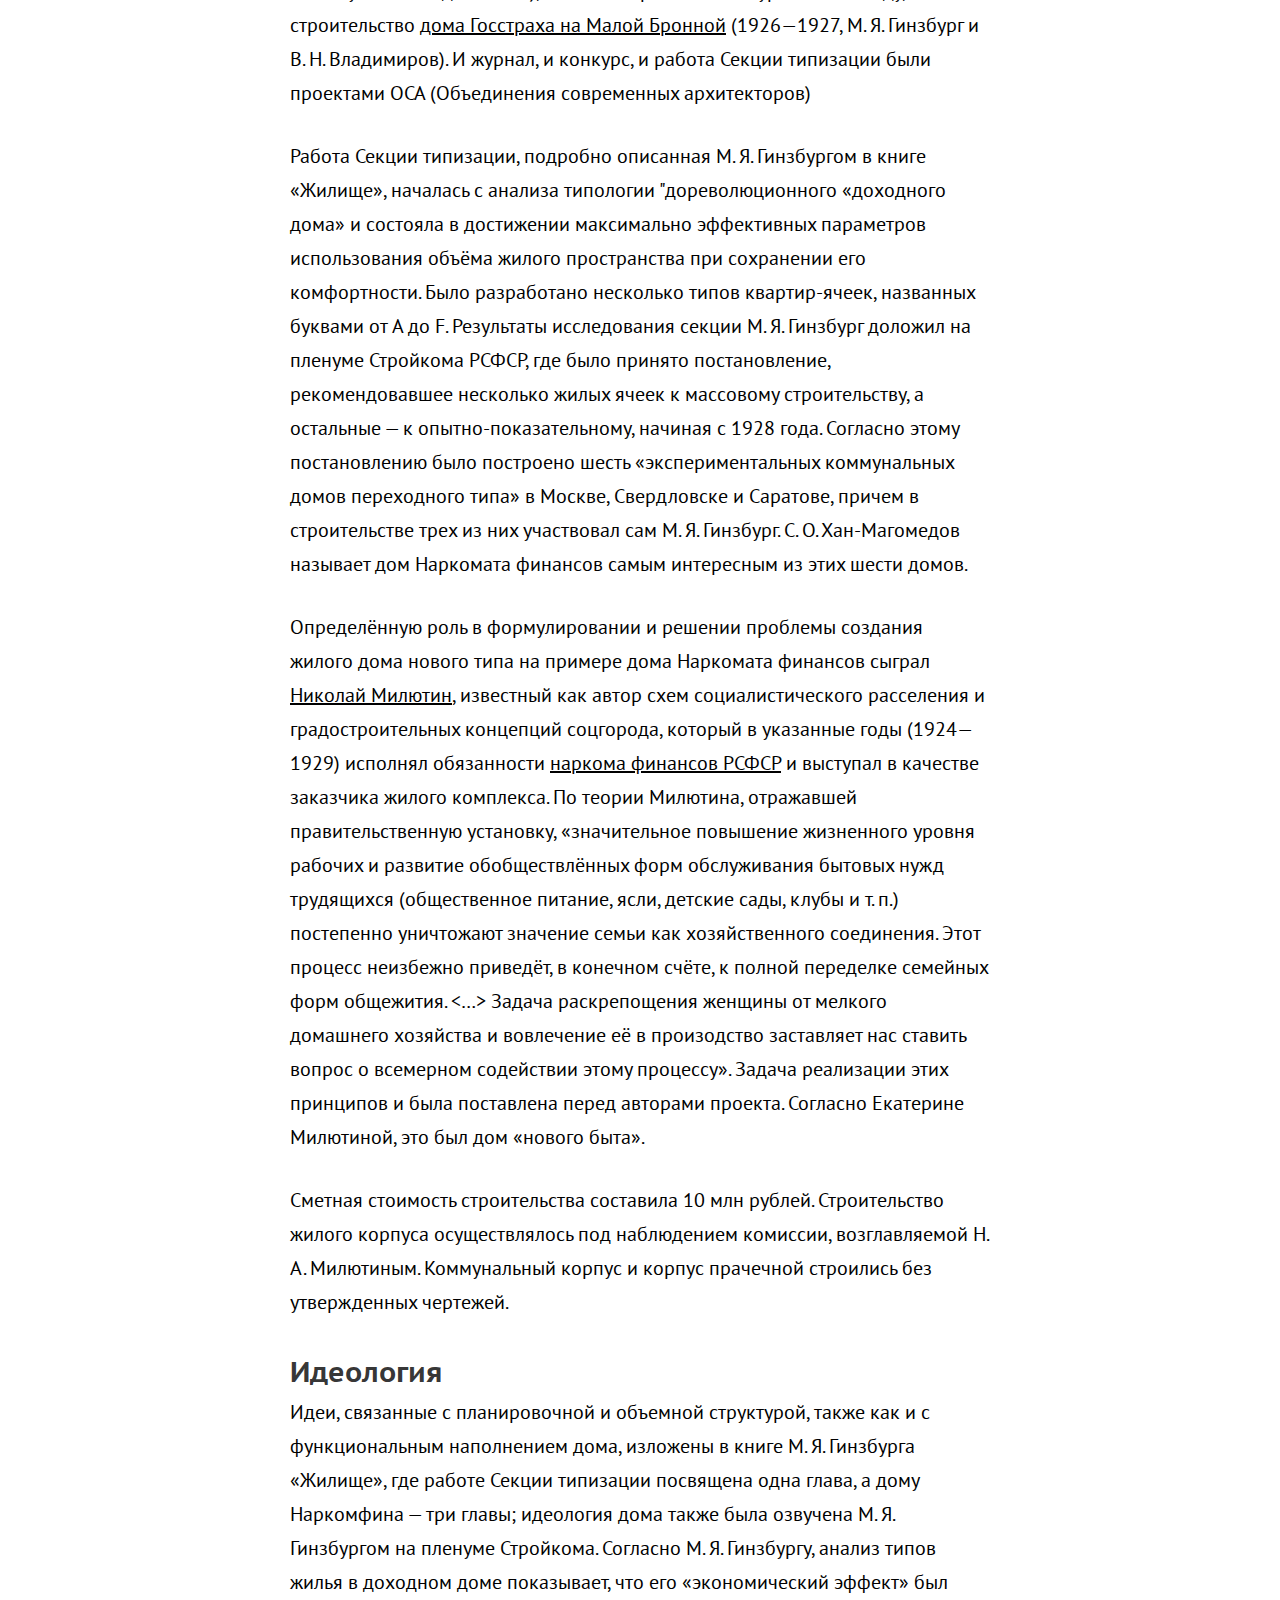
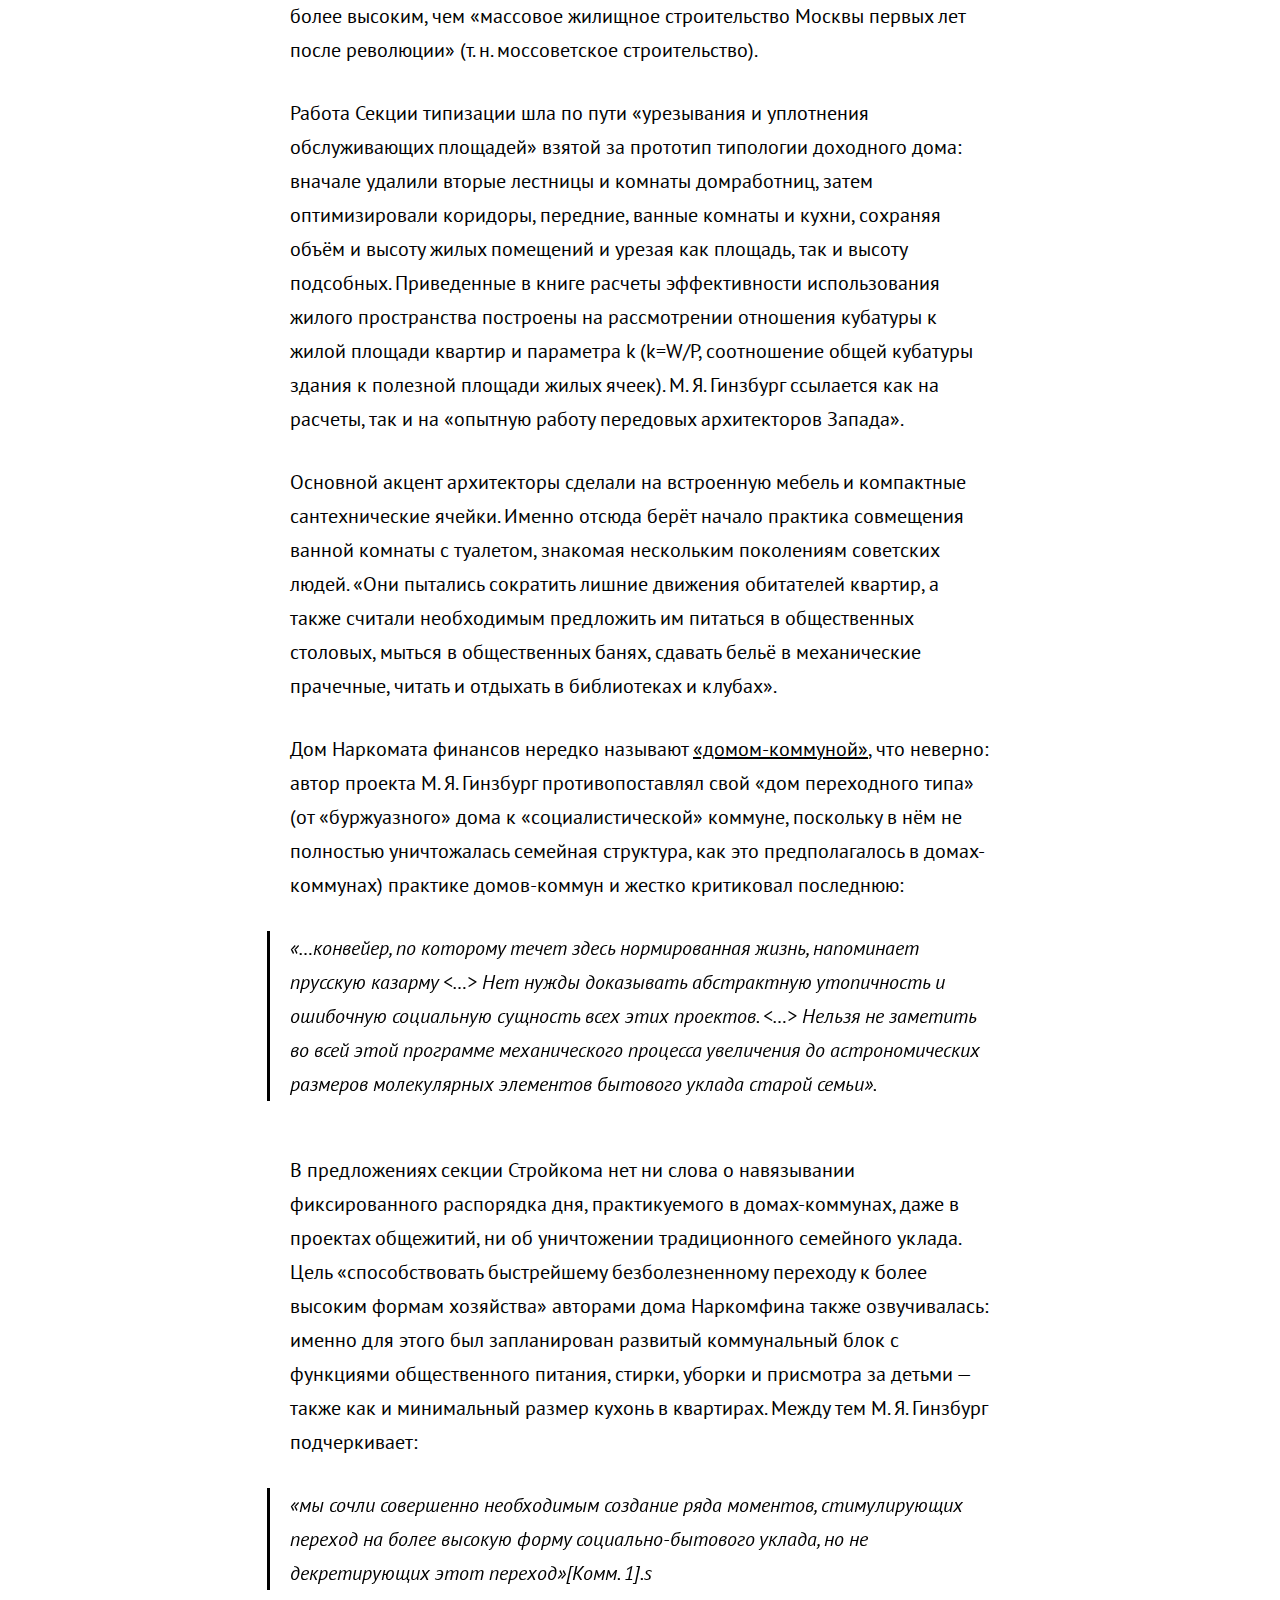
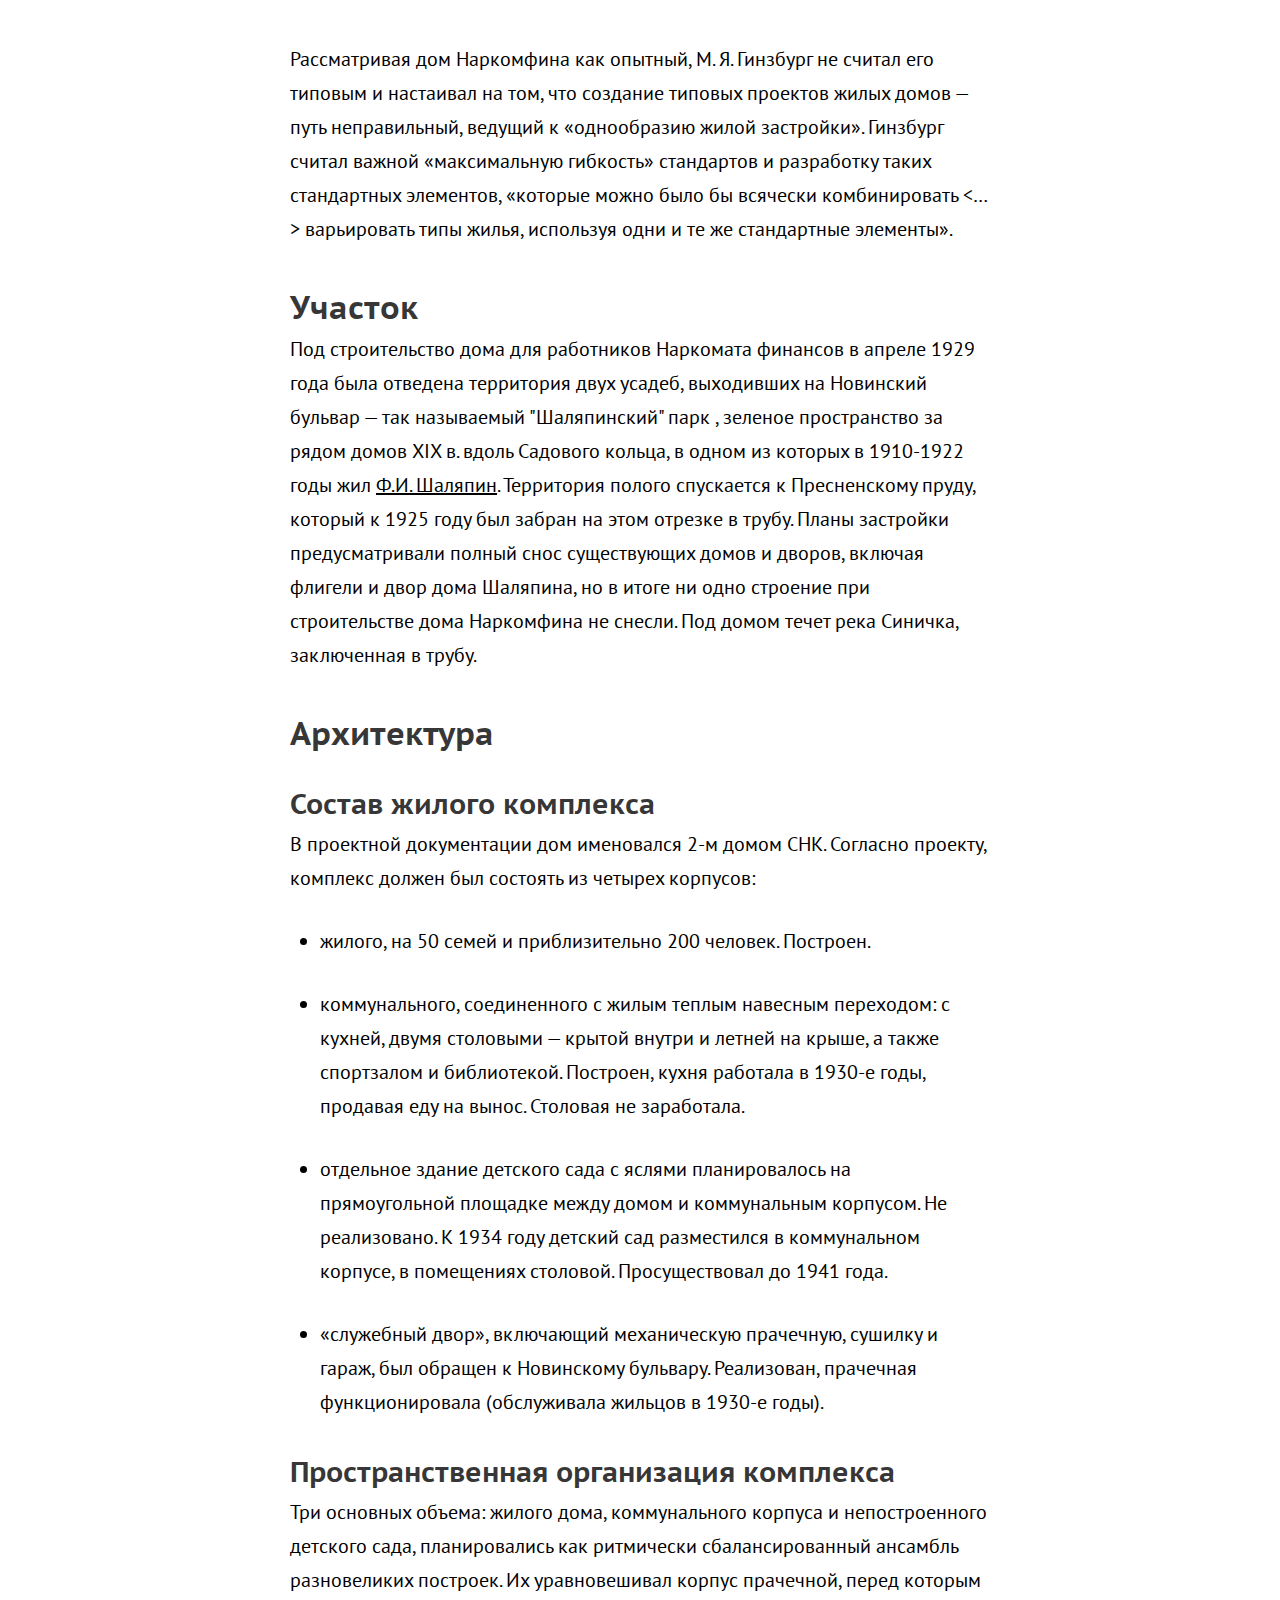
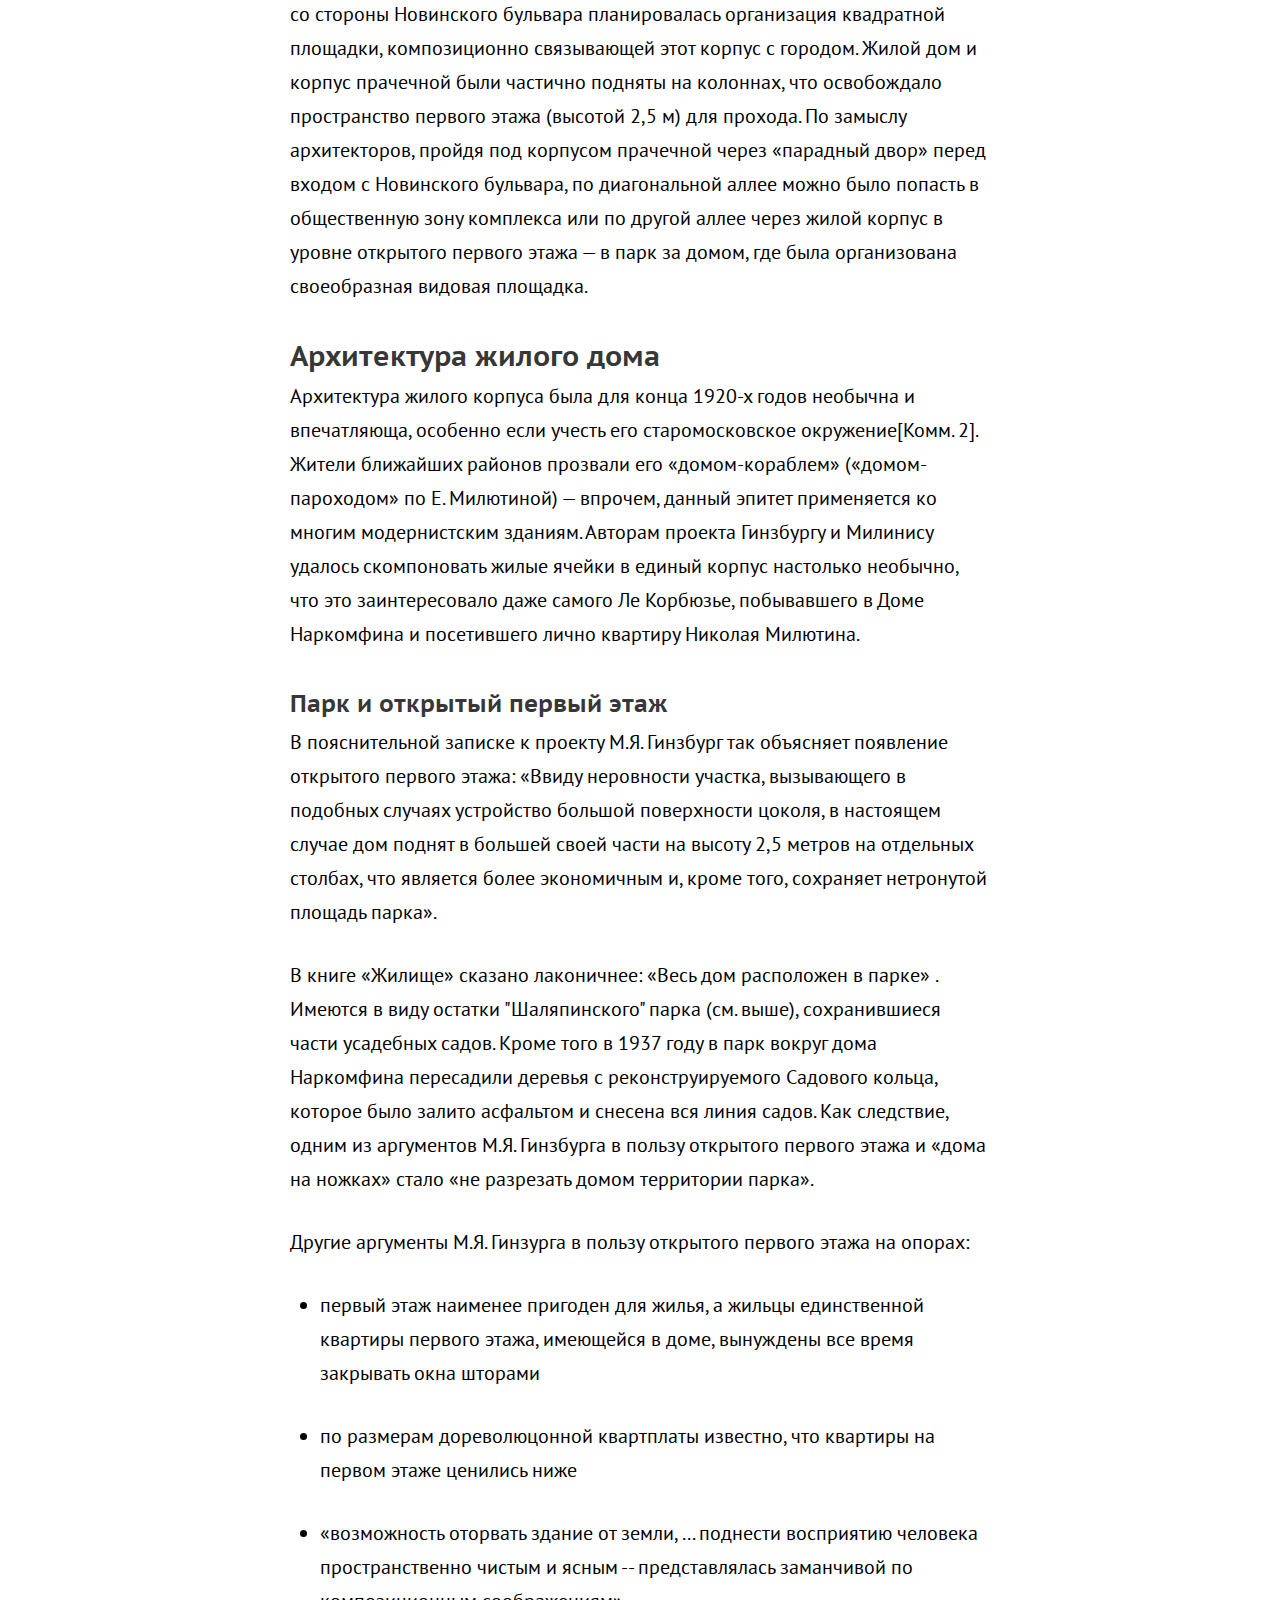
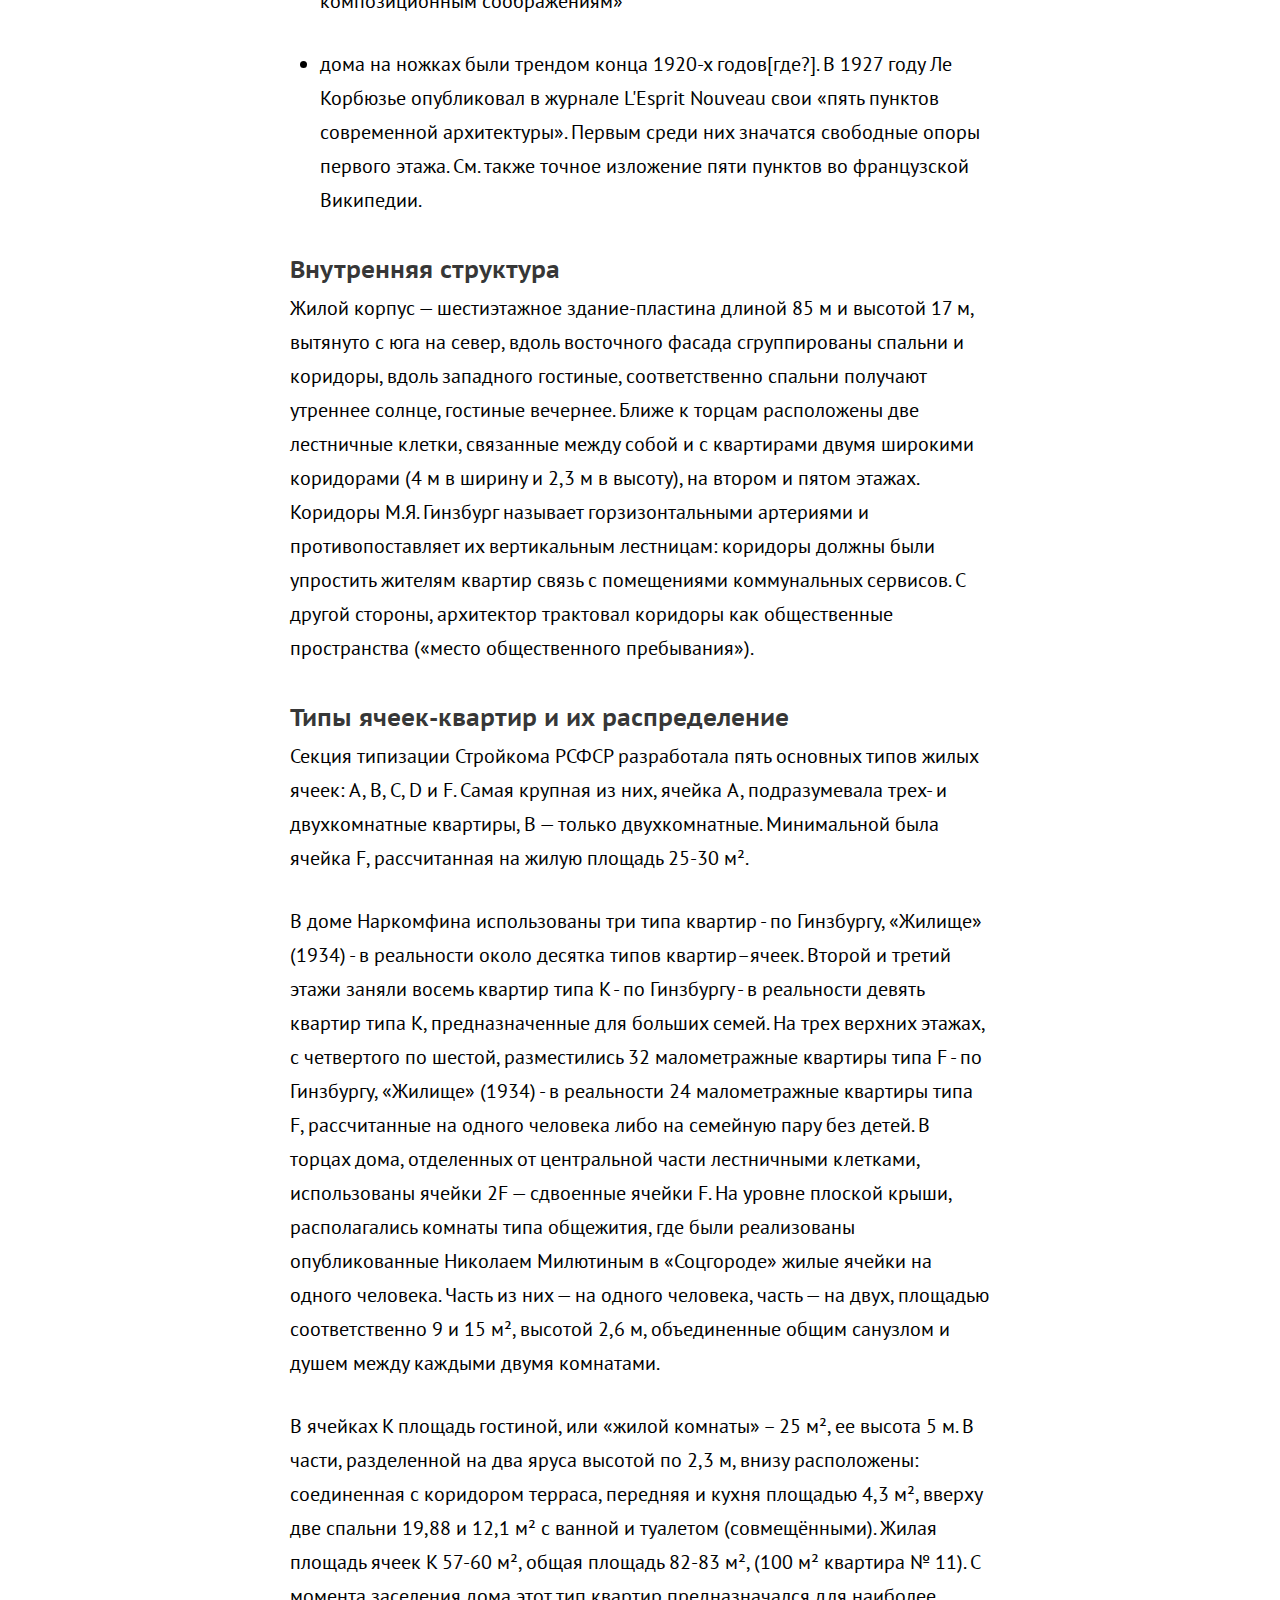
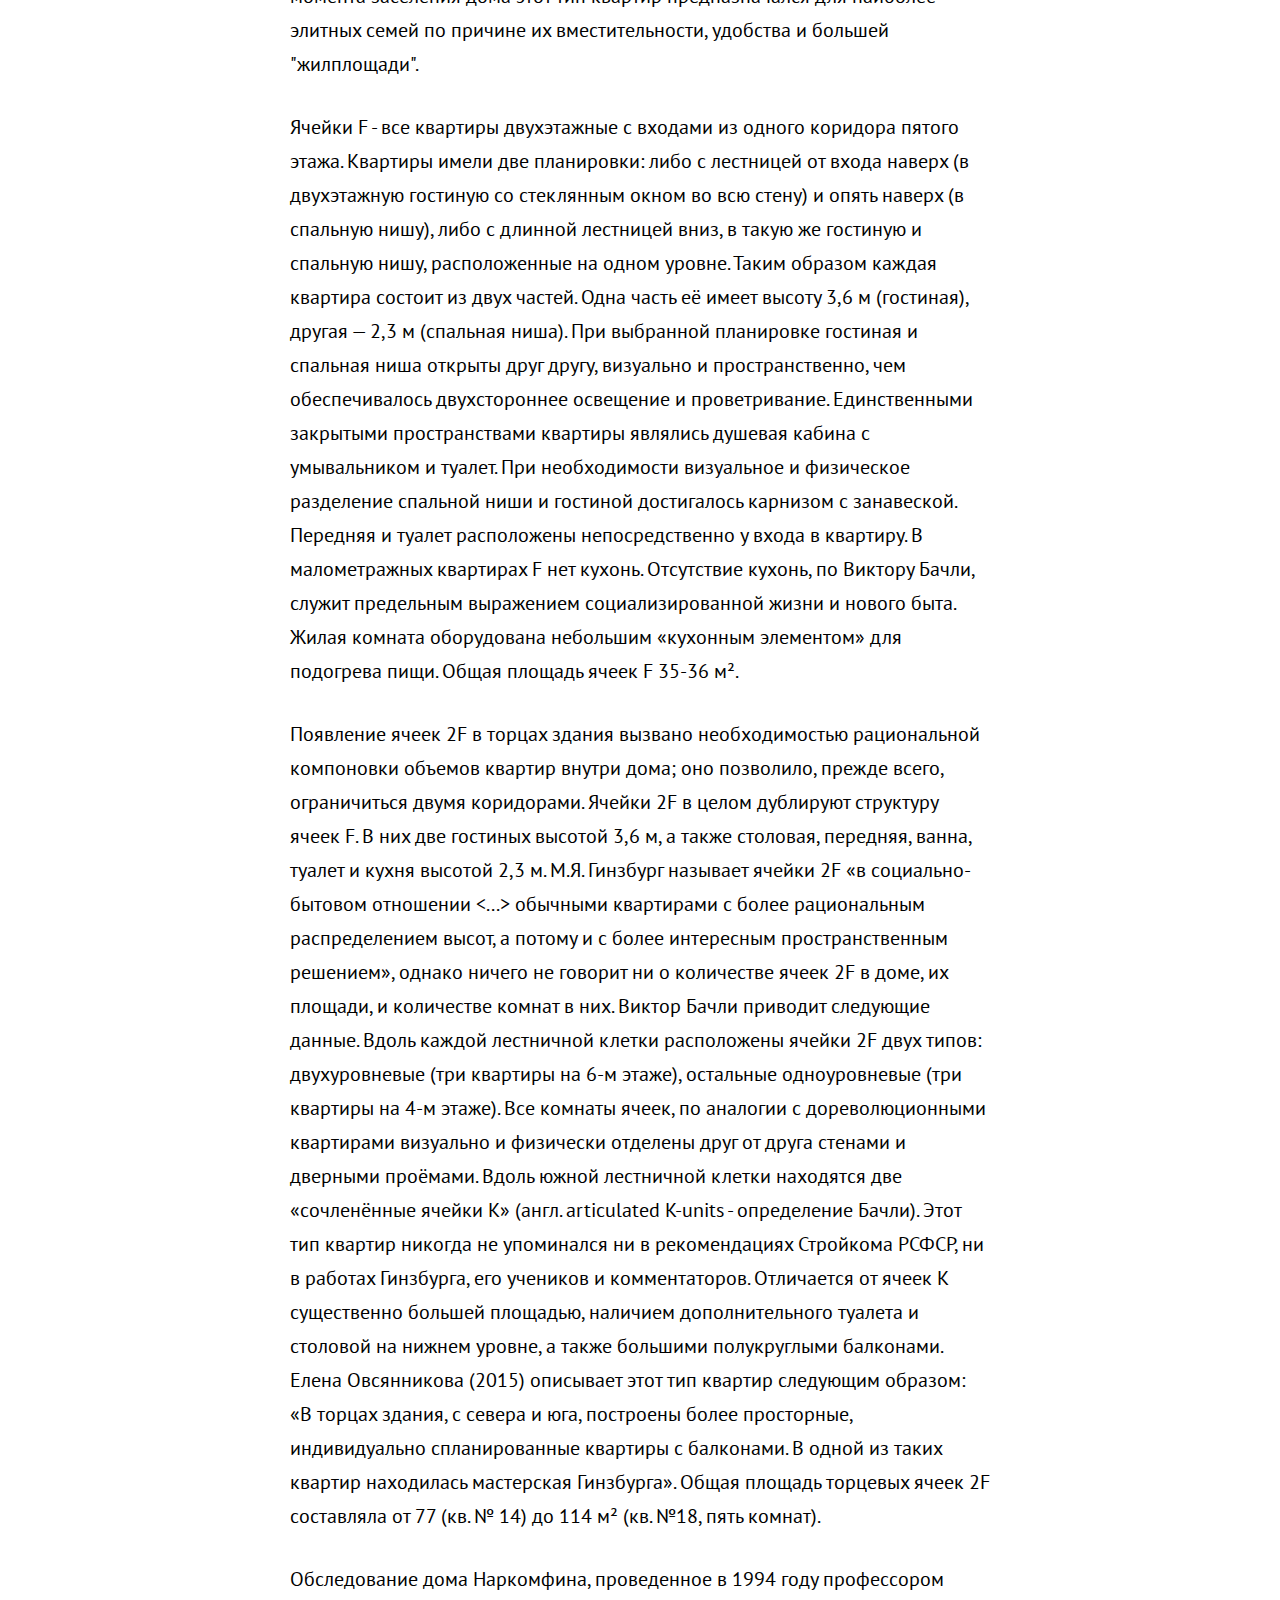
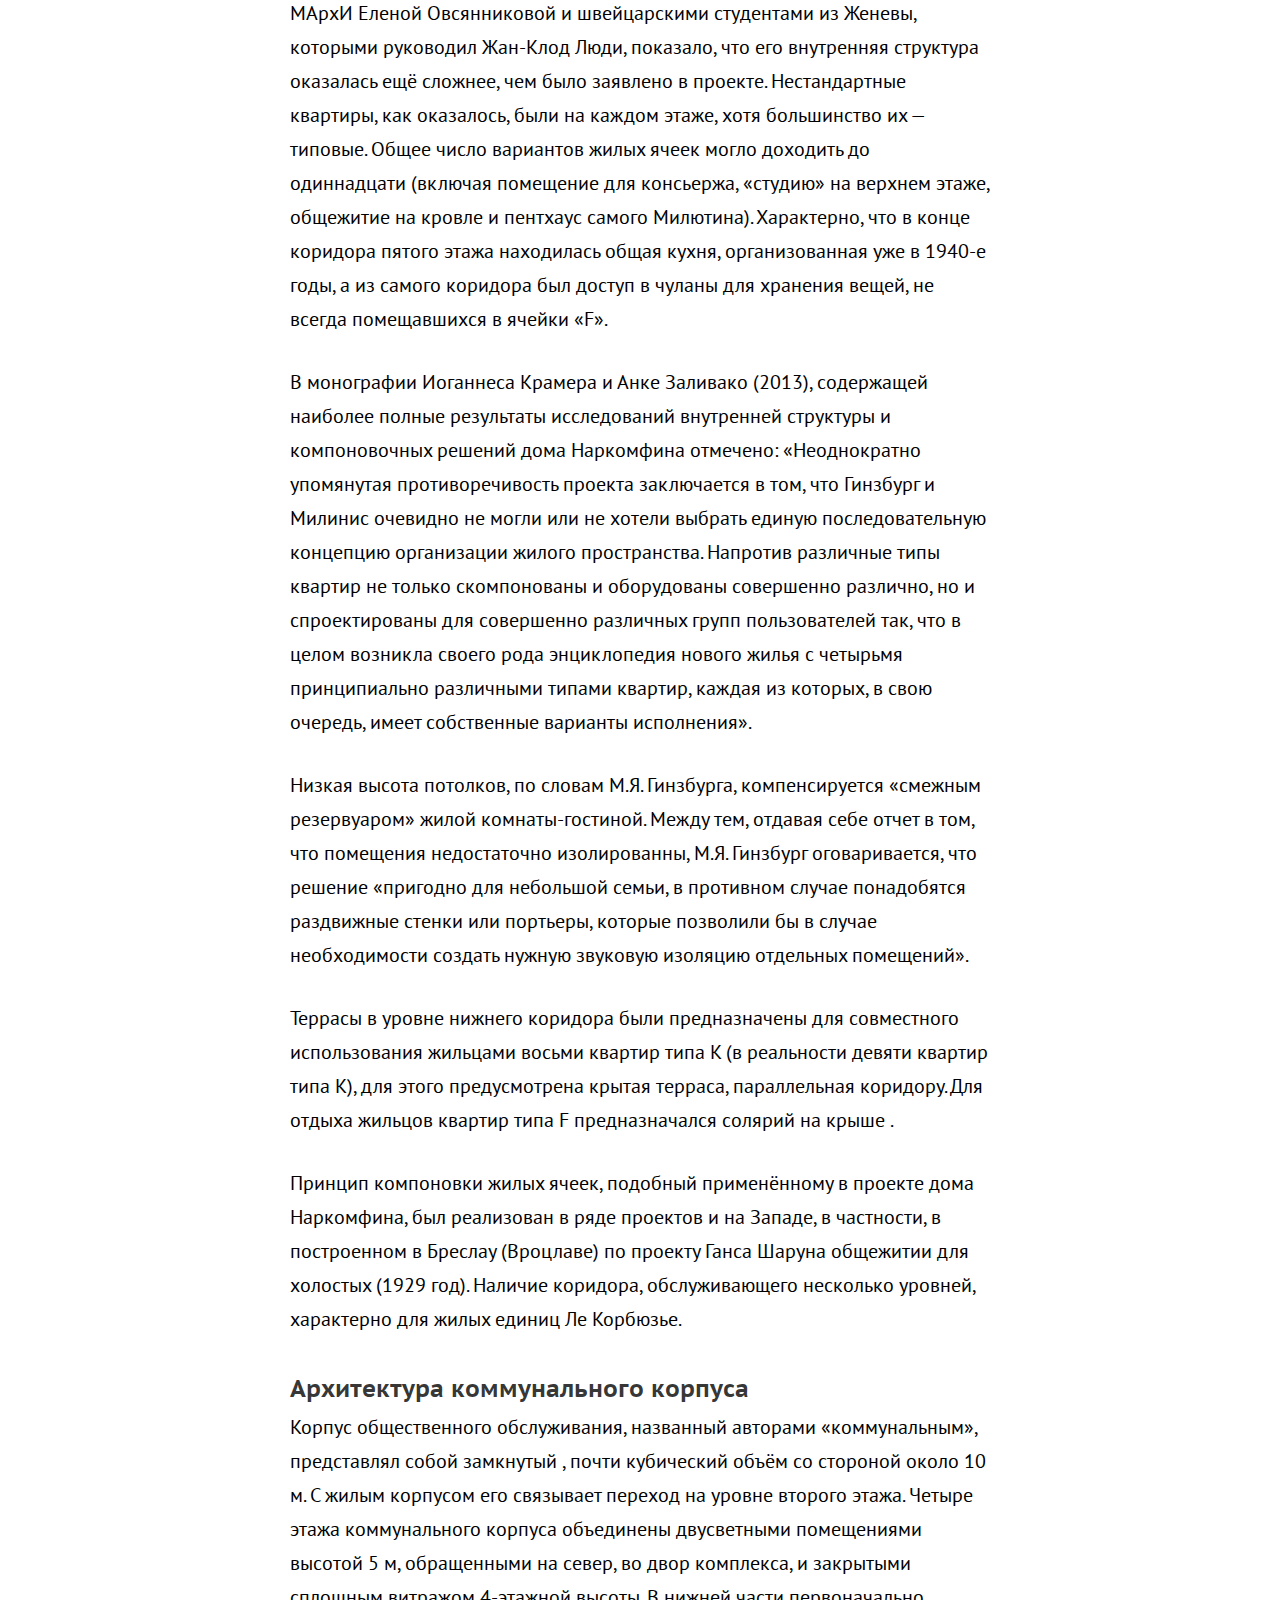
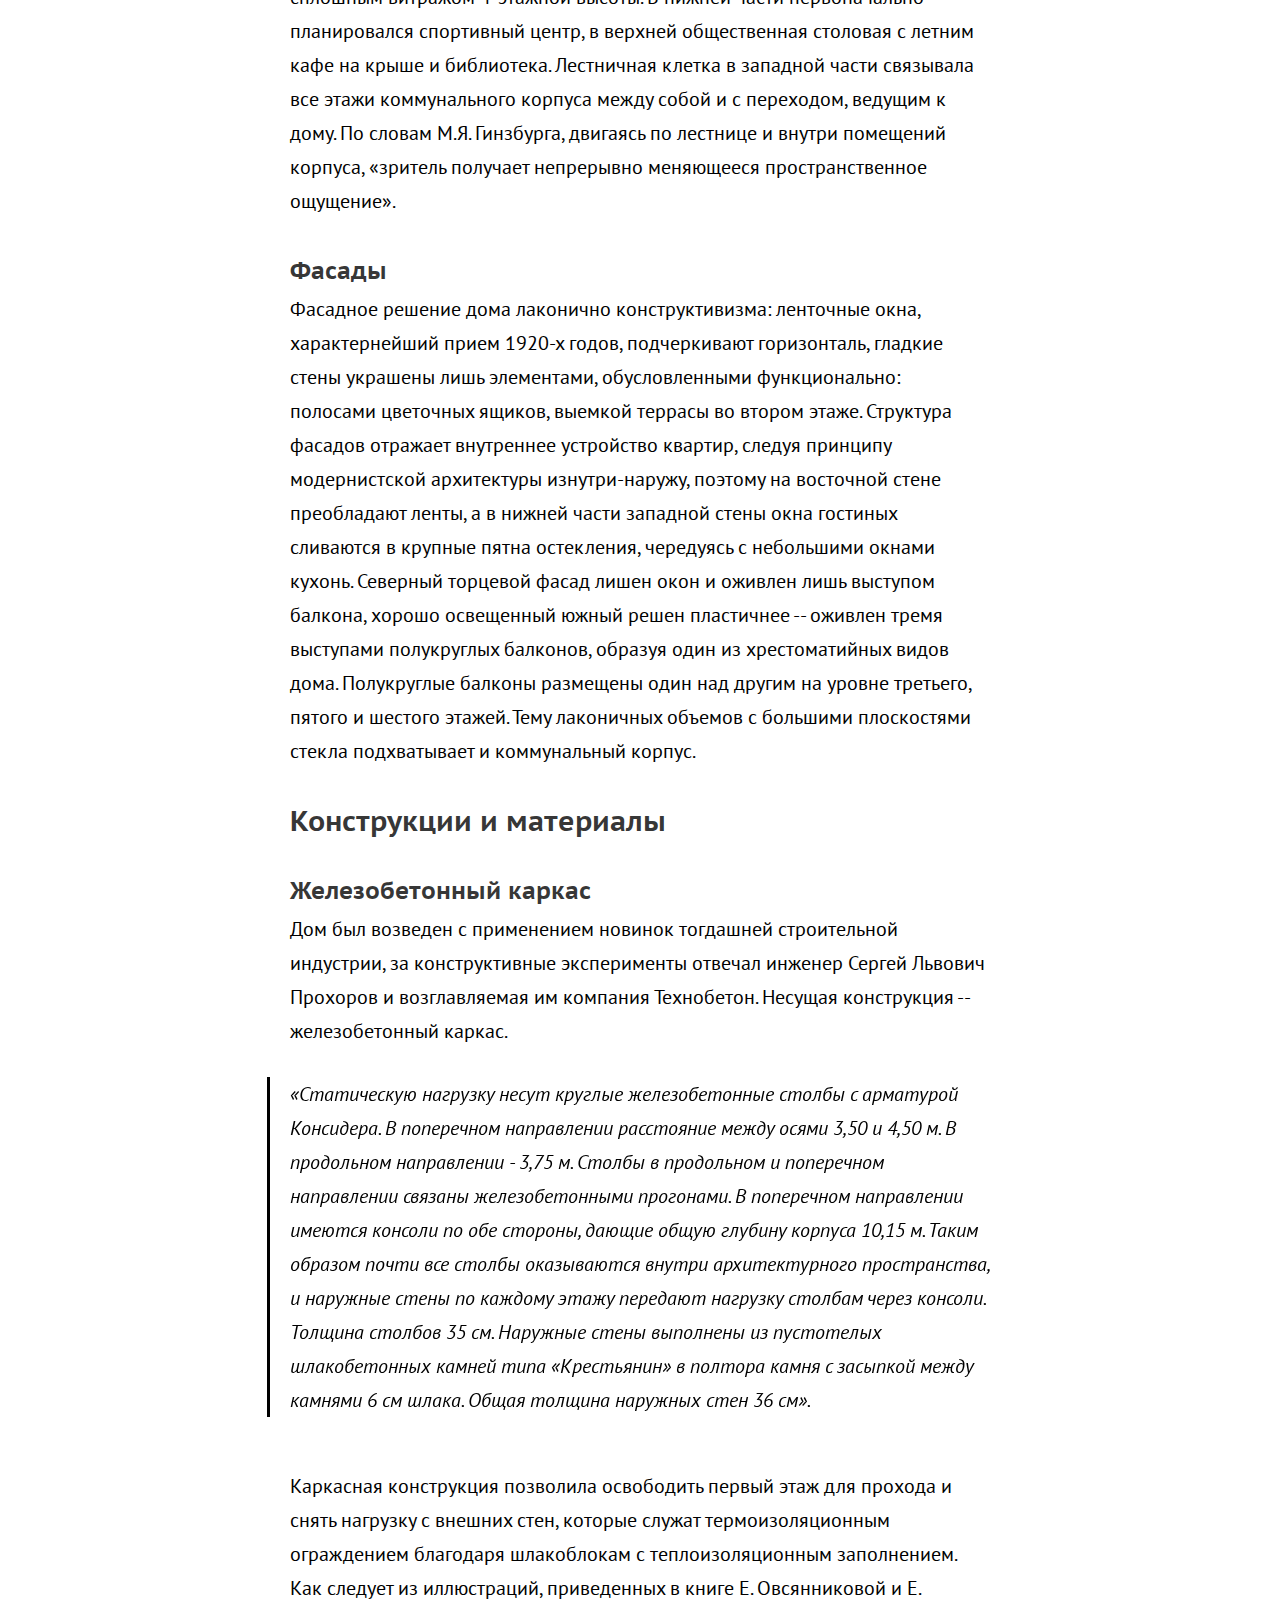
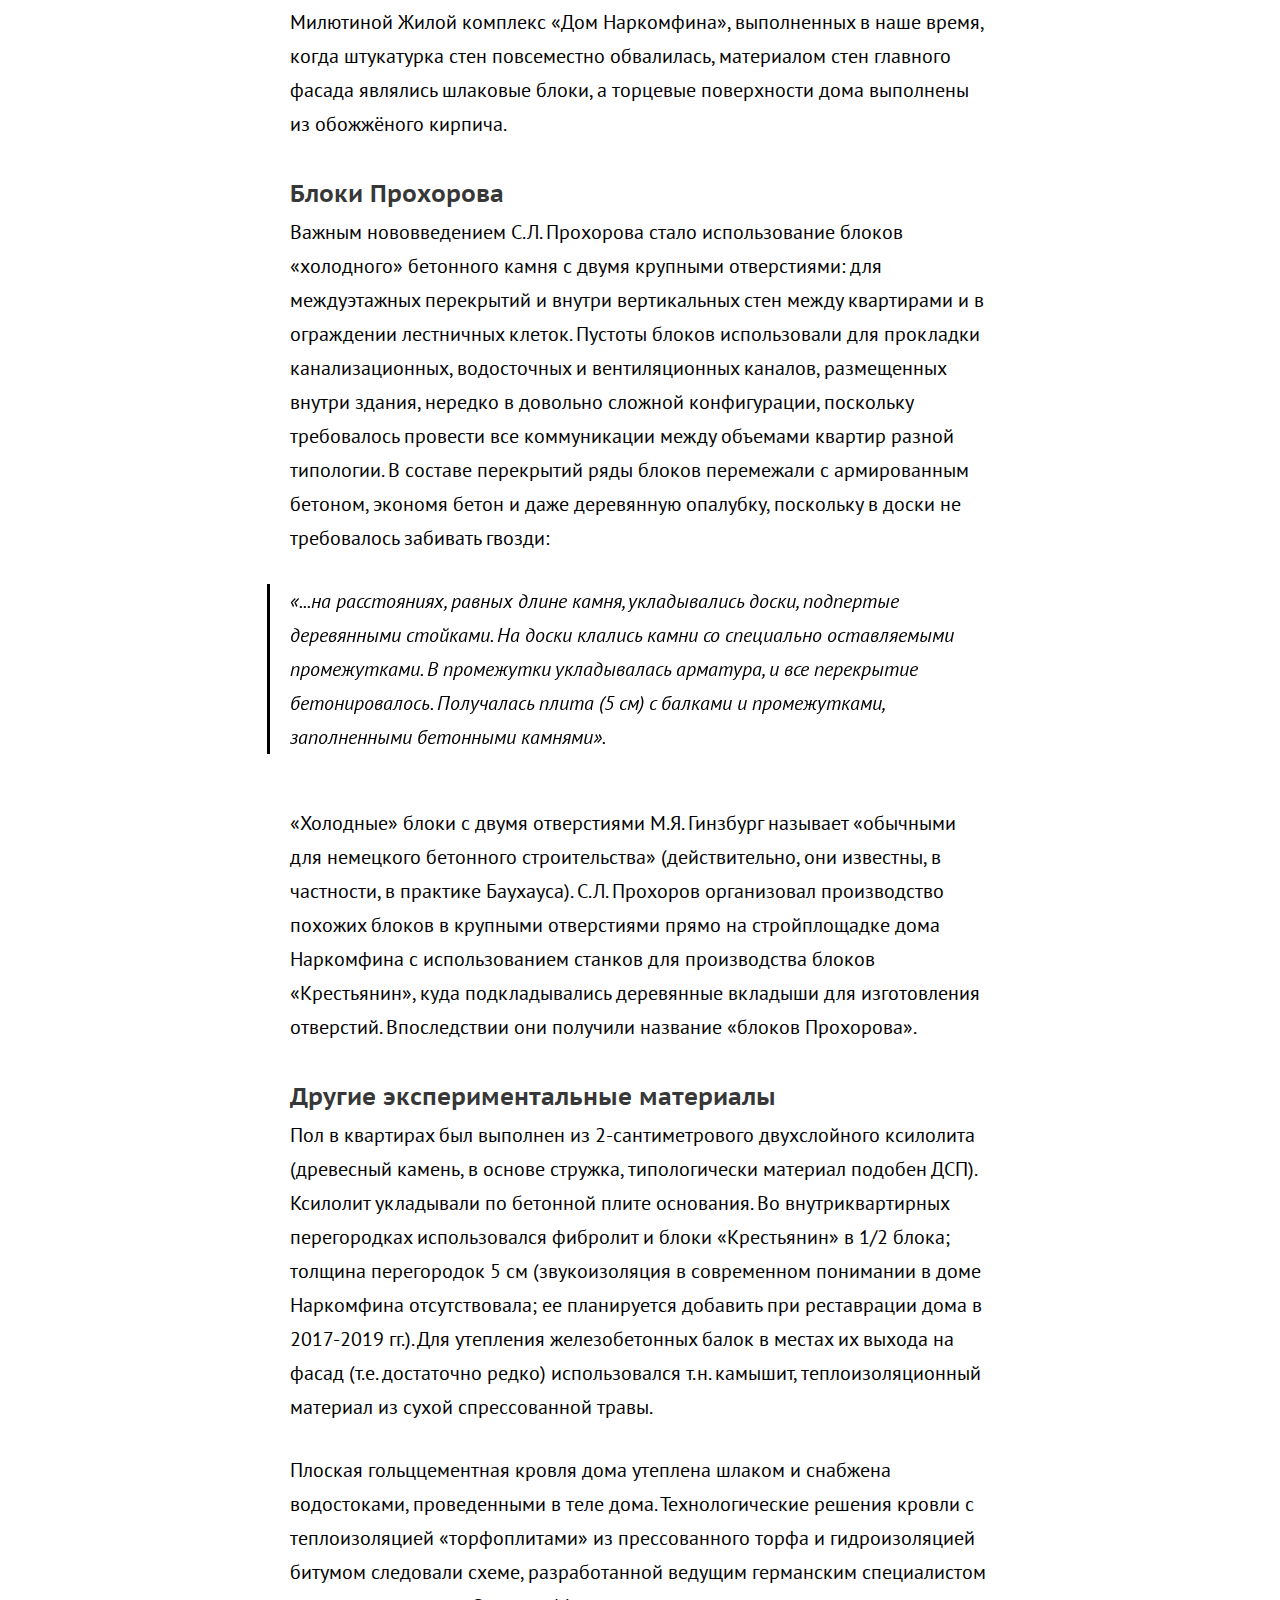
==== commit e0ec302f: "new page" ====
--- a/index.html
+++ b/index.html
@@ -24,15 +24,8 @@
 </script>
 <body>
 	<div class="menubar">
-		<a href="#"><img src="images/logo.svg" alt=""></a>
-		<div>
-			<a href="#">Раздел 1</a>
-			<a href="#">Раздел 2</a>
-			<a href="#">Раздел 3</a>
-			<a href="#">Раздел 4</a>
-			<a href="#">Раздел 5</a>
-			<a href="#">Раздел 6</a>
-		</div>
+		<a href="index.html"><img src="images/logo.svg" alt=""></a>
+		<a href="about.html">Раздел 1</a>
 	</div>
 	<nav class="sidebar">
 
@@ -58,7 +51,6 @@
 		</ul>
 	</nav>
 <article class="">
-	<!-- <div class="main-container"> -->
 		<h1 id="1_0">Дом наркомфина — жилой дом переходного типа</h1>
 		<p class="main-explanation">
 			<strong>Дом Наркомфина</strong> — один из ключевых памятников жилой архитектуры
@@ -75,7 +67,6 @@
 			Долгое время находился в аварийном состоянии, был трижды включен в список «100 главных зданий мира, которым грозит уничтожение». В 2017 году началась реставрация по проекту мастерской Алексея Гинзбурга, внука
 			<a href="https://ru.wikipedia.org/wiki/%D0%93%D0%B8%D0%BD%D0%B7%D0%B1%D1%83%D1%80%D0%B3,_%D0%9C%D0%BE%D0%B8%D1%81%D0%B5%D0%B9_%D0%AF%D0%BA%D0%BE%D0%B2%D0%BB%D0%B5%D0%B2%D0%B8%D1%87">М.Я. Гинзбурга</a>.
 		</p>
-	<!-- </div> -->
 	<img src="images/narkomfin.jpg" alt="">
 
 		<div class="section">
--- a/css/style.css
+++ b/css/style.css
@@ -4,3 +4,4 @@
 @import "content.css";
 @import "sidebar.css";
 @import "menubar.css";
+/* @import 'about.css'; */
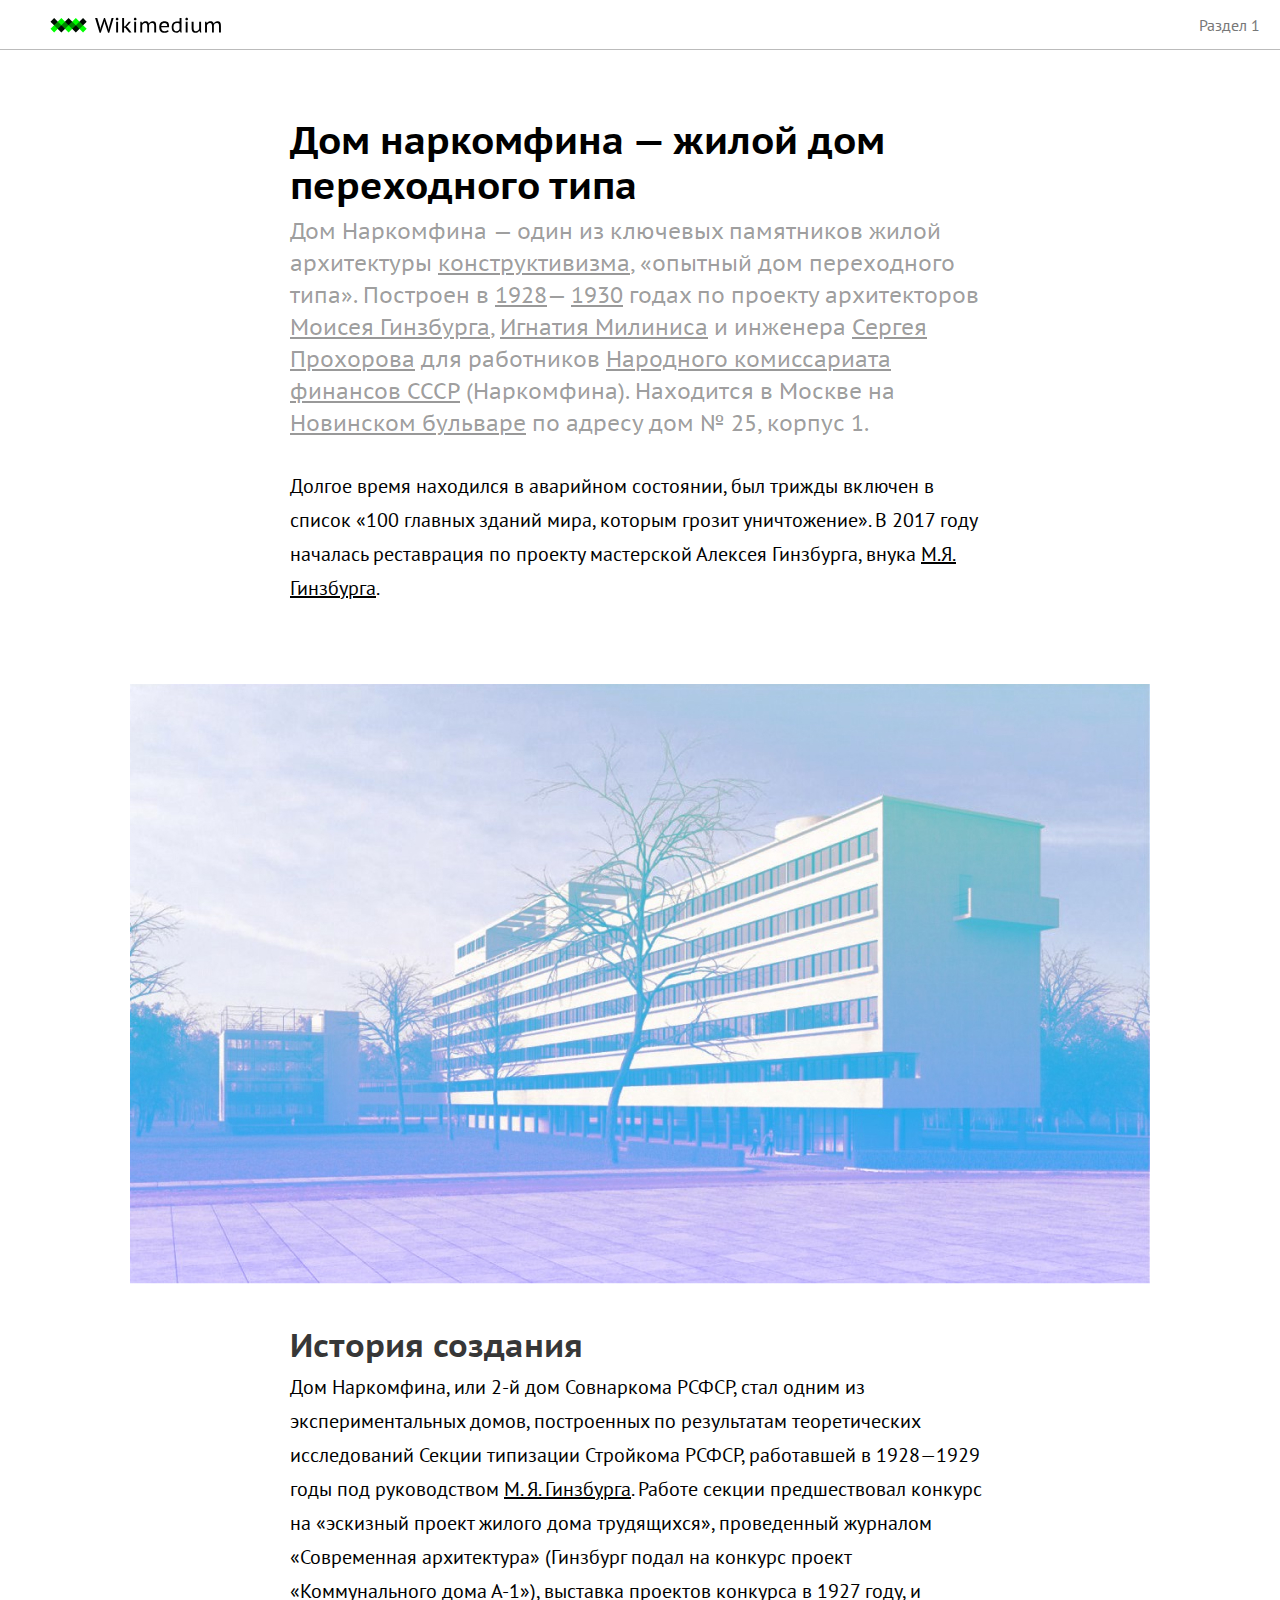
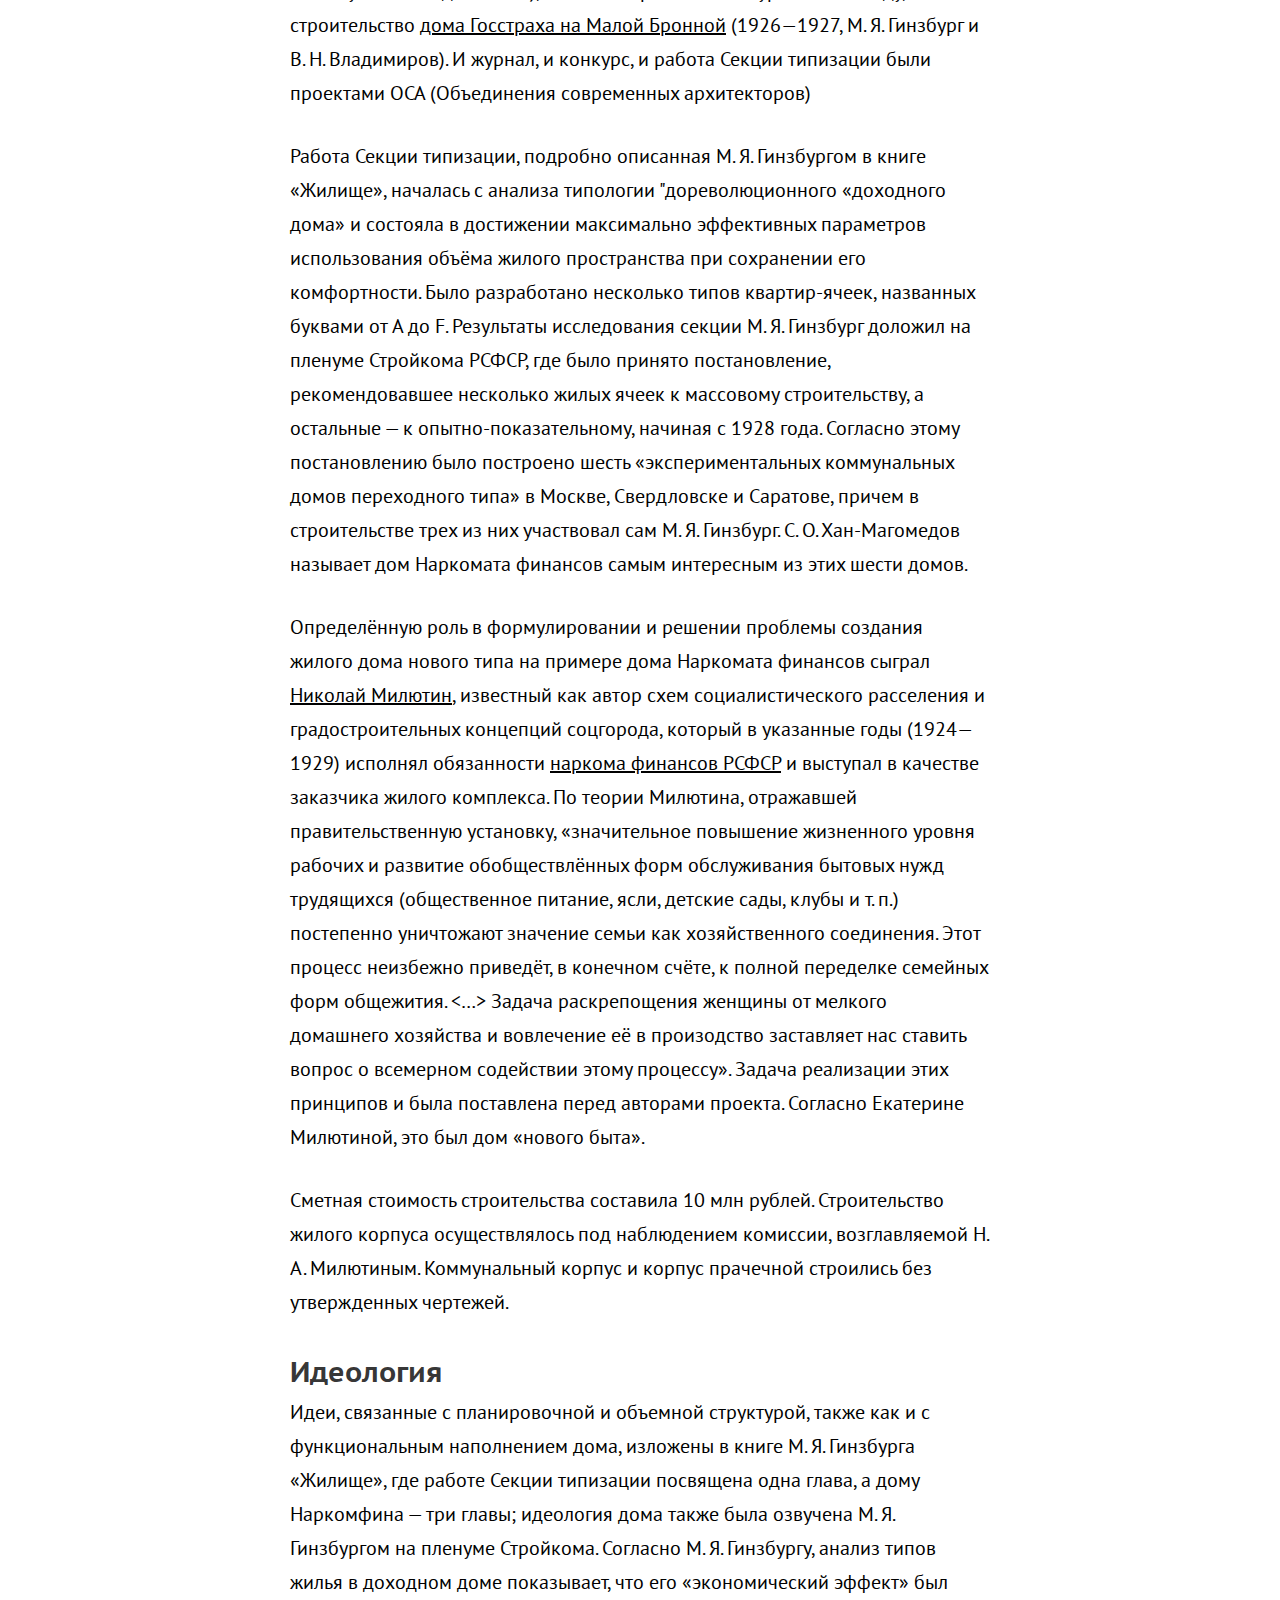
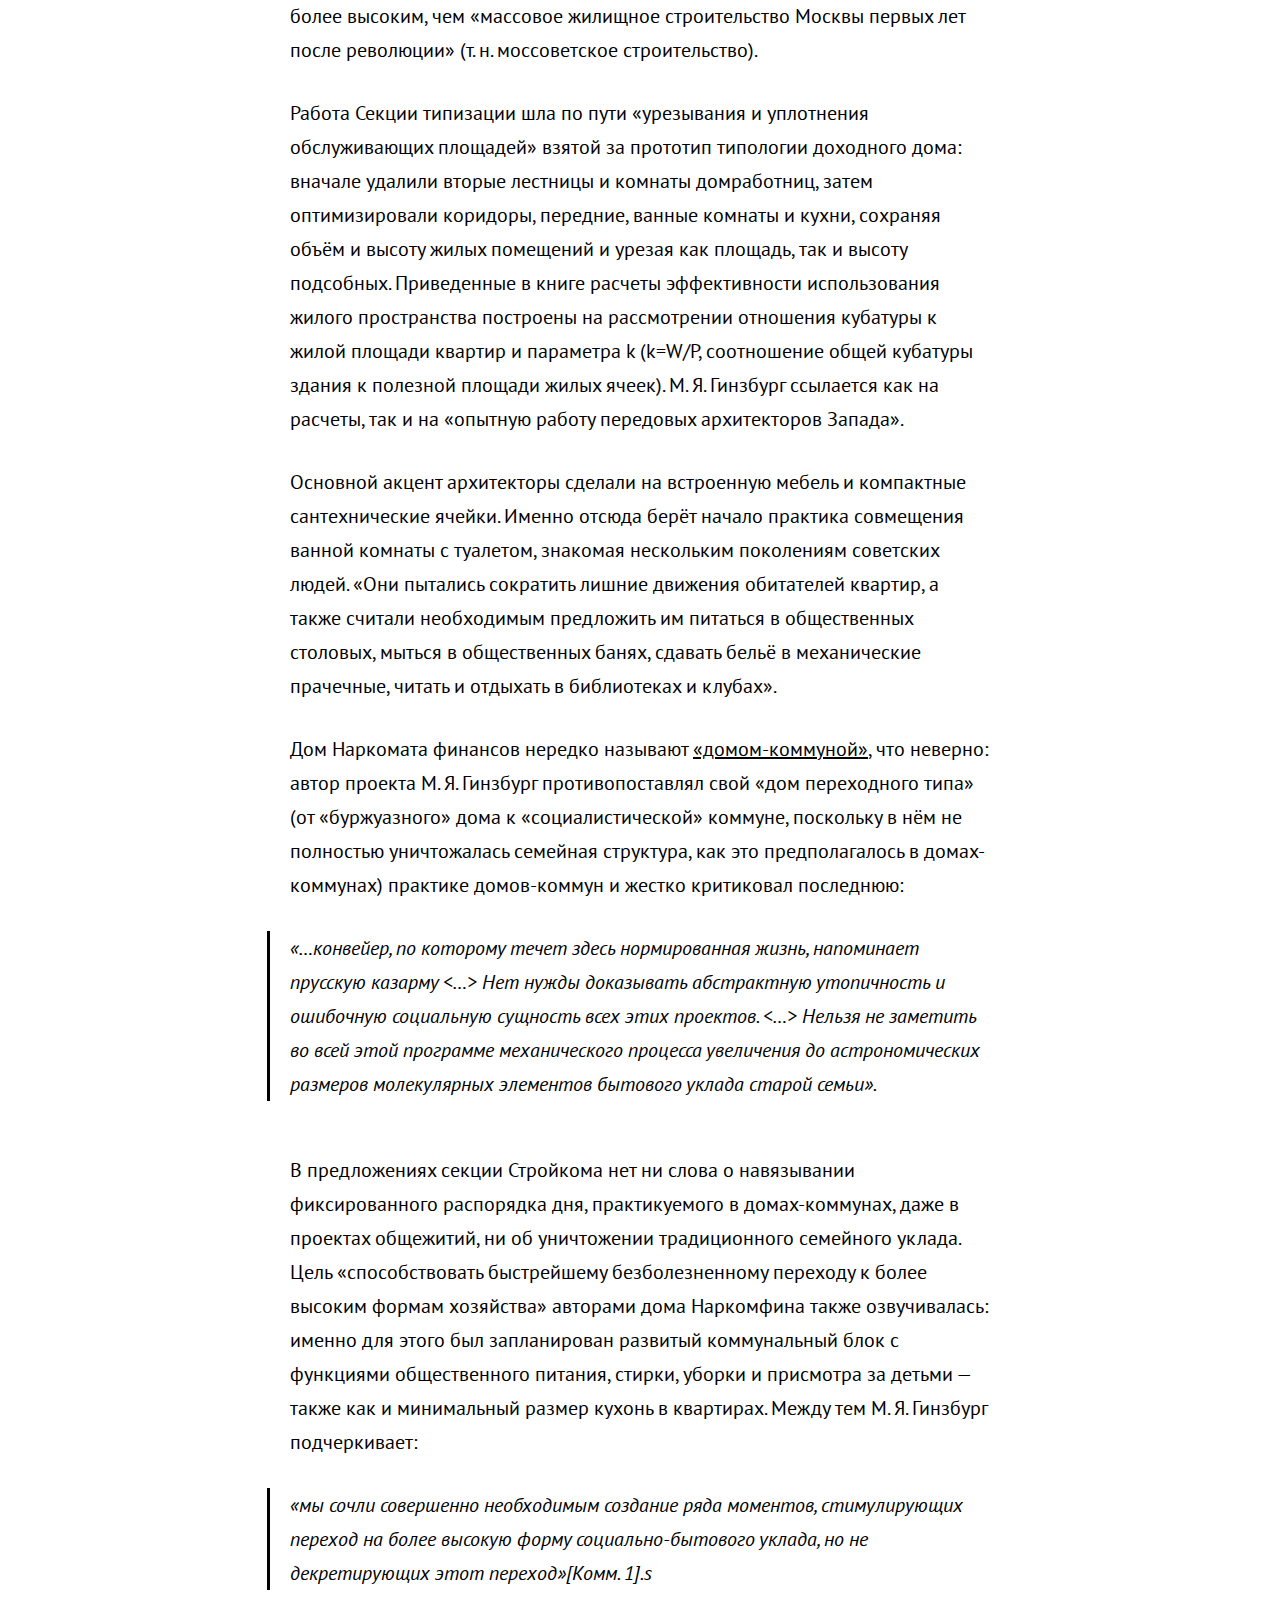
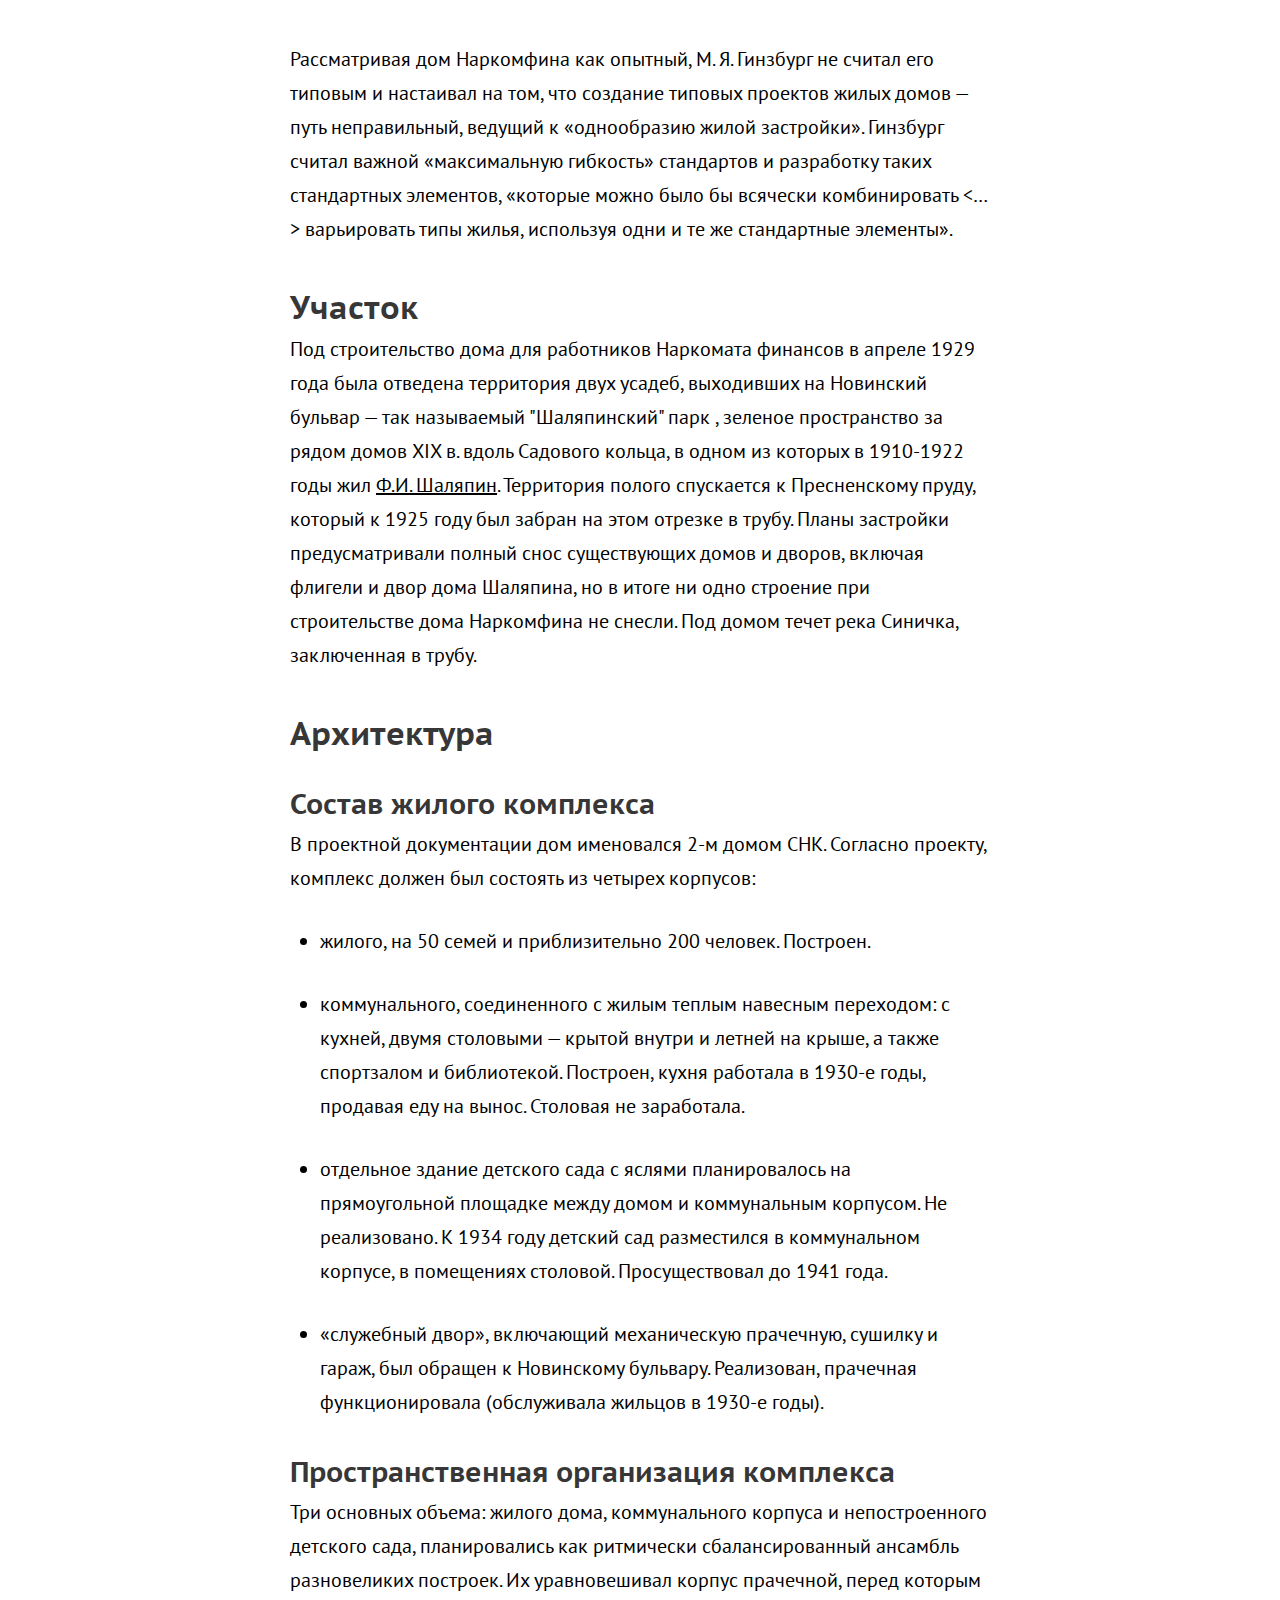
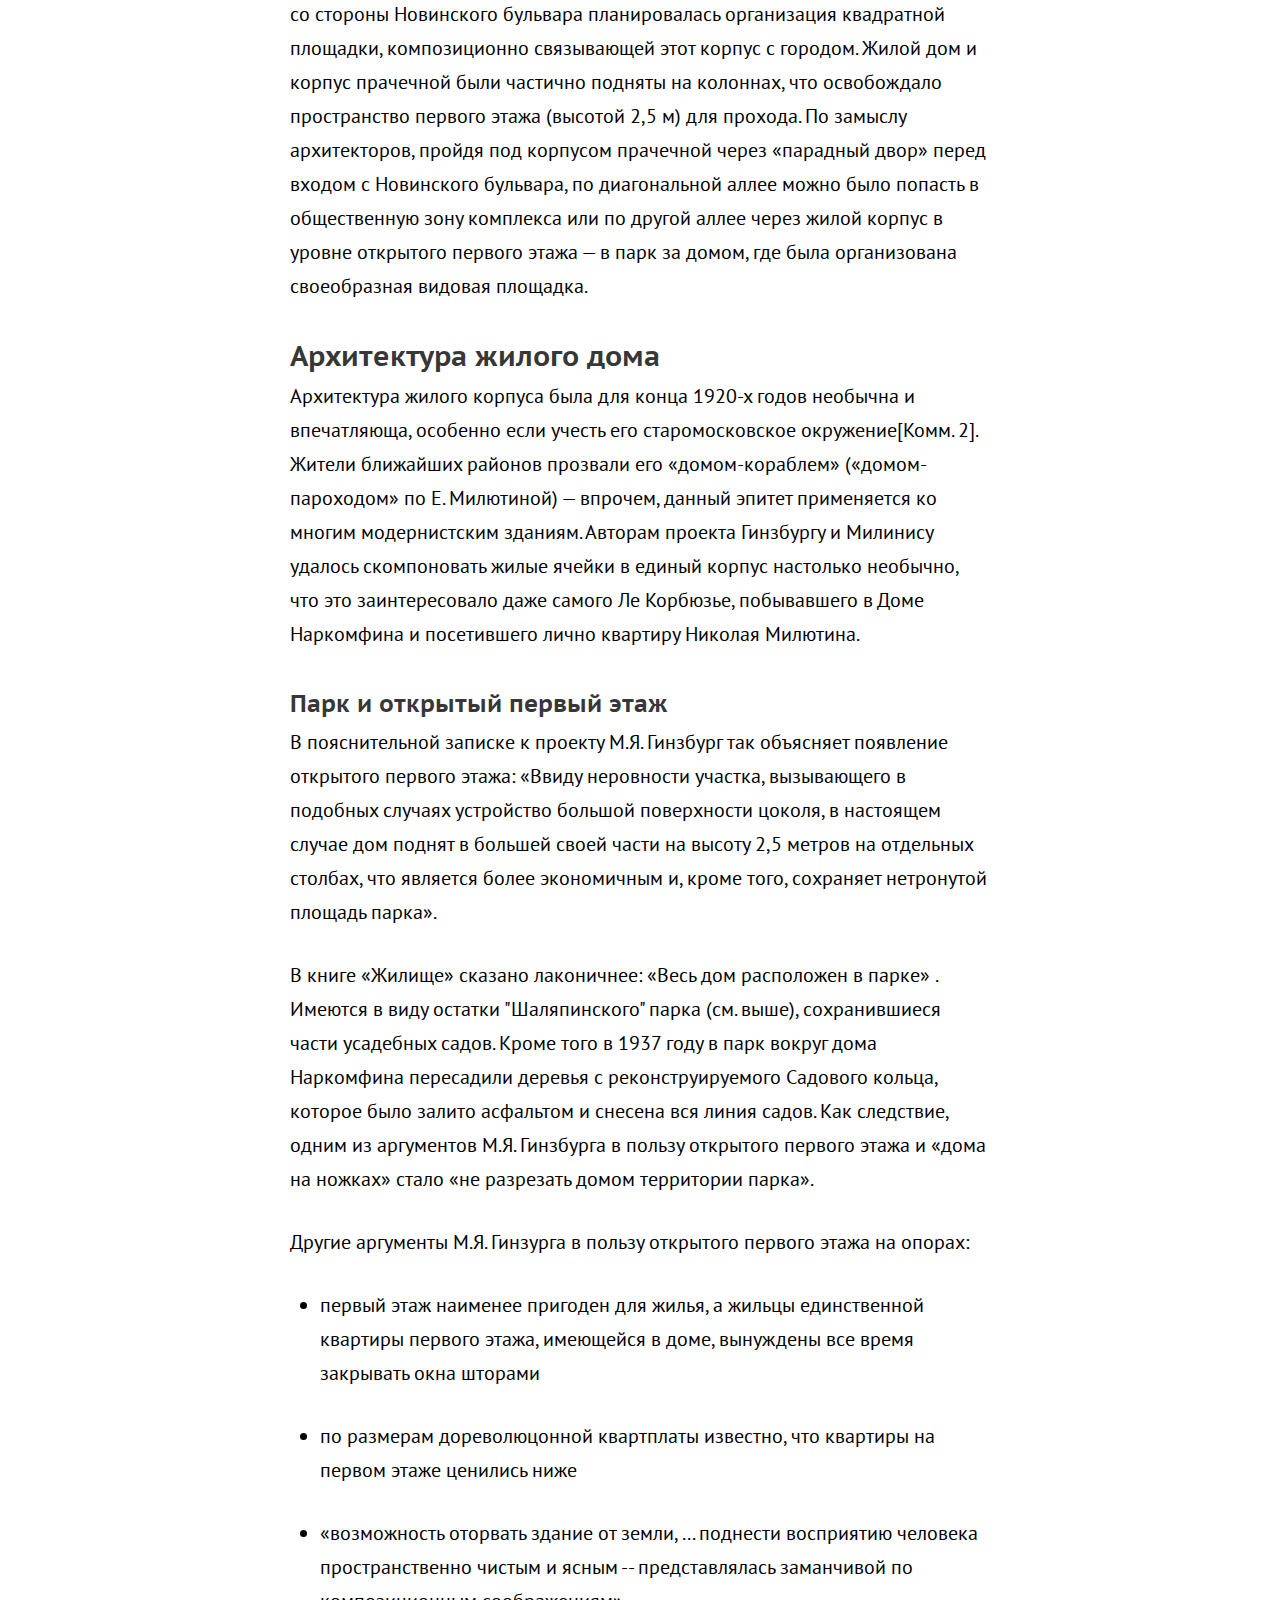
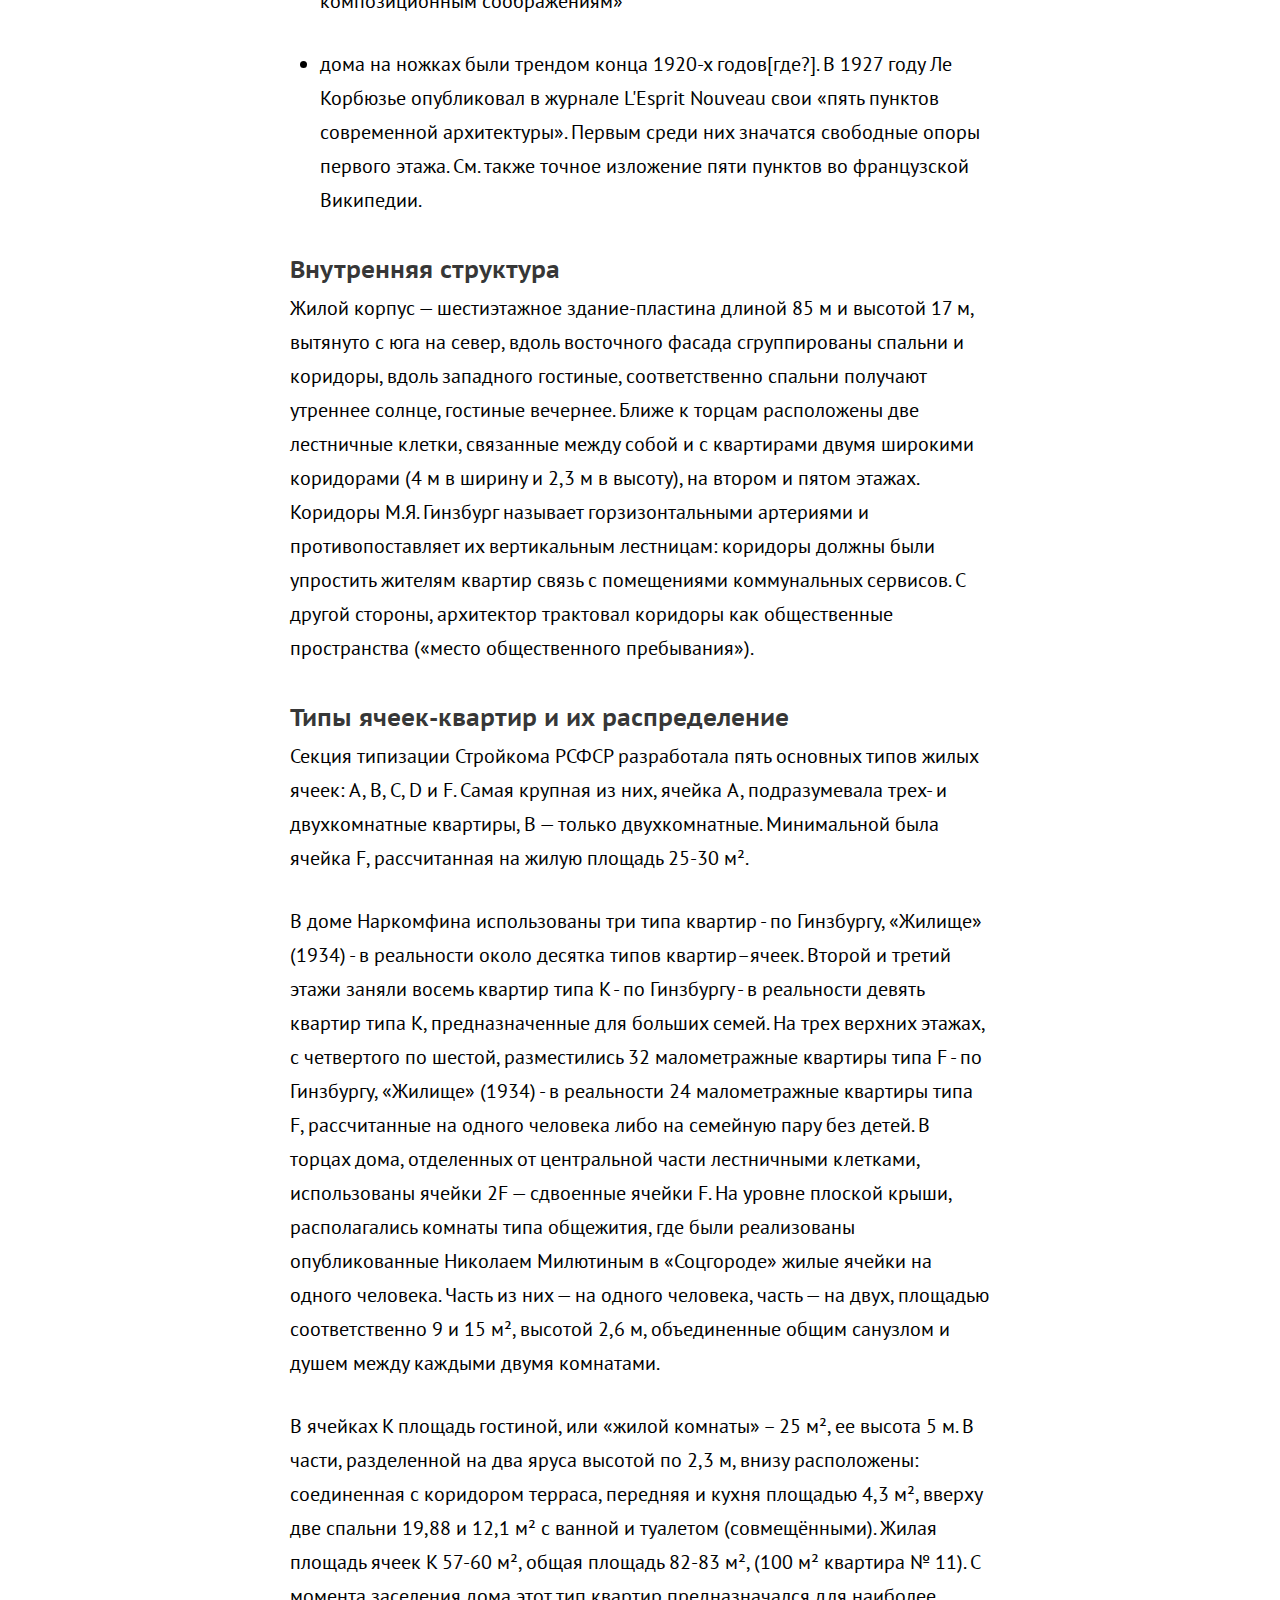
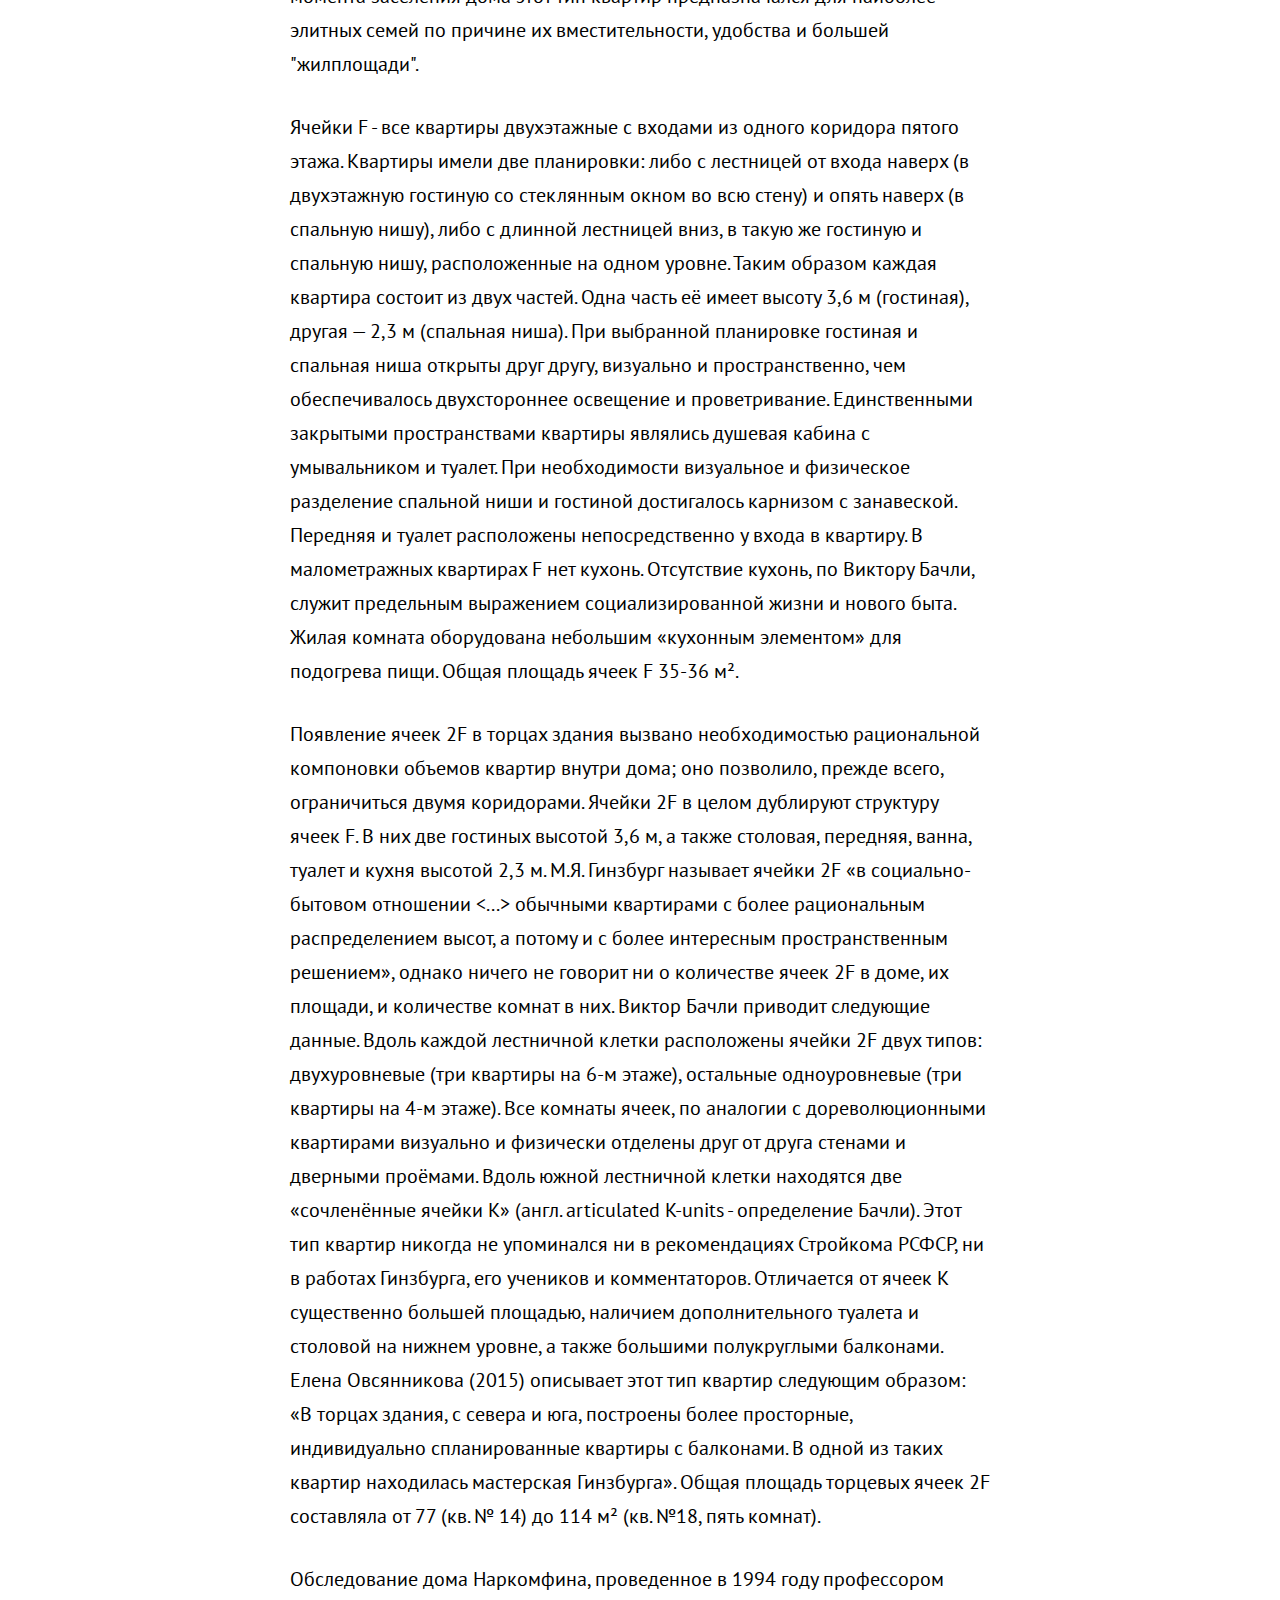
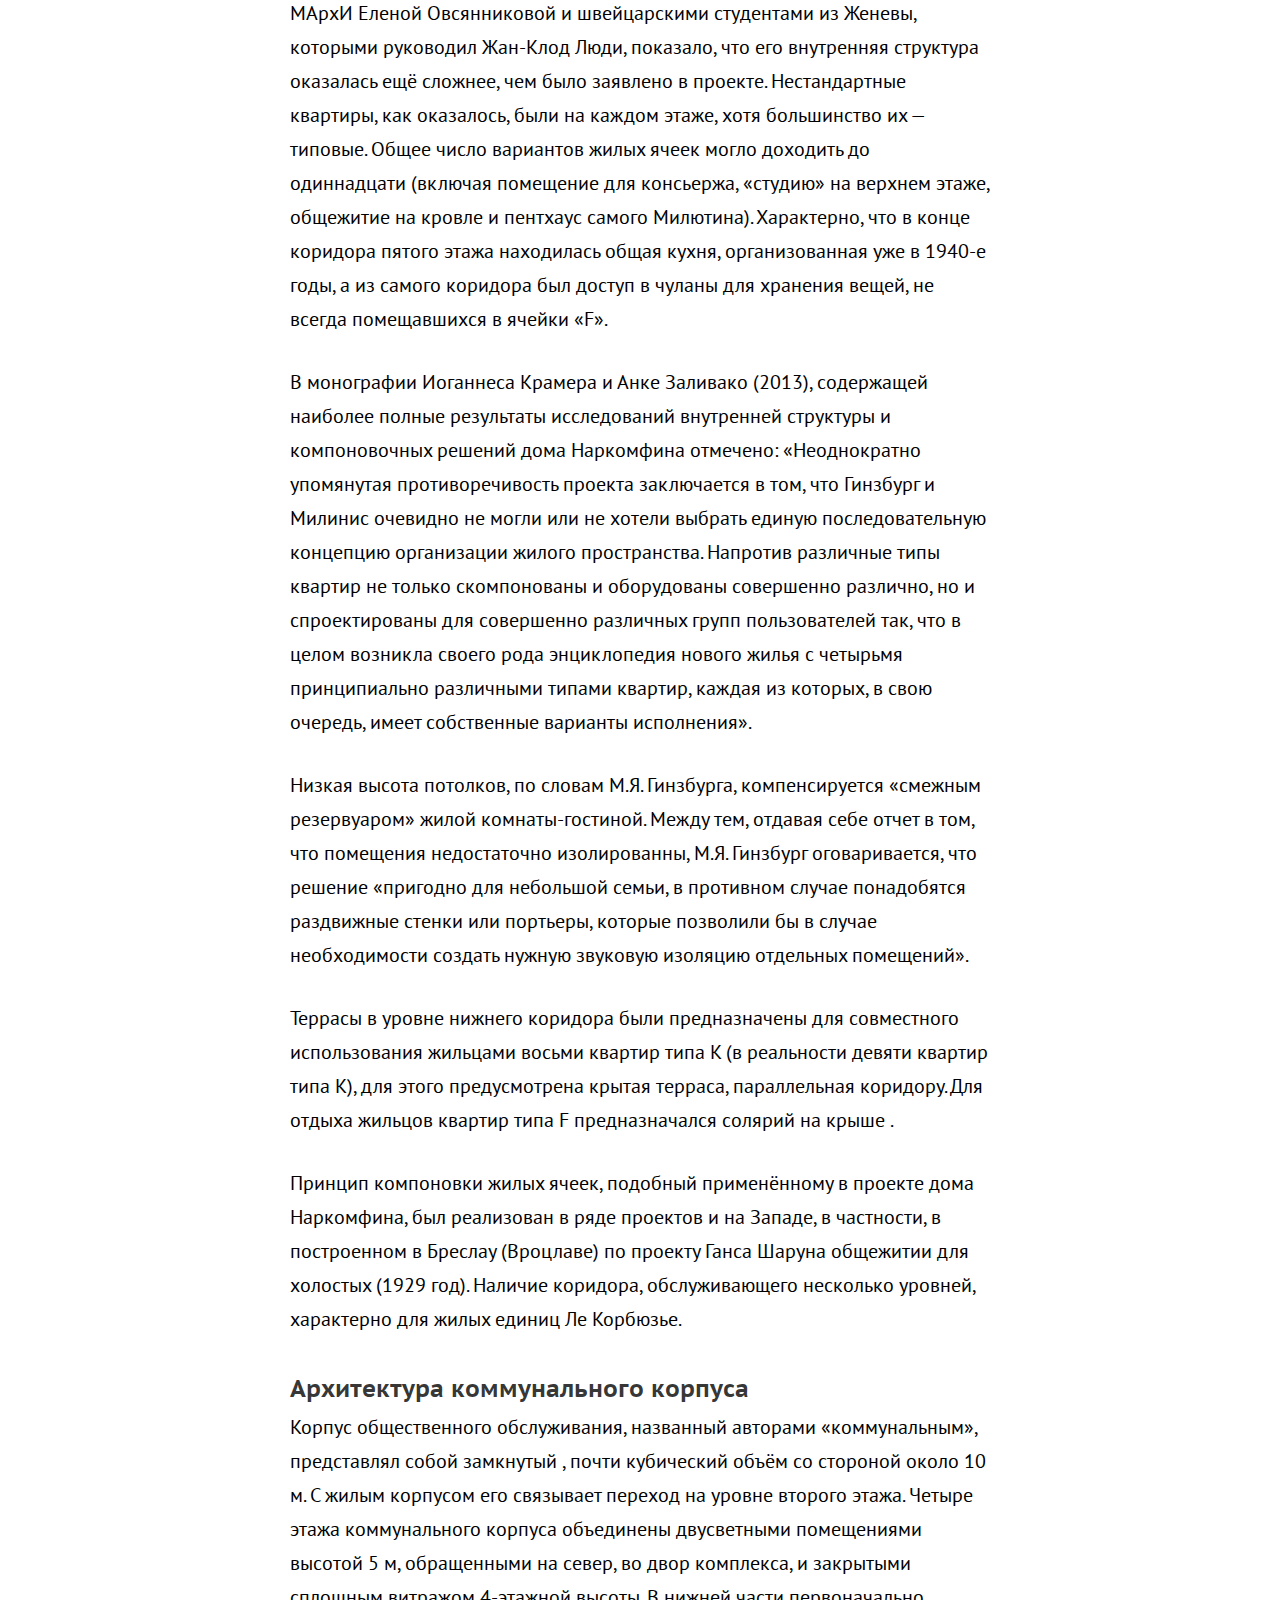
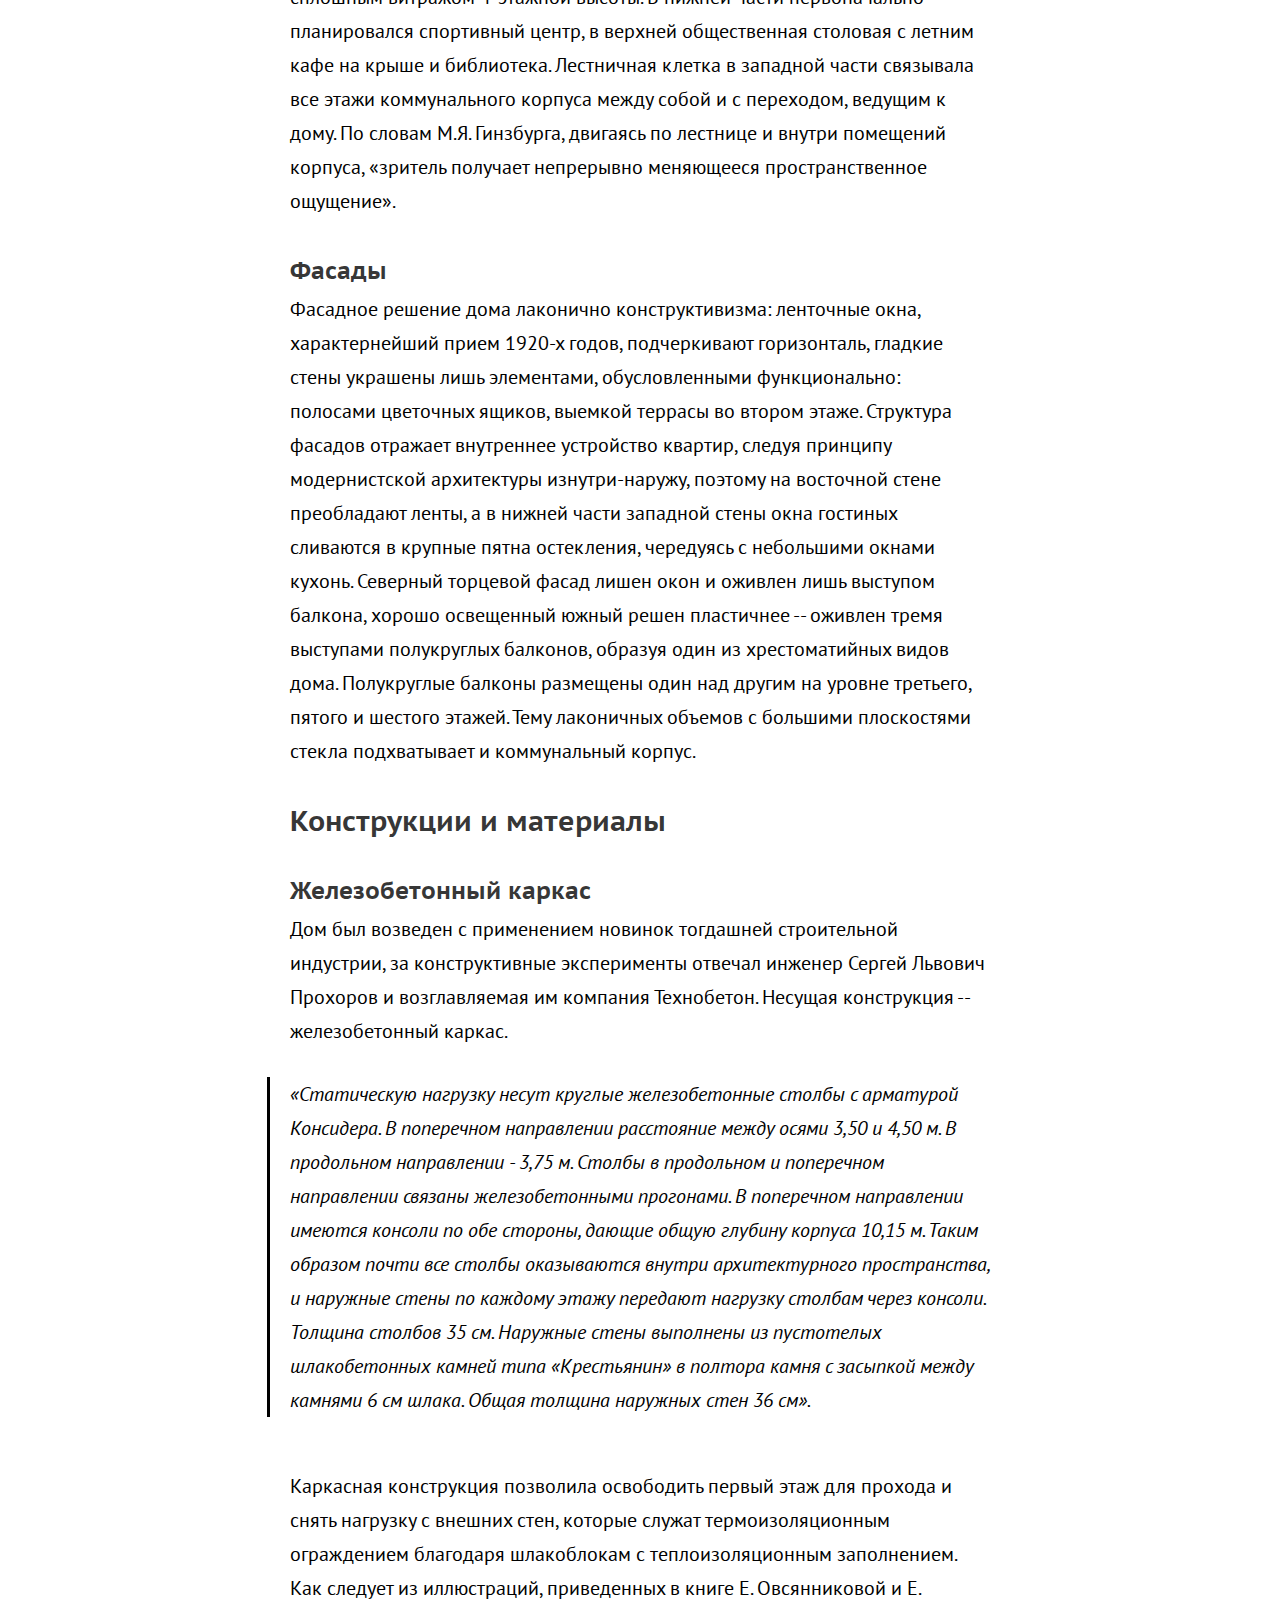
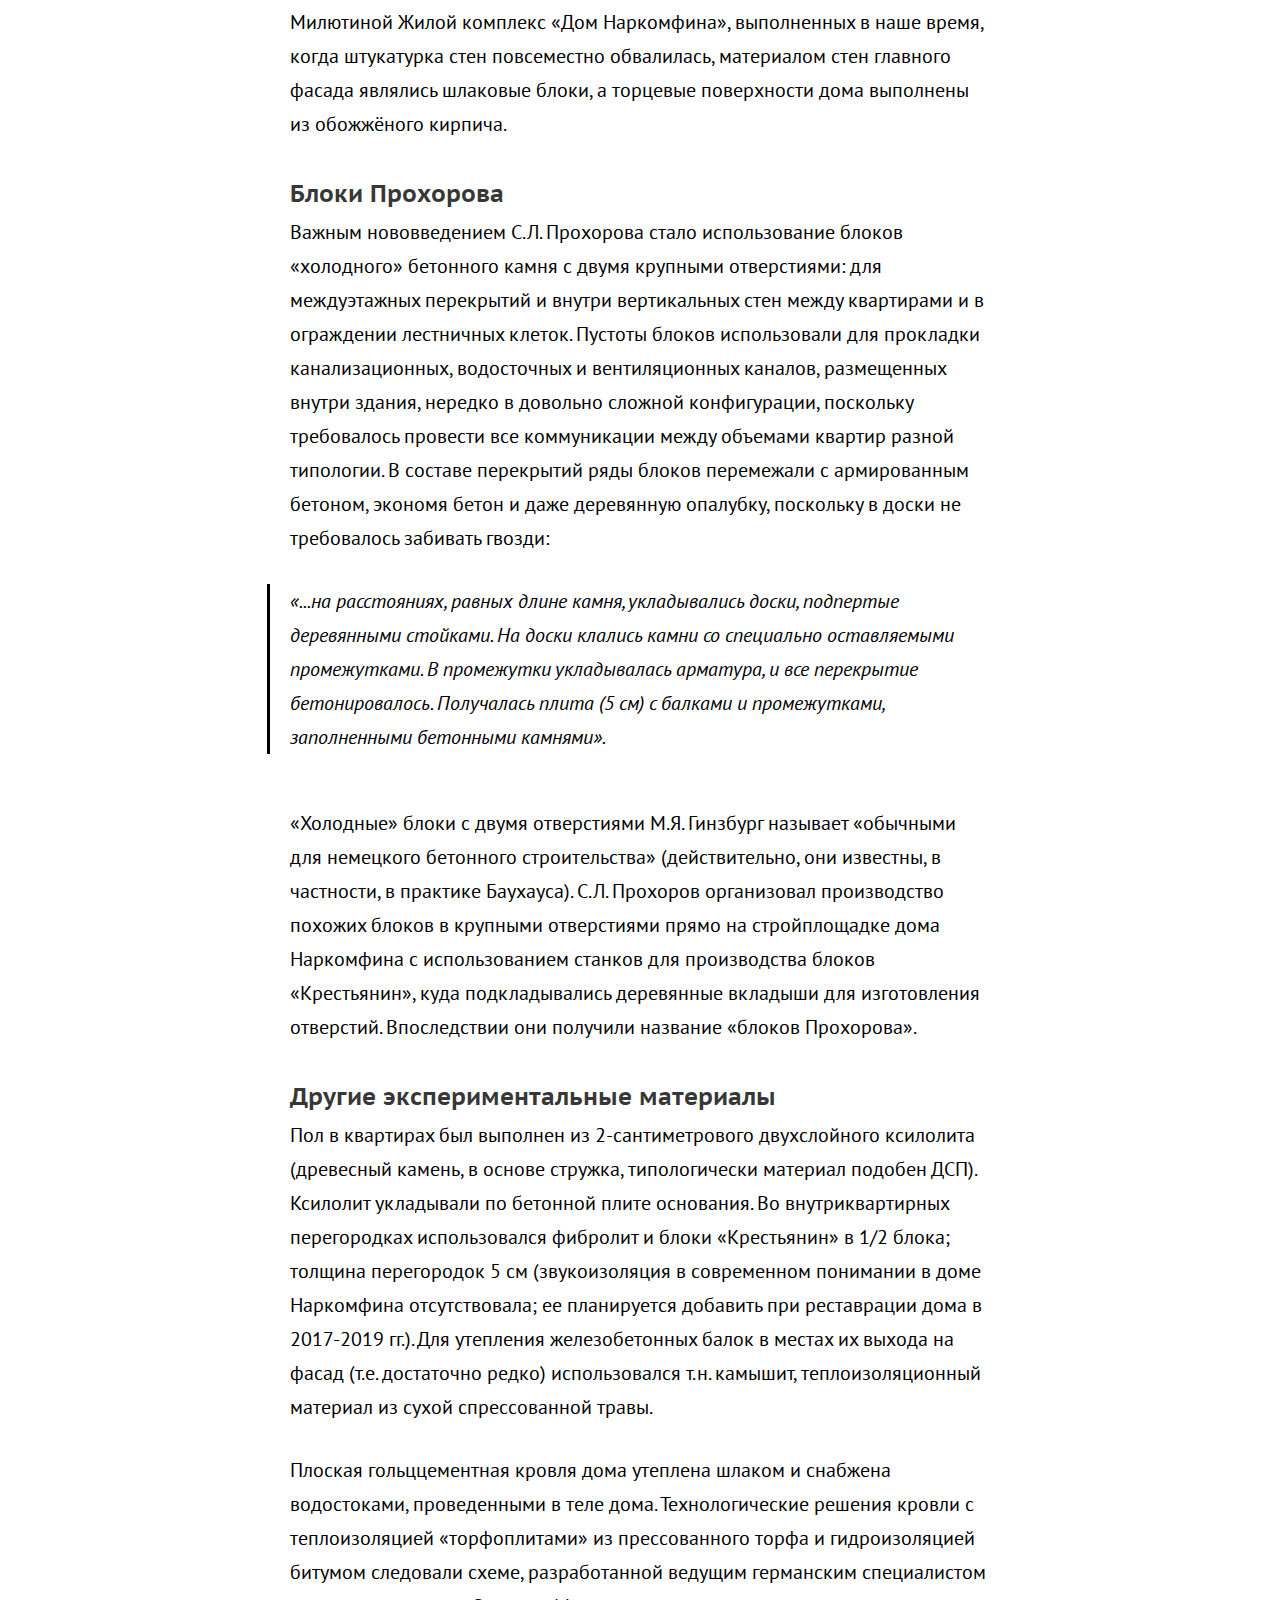
==== commit e33a82bf: "last lesson" ====
--- a/index.html
+++ b/index.html
@@ -2,7 +2,10 @@
 <head>
 	<meta charset="UTF-8">
 	<meta name="viewport" content="width=device-width, initial-scale=1.0">
+	<meta name="viewport" content="width=device-width">
 	<link rel="stylesheet" href="css/style.css">
+	<link rel="icon" type="image/x-icon" href="images/favicon.ico" />
+	<link rel="icon" type="image/png" href="images/favicon.png" />
 	<title>Дом наркомфина</title>
 </head>
 <style>
--- a/css/style.css
+++ b/css/style.css
@@ -4,4 +4,4 @@
 @import "content.css";
 @import "sidebar.css";
 @import "menubar.css";
-/* @import 'about.css'; */
+@import "responsive.css";
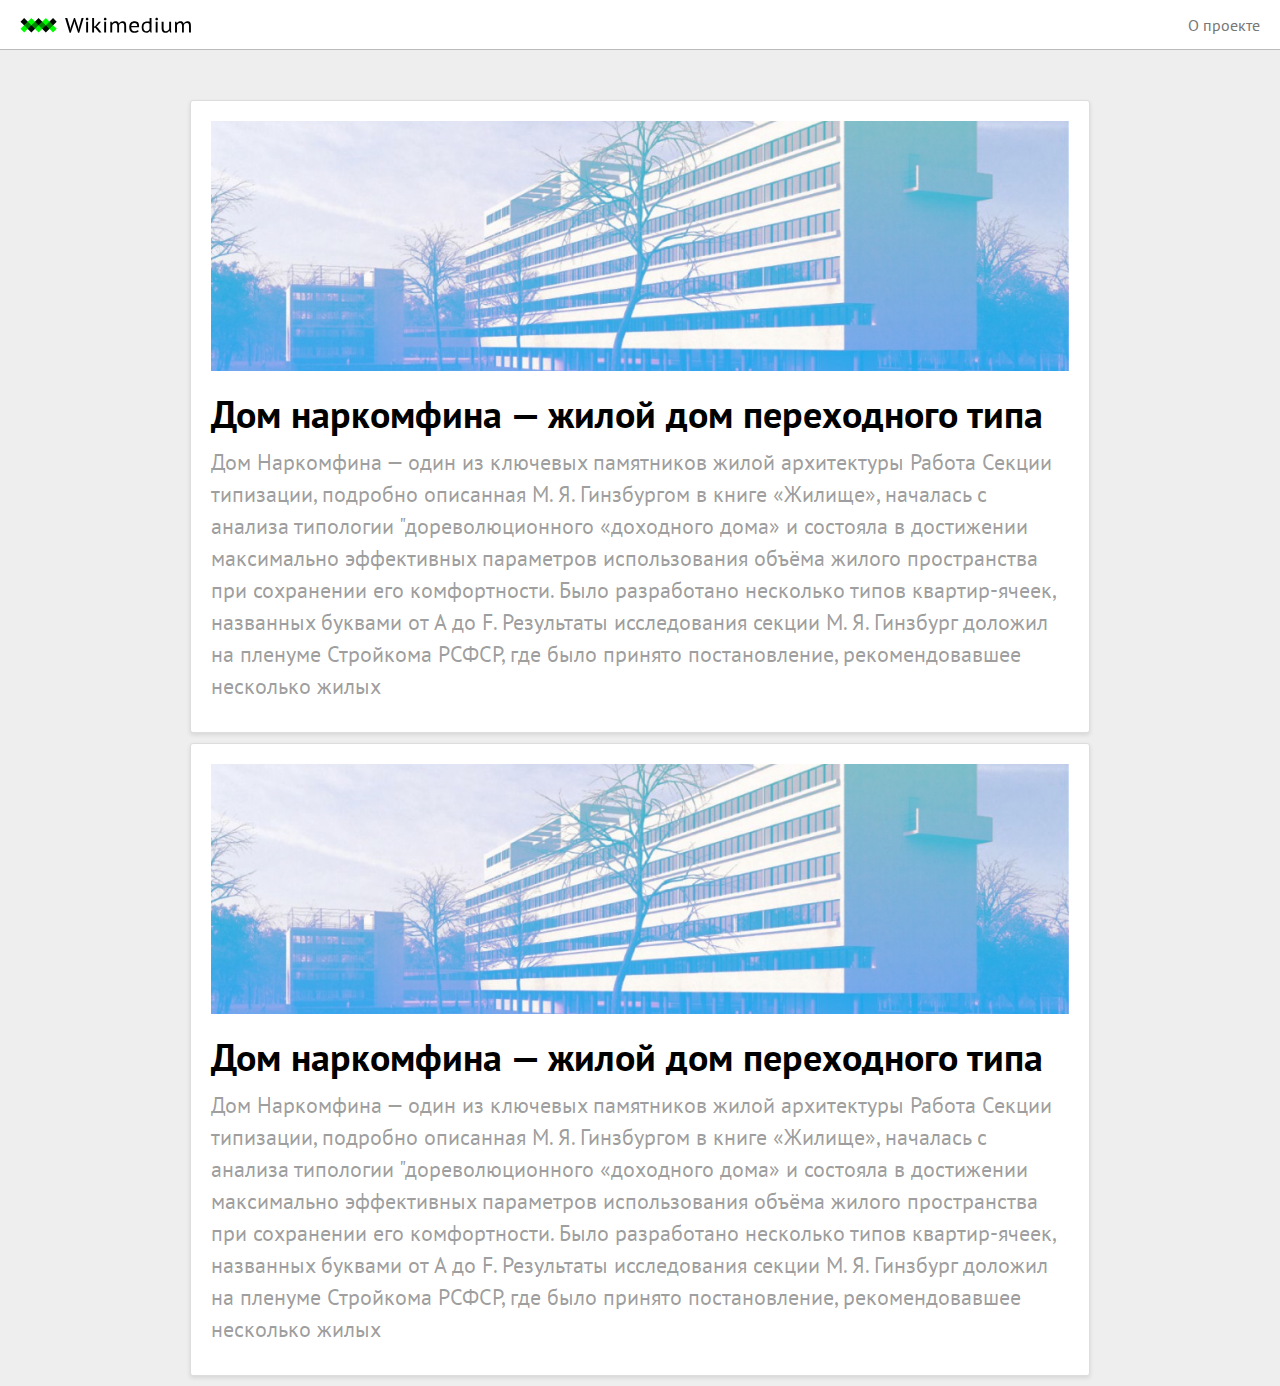
==== commit bfc1d46d: "Update index.html" ====
--- a/index.html
+++ b/index.html
@@ -1,305 +1,44 @@
-<html lang="ru">
+<html>
 <head>
-	<meta charset="UTF-8">
-	<meta name="viewport" content="width=device-width, initial-scale=1.0">
-	<meta name="viewport" content="width=device-width">
+    <meta charset="UTF-8">
+    <meta name="viewport" content="width=device-width, initial-scale=1.0">
 	<link rel="stylesheet" href="css/style.css">
 	<link rel="icon" type="image/x-icon" href="images/favicon.ico" />
 	<link rel="icon" type="image/png" href="images/favicon.png" />
-	<title>Дом наркомфина</title>
+    <meta property="og:type" content="article">
+    <meta property="og:url" content="m1d45.gighub.io">
+    <meta property="og:title" content="Викимедиум">
+    <meta property="og:description" content="Учебный проект для изучения HTML/CSS">
+    <meta property="og:image" content="">
+    <meta http-equiv="X-UA-Compatible" content="ie=edge">
+    <title>Document</title>
+    <style>
+        body {
+            background: #eee;
+        }
+    </style>
 </head>
-<style>
-	@import "css/reset.css";
-	@import "css/layout.css";
-</style>
-<script src="js/jquery-3.5.1.js" charset="utf-8"></script>
-<script type="text/javascript">
-	$(function() {
-		$('.sidebar a').each(function(){
-			$(this).on('click', function(e) {
-				e.preventDefault();
-				var scrollTo = $(this).attr('href');
-				var whitespace = scrollTo == '#1_0' ? 70 : 30;
-				$('html,body').animate({scrollTop: $(scrollTo).offset().top - whitespace }, 1000);
-			});
-		});
-	});
-</script>
 <body>
-	<div class="menubar">
-		<a href="index.html"><img src="images/logo.svg" alt=""></a>
-		<a href="about.html">Раздел 1</a>
-	</div>
-	<nav class="sidebar">
-
-		<ul>
-			<p><a href="#1_0">Дом наркомфина — жилой дом переходного типа</a></p>
-			<li><a href="#1_1">История создания</a></li>
-			<li><a href="#1_2">Идеология</a></li>
-			<li><a href="#1_3">Архитектура</a></li>
-			<ul>
-				<li><a href="#1_3_1">Пространственная организация жилого комплекса</a></li>
-				<li><a href="#1_3_2">Архитектура жилого дома</a></li>
-				<li><a href="#1_3_3">Проектные и технологические решения дома Наркомфина</a></li>
-				<li><a href="#1_3_4">Нарушение концептуального замысла и проектных решений жилого комплеса после окончания строительства</a></li>
-			</ul>
-			<li><a href="#1_4">Критика проекта</a></li>
-				<ul>
-					<li><a href="#1_4_1">С технической стороны</a></li>
-					<li><a href="#1_4_2">С бытовой стороны</a></li>
-				</ul>
-			<li><a href="#1_5">Известные жители</a></li>
-			<li><a href="#1_6">Современное состояние памятника</a></li>
-			<li><a href="#1_7">Интересные факты о Доме Наркомфина</a></li>
-		</ul>
-	</nav>
-<article class="">
-		<h1 id="1_0">Дом наркомфина — жилой дом переходного типа</h1>
+    <div class="menubar">
+        <!-- <a href="narkomfin.html">Лента</a> -->
+        <img src="images/logo.svg" alt="">
+        <a href="about.html">О проекте</a>
+    </div>
+    <div class='index_item'>
+        <img src="images/narkomfin.jpg" alt="">
+        <h1>Дом наркомфина — жилой дом переходного типа</h1>
 		<p class="main-explanation">
-			<strong>Дом Наркомфина</strong> — один из ключевых памятников жилой архитектуры
-			<a href="https://ru.wikipedia.org/wiki/%D0%9A%D0%BE%D0%BD%D1%81%D1%82%D1%80%D1%83%D0%BA%D1%82%D0%B8%D0%B2%D0%B8%D0%B7%D0%BC_(%D0%B8%D1%81%D0%BA%D1%83%D1%81%D1%81%D1%82%D0%B2%D0%BE)" title="Конструктивизм (искусство)">конструктивизма</a>, «опытный дом переходного типа». Построен в
-			<a href="https://ru.wikipedia.org/wiki/1928_%D0%B3%D0%BE%D0%B4">1928</a>—
-			<a href="https://ru.wikipedia.org/wiki/1930_%D0%B3%D0%BE%D0%B4">1930</a> годах по проекту архитекторов
-			<a href="https://ru.wikipedia.org/wiki/%D0%93%D0%B8%D0%BD%D0%B7%D0%B1%D1%83%D1%80%D0%B3,_%D0%9C%D0%BE%D0%B8%D1%81%D0%B5%D0%B9_%D0%AF%D0%BA%D0%BE%D0%B2%D0%BB%D0%B5%D0%B2%D0%B8%D1%87">Моисея Гинзбурга</a>,
-			<a href="https://ru.wikipedia.org/wiki/%D0%9C%D0%B8%D0%BB%D0%B8%D0%BD%D0%B8%D1%81,_%D0%98%D0%B3%D0%BD%D0%B0%D1%82%D0%B8%D0%B9_%D0%A4%D1%80%D0%B0%D0%BD%D1%86%D0%B5%D0%B2%D0%B8%D1%87">Игнатия Милиниса</a> и инженера
-			<a href="https://ru.wikipedia.org/wiki/%D0%9F%D1%80%D0%BE%D1%85%D0%BE%D1%80%D0%BE%D0%B2,_%D0%A1%D0%B5%D1%80%D0%B3%D0%B5%D0%B9_%D0%9B%D1%8C%D0%B2%D0%BE%D0%B2%D0%B8%D1%87">Сергея Прохорова</a> для работников
-			<a href="https://ru.wikipedia.org/wiki/%D0%9D%D0%B0%D1%80%D0%BE%D0%B4%D0%BD%D1%8B%D0%B9_%D0%BA%D0%BE%D0%BC%D0%B8%D1%81%D1%81%D0%B0%D1%80%D0%B8%D0%B0%D1%82_%D1%84%D0%B8%D0%BD%D0%B0%D0%BD%D1%81%D0%BE%D0%B2_%D0%A1%D0%A1%D0%A1%D0%A0">Народного комиссариата финансов СССР</a> (Наркомфина). Находится в Москве на
-			<a href="https://ru.wikipedia.org/wiki/%D0%9D%D0%BE%D0%B2%D0%B8%D0%BD%D1%81%D0%BA%D0%B8%D0%B9_%D0%B1%D1%83%D0%BB%D1%8C%D0%B2%D0%B0%D1%80">Новинском бульваре</a> по адресу дом № 25, корпус 1.
+			<strong>Дом Наркомфина</strong> — один из ключевых памятников жилой архитектуры Работа Секции типизации, подробно описанная М. Я. Гинзбургом в книге «Жилище», началась с анализа типологии "дореволюционного «доходного дома» и состояла в достижении максимально эффективных параметров использования объёма жилого пространства при сохранении его комфортности. Было разработано несколько типов квартир-ячеек, названных буквами от A до F. Результаты исследования секции М. Я. Гинзбург доложил на пленуме Стройкома РСФСР, где было принято постановление, рекомендовавшее несколько жилых
+            <a href="narkomfin.html"></a>
 		</p>
-		<p>
-			Долгое время находился в аварийном состоянии, был трижды включен в список «100 главных зданий мира, которым грозит уничтожение». В 2017 году началась реставрация по проекту мастерской Алексея Гинзбурга, внука
-			<a href="https://ru.wikipedia.org/wiki/%D0%93%D0%B8%D0%BD%D0%B7%D0%B1%D1%83%D1%80%D0%B3,_%D0%9C%D0%BE%D0%B8%D1%81%D0%B5%D0%B9_%D0%AF%D0%BA%D0%BE%D0%B2%D0%BB%D0%B5%D0%B2%D0%B8%D1%87">М.Я. Гинзбурга</a>.
+    </div>
+    <div class='index_item'>
+        <img src="images/narkomfin.jpg" alt="">
+        <h1>Дом наркомфина — жилой дом переходного типа</h1>
+		<p class="main-explanation">
+			<strong>Дом Наркомфина</strong> — один из ключевых памятников жилой архитектуры Работа Секции типизации, подробно описанная М. Я. Гинзбургом в книге «Жилище», началась с анализа типологии "дореволюционного «доходного дома» и состояла в достижении максимально эффективных параметров использования объёма жилого пространства при сохранении его комфортности. Было разработано несколько типов квартир-ячеек, названных буквами от A до F. Результаты исследования секции М. Я. Гинзбург доложил на пленуме Стройкома РСФСР, где было принято постановление, рекомендовавшее несколько жилых
+            <a href="narkomfin.html"></a>
 		</p>
-	<img src="images/narkomfin.jpg" alt="">
-
-		<div class="section">
-			<h2 id="1_1">История создания</h2>
-
-			<p>Дом Наркомфина, или 2-й дом Совнаркома РСФСР, стал одним из экспериментальных домов, построенных по результатам теоретических исследований Секции типизации Стройкома РСФСР, работавшей в 1928—1929 годы под руководством <a href="">М. Я. Гинзбурга</a>. Работе секции предшествовал конкурс на «эскизный проект жилого дома трудящихся», проведенный журналом «Современная архитектура» (Гинзбург подал на конкурс проект «Коммунального дома А-1»), выставка проектов конкурса в 1927 году, и строительство <a href="">дома Госстраха на Малой Бронной</a> (1926—1927, М. Я. Гинзбург и В. Н. Владимиров). И журнал, и конкурс, и работа Секции типизации были проектами ОСА (Объединения современных архитекторов)
-			</p>
-			<p>Работа Секции типизации, подробно описанная М. Я. Гинзбургом в книге «Жилище», началась с анализа типологии "дореволюционного «доходного дома» и состояла в достижении максимально эффективных параметров использования объёма жилого пространства при сохранении его комфортности. Было разработано несколько типов квартир-ячеек, названных буквами от A до F. Результаты исследования секции М. Я. Гинзбург доложил на пленуме Стройкома РСФСР, где было принято постановление, рекомендовавшее несколько жилых ячеек к массовому строительству, а остальные — к опытно-показательному, начиная с 1928 года. Согласно этому постановлению было построено шесть «экспериментальных коммунальных домов переходного типа» в Москве, Свердловске и Саратове, причем в строительстве трех из них участвовал сам М. Я. Гинзбург. С. О. Хан-Магомедов называет дом Наркомата финансов самым интересным из этих шести домов.</p>
-			<p>Определённую роль в формулировании и решении проблемы создания жилого дома нового типа на примере дома Наркомата финансов сыграл <a href="">Николай Милютин</a>, известный как автор схем социалистического расселения и градостроительных концепций соцгорода, который в указанные годы (1924—1929) исполнял обязанности <a href="">наркома финансов РСФСР</a> и выступал в качестве заказчика жилого комплекса. По теории Милютина, отражавшей правительственную установку, <i>«значительное повышение жизненного уровня рабочих и развитие обобществлённых форм обслуживания бытовых нужд трудящихся (общественное питание, ясли, детские сады, клубы и т. п.) постепенно уничтожают значение семьи как хозяйственного соединения. Этот процесс неизбежно приведёт, в конечном счёте, к полной переделке семейных форм общежития. <…> Задача раскрепощения женщины от мелкого домашнего хозяйства и вовлечение её в произодство заставляет нас ставить вопрос о всемерном содействии этому процессу»</i>. Задача реализации этих принципов и была поставлена перед авторами проекта. Согласно Екатерине Милютиной, это был дом «нового быта».</p>
-			<p>Сметная стоимость строительства составила 10 млн рублей. Строительство жилого корпуса осуществлялось под наблюдением комиссии, возглавляемой Н. А. Милютиным. Коммунальный корпус и корпус прачечной строились без утвержденных чертежей.</p>
-			<h3 id='1_2'>Идеология</h3>
-			<p>Идеи, связанные с планировочной и объемной структурой, также как и с функциональным наполнением дома, изложены в книге М. Я. Гинзбурга «Жилище», где работе Секции типизации посвящена одна глава, а дому Наркомфина — три главы; идеология дома также была озвучена М. Я. Гинзбургом на пленуме Стройкома. Согласно М. Я. Гинзбургу, анализ типов жилья в доходном доме показывает, что его «экономический эффект» был более высоким, чем «массовое жилищное строительство Москвы первых лет после революции» (т. н. моссоветское строительство).</p>
-			<p>Работа Секции типизации шла по пути «урезывания и уплотнения обслуживающих площадей» взятой за прототип типологии доходного дома: вначале удалили вторые лестницы и комнаты домработниц, затем оптимизировали коридоры, передние, ванные комнаты и кухни, сохраняя объём и высоту жилых помещений и урезая как площадь, так и высоту подсобных. Приведенные в книге расчеты эффективности использования жилого пространства построены на рассмотрении отношения кубатуры к жилой площади квартир и параметра k (k=W/P, соотношение общей кубатуры здания к полезной площади жилых ячеек). М. Я. Гинзбург ссылается как на расчеты, так и на «опытную работу передовых архитекторов Запада».</p>
-			<p>Основной акцент архитекторы сделали на встроенную мебель и компактные сантехнические ячейки. Именно отсюда берёт начало практика совмещения ванной комнаты с туалетом, знакомая нескольким поколениям советских людей. <i>«Они пытались сократить лишние движения обитателей квартир, а также считали необходимым предложить им питаться в общественных столовых, мыться в общественных банях, сдавать бельё в механические прачечные, читать и отдыхать в библиотеках и клубах»</i>.</p>
-			<p>Дом Наркомата финансов нередко называют <a href="">«домом-коммуной»</a>, что неверно: автор проекта М. Я. Гинзбург противопоставлял свой «дом переходного типа» (от «буржуазного» дома к «социалистической» коммуне, поскольку в нём не полностью уничтожалась семейная структура, как это предполагалось в домах-коммунах) практике домов-коммун и жестко критиковал последнюю:</p>
-			<blockquote>
-				«…конвейер, по которому течет здесь нормированная жизнь, напоминает прусскую казарму <…> Нет нужды доказывать абстрактную утопичность и ошибочную социальную сущность всех этих проектов. <…> Нельзя не заметить во всей этой программе механического процесса увеличения до астрономических размеров молекулярных элементов бытового уклада старой семьи».
-			</blockquote>
-			<p>В предложениях секции Стройкома нет ни слова о навязывании фиксированного распорядка дня, практикуемого в домах-коммунах, даже в проектах общежитий, ни об уничтожении традиционного семейного уклада. Цель <i>«способствовать быстрейшему безболезненному переходу к более высоким формам хозяйства»</i> авторами дома Наркомфина также озвучивалась: именно для этого был запланирован развитый коммунальный блок с функциями общественного питания, стирки, уборки и присмотра за детьми — также как и минимальный размер кухонь в квартирах. Между тем М. Я. Гинзбург подчеркивает:</p>
-			<blockquote>
-				«мы сочли совершенно необходимым создание ряда моментов, стимулирующих переход на более высокую форму социально-бытового уклада, но не декретирующих этот переход»[Комм. 1].s
-			</blockquote>
-			<p>Рассматривая дом Наркомфина как опытный, М. Я. Гинзбург не считал его типовым и настаивал на том, что создание типовых проектов жилых домов — путь неправильный, ведущий к «однообразию жилой застройки». Гинзбург считал важной «максимальную гибкость» стандартов и разработку таких стандартных элементов, «которые можно было бы всячески комбинировать <…> варьировать типы жилья, используя одни и те же стандартные элементы».</p>
-		</div>
-		<div class="section">
-			<h2>Участок</h2>
-
-			<p>Под строительство дома для работников Наркомата финансов в апреле 1929 года была отведена территория двух усадеб, выходивших на Новинский бульвар — так называемый "Шаляпинский" парк , зеленое пространство за рядом домов XIX в. вдоль Садового кольца, в одном из которых в 1910-1922 годы жил <a href="">Ф.И. Шаляпин</a>. Территория полого спускается к Пресненскому пруду, который к 1925 году был забран на этом отрезке в трубу. Планы застройки предусматривали полный снос существующих домов и дворов, включая флигели и двор дома Шаляпина, но в итоге ни одно строение при строительстве дома Наркомфина не снесли. Под домом течет река Синичка, заключенная в трубу.</p>
-		</div>
-		<div class="section">
-			<h2 id="1_3">Архитектура</h2>
-
-			<h3>Состав жилого комплекса</h3>
-			<p>
-				В проектной документации дом именовался 2-м домом СНК. Согласно проекту, комплекс должен был состоять из четырех корпусов:
-				<ul>
-					<li>жилого, на 50 семей и приблизительно 200 человек. Построен.</li>
-					<li>коммунального, соединенного с жилым теплым навесным переходом: с кухней, двумя столовыми — крытой внутри и летней на крыше, а также спортзалом и библиотекой. Построен, кухня работала в 1930-е годы, продавая еду на вынос. Столовая не заработала.</li>
-					<li>отдельное здание детского сада с яслями планировалось на прямоугольной площадке между домом и коммунальным корпусом. Не реализовано. К 1934 году детский сад разместился в коммунальном корпусе, в помещениях столовой. Просуществовал до 1941 года.</li>
-					<li>«служебный двор», включающий механическую прачечную, сушилку и гараж, был обращен к Новинскому бульвару. Реализован, прачечная функционировала (обслуживала жильцов в 1930-е годы).</li>
-				</ul>
-			</p>
-			<h3 id='#1_3_1'>Пространственная организация комплекса</h3>
-			<p>Три основных объема: жилого дома, коммунального корпуса и непостроенного детского сада, планировались как ритмически сбалансированный ансамбль разновеликих построек. Их уравновешивал корпус прачечной, перед которым со стороны Новинского бульвара планировалась организация квадратной площадки, композиционно связывающей этот корпус с городом. Жилой дом и корпус прачечной были частично подняты на колоннах, что освобождало пространство первого этажа (высотой 2,5 м) для прохода. По замыслу архитекторов, пройдя под корпусом прачечной через «парадный двор» перед входом с Новинского бульвара, по диагональной аллее можно было попасть в общественную зону комплекса или по другой аллее через жилой корпус в уровне открытого первого этажа — в парк за домом, где была организована своеобразная видовая площадка.</p>
-			<h3 id="1_3_2">Архитектура жилого дома</h3>
-			<p>Архитектура жилого корпуса была для конца 1920-х годов необычна и впечатляюща, особенно если учесть его старомосковское окружение[Комм. 2]. Жители ближайших районов прозвали его «домом-кораблем» («домом-пароходом» по Е. Милютиной) — впрочем, данный эпитет применяется ко многим модернистским зданиям. Авторам проекта Гинзбургу и Милинису удалось скомпоновать жилые ячейки в единый корпус настолько необычно, что это заинтересовало даже самого Ле Корбюзье, побывавшего в Доме Наркомфина и посетившего лично квартиру Николая Милютина.</p>
-			<h4>Парк и открытый первый этаж</h4>
-			<p>В пояснительной записке к проекту М.Я. Гинзбург так объясняет появление открытого первого этажа: «Ввиду неровности участка, вызывающего в подобных случаях устройство большой поверхности цоколя, в настоящем случае дом поднят в большей своей части на высоту 2,5 метров на отдельных столбах, что является более экономичным и, кроме того, сохраняет нетронутой площадь парка».</p>
-			<p>В книге «Жилище» сказано лаконичнее: «Весь дом расположен в парке» . Имеются в виду остатки "Шаляпинского" парка (см. выше), сохранившиеся части усадебных садов. Кроме того в 1937 году в парк вокруг дома Наркомфина пересадили деревья с реконструируемого Садового кольца, которое было залито асфальтом и снесена вся линия садов. Как следствие, одним из аргументов М.Я. Гинзбурга в пользу открытого первого этажа и «дома на ножках» стало «не разрезать домом территории парка».</p>
-			<p>
-				Другие аргументы М.Я. Гинзурга в пользу открытого первого этажа на опорах:
-				<ul>
-					<li>первый этаж наименее пригоден для жилья, а жильцы единственной квартиры первого этажа, имеющейся в доме, вынуждены все время закрывать окна шторами</li>
-					<li>по размерам дореволюцонной квартплаты известно, что квартиры на первом этаже ценились ниже</li>
-					<li>«возможность оторвать здание от земли, ... поднести восприятию человека пространственно чистым и ясным -- представлялась заманчивой по композиционным соображениям»</li>
-					<li>дома на ножках были трендом конца 1920-х годов[где?]. В 1927 году Ле Корбюзье опубликовал в журнале L'Esprit Nouveau свои «пять пунктов современной архитектуры». Первым среди них значатся свободные опоры первого этажа. См. также точное изложение пяти пунктов во французской Википедии.</li>
-				</ul>
-			</p>
-			<h4>Внутренняя структура</h4>
-			<p>
-				Жилой корпус — шестиэтажное здание-пластина длиной 85 м и высотой 17 м, вытянуто с юга на север, вдоль восточного фасада сгруппированы спальни и коридоры, вдоль западного гостиные, соответственно спальни получают утреннее солнце, гостиные вечернее. Ближе к торцам расположены две лестничные клетки, связанные между собой и с квартирами двумя широкими коридорами (4 м в ширину и 2,3 м в высоту), на втором и пятом этажах. Коридоры М.Я. Гинзбург называет горзизонтальными артериями и противопоставляет их вертикальным лестницам: коридоры должны были упростить жителям квартир связь с помещениями коммунальных сервисов. С другой стороны, архитектор трактовал коридоры как общественные пространства («место общественного пребывания»).
-			</p>
-			<h4>Типы ячеек-квартир и их распределение</h4>
-			<p>Секция типизации Стройкома РСФСР разработала пять основных типов жилых ячеек: A, B, C, D и F. Самая крупная из них, ячейка A, подразумевала трех- и двухкомнатные квартиры, B — только двухкомнатные. Минимальной была ячейка F, рассчитанная на жилую площадь 25-30 м².</p>
-			<p>В доме Наркомфина использованы три типа квартир - по Гинзбургу, «Жилище» (1934) - в реальности около десятка типов квартир–ячеек. Второй и третий этажи заняли восемь квартир типа K - по Гинзбургу - в реальности девять квартир типа K, предназначенные для больших семей. На трех верхних этажах, с четвертого по шестой, разместились 32 малометражные квартиры типа F - по Гинзбургу, «Жилище» (1934) - в реальности 24 малометражные квартиры типа F, рассчитанные на одного человека либо на семейную пару без детей. В торцах дома, отделенных от центральной части лестничными клетками, использованы ячейки 2F — сдвоенные ячейки F. На уровне плоской крыши, располагались <strong>комнаты типа общежития</strong>, где были реализованы опубликованные Николаем Милютиным в «Соцгороде» жилые ячейки на одного человека. Часть из них — на одного человека, часть — на двух, площадью соответственно 9 и 15 м², высотой 2,6 м, объединенные общим санузлом и душем между каждыми двумя комнатами.</p>
-			<p>В <strong>ячейках K</strong> площадь гостиной, или «жилой комнаты» – 25 м², ее высота 5 м. В части, разделенной на два яруса высотой по 2,3 м, внизу расположены: соединенная с коридором терраса, передняя и кухня площадью 4,3 м², вверху две спальни 19,88 и 12,1 м² с ванной и туалетом (совмещёнными). Жилая площадь ячеек K 57-60 м², общая площадь 82-83 м², (100 м² квартира № 11). С момента заселения дома этот тип квартир предназначался для наиболее элитных семей по причине их вместительности, удобства и большей "жилплощади".</p>
-			<p><strong>Ячейки F</strong> - все квартиры двухэтажные с входами из одного коридора пятого этажа. Квартиры имели две планировки: либо с лестницей от входа наверх (в двухэтажную гостиную со стеклянным окном во всю стену) и опять наверх (в спальную нишу), либо с длинной лестницей вниз, в такую же гостиную и спальную нишу, расположенные на одном уровне. Таким образом каждая квартира состоит из двух частей. Одна часть её имеет высоту 3,6 м (гостиная), другая — 2,3 м (спальная ниша). При выбранной планировке гостиная и спальная ниша открыты друг другу, визуально и пространственно, чем обеспечивалось двухстороннее освещение и проветривание. Единственными закрытыми пространствами квартиры являлись душевая кабина с умывальником и туалет. При необходимости визуальное и физическое разделение спальной ниши и гостиной достигалось карнизом с занавеской. Передняя и туалет расположены непосредственно у входа в квартиру. В малометражных квартирах F нет кухонь. Отсутствие кухонь, по Виктору Бачли, служит предельным выражением социализированной жизни и нового быта. Жилая комната оборудована небольшим «кухонным элементом» для подогрева пищи. Общая площадь ячеек F 35-36 м².</p>
-			<p>Появление <strong>ячеек 2F</strong> в торцах здания вызвано необходимостью рациональной компоновки объемов квартир внутри дома; оно позволило, прежде всего, ограничиться двумя коридорами. Ячейки 2F в целом дублируют структуру ячеек F. В них две гостиных высотой 3,6 м, а также столовая, передняя, ванна, туалет и кухня высотой 2,3 м. М.Я. Гинзбург называет ячейки 2F «в социально-бытовом отношении <...> обычными квартирами с более рациональным распределением высот, а потому и с более интересным пространственным решением», однако ничего не говорит ни о количестве ячеек 2F в доме, их площади, и количестве комнат в них. Виктор Бачли приводит следующие данные. Вдоль каждой лестничной клетки расположены ячейки 2F двух типов: двухуровневые (три квартиры на 6-м этаже), остальные одноуровневые (три квартиры на 4-м этаже). Все комнаты ячеек, по аналогии с дореволюционными квартирами визуально и физически отделены друг от друга стенами и дверными проёмами. Вдоль южной лестничной клетки находятся две <i>«сочленённые ячейки К»</i> (англ. <i>articulated K-units</i> - определение Бачли). Этот тип квартир никогда не упоминался ни в рекомендациях Стройкома РСФСР, ни в работах Гинзбурга, его учеников и комментаторов. Отличается от ячеек К существенно большей площадью, наличием дополнительного туалета и столовой на нижнем уровне, а также большими полукруглыми балконами. Елена Овсянникова (2015) описывает этот тип квартир следующим образом: <i>«В торцах здания, с севера и юга, построены более просторные, индивидуально спланированные квартиры с балконами. В одной из таких квартир находилась мастерская Гинзбурга»</i>. Общая площадь торцевых ячеек 2F составляла от 77 (кв. № 14) до 114 м² (кв. №18, пять комнат).</p>
-			<p>Обследование дома Наркомфина, проведенное в 1994 году профессором МАрхИ Еленой Овсянниковой и швейцарскими студентами из Женевы, которыми руководил Жан-Клод Люди, показало, что его внутренняя структура оказалась ещё сложнее, чем было заявлено в проекте. Нестандартные квартиры, как оказалось, были на каждом этаже, хотя большинство их — типовые. Общее число вариантов жилых ячеек могло доходить до одиннадцати (включая помещение для консьержа, «студию» на верхнем этаже, общежитие на кровле и пентхаус самого Милютина). Характерно, что в конце коридора пятого этажа находилась общая кухня, организованная уже в 1940-е годы, а из самого коридора был доступ в чуланы для хранения вещей, не всегда помещавшихся в ячейки «F».</p>
-			<p>В монографии Иоганнеса Крамера и Анке Заливако (2013), содержащей наиболее полные результаты исследований внутренней структуры и компоновочных решений дома Наркомфина отмечено: <i>«Неоднократно упомянутая противоречивость проекта заключается в том, что Гинзбург и Милинис очевидно не могли или не хотели выбрать единую последовательную концепцию организации жилого пространства. Напротив различные типы квартир не только скомпонованы и оборудованы совершенно различно, но и спроектированы для совершенно различных групп пользователей так, что в целом возникла своего рода энциклопедия нового жилья с четырьмя принципиально различными типами квартир, каждая из которых, в свою очередь, имеет собственные варианты исполнения»</i>.</p>
-			<p>Низкая высота потолков, по словам М.Я. Гинзбурга, компенсируется «смежным резервуаром» жилой комнаты-гостиной. Между тем, отдавая себе отчет в том, что помещения недостаточно изолированны, М.Я. Гинзбург оговаривается, что решение «пригодно для небольшой семьи, в противном случае понадобятся раздвижные стенки или портьеры, которые позволили бы в случае необходимости создать нужную звуковую изоляцию отдельных помещений».</p>
-			<p>Террасы в уровне нижнего коридора были предназначены для совместного использования жильцами восьми квартир типа K (в реальности девяти квартир типа К), для этого предусмотрена крытая терраса, параллельная коридору. Для отдыха жильцов квартир типа F предназначался солярий на крыше .</p>
-			<p>Принцип компоновки жилых ячеек, подобный применённому в проекте дома Наркомфина, был реализован в ряде проектов и на Западе, в частности, в построенном в Бреслау (Вроцлаве) по проекту Ганса Шаруна общежитии для холостых (1929 год). Наличие коридора, обслуживающего несколько уровней, характерно для жилых единиц Ле Корбюзье.</p>
-			<h4>Архитектура коммунального корпуса</h4>
-			<p>Корпус общественного обслуживания, названный авторами «коммунальным», представлял собой замкнутый , почти кубический объём со стороной около 10 м. С жилым корпусом его связывает переход на уровне второго этажа. Четыре этажа коммунального корпуса объединены двусветными помещениями высотой 5 м, обращенными на север, во двор комплекса, и закрытыми сплошным витражом 4-этажной высоты. В нижней части первоначально планировался спортивный центр, в верхней общественная столовая с летним кафе на крыше и библиотека. Лестничная клетка в западной части связывала все этажи коммунального корпуса между собой и с переходом, ведущим к дому. По словам М.Я. Гинзбурга, двигаясь по лестнице и внутри помещений корпуса, «зритель получает непрерывно меняющееся пространственное ощущение».</p>
-			<h4>Фасады</h4>
-			<p>Фасадное решение дома лаконично конструктивизма: ленточные окна, характернейший прием 1920-х годов, подчеркивают горизонталь, гладкие стены украшены лишь элементами, обусловленными функционально: полосами цветочных ящиков, выемкой террасы во втором этаже. Структура фасадов отражает внутреннее устройство квартир, следуя принципу модернистской архитектуры изнутри-наружу, поэтому на восточной стене преобладают ленты, а в нижней части западной стены окна гостиных сливаются в крупные пятна остекления, чередуясь с небольшими окнами кухонь. Северный торцевой фасад лишен окон и оживлен лишь выступом балкона, хорошо освещенный южный решен пластичнее -- оживлен тремя выступами полукруглых балконов, образуя один из хрестоматийных видов дома. Полукруглые балконы размещены один над другим на уровне третьего, пятого и шестого этажей. Тему лаконичных объемов с большими плоскостями стекла подхватывает и коммунальный корпус.</p>
-			<h3>Конструкции и материалы</h3>
-			<h4>Железобетонный каркас</h4>
-			<p>Дом был возведен с применением новинок тогдашней строительной индустрии, за конструктивные эксперименты отвечал инженер Сергей Львович Прохоров и возглавляемая им компания Технобетон. Несущая конструкция -- железобетонный каркас.</p>
-			<blockquote>
-				«Статическую нагрузку несут круглые железобетонные столбы с арматурой Консидера. В поперечном направлении расстояние между осями 3,50 и 4,50 м. В продольном направлении - 3,75 м. Столбы в продольном и поперечном направлении связаны железобетонными прогонами. В поперечном направлении имеются консоли по обе стороны, дающие общую глубину корпуса 10,15 м. Таким образом почти все столбы оказываются внутри архитектурного пространства, и наружные стены по каждому этажу передают нагрузку столбам через консоли. Толщина столбов 35 см. Наружные стены выполнены из пустотелых шлакобетонных камней типа «Крестьянин» в полтора камня с засыпкой между камнями 6 см шлака. Общая толщина наружных стен 36 см».
-			</blockquote>
-			<p>Каркасная конструкция позволила освободить первый этаж для прохода и снять нагрузку с внешних стен, которые служат термоизоляционным ограждением благодаря шлакоблокам с теплоизоляционным заполнением. Как следует из иллюстраций, приведенных в книге Е. Овсянниковой и Е. Милютиной Жилой комплекс «Дом Наркомфина», выполненных в наше время, когда штукатурка стен повсеместно обвалилась, материалом стен главного фасада являлись шлаковые блоки, а торцевые поверхности дома выполнены из обожжёного кирпича.</p>
-			<h4>Блоки Прохорова</h4>
-			<p>Важным нововведением С.Л. Прохорова стало использование блоков «холодного» бетонного камня с двумя крупными отверстиями: для междуэтажных перекрытий и внутри вертикальных стен между квартирами и в ограждении лестничных клеток. Пустоты блоков использовали для прокладки канализационных, водосточных и вентиляционных каналов, размещенных внутри здания, нередко в довольно сложной конфигурации, поскольку требовалось провести все коммуникации между объемами квартир разной типологии. В составе перекрытий ряды блоков перемежали с армированным бетоном, экономя бетон и даже деревянную опалубку, поскольку в доски не требовалось забивать гвозди:</p>
-			<blockquote>
-				«...на расстояниях, равных длине камня, укладывались доски, подпертые деревянными стойками. На доски клались камни со специально оставляемыми промежутками. В промежутки укладывалась арматура, и все перекрытие бетонировалось. Получалась плита (5 см) с балками и промежутками, заполненными бетонными камнями».
-			</blockquote>
-			<p>«Холодные» блоки с двумя отверстиями М.Я. Гинзбург называет «обычными для немецкого бетонного строительства» (действительно, они известны, в частности, в практике Баухауса). С.Л. Прохоров организовал производство похожих блоков в крупными отверстиями прямо на стройплощадке дома Наркомфина с использованием станков для производства блоков «Крестьянин», куда подкладывались деревянные вкладыши для изготовления отверстий. Впоследствии они получили название «блоков Прохорова».</p>
-			<h4>Другие экспериментальные материалы</h4>
-			<p>Пол в квартирах был выполнен из 2-сантиметрового двухслойного ксилолита (древесный камень, в основе стружка, типологически материал подобен ДСП). Ксилолит укладывали по бетонной плите основания. Во внутриквартирных перегородках использовался фибролит и блоки «Крестьянин» в 1/2 блока; толщина перегородок 5 см (звукоизоляция в современном понимании в доме Наркомфина отсутствовала; ее планируется добавить при реставрации дома в 2017-2019 гг.). Для утепления железобетонных балок в местах их выхода на фасад (т.е. достаточно редко) использовался т.н. камышит, теплоизоляционный материал из сухой спрессованной травы.</p>
-			<p>Плоская гольццементная кровля дома утеплена шлаком и снабжена водостоками, проведенными в теле дома. Технологические решения кровли с теплоизоляцией «торфоплитами» из прессованного торфа и гидроизоляцией битумом следовали схеме, разработанной ведущим германским специалистом по плоским крышам Эрнстом Маем.</p>
-			<h3>Интерьеры</h3>
-			<h4>Освещение</h4>
-			<p>Архитекторы дома Наркомфина уделяли большое внимание освещенности внутренних пространств. «Лучшей системой», зрительно расширяющей пространство, М.Я. Гинзбург называет «горизонтальную световую ленту, подтянутую к потолку». При этом по словам архитектора «горизонтальная лента дает значительно более равномерную освещенность». Расчеты коснулись и оптимальных отрезков стены выше и ниже окна: в обоих случаях оптимальной названа высота простенка 1 м сверху или снизу. Идеальным же решением признано сплошное остекление, апробированное в доме Наркомфина на примере витража коммунального корпуса.</p>
-			<h4>Сдвижные окна</h4>
-			<p>Одно из нововведений дома Наркомфина окна, скользящие по направляющим, сходные с изобретенными Ле Корбюзье и Пьером Жаннере. Они были доработаны с учетом российского климата. Ленточные окна включали два элемента: подвижные и неподвижные. Неподвижные с железобетонными рамами, подвижные — с дубовыми, скользящими на роликах по направляющему рельсу и прижимающимися к бетону рукояткой с эксцентриком. Места прижима в окне с деревянной рамой были обиты брезентом и войлоком. М.Я. Гинзбург считает ошибкой изготовление неподвижных бетонных рам и называет пять достоинств сдвижных оконных рам:
-				<ul>
-					<li>Стандартность</li>
-					<li>Экономия пространства внутри комнат</li>
-					<li>Почти герметичный прижим и отсутствие необходимости заклейки в зимнее время</li>
-					<li>Отсутствие необходимости в форточках, т.к. раму можно открыть на любое расстояние, начиная от узкой щели</li>
-					<li>Простота и дешевизна</li>
-				</ul>
-			</p>
-			<h4>Цвет</h4>
-			<p>Эксперименты с цветом в доме Наркомфина стали продолжением опытов, начатых М.Я. Гинзбургом в архитектурной комнате бывшего МВТУ (сейчас МГТУ им. Н.Э. Баумана) и признанных автором не очень удачными: "длительное пребывание в этой комнате утомляло". Работой по подбору цветовых решений квартир дома Наркомфина руководил художник из Баухауса профессор Хиннерк Шепер . Стены в квартирах не оклеивали обоями, а гладко окрашивали — теплые гаммы колеров для одних квартир и холодные для других. В квартирах теплой гаммы для потолка была выбрана светлая охра, для стен лимонно-желтый. В холодной гамме для потолка использовали голубой оттенок брауншвейг, стены же были голубоватого и зеленоватого оттенков[Комм. 3]. В обоих случаях была выбрана менее интенсивная гамма, чем в опыте с комнатой МВТУ.</p>
-			<p>"Опыты показали, что теплая гамма пространственно ограничивает объем: холодная же, наоборот, как бы расширяет помещение", - пишет М.Я. Гинзбург. Вывод, сделанный архитекторами из экспериментальной раскраски интерьеров - следует быть чрезвычайно осторожным в выборе цвета, а яркий цвет уместен на потолке, куда мы смотрим не так часто: поэтому основной, более яркий тон в окраске квартир дома Наркомфина применялся именно на потолках.</p>
-			<p>Цвет также был использован для облегчения навигации: так, расположенные двери верхних и нижних ячеек F были для различения покрашены в черный и белый цвет. Потолки лестничных клеток и коридоров также были покрашены в разные цвета: оранжевый, брауншвейг, зеленая земля, кобальт, вермильон, зеленый веронез[источник не указан 343 дня], - помогая жителям сориентироваться, в какой части дома они находятся.</p>
-			<p>Во всех жилых помещениях полы из дубового паркета (широкий паркет 8 см). В ванных комнатах, по крайней мере, трёхкомнатных квартир до 1960 года сохранялись полы из пробкового дерева, позднее заменены кафельной плиткой. Электропроводка открытого типа — витой провод на фарфоровых изоляторах. Электровыключатели поворотные, как и розетки, также фарфоровые.</p>
-		</div>
-		<div class="section">
-			<h2 id='1_4'>Критика проекта</h2>
-
-			<p>Первым критиком здания дома Наркомфина был сам М.Я. Гинзбург — взгляд на историю строительства дома как на эксперимент предполагал его критическую оценку в книге "Жилище", вышедшей в 1934 году.</p>
-			<p>Дому Наркомфина посвящено большое количество публикаций, как в российских, так и в зарубежных источниках. В западных источниках описания дома Наркомфина нередко сопровождаются определениями «утопия» и «утопический» (англ. <i>utopian housing project</i>).[Комм. 4]. В советских публикациях авторы старались избегать такой трактовки, привычно используя лексику типа «эксперимент», «экспериментальный», «переходного типа» и т. п., не акцентируя внимание на его результатах.[Комм. 5].</p>
-			<h3 id="1_4_1">С технической стороны</h3>
-			<p>Объектом критики, в первую очередь со стороны качества использованных строительных материалов, стали несущие стены, так как жилой корпус ни разу не ремонтировали за все почти 90 лет его существования. Штукатурка фасадов осыпалась, а стены из кустарно выполненных цементных и шлаковых блоков, сделанных прямо на стройке, разрушались. Наполнителями в цементном растворе служили разные подручные материалы, в том числе металлургический шлак, солома, камыш.</p>
-			<p>Каркасная конструкция дома на ножках весьма затруднила устройство в нём вертикальных коммуникаций, не говоря о промерзании нижнего жилого этажа. Канализационные стояки пришлось утеплять и пропускать в нестандартных, специально утолщенных колоннах, что первоначально не учитывалось в эскизном архитектурном решении. Ряд проблем вызвала и плоская кровля и связанные с ней протечки. Исполнение такой кровли требует особой тщательности и качественных материалов, которые в период строительства можно было достать только благодаря инициативе заказчика ранга Милютина. Такая кровля требует постоянного ухода — прочистки загрязненных или замерзших внутренних водостоков, починки покрытия, регулярного сбрасывания снега.</p>
-			<p>Использованный во внутренней отделке дома «камышит» оказался плохим звукоизолирующим материалом, в частности, в качестве внутренних перегородок между первоначально «спальными комнатами», оказавшихся заселённых различными семьями. По этому поводу было высказано много критических замечаний. К моменту окончания войны вентиляционные шахты оказались забитыми, вытяжная вентиляция повсеместно не работала.</p>
-			<p>Эксперимент с устройством раздвижных горизонтальных окон <i>«не достиг цели и вызвал нарекания жильцов»</i>. Ленточные окна шириной во всю стену не отвечали реалиям московского климата. Места прижима в окне с деревянной рамой были обиты брезентом и войлоком. Через пару десятилетий уплотнения износились, к тому же бетонные рамы стали осыпаться, обнажая металлическую арматуру, сдвижные элементы окон заклинивали и в зимнее время пропускали холодный воздух.</p>
-			<p>Оборудование квартир не удалось сделать идеальным, ни стилистически, ни функционально. Например, там, где удавалось поставить ванну, то это были громоздкие дореволюционные чугунные изделия, занимавшие слишком много места в габаритах первоначально запланированных душевых кабин. Солидная по площади ванная комната была только в квартире Милютина.</p>
-			<h3 id='1_4_2'>С бытовой стороны</h3>
-			<p>С бытовой стороны Дом Наркомфина также вызывал множество нареканий. Основой явилось нарушение заложенного в проекте принципа заселения типовых ячеек (квартир), связанного с тяжелейшим жилищным кризисом в СССР. В Доме Наркомфина в 1940-е…1970-е годы были распространены примеры квартир-коммуналок, когда одной из семей приходилось жить в общей комнате, а другой — в спальне. При этом минимальные размеры кухонь и санузлов приводили к скандалам и, в результате, к резкой критике архитектуры авангарда и системы в целом. По-видимому, благополучными исключениями являлись квартиры бывших наркомов Н. Милютина и Н. Семашко.</p>
-			<p>Не выдержал Дом Наркомфина и конкуренцию с традиционными в отношении строительных технологий домами, выстроенными по инициативе Моссовета. Если в Доме Наркомфина легкие бетонные блоки разрушались, то толстые и непромерзаемые кирпичные стены домов Моссовета до сих пор отличаются хорошей звукоизоляцией всех помещений и сохраняют микроклимат в квартирах.</p>
-			<p>В итоге Дом Наркомфина так и не стал «домом-коммуной переходного типа» — к середине 1930-х годов утопические проекты первых лет советской власти сошли на нет, да и сами жильцы отказались от этой идеи.</p>
-			<p>По словам современного автора <i>«довольно быстро выяснилось, что номенклатурная элита не готова жить по утопическим заветам Гинзбурга»</i>. По данным Виктора Бачли, в предвоенные годы почти половина домохозяйств (семей) дома Наркомфина содержали домработницу и не показывали желания социализироваться.</p>
-			<p>Идущую вдоль нижнего коридора галерею, предназначенную для встреч и общения, быстро превратили в места для сушки белья, позднее в индивидуальные кладовки; терраса с садом на крыше так и не была достроена, а общей столовой почти никто не пользовался. Жильцы с удовольствием покупали в столовой готовые блюда, однако предпочитали забирать их с собой в квартиры, а не питаться вместе[Комм. 6]. В таком виде коммунальный корпус существовал недолго. Через некоторое время общественное питание перестало удовлетворять основную массу жильцов, и кухня стала нерентабельной. Вслед за этим изменилось и назначение двухсветных залов. Они были приспособлены вначале под типографию, а в дальнейшем — под конструкторское бюро.</p>
-			<p>Успешно функционировали только два коммунальных хозяйственно-бытовых учреждения: прачечная и детский сад (в коммунальном корпусе). Но и они во время войны были закрыты.</p>
-			<p>Авторы монографии советского периода (1986), посвященной Дому Наркомфина, подводя итоги, писали, что «эксперимент с организацией новых форм ведения социально-бытового хозяйства для начала 1930-х годов был преждевременным и оказался несостоятельным».</p>
-			<p>Английский историк материальной культуры Виктор Бачли в своей работе 1999 года писал более откровенно, что <i>«утопизм и стремление к реформированию повседневной жизни, положенные в основу проекта дома Наркомфина, впали в немилость практически сразу по его завершении. С началом пятилетки и консолидации власти Сталиным заложенные в проект идеи коллективизма и феминизма были отвергнуты как левацкие и троцкистские»</i>.</p>
-		</div>
-		<div class="section">
-			<h2>История эксплуатации и проект реставрации</h2>
-
-			<h3>Развитие городского окружения</h3>
-			<p>В 1933—1935 году на территории, первоначально предназначавшейся для детского сада и яслей жилого комплекса (вдоль его южной границы), по проекту архитектора Сергея Леонтовича был построен жилой дом работников Совнаркома (дом 25, корп. 10), композиционно никак не связанный с комплексом. Совет народных комиссаров отдал предпочтение архитектурному проекту Леонтовича, как более отвечающего политической обстановке, и построил украшенное орнаментом здание в стиле сталинского классицизма.</p>
-			<p>В итоге сохранение усадебных построек по линии Новинского бульвара, а также строительство в границах первоначально отведённого участка ещё одного жилого дома, чужеродного комплексу, не позволило полностью осуществить авторский замысел по организации пространства. К 1934 году комплекс начал утрачивать композиционную целостность. Изменения коснулись парка между жилым и общественным корпусами и прачечной. Были пересажены деревья с Новинского бульвара, что нарушило визуальные связи элементов композиции. Застройка «пространства первого этажа» прачечной исключила возможность прохода через ее объем на территорию комплекса. Вместе с тем фото немецкой аэросъёмки 1941 года показывает, что диагональная дорожка парка от прачечной до сочленения обоих корпусов Наркомфина сохранилась.</p>
-			<p>Не были построены: детский сад и ясли, жилой корпус второй очереди (авторы проекта архитекторы М.Я. Гинзбург и Г.А. Зундблат) и комплекс служебного дворика, объединяющего гараж для жильцов, прачечную, котельную. Сооружена была лишь прачечная, использовавшаяся жильцами лишь в первые годы, а после войны перешедшая в ведомственное подчинение.</p>
-			<p>К началу 1940-х годов участок вдоль северной границы территории жилого комплекса (за дворовым фасадом корпуса прачечной во всю его длину, и в глубину двора вплоть до дома Наркомфина с его восточной, северной и частично с западной сторон) был выделен под ведомственный гараж СНК РСФСР, позднее Совмина РСФСР, его территория площадью около гектара была покрыта асфальтом, гараж обнесён забором, а парк за домом с видом на Москва-реку был ликвидирован. Гараж просуществовал до 1965 года. В начале 1950-х годов в непосредственной близости от дома Наркомфина была возведена одна из сталинских высоток - жилой дом на Кудринской площади, ставшая архитектурной доминантой Краснопресненского района.</p>
-			<h3>Перестройки</h3>
-			<p>С середины 1930-х годов дом № 25, корп. 1 стоял на балансе Совета народных комиссаров, с 1946 года — Совета Министров РСФСР вплоть до начала 1960-х годов. В 1961 году снят с баланса Совета Министров РСФСР и передан в общегородское подчинение (в ЖЭК). Коммунальный блок остался на балансе Совмина РСФСР и выполнял функцию типографии.</p>
-			<p>В процессе строительства в выходящем на кровлю объеме, предназначенном для вентиляционной камеры, разместилась двухуровневая квартира-«пентхаус» министра финансов Николая Милютина, спроектированная им для своей семьи с согласия М. Гинзбурга[Комм. 7]. Милютин живо интересовался вопросами дизайна интерьера своей квартиры, лично участвовал в подборе колеров для окраски стен.</p>
-			<p>Поскольку отдельностоящее здание детского сада и яслей не было построено, значительную часть коммунального корпуса отдали под детский сад. Из предусмотренных замыслом общественных функций этого корпуса в 1930-е годы в полную силу заработала только кухня. Столовая работала в пол-силы, поскольку жильцы предпочитали брать обеды на дом. Через некоторое время общественное питание перестало удовлетворять основную массу жильцов, и кухня стала нерентабельной. Вслед за этим изменилось и назначение двухсветных залов. Они были приспособлены вначале под типографию, а в дальнейшем — под конструкторское бюро.</p>
-			<p>Успешно функционировали только два коммунальных хозяйственно-бытовых учреждения: прачечная и детский сад (в коммунальном корпусе). Но и они во время войны были закрыты.</p>
-			<p>Идущую вдоль нижнего коридора галерею, предназначенную для встреч и общения, жильцы коммунальных квартир постепенно превратили в индивидуальные кладовки. В 1930-е годы северная торцевая часть галереи второго этажа заложена с образованием дополнительного помещения. В ячейках К - в процессе превращения их в коммунальные[Комм. 8] - парапеты галерей верхних уровней повсеместно были заложены в 1930-е и 1940-е годы, на узких площадках галерей образованы дополнительные кухни, <i>тем самым визуально просторный характер квартир был сильно изуродован</i>. Совмещённые санузлы квартир типов К и 2F повсеместно были переоборудованы в раздельные установкой дополнительных перегородок за счёт уменьшении площади ванных комнат.</p>
-			<p>К началу 1990-х годов из двадцати четырёх ячеек F охранили оригинальную планировку лишь четыре ячейки-квартиры, в которых дифференциация пространства обеспечивалась занавесками - практика, отвечавшая первоначальным замыслам архитекторов. В остальных квартирах этого типа была выполнена сегментация объёма посредством возведения стены с дверью, чем обеспечивалось создание полностью изолированной спальной комнаты.</p>
-			<p>Терраса с садом на крыше так и не была достроена, хотя при исследованиях 2017 года на кровле обнаружили всю необходимую инфраструктуру для озеленения[какую?].</p>
-			<p>К 1936 году ввиду острого дефицита жилья пролёты между столбами-опорами первого этажа были застроены, здесь были размещены дополнительные шесть квартир (сверх 50-ти проектных) с частичным заглублением их в цоколь, в общий тамбур которых (на две квартиры) с улицы можно было попасть спуском по четырём ступенькам вниз. По планировке трёхкомнатные квартиры принципиально отличалась от имевшихся в доме. Включали три жилые комнаты, и отдельные кухню, ванную комнату и туалет. Бачли называет их сталинскими квартирами.</p>
-			<p>После войны в северной части цокольного этажа было организовано служебное общежитие (до войны это была отдельная квартира на одну семью, глава которой, научный консультант Совета народных комиссаров, был репрессирован в 1937 году, а на освободившуюся площадь вселились три семьи), третье в доме. Служебное помещение было также пристроено к южному фасаду, надстроен коммунальный корпус. В 1959 году со стороны западного фасада дома пристроена лифтовая шахта, соединённая переходами с основной лестницей и примыкающая вплотную к вытяжной трубе котельной.</p>
-			<p>Практически все трёхкомнатные квартиры нижних этажей превратились в коммунальные, к чему не были приспособлены; минимальные размеры кухонь и санузлов приводили к скандалам. Минимальная ширина лестницы с двумя поворотами, соединяющей оба яруса трёхкомнатных квартир, не позволяла поднимать по ней габаритную мебель, набиравшую популярность к началу 1960-х годов. По ней было невозможно спустить с верхнего яруса гроб с телом умершего, и покойника приходилось выносить на руках.</p>
-			<p>Как пишет в своих воспоминаниях о Доме Наркомфина Екатерина Милютина, «квартиры для одиночек заселили семьями, семейные сделали коммунальными. Вместо закрытой столовой (коммунальный корпус) на пятом этаже сделали коммунальную кухню с рядами плит и корыт. Детский сад закрыли, коммунальный корпус превратился в типографию. Прачечная сохранилась, но она постепенно перестала обслуживать жильцов. В конце концов дом передали в ЖЭК, покрасили немыслимой жёлтой краской и перестали ремонтировать».</p>
-			<p>По состоянию на начало 1960-х годов в доме насчитывалось 58 квартир со 178 жителями.</p>
-			<h3>Причины ветхости дома</h3>
-			<p>За все годы существования дома не было выполнено ни одного капитального ремонта. В конце 1970-х власти Москвы собирались сделать капремонт, для чего выселили тридцать квартир, но так и не успели. Процесс расселения возобновился в конце 1980-х годов, однако по состоянию на начало 2008 года там проживало около 15 семей (в реальности одиночек). Отсутствие капитального ремонта привели к тому, что дом очень сильно обветшал, его состояние долгое время оценивалось экспертами как «критическое». В 2006 году дом Наркомфина был включён в «World monuments watch list of 100 most endangered sites» — Список памятников мировой культуры, находящихся под угрозой исчезновения. С 2010 года часть пустых квартир сдана в аренду под мастерские либо жилые помещения, которые в основном заняла «творческая молодежь», небезразличная к архитектурному шедевру.</p>
-			<p>Отсутствие капитального ремонта дома (помимо окраски фасадов) объясняется тем, что дом оказался неремонтопригодным - после войны 1941—1945 годов в архивах не оказалось детальных чертежей здания, а равным образом и чертежей коммуникаций водоснабжения, канализации и вентиляции[Комм. 9]. По данным Архнадзора, Гинзбург никогда не публиковал осуществленный вариант планов дома и не упоминал о наличии в нём квартиры Милютина. Как сообщает Е. Б. Овсянникова (2015), «чертежи, чудесным образом, были обнаружены в цюрихском архиве Ле Корбюзье».</p>
-			<p>Обветшание фасадов дома также объясняется искажением замысла архитекторов. Вдоль ленточных окон по всей длине восточного фасада были установлены бетонные короба с землей для растений. Щелевые отверстия для вытекания воды из них вели наружу и были отнесены от стен, но позднее отверстия заделали[когда?] и влага от полива текла по фасадам, что стало причиной наибольших разрушений именно на восточной стене. Водосточная труба, помещенная внутри объема здания у северного торца, после войны, в 1950-е годы, засорилась и разрушилась.</p>
-			<h3>Новейшая история дома и реставрация</h3>
-			<p>По данным Госреестра недвижимости на 2005 год доме на балансе числились 46 квартир. В 2006 году компания «Коперник» (ранее МИАН) Александра Сенаторова начала скупать квартиры в доме. Сенаторов утверждал, что планирует реставрацию дома. Впрочем, ясности, насколько это действительно будет реставрация, а не коммерческая перестройка, не было. По состоянию на март 2014 года из общей площади (около 4 тыс. м²) в собственности группы Сенаторова находилось 2,2 тыс. м², ещё 1,3 тыс. м² — на балансе мэрии Москвы, оставшиеся помещения — у пяти собственников квартир. В 2014 появился проект реставрации дома Наркомфина, предложенный архитектурным бюро Kleinewelt Architekten.</p>
-			<p>Зима 2011—2012 годов практически разрушила «коммунальный блок». Доступ в некоторые части Дома, находящиеся в собственности города, небезопасен. Долгое время в публичном пространстве отсутствовала информация о причинах бедственного положения дома Наркомфина, так и о не решаемой на протяжении десятилетий ситуации вокруг него. Причина оказалась простой - отношение московских властей к эпохе авангарда. Градоначальник Юрий Лужков считал себя его идейным противником. Он не уставал повторять, что это вредная и ошибочная архитектура. Западные, но не российские средства коммуникации цитировали фрагмент выступления Лужкова на открытии ТЦ «Новинский пассаж», состоявшемся 8 апреля 2004 года: <i>«Какая радость, что в нашем городе появляются такие замечательные торговые центры, не то, что этот мусор»</i>, - сказал Лужков, указывая в направлении Наркомфина.</p>
-			<p>По состоянию на середину 2017 года собственником здания Наркомфина являлась компания «Лига прав». С июля 2017 года, сосредоточив на своем балансе всю собственность, эта компания начала реставрацию здания. Работами руководит Генеральный директор компании Гарегин Левонович Барсумян. В 2017 году проведено масштабное исследование здания; в процессе реставрации дом продолжают посещать экскурсии.</p>
-			<p>В августе 2017 года стало известно, что достигнута договоренность о том, что компания «Лига прав» получит от Сбербанка на реставрацию дома Наркомфина кредит в размере 855 млн. рублей. В процессе реставрации будут сохранены авторские решения. Планируется воссоздать открытую крышу и ленточное остекление. Как и в первоначальном варианте проекта квартиры будут двухуровневые, кухни-гостиные с увеличенным остеклением, обращённые  на запад, а  спальни, обращенные на восток. В ходе работ предполагается демонтаж мансардного этажа и хозяйственных пристроек коммунального корпуса, восстановление исторической планировки первого этажа, а также восстановление элементов фасадов, восстановление с частичным сохранением рам витража коммунального корпуса, ограждений балконов и кровли. Винтовая лестница, ведущая на кровлю коммунального корпуса, сохранилась очень плохо и была заменена по чертежам осенью 2018 года. Частью работ станет внедрение в стены дома звукоизоляции. Планируется приспособить здание для современного использования, в том числе вновь использовать помещения для временного или постоянного заселения; на первом этаже здания откроется музей, а в здании хозблока разместится ресторан. Планировалось, что реставрация будет закончена в 2019 году, но её завершили в августе 2020 года.</p>
-		</div>
-		<div class="section">
-			<h2>Значение проекта в исторической перспективе</h2>
-
-			<p>Дом Наркомфина, будучи задуман как исследовательский эксперимент как минимум в нескольких областях: социально-бытовой, инженерно-конструктивной, объемно-планировочной и пространственно-пластической, сохранил свою роль знакового примера русского авангарда, что проявляется в живом интересе к нему со стороны архитекторов, преимущественно западных и части российских, и историков авангарда.</p>
-			<p>Дом безусловно признан важной частью социальных и типологических поисков архитектуры модернизма в области жилого строительства, родственных экспериментам Баухауса и Ле Корбюзье[Комм. 10].</p>
-			<blockquote>
-				«...не в композиционных поисках основная ценность этого экспериментального дома, а в поисках нового в социальном отношении типа жилища». С.О. Хан-Магомедов .
-			</blockquote>
-			<p>Дом Наркомфина -- один из самых обсуждаемых памятников русского авангарда, вокруг него возникло немало мифов. Один из них -- версия использования камышита как "бетона с наполнителем из камыша" для строительства межкомнатных перегородок и стен. Между тем камышит не смешивали с бетоном, а использовали для теплоизоляции, в здании его использовано немного, только на отдельных участках (см выше и).</p>
-			<p>По словам С.О. Хан-Магомедова, ни один из социально-бытовых и типологических экспериментов в архитектуре 1920-х годах, ни в домах-коммунах, ни в отличных от них домах переходного типа, не был доведен до конца: «ни в части проверки экономический целесообразности малометражных квартир, ни в части организации коммунального обслуживания жителей домов, ни в части применения новой строительной техники».</p>
-			<p>Сдача дома Наркомфина (1930) по времени совпала с критическим переломом в судьбе архитектуры в СССР: все профессиональные объединения были распущены, а вместо них возник Союз архитекторов СССР, призванный определять облик новой советской архитектуры. Конструктивизм и рационализм были заклеймены как «формализм» и иностранные заимствования, чуждые советскому человеку. В архитектуре был объявлен курс на «освоение классического наследия»[Комм. 11]. Новое градостроительство с 1931 года было ориентировано на создание монументальных городских центров и рассматривало в качестве достойной обсуждения жилой архитектуры только декорировавшие эти центры отдельные дома. В 1932 году дом Наркомфина был подвергнут резкой критике в печати после чего упоминания о «доме работников Наркомфина» исчезают из публичного пространства и появляются лишь спустя четыре десятилетия.</p>
-			<p>Окончание строительства и заселение Дома Наркомфина (1931 год) по времени совпали с открытием 102-этажного небоскреба Эмпайр стейт билдинг в Нью-Йорке. Оба здания носили статусный характер, и каждое из них, в своей стране, являлось техническим, технологическим и культурным прорывом, как верили их создатели, в будущее. Эмпайр стейт билдинг сохранил своё значение, и по сей день остаётся культурным символом Америки (англ. American cultural icon); что касается идей и принципов, заложенных в проект Дома Наркомфина, то они были преданы забвению вскоре по его завершении. Как пишет Виктор Бачли в «Археология Социализма»:</p>
-			<blockquote>
-				«В свете постановления ЦК ВКП(б) от 16 мая 1930 года "О работе по перестройке быта" и пертурбаций в архитектуре предшествующего 1929 года жилой дом Наркомфина, на момент его завершения в 1930 году, уже представлялся достаточно архаичным. К 1930 году идея перехода от буржуазных К-ячеек к социалистическим F-ячейкам и к полностью социалистическому Дому Коммуны теряла почву под ногами в пользу вполне буржуазных D-ячеек. Завершение строительства дома Наркомфина должно было казаться триумфом реформаторов быта, в действительности неуклонно терявших почву под ногами перед лицом набиравшего силу сталинского аппарата и структурной реорганизации профессии архитектора. К 1932 году, во время написания Гинзбургом книги "Жилище", дом Наркомфина уже был отправлен власть имущими на свалку истории как своеобразное и архаичное проявление ушедшей эпохи».
-			</blockquote>
-			<p>Историк сталинской архитектуры Дмитрий Хмельницкий даёт ключ к пониманию причин удаления Николая Милютина из архитектуры и последующего ожидания им ареста: «Эпопея с „домами-коммунами“ теоретиков Сабсовича и Милютина была уникальной попыткой партийных функционеров среднего ранга привязать реальное архитектурное проектирование к официальной идеологии[Комм. 12]. Эта попытка дорого обошлась обоим энтузиастам. Однако сама идея „обобществления быта“ не была запрещена, наоборот, она последовательно проводилась в жизнь с конца 1920-х по середину 1950-х годов. Но реализовывалась она не в виде каменных благоустроенных общежитий, а в виде коммунальных деревянных бараков».</p>
-		</div>
-		<div class="section">
-			<h2>Реальная жизнь в доме Наркомфина</h2>
-
-			<p>Дом заселялся в 1931 году (одновременно с заселением Дома на набережной, улица Серафимовича, д. 2) представителями советской номенклатуры республиканского уровня - наркомами и заместителями наркомов СНК РСФСР, начальниками главных управлений наркоматов и т.п. Наиболее заметные из них по своему положению занимали квартиры в верхних этажах и в торцах жилого корпуса. Позднее, в 1937—1938 годах, большинство из них были осуждены и расстреляны как «враги народа»[Комм. 13].</p>
-			<p>Виктор Бачли, детально исследовавший изменение социального состава дома, приходит к выводу о двух волнах «чистки» 1934-го и 1937—1938 годов, оказавших сильное влияние на состав обитателей дома Наркомфина; и впервые приводит ряд квартир репрессированных жильцов, не вошедших в расстрельные списки «Мемориала», дополняя их. По данным Виктора Бачли, практически по всем типам ячеек/квартир дома Наркомфина отмечены случаи, когда глава семейства, въехавший в освобождённую в результате «чистки» квартиру, впоследствии сам был репрессирован, а на освободившуюся жилплощадь были поселены новые чиновники наркоматов. Сказанное наглядно проявилось для ячеек типа К и присоединённых (сверх проектных) квартир первого этажа. При этом автор исследования отметил общую тенденцию последовательного понижения социального статуса новоприбывавших жильцов дома.</p>
-			<p>По количеству репрессированных жильцов в годы «большого террора» дом Наркомфина (он же 2-й дом СНК), вероятно, сопоставим лишь с 1-м домом СНК (Дом на набережной). Жильцы, поголовно советская номенклатура республиканского уровня, более двадцати квартир были репрессированы (фактически это означает репрессии, как минимум, по каждой второй квартире). Практически все они были расстреляны, но были и отбывавшие срок приговора в ГУЛАГе. И по воспоминаниям Екатерины Милютиной, в конце 1950-х годов в дом наведывались взрослые дети семей, выселенные из дома в 1937-м и 1938-м годах, желавшие посмотреть на свои квартиры и на тех, кто в них теперь живёт.</p>
-			<p>Исследовавший "миграцию" обитателе дома Виктор Бачли сообщает о регистрации по всем типам квартир дома Наркомфина замещения выбывших в результате репрессий семей чинами НКВД, как по отдельным квартирам, так и по комнатам в больших коммунальных квартирах. Все годы существования СССР информация о проживавших в той ли иной квартире жильцах, а равным образом, и данные о том, куда делись все эти люди, носили характер государственной тайны, и задавать такие вопросы было не принято. Несмотря на проживание в доме известных партийных и советских деятелей (элите большевиков по В. Бачли) на доме Наркомфина никогда не было установлено никаких памятных знаков, как и не возникало самой постановки вопроса о сохранения такой памяти, видимо, потому, что жизнь большинства указанных деятелей трагически закончилась на Бутовском полигоне.</p>
-			<h3 id='1_5'>Известные жители</h3>
-			<ul>
-				<li>Антонов-Овсеенко Владимир Александрович, кв. 48 — нарком юстиции РСФСР, с женой Софьей Ивановной Левиной. Расстрелян 10.02.1938 года, жена расстреляна 08.02.1938 года.</li>
-				<li>Бган Ольга Павловна, кв. ? — актриса театра и кино.</li>
-				<li>Бухарцев Дмитрий Павлович, кв. 29 — кандидат экономических наук, корреспондент газеты «Известия» в Германии в 1934—1936 гг., сотрудник ОГПУ-НКВД; расстрелян 03.06.1937 года.</li>
-				<li>Вишневский Александр Александрович, кв. ? (5 этаж) — доктор медицинских наук (1936), позднее главный хирург Советской армии.</li>
-				<li>Воскресенский Кирилл Александрович, кв. ? — ученый-биолог, основатель Беломорской биологической станции (1938).</li>
-				<li>Герасимов Иван Семёнович, кв. 51 (7 этаж) — управляющий делами СНК РСФСР; расстрелян 26.10.1937 года.</li>
-				<li>Гордеев Михаил Григорьевич, кв. 27 — публицист, коллекционер живописи.</li>
-				<li>Гостынский Владимир Викторович, кв. 18 — начальник управления НКФ, ближайший помощник Н. Милютина, с семьей.</li>
-				<li>Гуревич Моисей Григорьевич, кв. 41 — заместитель наркома здравоохранения РСФСР. Расстрелян 26.10.1937 года.</li>
-				<li>Гурович, Эдуард Яковлевич, кв. 8 — начальник Восточного центрального управления речного транспорта Наркомата водного транспорта СССР. Расстрелян 08.01.1938 года.</li>
-				<li>Дейнека Александр Александрович, кв. 7, позже кв. 35 — советский живописец с женой Серафимой Ивановной Лычевой.</li>
-				<li>Жуков Савелий Григорьевич, кв. 11 — заместитель наркома Наркомата Совхозов РСФСР — репрессирован.</li>
-				<li>Инсарова (Окорокова) Ольга Фёдоровна, кв. 11 (после Жукова С. Г.) — оперная певица Большого театра.</li>
-				<li>Карп Сергей Бенедиктович, кв. 47 — председатель Госплана РСФСР. Расстрелян 30.10.1937 года.</li>
-				<li>Келин Пётр Иванович, кв. ? — художник и преподаватель живописи, ближайший друг Н. А. Милютина.</li>
-				<li>Копылов Николай Васильевич, кв. 12 (4 этаж) — управляющий трестом «Оргэнерго» Наркомата тяжелой промышленности СССР. Расстрелян 20.06.1938 года.</li>
-				<li>Крыленко Николай Васильевич, кв. 46 — нарком юстиции СССР. Арестован, расстрелян 29.07.1938 года.</li>
-				<li>Крючков Пётр Петрович, кв. 13 — многолетний секретарь А. М. Горького, к 1937 году директор Музея А. М. Горького, с женой Крючковой Елизаветой Захарьевной. Расстрелян 15.03.1938 года, жена расстреляна 17.09.1938. После ареста семьи Крючковых квартира № 13 перешла к семье Н. А. Семашко.</li>
-				<li>Лебедь Дмитрий Захарович, кв. 43 (5 этаж) — зам. председателя Совнаркома РСФСР. Расстрелян 30.10.1937 года. Квартира 43 аннулирована, на её месте образована коммунальная кухня.</li>
-				<li>Лисицын Николай Васильевич, кв. 50 (7 этаж) — нарком земледелия РСФСР. Расстрелян 22.08.1938 года.</li>
-				<li>Милютин Николай Александрович, кв. 49 (7 этаж) — в 1924—1929 годах наркомфин РСФСР, в 1929 году председатель Малого СНК — один из идеологов «новых форм социалистического жилища». Квартира Милютина, спроектированная им для своей семьи с согласия М. Гинзбурга, уже после возведения здания, находилась на крыше здания, в помещении, запланированном под вентиляционную камеру, оборудование для которой не было закуплено из-за нехватки денег. Двухуровневая квартира — первый в мире «пентхауз».</li>
-				<li>Полуян Ян Васильевич, кв. 26 - начальник Главного энергетического управления Наркомата коммунального хозяйства РСФСР, расстрелян 8.10.1937 года.</li>
-				<li>Семашко Николай Александрович, кв. 14 — бывший нарком здравоохранения РСФСР, с семьёй.</li>
-				<li>Соколов Николай Константинович, кв. 42 — председатель Правления Госбанка СССР; арестован, расстрелян 30.07.1941 года.</li>
-				<li>Соловьёв Владимир Александрович — драматург.</li>
-				<li>Сулимов Даниил Егорович, кв. 45 — председатель СНК РСФСР. Расстрелян 27.11.1937 года.</li>
-			</ul>
-			<p>В период отделки здания в нем находилась мастерская М.Я. Гинзбурга (см. фото, автор Владимир Грюнталь). По воспоминаниям старожилов, живших здесь в 1940 - 1950-х годах, в первую очередь, Милютиных (кв. 49), Семашко (кв. 14), Зайцевых (кв. 3), при заселении дома Гинзбургу была предложена в нём квартира, но он отказался, отдав предпочтение жилью традиционной архитектуры.</p>
-			<p>Контингент живущих был в какой-то мере однородным лишь в первые годы после заселения дома. После чистки 1934-го, арестов 1937—1938 годов и окончания Великой Отечественной войны он существенным образом изменился. В конце 1950-х годов дом был передан в общегородское подчинение, небольшое число номенклатурных жильцов переселилось в благоустроенные квартиры на Ленинском проспекте, а освободившиеся помещения были заполнены работниками коммунальных служб и ЖЭК-ов.</p>
-			<p>На 1970-й год в доме насчитывалось более пятнадцати коммунальных квартир. Из 24-х квартир типа F коммунальными стали не менее восьми, из 9-ти квартир тира К - коммунальными стали шесть. Заметное освобождение коммунальных квартир первого этажа, как наименее приемлемых, отмечено к 1977 году. А в 1980-е годы оказались покинутыми и большая часть квартир типа F</p>
-		</div>
-		<div class="section">
-			<h2>См. также</h2>
-
-			<ul>
-				<li>Дом-коммуна</li>
-				<li>Конструктивизм (искусство)</li>
-				<li>Конструктивизм в архитектуре Москвы</li>
-			</ul>
-		</div>
-</article>
+    </div>
 </body>
 </html>
--- a/css/style.css
+++ b/css/style.css
@@ -4,4 +4,5 @@
 @import "content.css";
 @import "sidebar.css";
 @import "menubar.css";
+@import "index.css";
 @import "responsive.css";
